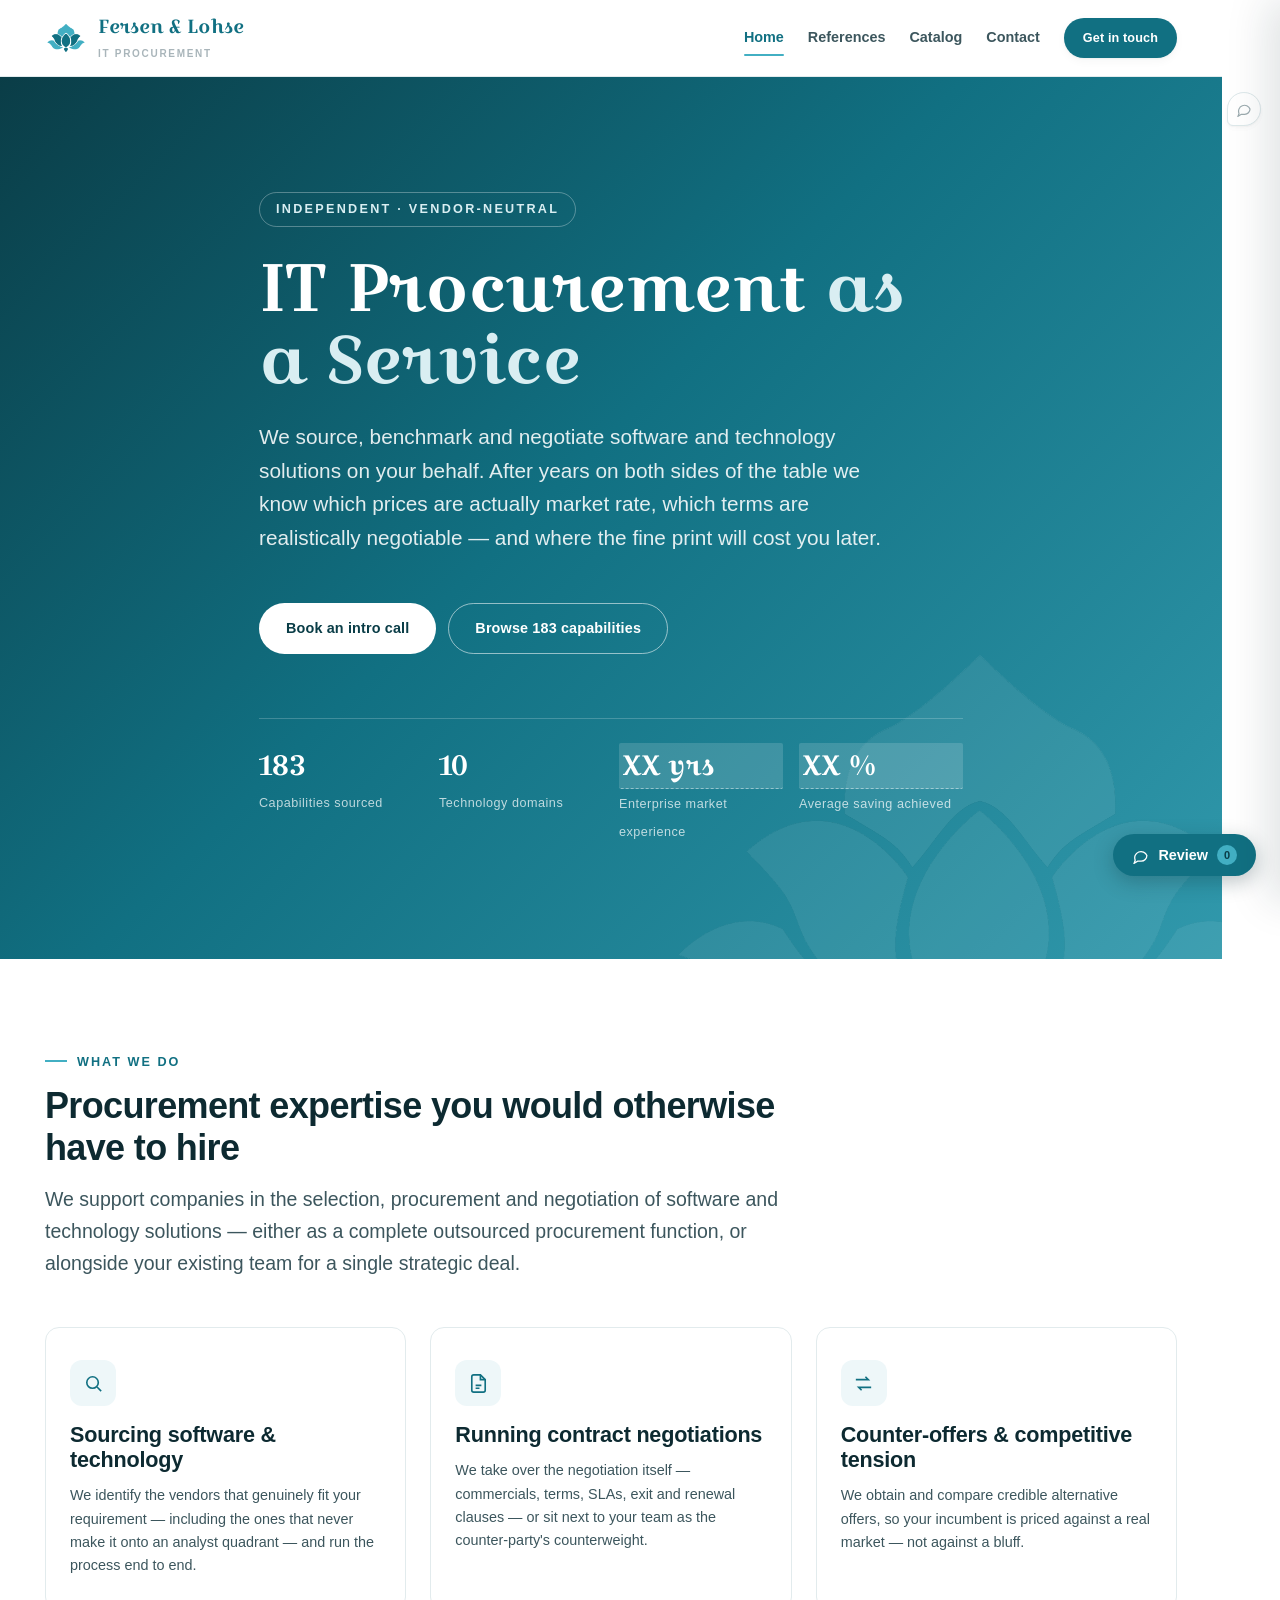
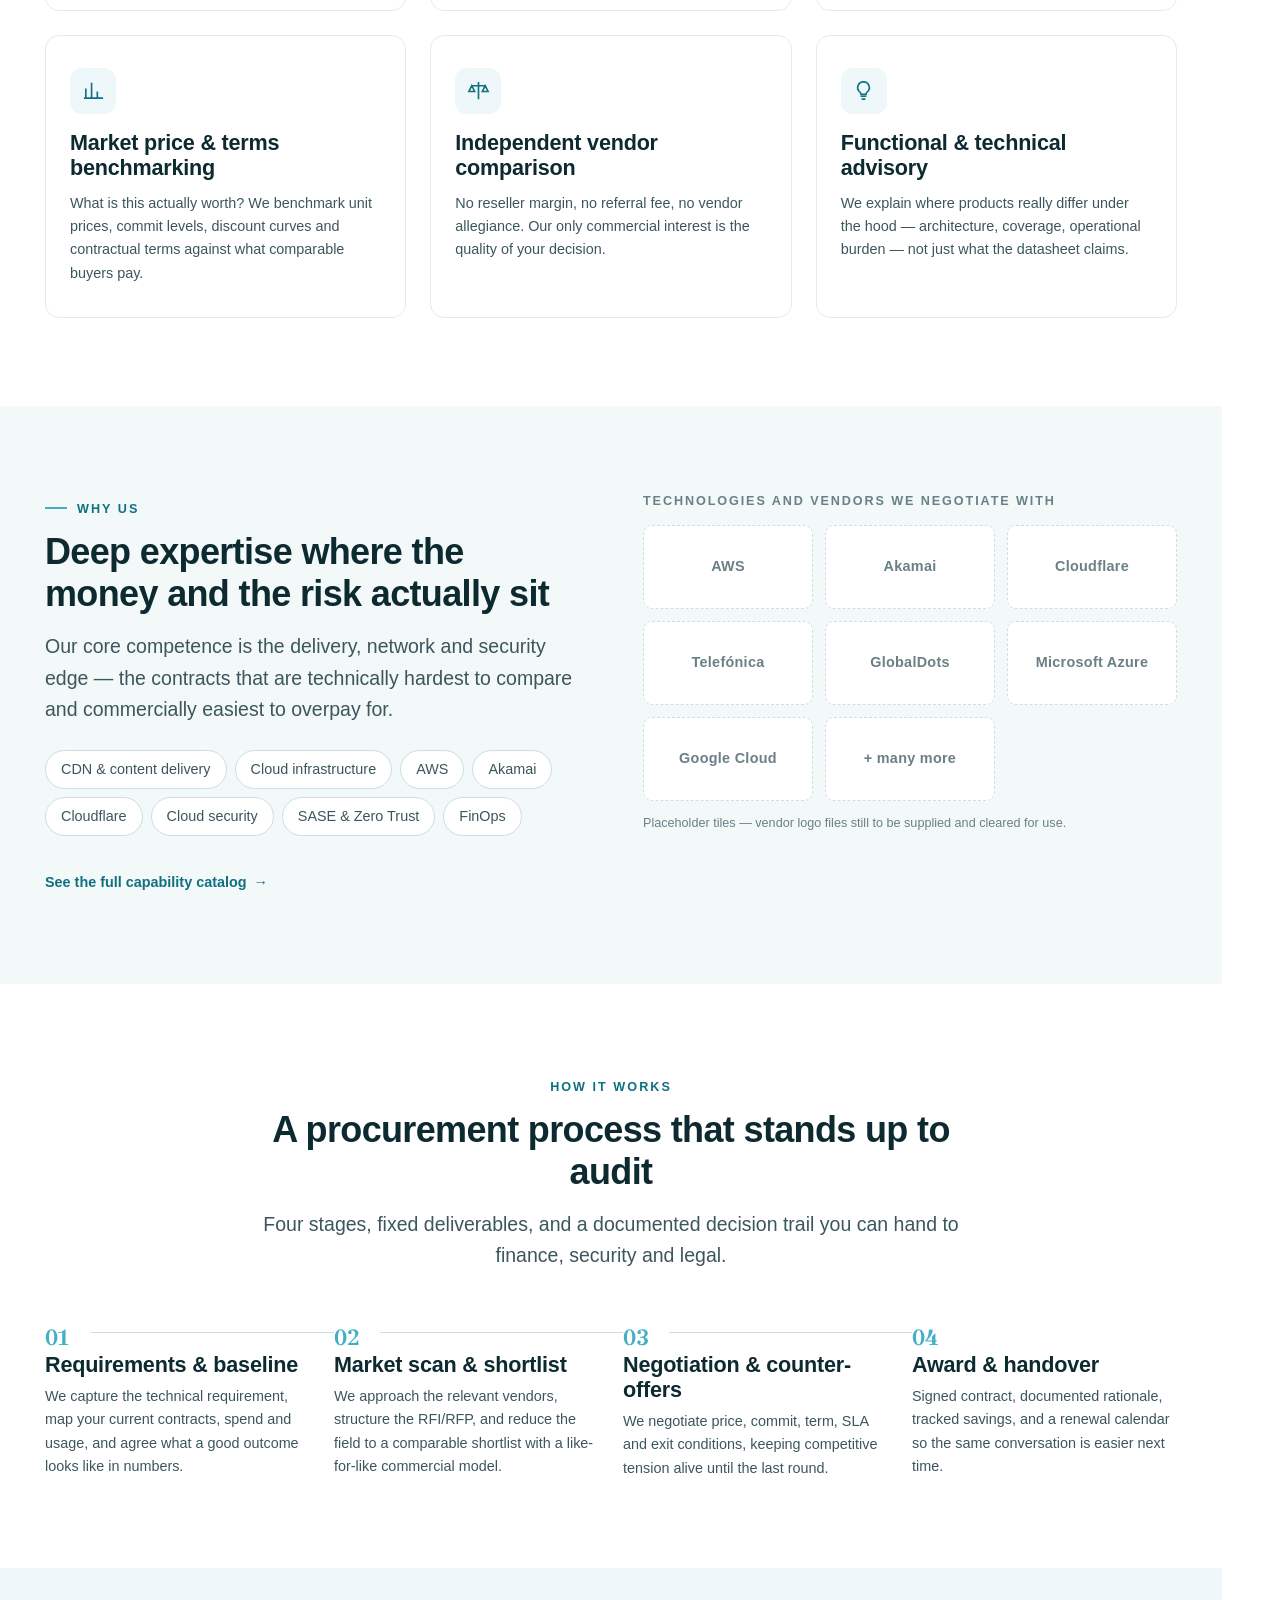
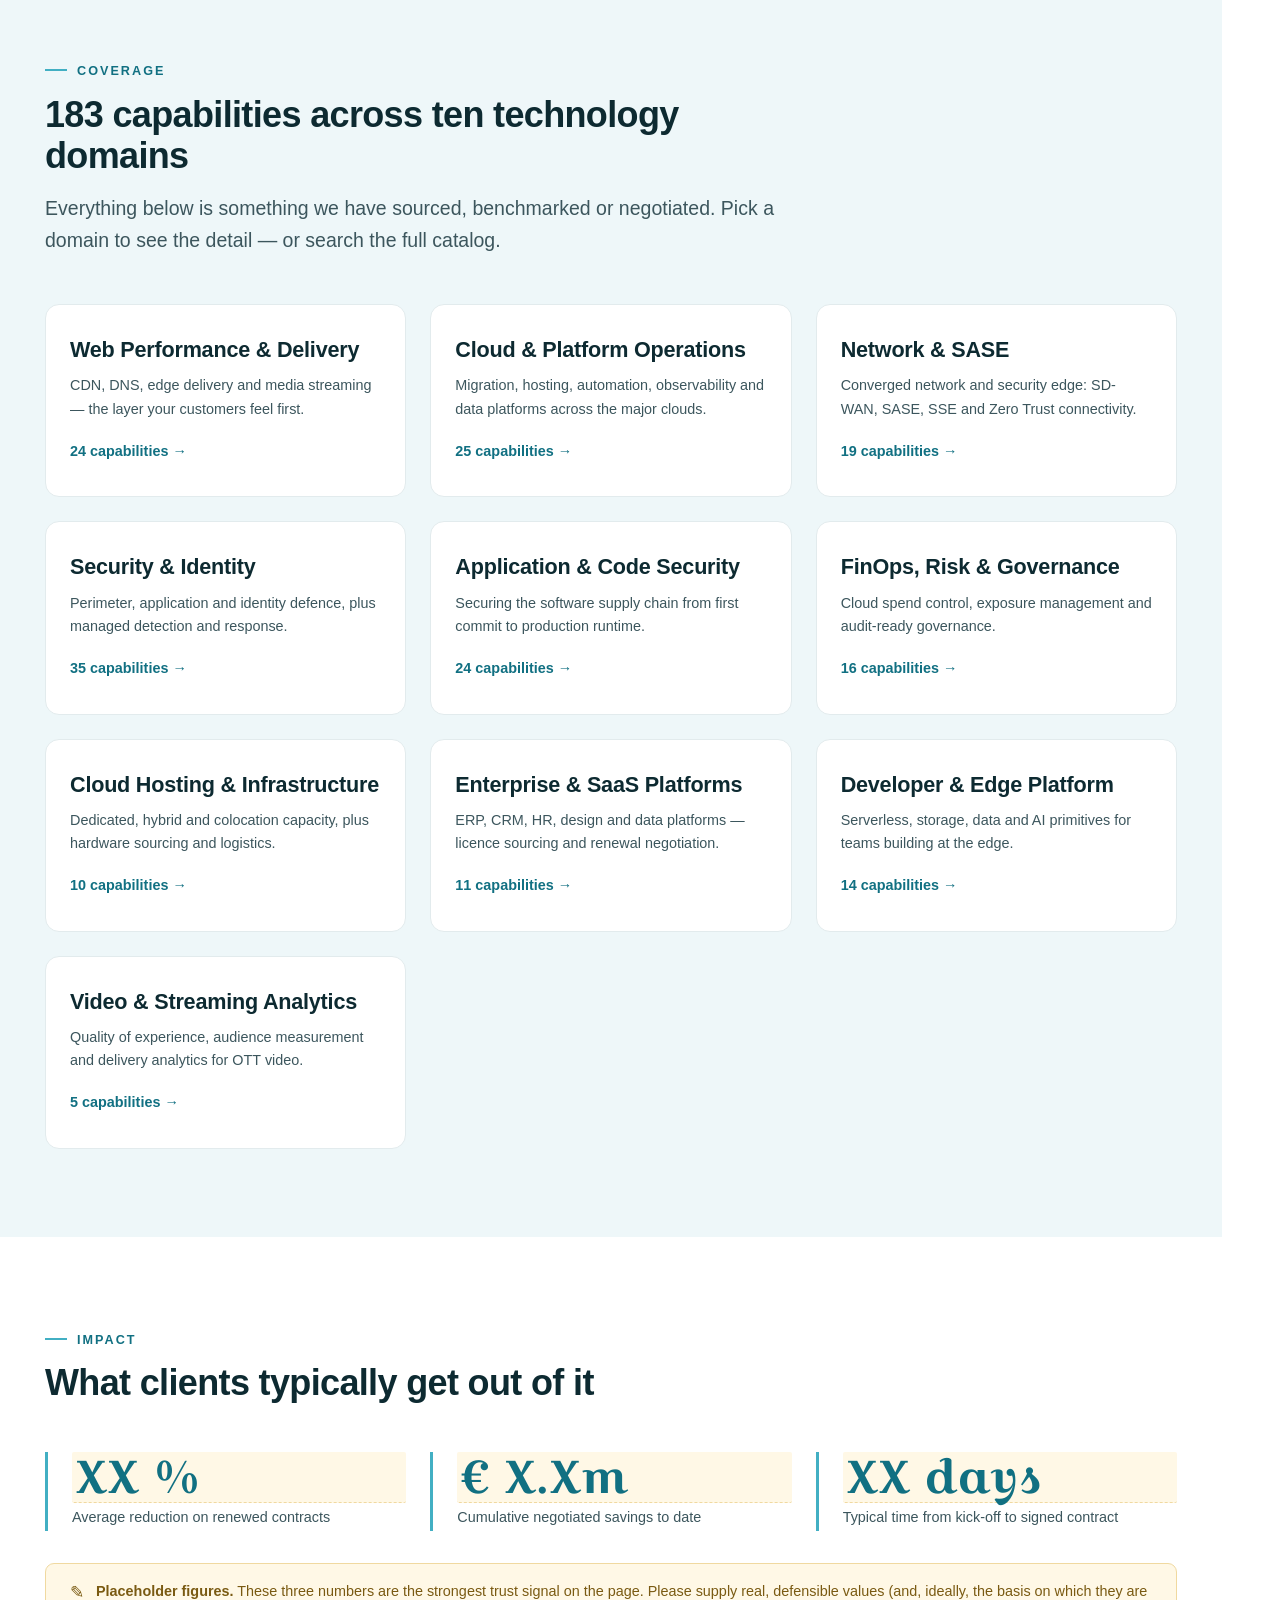
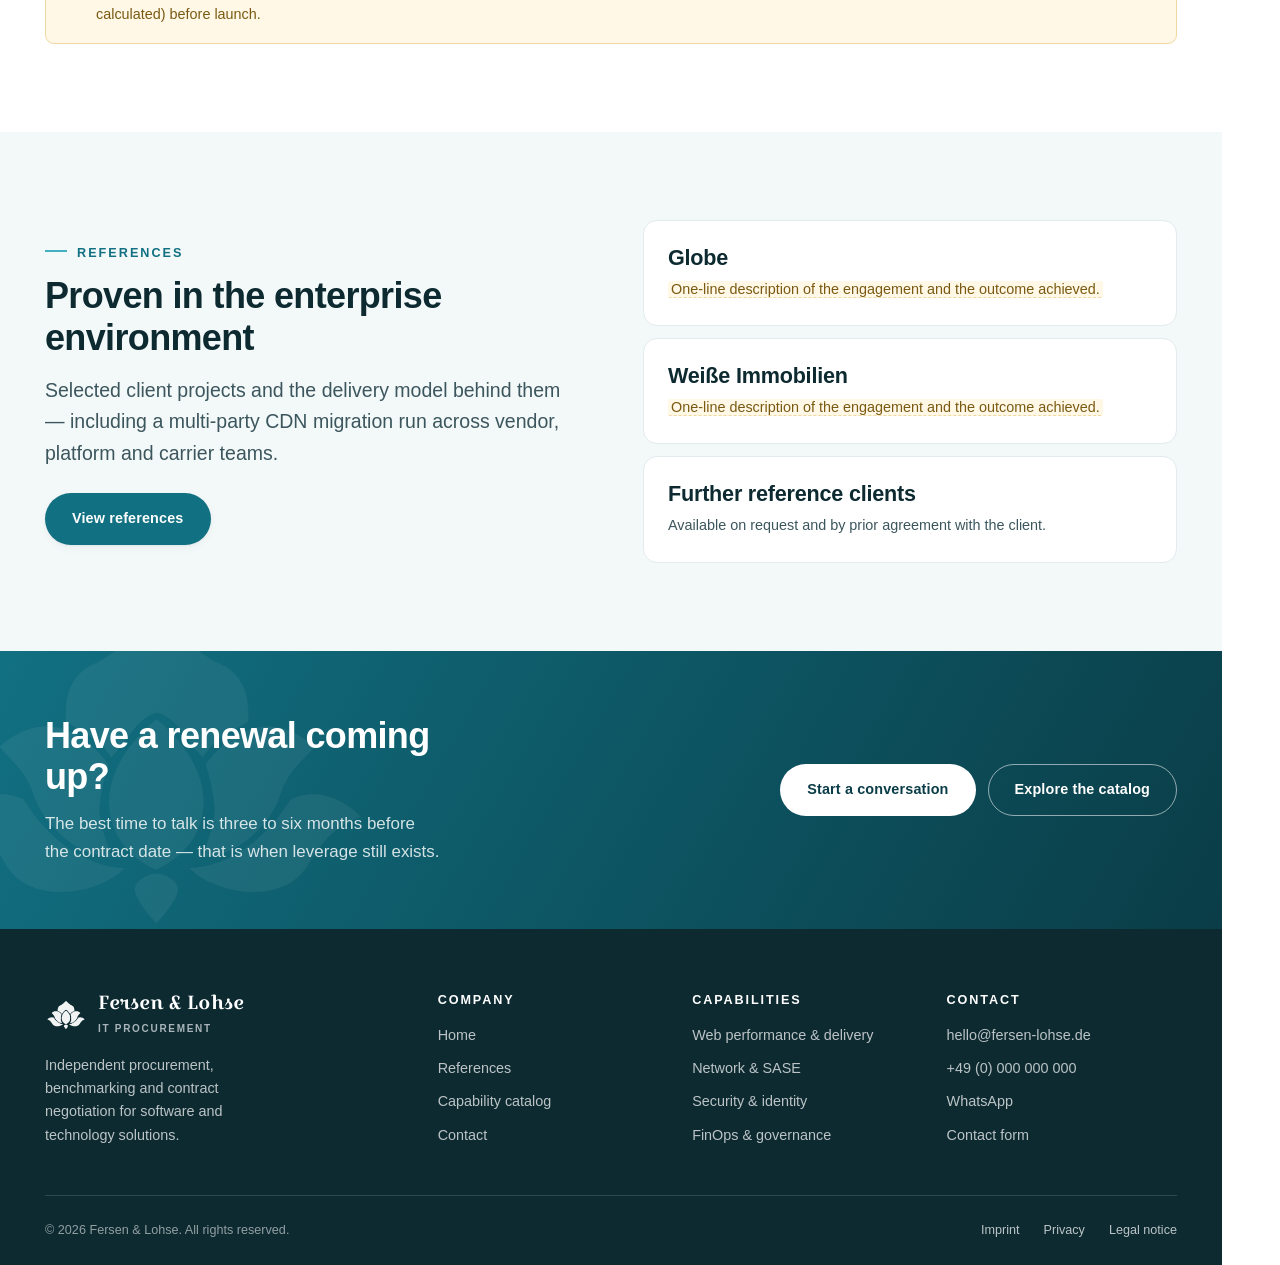
==== index.html @ 1a4bd4fd "Website draft v1 for Fersen & Lohse Five static pages built from the brand assets and the concept/ke" ====
<!DOCTYPE html>
<html lang="en">
<head>
<meta charset="utf-8">
<meta name="viewport" content="width=device-width, initial-scale=1">
<title>Fersen &amp; Lohse — IT Procurement as a Service</title>
<meta name="description" content="Independent sourcing, negotiation and benchmarking of software and technology solutions. We know what the market really pays — and what can be negotiated.">
<meta name="robots" content="noindex, nofollow">
<link rel="icon" href="assets/img/logo-mark.png">
<link rel="stylesheet" href="assets/css/site.css">
<link rel="stylesheet" href="assets/css/review.css">
</head>
<body data-page="Home">

<a class="btn btn--primary skip-link sr-only" href="#main">Skip to content</a>

<!-- ============================================================ HEADER -->
<header class="site-header" data-review-id="global.header" data-review-label="Header &amp; navigation">
  <div class="container site-header__inner">
    <a class="brand" href="index.html">
      <img src="assets/img/logo-mark.png" alt="">
      <span>
        <span class="brand__name">Fersen &amp; Lohse</span>
        <span class="brand__tag">IT Procurement</span>
      </span>
    </a>
    <button class="nav-toggle" type="button" aria-expanded="false" aria-controls="primary-nav">
      <span></span><span class="sr-only">Menu</span>
    </button>
    <nav class="nav" id="primary-nav" aria-label="Primary">
      <a href="index.html" aria-current="page">Home</a>
      <a href="references.html">References</a>
      <a href="catalog.html">Catalog</a>
      <a href="contact.html">Contact</a>
      <a class="btn btn--primary btn--sm" href="contact.html">Get in touch</a>
    </nav>
  </div>
</header>

<main id="main">

  <!-- ========================================================== HERO -->
  <section class="hero" data-review-id="home.hero" data-review-label="Home — Hero">
    <div class="container hero__inner">
      <span class="hero__eyebrow">Independent · Vendor-neutral</span>
      <h1>IT&nbsp;Procurement <em>as a Service</em></h1>
      <p class="hero__sub">
        We source, benchmark and negotiate software and technology solutions on your behalf.
        After years on both sides of the table we know which prices are actually market rate,
        which terms are realistically negotiable — and where the fine print will cost you later.
      </p>
      <div class="hero__actions">
        <a class="btn btn--onDark" href="contact.html">Book an intro call</a>
        <a class="btn btn--outlineDark" href="catalog.html">Browse 183 capabilities</a>
      </div>
      <div class="hero__facts">
        <div class="hero__fact">
          <strong>183</strong>
          <span>Capabilities sourced</span>
        </div>
        <div class="hero__fact">
          <strong>10</strong>
          <span>Technology domains</span>
        </div>
        <div class="hero__fact">
          <strong class="ph">XX&nbsp;yrs</strong>
          <span>Enterprise market experience</span>
        </div>
        <div class="hero__fact">
          <strong class="ph">XX&nbsp;%</strong>
          <span>Average saving achieved</span>
        </div>
      </div>
    </div>
  </section>

  <!-- ====================================================== SERVICES -->
  <section class="section" data-review-id="home.services" data-review-label="Home — What we do (services)">
    <div class="container">
      <div class="section__head">
        <span class="eyebrow">What we do</span>
        <h2>Procurement expertise you would otherwise have to hire</h2>
        <p class="lead">
          We support companies in the selection, procurement and negotiation of software and
          technology solutions — either as a complete outsourced procurement function, or
          alongside your existing team for a single strategic deal.
        </p>
      </div>

      <div class="grid grid--3">
        <article class="card">
          <div class="card__icon" aria-hidden="true">
            <svg viewBox="0 0 24 24"><circle cx="11" cy="11" r="6"/><path d="m20 20-4.3-4.3"/></svg>
          </div>
          <h3>Sourcing software &amp; technology</h3>
          <p>We identify the vendors that genuinely fit your requirement — including the ones that never make it onto an analyst quadrant — and run the process end to end.</p>
        </article>

        <article class="card">
          <div class="card__icon" aria-hidden="true">
            <svg viewBox="0 0 24 24"><path d="M14 3H7a2 2 0 0 0-2 2v14a2 2 0 0 0 2 2h10a2 2 0 0 0 2-2V8Z"/><path d="M14 3v5h5"/><path d="M9 14h6M9 17h4"/></svg>
          </div>
          <h3>Running contract negotiations</h3>
          <p>We take over the negotiation itself — commercials, terms, SLAs, exit and renewal clauses — or sit next to your team as the counter-party's counterweight.</p>
        </article>

        <article class="card">
          <div class="card__icon" aria-hidden="true">
            <svg viewBox="0 0 24 24"><path d="M4 8h13l-3-3"/><path d="M20 16H7l3 3"/></svg>
          </div>
          <h3>Counter-offers &amp; competitive tension</h3>
          <p>We obtain and compare credible alternative offers, so your incumbent is priced against a real market — not against a bluff.</p>
        </article>

        <article class="card">
          <div class="card__icon" aria-hidden="true">
            <svg viewBox="0 0 24 24"><path d="M4 20V10M10 20V4M16 20v-7M22 20H2"/></svg>
          </div>
          <h3>Market price &amp; terms benchmarking</h3>
          <p>What is this actually worth? We benchmark unit prices, commit levels, discount curves and contractual terms against what comparable buyers pay.</p>
        </article>

        <article class="card">
          <div class="card__icon" aria-hidden="true">
            <svg viewBox="0 0 24 24"><path d="M12 3v18M5 7h14"/><path d="m5 7-3 6h6ZM19 7l-3 6h6Z"/></svg>
          </div>
          <h3>Independent vendor comparison</h3>
          <p>No reseller margin, no referral fee, no vendor allegiance. Our only commercial interest is the quality of your decision.</p>
        </article>

        <article class="card">
          <div class="card__icon" aria-hidden="true">
            <svg viewBox="0 0 24 24"><path d="M9 18h6M10 21h4"/><path d="M12 3a6 6 0 0 0-3.5 10.9c.6.5.9 1.3.9 2.1h5.2c0-.8.3-1.6.9-2.1A6 6 0 0 0 12 3Z"/></svg>
          </div>
          <h3>Functional &amp; technical advisory</h3>
          <p>We explain where products really differ under the hood — architecture, coverage, operational burden — not just what the datasheet claims.</p>
        </article>
      </div>
    </div>
  </section>

  <!-- ======================================================= WHY US -->
  <section class="section section--alt" data-review-id="home.why" data-review-label="Home — Why us / expertise &amp; partners">
    <div class="container">
      <div class="grid grid--2" style="align-items:start;gap:var(--s8)">
        <div>
          <span class="eyebrow">Why us</span>
          <h2>Deep expertise where the money and the risk actually sit</h2>
          <p class="lead">
            Our core competence is the delivery, network and security edge — the contracts that
            are technically hardest to compare and commercially easiest to overpay for.
          </p>
          <ul class="chips" style="margin-top:var(--s5)">
            <li><span class="chip">CDN &amp; content delivery</span></li>
            <li><span class="chip">Cloud infrastructure</span></li>
            <li><span class="chip">AWS</span></li>
            <li><span class="chip">Akamai</span></li>
            <li><span class="chip">Cloudflare</span></li>
            <li><span class="chip">Cloud security</span></li>
            <li><span class="chip">SASE &amp; Zero Trust</span></li>
            <li><span class="chip">FinOps</span></li>
          </ul>
          <p style="margin-top:var(--s6)">
            <a class="link-arrow" href="catalog.html">See the full capability catalog</a>
          </p>
        </div>
        <div>
          <h3 style="font-size:var(--fs-xs);letter-spacing:.15em;text-transform:uppercase;color:var(--ink-3)">
            Technologies and vendors we negotiate with
          </h3>
          <div class="logowall">
            <div class="logowall__item">AWS</div>
            <div class="logowall__item">Akamai</div>
            <div class="logowall__item">Cloudflare</div>
            <div class="logowall__item">Telefónica</div>
            <div class="logowall__item">GlobalDots</div>
            <div class="logowall__item">Microsoft Azure</div>
            <div class="logowall__item">Google Cloud</div>
            <div class="logowall__item">+ many more</div>
          </div>
          <p class="field__hint" style="margin-top:var(--s3)">
            Placeholder tiles — vendor logo files still to be supplied and cleared for use.
          </p>
        </div>
      </div>
    </div>
  </section>

  <!-- ====================================================== PROCESS -->
  <section class="section" data-review-id="home.process" data-review-label="Home — How it works (4 steps)">
    <div class="container">
      <div class="section__head section__head--center">
        <span class="eyebrow">How it works</span>
        <h2>A procurement process that stands up to audit</h2>
        <p class="lead">Four stages, fixed deliverables, and a documented decision trail you can hand to finance, security and legal.</p>
      </div>
      <div class="grid grid--4 steps">
        <article class="step">
          <h3>Requirements &amp; baseline</h3>
          <p>We capture the technical requirement, map your current contracts, spend and usage, and agree what a good outcome looks like in numbers.</p>
        </article>
        <article class="step">
          <h3>Market scan &amp; shortlist</h3>
          <p>We approach the relevant vendors, structure the RFI/RFP, and reduce the field to a comparable shortlist with a like-for-like commercial model.</p>
        </article>
        <article class="step">
          <h3>Negotiation &amp; counter-offers</h3>
          <p>We negotiate price, commit, term, SLA and exit conditions, keeping competitive tension alive until the last round.</p>
        </article>
        <article class="step">
          <h3>Award &amp; handover</h3>
          <p>Signed contract, documented rationale, tracked savings, and a renewal calendar so the same conversation is easier next time.</p>
        </article>
      </div>
    </div>
  </section>

  <!-- ===================================================== COVERAGE -->
  <section class="section section--tint" data-review-id="home.coverage" data-review-label="Home — Coverage (10 catalog categories)">
    <div class="container">
      <div class="section__head">
        <span class="eyebrow">Coverage</span>
        <h2>183 capabilities across ten technology domains</h2>
        <p class="lead">
          Everything below is something we have sourced, benchmarked or negotiated.
          Pick a domain to see the detail — or search the full catalog.
        </p>
      </div>
      <div class="grid grid--3">
          <a class="card card--link" href="catalog.html#web-performance-delivery">
            <h3>Web Performance &amp; Delivery</h3>
            <p>CDN, DNS, edge delivery and media streaming — the layer your customers feel first.</p>
            <span class="card__more">24 capabilities</span>
          </a>
          <a class="card card--link" href="catalog.html#cloud-platform-operations">
            <h3>Cloud &amp; Platform Operations</h3>
            <p>Migration, hosting, automation, observability and data platforms across the major clouds.</p>
            <span class="card__more">25 capabilities</span>
          </a>
          <a class="card card--link" href="catalog.html#network-sase">
            <h3>Network &amp; SASE</h3>
            <p>Converged network and security edge: SD-WAN, SASE, SSE and Zero Trust connectivity.</p>
            <span class="card__more">19 capabilities</span>
          </a>
          <a class="card card--link" href="catalog.html#security-identity">
            <h3>Security &amp; Identity</h3>
            <p>Perimeter, application and identity defence, plus managed detection and response.</p>
            <span class="card__more">35 capabilities</span>
          </a>
          <a class="card card--link" href="catalog.html#application-code-security">
            <h3>Application &amp; Code Security</h3>
            <p>Securing the software supply chain from first commit to production runtime.</p>
            <span class="card__more">24 capabilities</span>
          </a>
          <a class="card card--link" href="catalog.html#finops-risk-governance">
            <h3>FinOps, Risk &amp; Governance</h3>
            <p>Cloud spend control, exposure management and audit-ready governance.</p>
            <span class="card__more">16 capabilities</span>
          </a>
          <a class="card card--link" href="catalog.html#cloud-hosting-infrastructure">
            <h3>Cloud Hosting &amp; Infrastructure</h3>
            <p>Dedicated, hybrid and colocation capacity, plus hardware sourcing and logistics.</p>
            <span class="card__more">10 capabilities</span>
          </a>
          <a class="card card--link" href="catalog.html#enterprise-saas-platforms">
            <h3>Enterprise &amp; SaaS Platforms</h3>
            <p>ERP, CRM, HR, design and data platforms — licence sourcing and renewal negotiation.</p>
            <span class="card__more">11 capabilities</span>
          </a>
          <a class="card card--link" href="catalog.html#developer-edge-platform">
            <h3>Developer &amp; Edge Platform</h3>
            <p>Serverless, storage, data and AI primitives for teams building at the edge.</p>
            <span class="card__more">14 capabilities</span>
          </a>
          <a class="card card--link" href="catalog.html#video-streaming-analytics">
            <h3>Video &amp; Streaming Analytics</h3>
            <p>Quality of experience, audience measurement and delivery analytics for OTT video.</p>
            <span class="card__more">5 capabilities</span>
          </a>
      </div>
    </div>
  </section>

  <!-- ======================================================= IMPACT -->
  <section class="section" data-review-id="home.impact" data-review-label="Home — Impact figures (placeholders)">
    <div class="container">
      <div class="section__head">
        <span class="eyebrow">Impact</span>
        <h2>What clients typically get out of it</h2>
      </div>
      <div class="grid grid--3" style="margin-bottom:var(--s6)">
        <div class="stat">
          <strong class="ph">XX&nbsp;%</strong>
          <span>Average reduction on renewed contracts</span>
        </div>
        <div class="stat">
          <strong class="ph">€&nbsp;X.Xm</strong>
          <span>Cumulative negotiated savings to date</span>
        </div>
        <div class="stat">
          <strong class="ph">XX&nbsp;days</strong>
          <span>Typical time from kick-off to signed contract</span>
        </div>
      </div>
      <div class="note">
        <span class="note__icon" aria-hidden="true">✎</span>
        <div>
          <strong>Placeholder figures.</strong>
          These three numbers are the strongest trust signal on the page. Please supply real,
          defensible values (and, ideally, the basis on which they are calculated) before launch.
        </div>
      </div>
    </div>
  </section>

  <!-- =================================================== REFERENCES -->
  <section class="section section--alt" data-review-id="home.references" data-review-label="Home — References teaser">
    <div class="container">
      <div class="grid grid--2" style="align-items:center;gap:var(--s8)">
        <div>
          <span class="eyebrow">References</span>
          <h2>Proven in the enterprise environment</h2>
          <p class="lead">
            Selected client projects and the delivery model behind them — including a
            multi-party CDN migration run across vendor, platform and carrier teams.
          </p>
          <p style="margin-top:var(--s5)">
            <a class="btn btn--primary" href="references.html">View references</a>
          </p>
        </div>
        <div class="grid" style="gap:var(--s3)">
          <article class="card" style="padding:var(--s5)">
            <h3 style="margin-bottom:var(--s2)">Globe</h3>
            <p><span class="ph">One-line description of the engagement and the outcome achieved.</span></p>
          </article>
          <article class="card" style="padding:var(--s5)">
            <h3 style="margin-bottom:var(--s2)">Weiße Immobilien</h3>
            <p><span class="ph">One-line description of the engagement and the outcome achieved.</span></p>
          </article>
          <article class="card" style="padding:var(--s5)">
            <h3 style="margin-bottom:var(--s2)">Further reference clients</h3>
            <p>Available on request and by prior agreement with the client.</p>
          </article>
        </div>
      </div>
    </div>
  </section>

  <!-- ========================================================== CTA -->
  <section class="section section--tight cta" data-review-id="home.cta" data-review-label="Home — Closing call to action">
    <div class="container cta__inner">
      <div>
        <h2>Have a renewal coming up?</h2>
        <p>The best time to talk is three to six months before the contract date — that is when leverage still exists.</p>
      </div>
      <div class="cta__actions">
        <a class="btn btn--onDark" href="contact.html">Start a conversation</a>
        <a class="btn btn--outlineDark" href="catalog.html">Explore the catalog</a>
      </div>
    </div>
  </section>

</main>

<!-- ============================================================ FOOTER -->
<footer class="site-footer" data-review-id="global.footer" data-review-label="Footer &amp; imprint links">
  <div class="container">
    <div class="site-footer__grid">
      <div>
        <a class="brand" href="index.html" style="margin-bottom:var(--s4)">
          <img src="assets/img/logo-mark.png" alt="">
          <span>
            <span class="brand__name">Fersen &amp; Lohse</span>
            <span class="brand__tag">IT Procurement</span>
          </span>
        </a>
        <p style="max-width:30ch">
          Independent procurement, benchmarking and contract negotiation for software and
          technology solutions.
        </p>
      </div>

      <div>
        <h4>Company</h4>
        <ul>
          <li><a href="index.html">Home</a></li>
          <li><a href="references.html">References</a></li>
          <li><a href="catalog.html">Capability catalog</a></li>
          <li><a href="contact.html">Contact</a></li>
        </ul>
      </div>

      <div>
        <h4>Capabilities</h4>
        <ul>
          <li><a href="catalog.html#web-performance-delivery">Web performance &amp; delivery</a></li>
          <li><a href="catalog.html#network-sase">Network &amp; SASE</a></li>
          <li><a href="catalog.html#security-identity">Security &amp; identity</a></li>
          <li><a href="catalog.html#finops-risk-governance">FinOps &amp; governance</a></li>
        </ul>
      </div>

      <div>
        <h4>Contact</h4>
        <ul>
          <li><a href="#" data-contact="email">hello@fersen-lohse.de</a></li>
          <li><a href="#" data-contact="phone">+49 (0) 000 000 000</a></li>
          <li><a href="#" data-contact="whatsapp">WhatsApp</a></li>
          <li><a href="contact.html">Contact form</a></li>
        </ul>
      </div>
    </div>

    <div class="footer-bottom">
      <span>© <span data-year>2026</span> Fersen &amp; Lohse. All rights reserved.</span>
      <ul>
        <li><a href="legal.html#imprint">Imprint</a></li>
        <li><a href="legal.html#privacy">Privacy</a></li>
        <li><a href="legal.html#imprint">Legal notice</a></li>
      </ul>
    </div>
  </div>
</footer>

<script src="assets/js/site.js"></script>
<script src="assets/js/review.js"></script>
</body>
</html>
---- assets/css/site.css ----
/* ==========================================================================
   Fersen & Lohse — design system
   Palette sampled directly from PNGs/Big Lotus Blue.png:
     #117082 deep teal (petals)   #42AFC3 light teal (outer petals)
     #A9B5BA grey-blue (wordmark)
   ========================================================================== */

@font-face {
  font-family: "Croissant One";
  src: url("../fonts/CroissantOne-Regular.ttf") format("truetype");
  font-weight: 400;
  font-style: normal;
  font-display: swap;
}

:root {
  /* Brand */
  --deep: #117082;
  --deep-700: #0d5a69;
  --deep-900: #0a3d47;
  --light: #42afc3;
  --light-soft: #d9eef2;
  --light-tint: #eef7f9;
  --mute: #a9b5ba;

  /* Neutrals */
  --ink: #0d2a31;
  --ink-2: #3c565d;
  --ink-3: #6a8087;
  --paper: #ffffff;
  --paper-alt: #f3f8f9;
  --line: #e2ebed;
  --line-strong: #cddde1;

  /* Signals */
  --warn-bg: #fff8e6;
  --warn-line: #f0d9a0;
  --warn-ink: #7a5a12;
  --danger: #a3372c;

  /* Type scale (fluid) */
  --fs-hero: clamp(2.4rem, 1.4rem + 3.6vw, 4.2rem);
  --fs-h1: clamp(2rem, 1.4rem + 2.2vw, 3.1rem);
  --fs-h2: clamp(1.55rem, 1.2rem + 1.4vw, 2.25rem);
  --fs-h3: clamp(1.12rem, 1rem + 0.45vw, 1.35rem);
  --fs-body: clamp(1rem, 0.97rem + 0.15vw, 1.06rem);
  --fs-sm: 0.9rem;
  --fs-xs: 0.79rem;

  /* Space scale */
  --s1: 4px;  --s2: 8px;   --s3: 12px;  --s4: 16px;  --s5: 24px;
  --s6: 32px; --s7: 48px;  --s8: 64px;  --s9: 88px;  --s10: 120px;

  --radius: 14px;
  --radius-sm: 9px;
  --radius-pill: 999px;
  --container: 1180px;

  --shadow-sm: 0 1px 2px rgba(13, 42, 49, .05), 0 3px 10px rgba(13, 42, 49, .04);
  --shadow-md: 0 4px 12px rgba(13, 42, 49, .07), 0 16px 40px rgba(13, 42, 49, .07);

  --font-display: "Croissant One", Georgia, "Times New Roman", serif;
  --font-sans: -apple-system, BlinkMacSystemFont, "Segoe UI", Roboto,
    "Helvetica Neue", Arial, "Noto Sans", sans-serif;
}

/* --------------------------------------------------------------- reset -- */

*, *::before, *::after { box-sizing: border-box; }

html { -webkit-text-size-adjust: 100%; scroll-behavior: smooth; }

body {
  margin: 0;
  font-family: var(--font-sans);
  font-size: var(--fs-body);
  line-height: 1.62;
  color: var(--ink);
  background: var(--paper);
  -webkit-font-smoothing: antialiased;
  overflow-x: hidden;
}

img { max-width: 100%; height: auto; display: block; }

h1, h2, h3, h4 {
  margin: 0 0 var(--s4);
  line-height: 1.16;
  letter-spacing: -0.018em;
  color: var(--ink);
  font-weight: 650;
}
h1 { font-size: var(--fs-h1); }
h2 { font-size: var(--fs-h2); }
h3 { font-size: var(--fs-h3); letter-spacing: -0.01em; }

p { margin: 0 0 var(--s4); }
p:last-child { margin-bottom: 0; }

a { color: var(--deep); text-decoration-color: var(--light); text-underline-offset: 3px; }
a:hover { color: var(--deep-700); }

ul { margin: 0 0 var(--s4); padding-left: 1.15em; }
li + li { margin-top: var(--s2); }

:focus-visible {
  outline: 3px solid var(--light);
  outline-offset: 2px;
  border-radius: 3px;
}

::selection { background: var(--light-soft); color: var(--deep-900); }

@media (prefers-reduced-motion: reduce) {
  html { scroll-behavior: auto; }
  *, *::before, *::after {
    animation-duration: .01ms !important;
    transition-duration: .01ms !important;
  }
}

/* ------------------------------------------------------------- layout -- */

.container {
  width: 100%;
  max-width: var(--container);
  margin-inline: auto;
  padding-inline: var(--s5);
}

.section { padding-block: var(--s9); position: relative; }
.section--tight { padding-block: var(--s8); }
.section--alt { background: var(--paper-alt); }
.section--tint { background: var(--light-tint); }

.section__head { max-width: 46rem; margin-bottom: var(--s7); }
.section__head--center { margin-inline: auto; text-align: center; }

.eyebrow {
  display: inline-block;
  font-size: var(--fs-xs);
  font-weight: 700;
  letter-spacing: .16em;
  text-transform: uppercase;
  color: var(--deep);
  margin-bottom: var(--s3);
}
.eyebrow::before {
  content: "";
  display: inline-block;
  width: 22px; height: 2px;
  background: var(--light);
  vertical-align: middle;
  margin-right: 10px;
  transform: translateY(-2px);
}
.section__head--center .eyebrow::before { display: none; }

.lead { font-size: clamp(1.05rem, 1rem + 0.35vw, 1.22rem); color: var(--ink-2); }

.grid { display: grid; gap: var(--s5); }
.grid--2 { grid-template-columns: repeat(auto-fit, minmax(300px, 1fr)); }
.grid--3 { grid-template-columns: repeat(auto-fit, minmax(280px, 1fr)); }
.grid--4 { grid-template-columns: repeat(auto-fit, minmax(215px, 1fr)); }

.sr-only {
  position: absolute; width: 1px; height: 1px;
  padding: 0; margin: -1px; overflow: hidden;
  clip: rect(0 0 0 0); white-space: nowrap; border: 0;
}

/* ------------------------------------------------------------ buttons -- */

.btn {
  display: inline-flex;
  align-items: center;
  justify-content: center;
  gap: var(--s2);
  padding: 13px 26px;
  border: 1.5px solid transparent;
  border-radius: var(--radius-pill);
  font: inherit;
  font-size: var(--fs-sm);
  font-weight: 650;
  letter-spacing: .01em;
  text-decoration: none;
  cursor: pointer;
  transition: background-color .18s ease, color .18s ease,
              border-color .18s ease, transform .18s ease, box-shadow .18s ease;
}
.btn:hover { transform: translateY(-1px); }
.btn:active { transform: translateY(0); }

.btn--primary { background: var(--deep); color: #fff; box-shadow: var(--shadow-sm); }
.btn--primary:hover { background: var(--deep-700); color: #fff; }

.btn--ghost { background: transparent; color: var(--deep); border-color: var(--line-strong); }
.btn--ghost:hover { background: var(--light-tint); border-color: var(--light); color: var(--deep); }

.btn--onDark { background: #fff; color: var(--deep-900); }
.btn--onDark:hover { background: var(--light-tint); color: var(--deep-900); }

.btn--outlineDark { background: transparent; color: #fff; border-color: rgba(255,255,255,.55); }
.btn--outlineDark:hover { background: rgba(255,255,255,.12); color: #fff; }

.btn--sm { padding: 9px 18px; font-size: var(--fs-xs); }
.btn--block { width: 100%; }

.link-arrow {
  display: inline-flex; align-items: center; gap: 7px;
  font-weight: 650; font-size: var(--fs-sm);
  text-decoration: none; color: var(--deep);
}
.link-arrow::after { content: "→"; transition: transform .18s ease; }
.link-arrow:hover::after { transform: translateX(4px); }

/* ------------------------------------------------------------- header -- */

.site-header {
  position: sticky; top: 0; z-index: 60;
  background: rgba(255, 255, 255, .92);
  backdrop-filter: saturate(180%) blur(12px);
  border-bottom: 1px solid var(--line);
}
.site-header__inner {
  display: flex; align-items: center; gap: var(--s5);
  min-height: 76px;
}
.brand { display: flex; align-items: center; gap: 11px; text-decoration: none; margin-right: auto; }
.brand img { width: 42px; height: 42px; object-fit: contain; }
.brand__name {
  font-family: var(--font-display);
  font-size: 1.16rem;
  color: var(--deep);
  line-height: 1;
  white-space: nowrap;
}
.brand__tag {
  display: block;
  font-family: var(--font-sans);
  font-size: 10px; font-weight: 600;
  letter-spacing: .17em; text-transform: uppercase;
  color: var(--mute); margin-top: 5px;
}

.nav { display: flex; align-items: center; gap: var(--s5); }
/* :not(.btn) so the "Get in touch" button keeps its own white-on-teal styling */
.nav a:not(.btn) {
  font-size: var(--fs-sm); font-weight: 600;
  color: var(--ink-2); text-decoration: none;
  padding: 6px 0; position: relative;
}
.nav a:not(.btn):hover { color: var(--deep); }
.nav a[aria-current="page"] { color: var(--deep); }
.nav a[aria-current="page"]::after {
  content: ""; position: absolute; left: 0; right: 0; bottom: 0;
  height: 2px; background: var(--light); border-radius: 2px;
}

.nav-toggle {
  display: none;
  width: 42px; height: 42px;
  align-items: center; justify-content: center;
  background: transparent; border: 1px solid var(--line-strong);
  border-radius: var(--radius-sm); cursor: pointer; color: var(--deep);
}
.nav-toggle span, .nav-toggle span::before, .nav-toggle span::after {
  content: ""; display: block; width: 18px; height: 2px;
  background: currentColor; border-radius: 2px; transition: transform .2s ease, opacity .2s ease;
}
.nav-toggle span::before { transform: translateY(-6px); }
.nav-toggle span::after { transform: translateY(4px); }
.nav-toggle[aria-expanded="true"] span { background: transparent; }
.nav-toggle[aria-expanded="true"] span::before { transform: rotate(45deg); }
.nav-toggle[aria-expanded="true"] span::after { transform: rotate(-45deg) translateY(-1px); }

@media (max-width: 900px) {
  .nav-toggle { display: inline-flex; }
  .nav {
    position: absolute; top: 100%; left: 0; right: 0;
    flex-direction: column; align-items: stretch; gap: 0;
    background: #fff; border-bottom: 1px solid var(--line);
    padding: var(--s3) var(--s5) var(--s5);
    box-shadow: var(--shadow-md);
    display: none;
  }
  .nav[data-open="true"] { display: flex; }
  .nav a { padding: 13px 0; border-bottom: 1px solid var(--line); font-size: 1rem; }
  .nav a[aria-current="page"]::after { display: none; }
  .nav .btn { margin-top: var(--s4); }
}

/* --------------------------------------------------------------- hero -- */

.hero {
  position: relative;
  overflow: hidden;
  background: linear-gradient(135deg, var(--deep-900) 0%, var(--deep) 46%, var(--light) 130%);
  color: #fff;
  padding-block: clamp(var(--s8), 9vw, 150px);
}
.hero::after {
  content: "";
  position: absolute; right: -8%; bottom: -30%;
  width: min(680px, 62vw); aspect-ratio: 1;
  background: url("../img/logo-mark-white.png") center / contain no-repeat;
  opacity: .07;
  pointer-events: none;
}
.hero__inner { position: relative; z-index: 1; max-width: 47rem; }
.hero h1 {
  font-family: var(--font-display);
  font-size: var(--fs-hero);
  font-weight: 400;
  letter-spacing: -0.01em;
  line-height: 1.08;
  color: #fff;
  margin-bottom: var(--s5);
}
.hero h1 em { font-style: normal; color: var(--light-soft); }
.hero__sub {
  font-size: clamp(1.05rem, 1rem + 0.5vw, 1.3rem);
  color: rgba(255, 255, 255, .88);
  max-width: 40rem;
  margin-bottom: var(--s7);
}
.hero__eyebrow {
  display: inline-block;
  font-size: var(--fs-xs); font-weight: 700;
  letter-spacing: .18em; text-transform: uppercase;
  color: var(--light-soft);
  border: 1px solid rgba(255, 255, 255, .3);
  border-radius: var(--radius-pill);
  padding: 6px 16px;
  margin-bottom: var(--s5);
}
.hero__actions { display: flex; flex-wrap: wrap; gap: var(--s3); }
.hero__facts {
  display: grid;
  grid-template-columns: repeat(4, minmax(0, 1fr));
  gap: var(--s5) var(--s4);
  margin-top: var(--s8);
  padding-top: var(--s5);
  border-top: 1px solid rgba(255, 255, 255, .2);
}
@media (max-width: 620px) { .hero__facts { grid-template-columns: 1fr 1fr; } }
.hero__fact strong {
  display: block;
  font-family: var(--font-display);
  font-size: 1.75rem; font-weight: 400; color: #fff;
}
.hero__fact span { font-size: var(--fs-xs); color: rgba(255,255,255,.72); letter-spacing: .04em; }

/* page hero (inner pages) */
.pagehead {
  background: linear-gradient(160deg, var(--deep-900), var(--deep) 85%);
  color: #fff;
  padding-block: clamp(var(--s7), 6vw, 90px);
  position: relative; overflow: hidden;
}
.pagehead::after {
  content: "";
  position: absolute; right: -4%; top: -55%;
  width: min(430px, 48vw); aspect-ratio: 1;
  background: url("../img/logo-mark-white.png") center / contain no-repeat;
  opacity: .08;
}
.pagehead__inner { position: relative; z-index: 1; max-width: 44rem; }
.pagehead h1 { color: #fff; margin-bottom: var(--s4); }
.pagehead p { color: rgba(255, 255, 255, .84); font-size: 1.08rem; margin: 0; }
.pagehead .eyebrow { color: var(--light-soft); }
.pagehead .eyebrow::before { background: var(--light); }

.breadcrumb {
  font-size: var(--fs-xs); color: rgba(255,255,255,.6);
  margin-bottom: var(--s4);
}
.breadcrumb a { color: rgba(255,255,255,.82); text-decoration: none; }
.breadcrumb a:hover { color: #fff; text-decoration: underline; }

/* -------------------------------------------------------------- cards -- */

.card {
  background: #fff;
  border: 1px solid var(--line);
  border-radius: var(--radius);
  padding: var(--s6) var(--s5);
  transition: border-color .2s ease, box-shadow .2s ease, transform .2s ease;
}
.card:hover { border-color: var(--light); box-shadow: var(--shadow-md); transform: translateY(-3px); }
.card h3 { margin-bottom: var(--s3); }
.card p { color: var(--ink-2); font-size: var(--fs-sm); }

.card__icon {
  width: 46px; height: 46px;
  display: grid; place-items: center;
  border-radius: 12px;
  background: var(--light-tint);
  color: var(--deep);
  margin-bottom: var(--s4);
}
.card__icon svg { width: 23px; height: 23px; stroke: currentColor; fill: none; stroke-width: 1.7; }

.card--link { display: block; text-decoration: none; color: inherit; }
.card--link .card__more { margin-top: var(--s4); font-size: var(--fs-sm); font-weight: 650; color: var(--deep); }
.card--link .card__more::after { content: " →"; }

/* numbered step cards */
.steps { counter-reset: step; }
.step { position: relative; padding-top: var(--s6); }
.step::before {
  counter-increment: step;
  content: counter(step, decimal-leading-zero);
  position: absolute; top: 0; left: 0;
  font-family: var(--font-display);
  font-size: 1.35rem; color: var(--light);
}
.step::after {
  content: ""; position: absolute; top: 12px; left: 46px; right: -24px;
  height: 1px; background: var(--line-strong);
}
.step:last-child::after { display: none; }
@media (max-width: 900px) { .step::after { display: none; } }
.step h3 { margin-bottom: var(--s2); }
.step p { color: var(--ink-2); font-size: var(--fs-sm); }

/* chips */
.chips { display: flex; flex-wrap: wrap; gap: var(--s2); list-style: none; padding: 0; margin: 0; }
.chips li { margin: 0; }
.chip {
  display: inline-block;
  padding: 7px 15px;
  border: 1px solid var(--line-strong);
  border-radius: var(--radius-pill);
  background: #fff;
  font-size: var(--fs-sm);
  color: var(--ink-2);
  text-decoration: none;
}
a.chip:hover, .chip--active { background: var(--deep); border-color: var(--deep); color: #fff; }

/* stat tiles */
.stat {
  border-left: 3px solid var(--light);
  padding-left: var(--s5);
}
.stat strong {
  display: block;
  font-family: var(--font-display);
  font-size: clamp(2rem, 1.5rem + 1.7vw, 2.9rem);
  font-weight: 400;
  color: var(--deep);
  line-height: 1.1;
}
.stat span { font-size: var(--fs-sm); color: var(--ink-2); }

/* logo wall (placeholder tiles — no third-party logo files available) */
.logowall { display: grid; grid-template-columns: repeat(auto-fit, minmax(150px, 1fr)); gap: var(--s3); }
.logowall__item {
  display: grid; place-items: center;
  min-height: 84px;
  border: 1px dashed var(--line-strong);
  border-radius: var(--radius-sm);
  background: #fff;
  font-weight: 650; font-size: var(--fs-sm);
  color: var(--ink-3);
  letter-spacing: .02em;
  text-align: center;
  padding: var(--s3);
}

/* placeholder marker */
.ph {
  background: var(--warn-bg);
  border-bottom: 1px dashed var(--warn-line);
  color: var(--warn-ink);
  padding: 0 3px;
  border-radius: 2px;
}
/* On the dark bands the cream highlight is unreadable — invert it. */
:is(.hero, .pagehead, .cta, .site-footer) .ph {
  background: rgba(255, 255, 255, .15);
  border-bottom-color: rgba(255, 255, 255, .45);
  color: inherit;
}
.note {
  display: flex; gap: var(--s3);
  background: var(--warn-bg);
  border: 1px solid var(--warn-line);
  border-radius: var(--radius-sm);
  padding: var(--s4) var(--s5);
  font-size: var(--fs-sm);
  color: var(--warn-ink);
}
.note strong { color: var(--warn-ink); }
.note__icon { flex: none; font-size: 1.05rem; line-height: 1.5; }

/* -------------------------------------------------------------- table -- */

.table-scroll {
  overflow-x: auto;
  border: 1px solid var(--line);
  border-radius: var(--radius);
  background: #fff;
  -webkit-overflow-scrolling: touch;
}
table.matrix {
  width: 100%;
  min-width: 720px;
  border-collapse: collapse;
  font-size: var(--fs-sm);
}
table.matrix th, table.matrix td {
  padding: 14px var(--s4);
  text-align: left;
  border-bottom: 1px solid var(--line);
  vertical-align: middle;
}
table.matrix thead th {
  background: var(--paper-alt);
  font-size: var(--fs-xs);
  letter-spacing: .09em;
  text-transform: uppercase;
  color: var(--ink-2);
  white-space: nowrap;
}
table.matrix tbody th { font-weight: 600; color: var(--ink); min-width: 260px; }
table.matrix tbody tr:last-child th,
table.matrix tbody tr:last-child td { border-bottom: 0; }
table.matrix tbody tr:hover { background: var(--light-tint); }

.role {
  display: inline-block;
  padding: 4px 11px;
  border-radius: var(--radius-pill);
  font-size: var(--fs-xs);
  font-weight: 650;
  white-space: nowrap;
  border: 1px solid transparent;
}
.role--lead { background: var(--deep); color: #fff; }
.role--support { background: var(--light-soft); color: var(--deep-900); }
.role--passive { border-color: var(--line-strong); color: var(--ink-3); background: #fff; }
.role--none { color: var(--mute); }

.legend { display: flex; flex-wrap: wrap; gap: var(--s4); margin-top: var(--s4); font-size: var(--fs-xs); color: var(--ink-3); }
.legend span { display: inline-flex; align-items: center; gap: 7px; }

/* ------------------------------------------------------------ CTA band -- */

.cta {
  background: linear-gradient(120deg, var(--deep) 0%, var(--deep-900) 100%);
  color: #fff;
  position: relative; overflow: hidden;
}
.cta::after {
  content: "";
  position: absolute; left: -6%; top: -40%;
  width: min(460px, 50vw); aspect-ratio: 1;
  background: url("../img/logo-mark-white.png") center / contain no-repeat;
  opacity: .06;
}
.cta__inner {
  position: relative; z-index: 1;
  display: flex; flex-wrap: wrap; align-items: center; justify-content: space-between;
  gap: var(--s6);
}
.cta h2 { color: #fff; margin-bottom: var(--s3); max-width: 22ch; }
.cta p { color: rgba(255,255,255,.82); max-width: 42ch; margin: 0; }
.cta__actions { display: flex; flex-wrap: wrap; gap: var(--s3); }

/* -------------------------------------------------------------- footer -- */

.site-footer {
  background: var(--ink);
  color: rgba(255, 255, 255, .72);
  padding-block: var(--s8) var(--s5);
  font-size: var(--fs-sm);
}
.site-footer__grid {
  display: grid;
  grid-template-columns: 1.6fr repeat(3, 1fr);
  gap: var(--s7) var(--s5);
}
@media (max-width: 860px) { .site-footer__grid { grid-template-columns: 1fr 1fr; } }
@media (max-width: 520px) { .site-footer__grid { grid-template-columns: 1fr; } }

.site-footer h4 {
  font-size: var(--fs-xs);
  letter-spacing: .15em; text-transform: uppercase;
  color: #fff; margin-bottom: var(--s4);
}
.site-footer ul { list-style: none; padding: 0; margin: 0; }
.site-footer li + li { margin-top: 10px; }
.site-footer a { color: rgba(255,255,255,.72); text-decoration: none; }
.site-footer a:hover { color: #fff; text-decoration: underline; }
.site-footer .brand__name { color: #fff; }
.site-footer .brand img { filter: brightness(0) invert(1); opacity: .95; }
.footer-bottom {
  margin-top: var(--s7);
  padding-top: var(--s5);
  border-top: 1px solid rgba(255,255,255,.14);
  display: flex; flex-wrap: wrap; gap: var(--s4);
  justify-content: space-between;
  font-size: var(--fs-xs);
  color: rgba(255,255,255,.55);
}
.footer-bottom ul { display: flex; flex-wrap: wrap; gap: var(--s5); }
.footer-bottom li + li { margin-top: 0; }

/* --------------------------------------------------------------- forms -- */

.field { margin-bottom: var(--s5); }
.field label {
  display: block;
  font-size: var(--fs-sm);
  font-weight: 650;
  margin-bottom: var(--s2);
  color: var(--ink);
}
.field .req { color: var(--deep); }
.field input[type="text"],
.field input[type="email"],
.field input[type="tel"],
.field select,
.field textarea {
  width: 100%;
  padding: 12px 15px;
  font: inherit;
  font-size: var(--fs-sm);
  color: var(--ink);
  background: #fff;
  border: 1.5px solid var(--line-strong);
  border-radius: var(--radius-sm);
  transition: border-color .16s ease, box-shadow .16s ease;
}
.field textarea { min-height: 148px; resize: vertical; }
.field select { appearance: none; background-image: linear-gradient(45deg, transparent 50%, var(--deep) 50%), linear-gradient(135deg, var(--deep) 50%, transparent 50%); background-position: calc(100% - 19px) 55%, calc(100% - 14px) 55%; background-size: 5px 5px, 5px 5px; background-repeat: no-repeat; padding-right: 40px; }
.field :is(input, select, textarea):focus {
  outline: none;
  border-color: var(--light);
  box-shadow: 0 0 0 3px var(--light-tint);
}
.field--error :is(input, select, textarea) { border-color: var(--danger); }
.field__hint { font-size: var(--fs-xs); color: var(--ink-3); margin-top: 6px; }
.field__error { font-size: var(--fs-xs); color: var(--danger); margin-top: 6px; display: none; }
.field--error .field__error { display: block; }

.field--check { display: flex; gap: var(--s3); align-items: flex-start; }
.field--check input { margin-top: 4px; width: 17px; height: 17px; accent-color: var(--deep); flex: none; }
.field--check label { font-weight: 400; font-size: var(--fs-sm); color: var(--ink-2); margin: 0; }

.form-grid { display: grid; grid-template-columns: 1fr 1fr; gap: 0 var(--s5); }
@media (max-width: 640px) { .form-grid { grid-template-columns: 1fr; } }

.form-panel {
  background: #fff;
  border: 1px solid var(--line);
  border-radius: var(--radius);
  padding: var(--s7);
  box-shadow: var(--shadow-sm);
}
@media (max-width: 560px) { .form-panel { padding: var(--s5); } }

.form-success {
  display: none;
  background: var(--light-tint);
  border: 1px solid var(--light);
  border-radius: var(--radius-sm);
  padding: var(--s5);
}
.form-success[data-visible="true"] { display: block; }
.form-success h3 { color: var(--deep); }

/* contact channels */
.channel {
  display: flex; align-items: center; gap: var(--s4);
  padding: var(--s5);
  border: 1px solid var(--line);
  border-radius: var(--radius);
  background: #fff;
  text-decoration: none;
  color: inherit;
  transition: border-color .2s ease, box-shadow .2s ease, transform .2s ease;
}
.channel:hover { border-color: var(--light); box-shadow: var(--shadow-md); transform: translateY(-2px); }
.channel__icon {
  flex: none;
  width: 46px; height: 46px;
  border-radius: 50%;
  display: grid; place-items: center;
  background: var(--light-tint);
  color: var(--deep);
}
.channel__icon svg { width: 22px; height: 22px; fill: none; stroke: currentColor; stroke-width: 1.7; }
.channel__label { font-weight: 650; font-size: var(--fs-sm); display: block; }
.channel__value { font-size: var(--fs-sm); color: var(--ink-2); word-break: break-word; }

/* ---------------------------------------------------------- prose/legal -- */

.prose { max-width: 44rem; }
.prose h2 { margin-top: var(--s8); }
.prose h2:first-child { margin-top: 0; }
.prose h3 { margin-top: var(--s6); }
.prose p, .prose li { color: var(--ink-2); }
.prose dl { margin: 0 0 var(--s5); }
.prose dt { font-weight: 650; color: var(--ink); margin-top: var(--s3); }
.prose dd { margin: 0 0 var(--s2); color: var(--ink-2); }

.toc { list-style: none; padding: 0; margin: 0 0 var(--s7); display: flex; flex-wrap: wrap; gap: var(--s2); }
.toc li { margin: 0; }

/* ------------------------------------------------------------- divider -- */

.petal-divider {
  height: 46px;
  background:
    radial-gradient(ellipse 60% 100% at 50% 100%, var(--light-tint) 0 70%, transparent 71%);
  border-bottom: 1px solid var(--line);
}
---- assets/css/review.css ----
/* ==========================================================================
   Fersen & Lohse — draft review layer
   Section comment bubbles, popover, drawer and export controls.
   Everything here is scaffolding for the review phase and can be removed in
   one step later: delete review.css / review.js and the data-review-* attrs.
   ========================================================================== */

:root {
  --rail: 58px;          /* gutter reserved for the comment bubbles */
  --rail-inset: 14px;
  --drawer-w: 390px;
}

/* Reserve the gutter so bubbles never sit on top of content. */
body.fl-review-on { padding-right: var(--rail); }

@media (max-width: 820px) {
  :root { --rail: 0px; --rail-inset: 8px; --drawer-w: 100vw; }
}

/* Sections that carry at least one comment get a quiet marker. */
.fl-has-comments { box-shadow: inset 4px 0 0 var(--light); }

/* These elements set an explicit display, which would otherwise beat the
   user-agent [hidden] rule and leave them on screen when toggled off. */
.fl-bubble[hidden],
.fl-launcher[hidden],
.fl-handle[hidden] { display: none !important; }

/* --------------------------------------------------------------- bubble -- */

.fl-bubble {
  position: fixed;
  z-index: 70;
  width: 34px; height: 34px;
  display: grid; place-items: center;
  padding: 0;
  border: 1px solid var(--line-strong);
  border-radius: 50% 50% 50% 6px;
  background: #fff;
  color: var(--ink-3);
  cursor: pointer;
  opacity: .42;
  box-shadow: var(--shadow-sm);
  transition: opacity .16s ease, transform .16s ease,
              background-color .16s ease, color .16s ease, border-color .16s ease;
}
.fl-bubble:hover,
.fl-bubble:focus-visible { opacity: 1; transform: scale(1.08); border-color: var(--light); color: var(--deep); }
.fl-bubble svg { width: 16px; height: 16px; fill: none; stroke: currentColor; stroke-width: 1.8; }
.fl-bubble[data-count]:not([data-count="0"]) {
  opacity: 1;
  background: var(--deep);
  border-color: var(--deep);
  color: #fff;
}
.fl-bubble[data-count]:not([data-count="0"])::after {
  content: attr(data-count);
  position: absolute;
  top: -6px; right: -6px;
  min-width: 18px; height: 18px;
  padding: 0 4px;
  display: grid; place-items: center;
  border-radius: 9px;
  background: var(--light);
  color: var(--deep-900);
  font: 700 11px/1 var(--font-sans);
  border: 2px solid #fff;
}
.fl-bubble.is-active { opacity: 1; border-color: var(--light); box-shadow: 0 0 0 3px var(--light-tint); }

@media (max-width: 820px) {
  .fl-bubble { width: 30px; height: 30px; opacity: .7; }
}

/* -------------------------------------------------------------- popover -- */

.fl-pop {
  position: fixed;
  z-index: 90;
  width: min(370px, calc(100vw - 24px));
  background: #fff;
  border: 1px solid var(--line-strong);
  border-radius: var(--radius);
  box-shadow: var(--shadow-md);
  padding: var(--s5);
  font-size: var(--fs-sm);
}
.fl-pop[hidden] { display: none; }
.fl-pop__head {
  display: flex; align-items: flex-start; justify-content: space-between; gap: var(--s3);
  margin-bottom: var(--s4);
}
.fl-pop__label {
  font-size: var(--fs-xs);
  font-weight: 700;
  letter-spacing: .09em;
  text-transform: uppercase;
  color: var(--deep);
  line-height: 1.4;
}
.fl-pop__close {
  flex: none;
  width: 26px; height: 26px;
  border: 0; border-radius: 50%;
  background: var(--paper-alt); color: var(--ink-2);
  font-size: 17px; line-height: 1; cursor: pointer;
}
.fl-pop__close:hover { background: var(--light-soft); color: var(--deep); }

.fl-pop textarea,
.fl-pop input[type="text"] {
  width: 100%;
  font: inherit;
  font-size: var(--fs-sm);
  color: var(--ink);
  padding: 10px 12px;
  border: 1.5px solid var(--line-strong);
  border-radius: var(--radius-sm);
  background: #fff;
}
.fl-pop textarea { min-height: 96px; resize: vertical; margin-bottom: var(--s3); }
.fl-pop input[type="text"] { margin-bottom: var(--s4); }
.fl-pop :is(textarea, input):focus {
  outline: none; border-color: var(--light); box-shadow: 0 0 0 3px var(--light-tint);
}
.fl-pop__actions { display: flex; gap: var(--s2); align-items: center; }
.fl-pop__hint { font-size: 11px; color: var(--ink-3); margin: var(--s3) 0 0; }

.fl-pop__existing { margin-bottom: var(--s4); display: grid; gap: var(--s2); max-height: 210px; overflow-y: auto; }
.fl-note {
  background: var(--paper-alt);
  border-left: 3px solid var(--light);
  border-radius: 0 var(--radius-sm) var(--radius-sm) 0;
  padding: 10px 12px;
}
.fl-note p { margin: 0 0 6px; font-size: var(--fs-sm); color: var(--ink); white-space: pre-wrap; }
.fl-note__meta { font-size: 11px; color: var(--ink-3); display: flex; gap: var(--s3); align-items: center; flex-wrap: wrap; }
.fl-note__meta button {
  border: 0; background: none; padding: 0; cursor: pointer;
  font: inherit; font-size: 11px; font-weight: 650; color: var(--deep);
}
.fl-note__meta button:hover { text-decoration: underline; }
.fl-note__meta button[data-act="delete"] { color: var(--danger); }

/* --------------------------------------------------------------- drawer -- */

.fl-drawer {
  position: fixed;
  top: 0; right: 0; bottom: 0;
  z-index: 100;
  width: var(--drawer-w);
  background: #fff;
  border-left: 1px solid var(--line-strong);
  box-shadow: -12px 0 40px rgba(13, 42, 49, .13);
  display: flex; flex-direction: column;
  transform: translateX(100%);
  transition: transform .24s cubic-bezier(.4, 0, .2, 1);
}
.fl-drawer[data-open="true"] { transform: translateX(0); }

.fl-drawer__head {
  padding: var(--s5);
  border-bottom: 1px solid var(--line);
  background: linear-gradient(135deg, var(--deep-900), var(--deep));
  color: #fff;
}
.fl-drawer__head h2 {
  color: #fff; font-size: 1.1rem; margin: 0 0 4px;
  display: flex; align-items: center; justify-content: space-between; gap: var(--s3);
}
.fl-drawer__head p { margin: 0; font-size: var(--fs-xs); color: rgba(255,255,255,.75); }
.fl-drawer__close {
  flex: none;
  width: 30px; height: 30px;
  border: 1px solid rgba(255,255,255,.35); border-radius: 50%;
  background: transparent; color: #fff;
  font-size: 17px; line-height: 1; cursor: pointer;
}
.fl-drawer__close:hover { background: rgba(255,255,255,.16); }

.fl-drawer__body { flex: 1; overflow-y: auto; padding: var(--s5); }
.fl-drawer__foot {
  border-top: 1px solid var(--line);
  padding: var(--s4) var(--s5);
  background: var(--paper-alt);
  display: grid; gap: var(--s2);
}
.fl-drawer__foot .fl-meta {
  display: flex; justify-content: space-between; align-items: center;
  font-size: 11px; color: var(--ink-3);
}
.fl-drawer__foot .fl-meta button {
  border: 0; background: none; padding: 0; cursor: pointer;
  font: inherit; font-size: 11px; font-weight: 650; color: var(--danger);
}

.fl-group { margin-bottom: var(--s5); }
.fl-group h3 {
  font-size: var(--fs-xs); letter-spacing: .1em; text-transform: uppercase;
  color: var(--ink-3); margin-bottom: var(--s3);
  padding-bottom: 6px; border-bottom: 1px solid var(--line);
}
.fl-item {
  border: 1px solid var(--line);
  border-radius: var(--radius-sm);
  padding: 12px 13px;
  margin-bottom: var(--s2);
  background: #fff;
}
.fl-item__section {
  font-size: 11px; font-weight: 700; color: var(--deep);
  letter-spacing: .04em; margin-bottom: 5px;
  background: none; border: 0; padding: 0; cursor: pointer;
  text-align: left; font-family: inherit;
}
.fl-item__section:hover { text-decoration: underline; }
.fl-item p { margin: 0 0 7px; font-size: var(--fs-sm); white-space: pre-wrap; }

.fl-empty { text-align: center; color: var(--ink-3); font-size: var(--fs-sm); padding: var(--s8) var(--s4); }
.fl-empty svg { width: 38px; height: 38px; stroke: var(--line-strong); fill: none; stroke-width: 1.5; margin-bottom: var(--s3); }

/* ------------------------------------------------------------ launcher -- */

.fl-launcher {
  position: fixed;
  right: var(--s5); bottom: var(--s5);
  z-index: 95;
  display: inline-flex; align-items: center; gap: 9px;
  padding: 11px 19px;
  border: 0; border-radius: var(--radius-pill);
  background: var(--deep); color: #fff;
  font: 650 var(--fs-sm)/1 var(--font-sans);
  cursor: pointer;
  box-shadow: 0 6px 20px rgba(13, 42, 49, .28);
  transition: background-color .16s ease, transform .16s ease;
}
.fl-launcher:hover { background: var(--deep-700); transform: translateY(-2px); }
.fl-launcher svg { width: 17px; height: 17px; fill: none; stroke: currentColor; stroke-width: 1.8; }
.fl-launcher__n {
  min-width: 20px; height: 20px; padding: 0 6px;
  display: grid; place-items: center;
  border-radius: 10px;
  background: var(--light); color: var(--deep-900);
  font-size: 11px; font-weight: 700;
}
.fl-launcher[data-open="true"] { display: none; }

/* Small handle shown when the review layer is switched off entirely. */
.fl-handle {
  position: fixed;
  right: 0; bottom: 96px;
  z-index: 95;
  padding: 9px 13px;
  border: 1px solid var(--line-strong); border-right: 0;
  border-radius: var(--radius-sm) 0 0 var(--radius-sm);
  background: #fff; color: var(--ink-2);
  font: 650 11px/1 var(--font-sans);
  letter-spacing: .08em; text-transform: uppercase;
  cursor: pointer;
  box-shadow: var(--shadow-sm);
}
.fl-handle:hover { color: var(--deep); border-color: var(--light); }

/* toggle switch inside the drawer */
.fl-switch { display: flex; align-items: center; gap: 9px; font-size: var(--fs-xs); color: var(--ink-2); cursor: pointer; }
.fl-switch input { width: 16px; height: 16px; accent-color: var(--deep); }

.fl-banner {
  background: var(--light-tint);
  border: 1px solid var(--light-soft);
  border-radius: var(--radius-sm);
  padding: 12px 14px;
  font-size: var(--fs-xs);
  color: var(--ink-2);
  margin-bottom: var(--s5);
  line-height: 1.55;
}

@media print {
  .fl-bubble, .fl-pop, .fl-drawer, .fl-launcher, .fl-handle { display: none !important; }
  body.fl-review-on { padding-right: 0; }
}
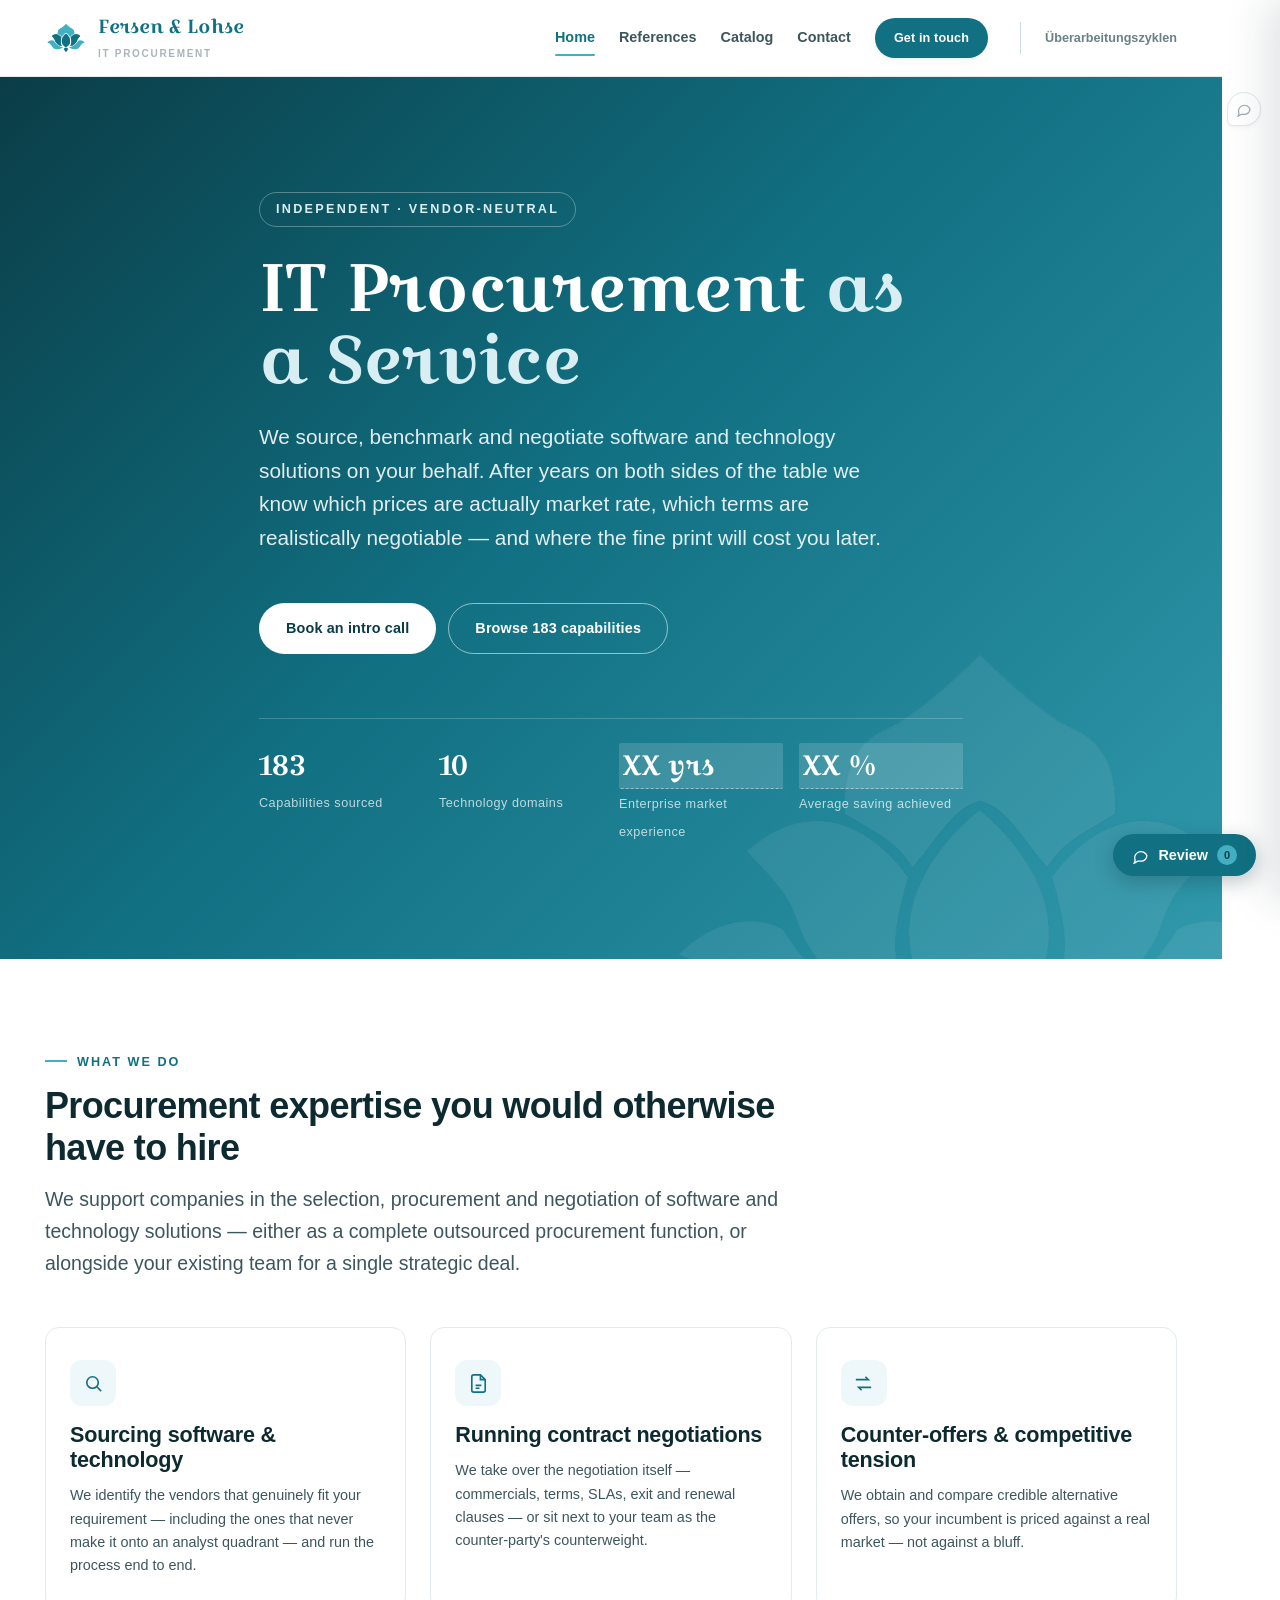
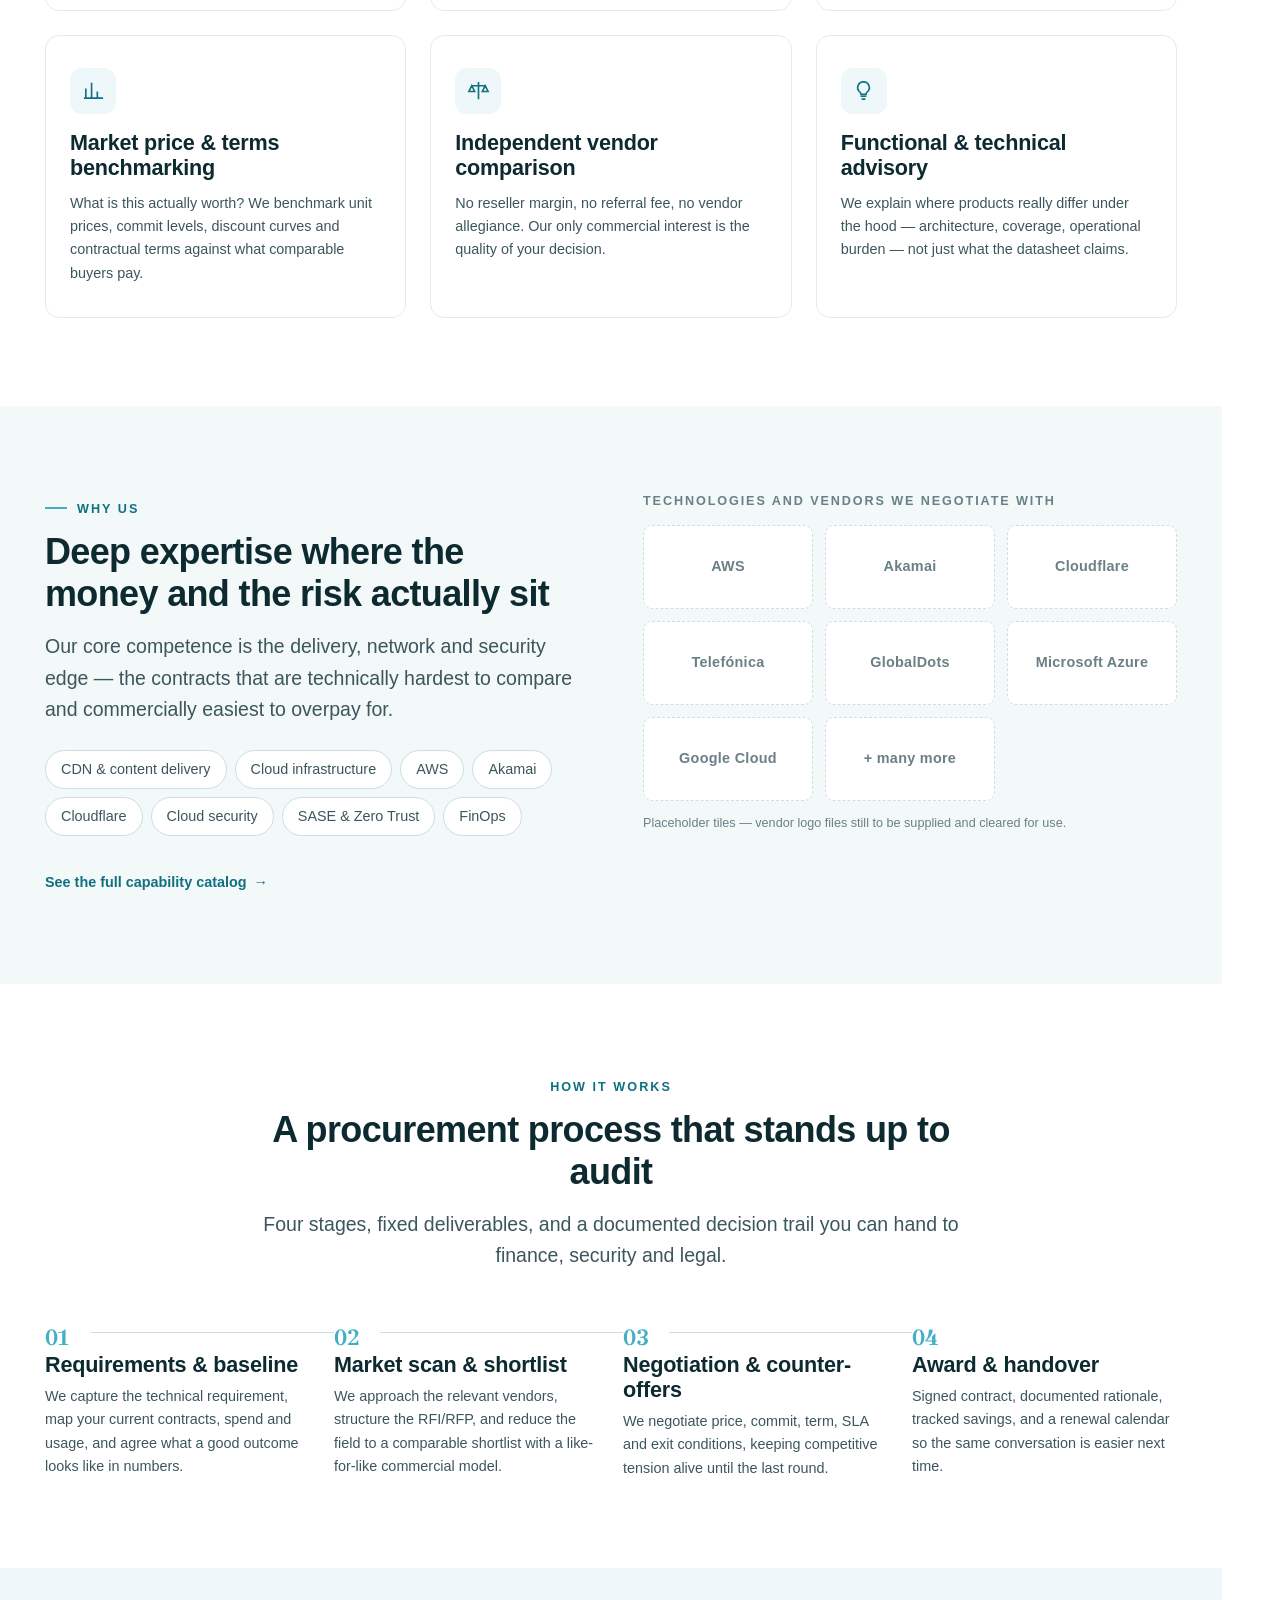
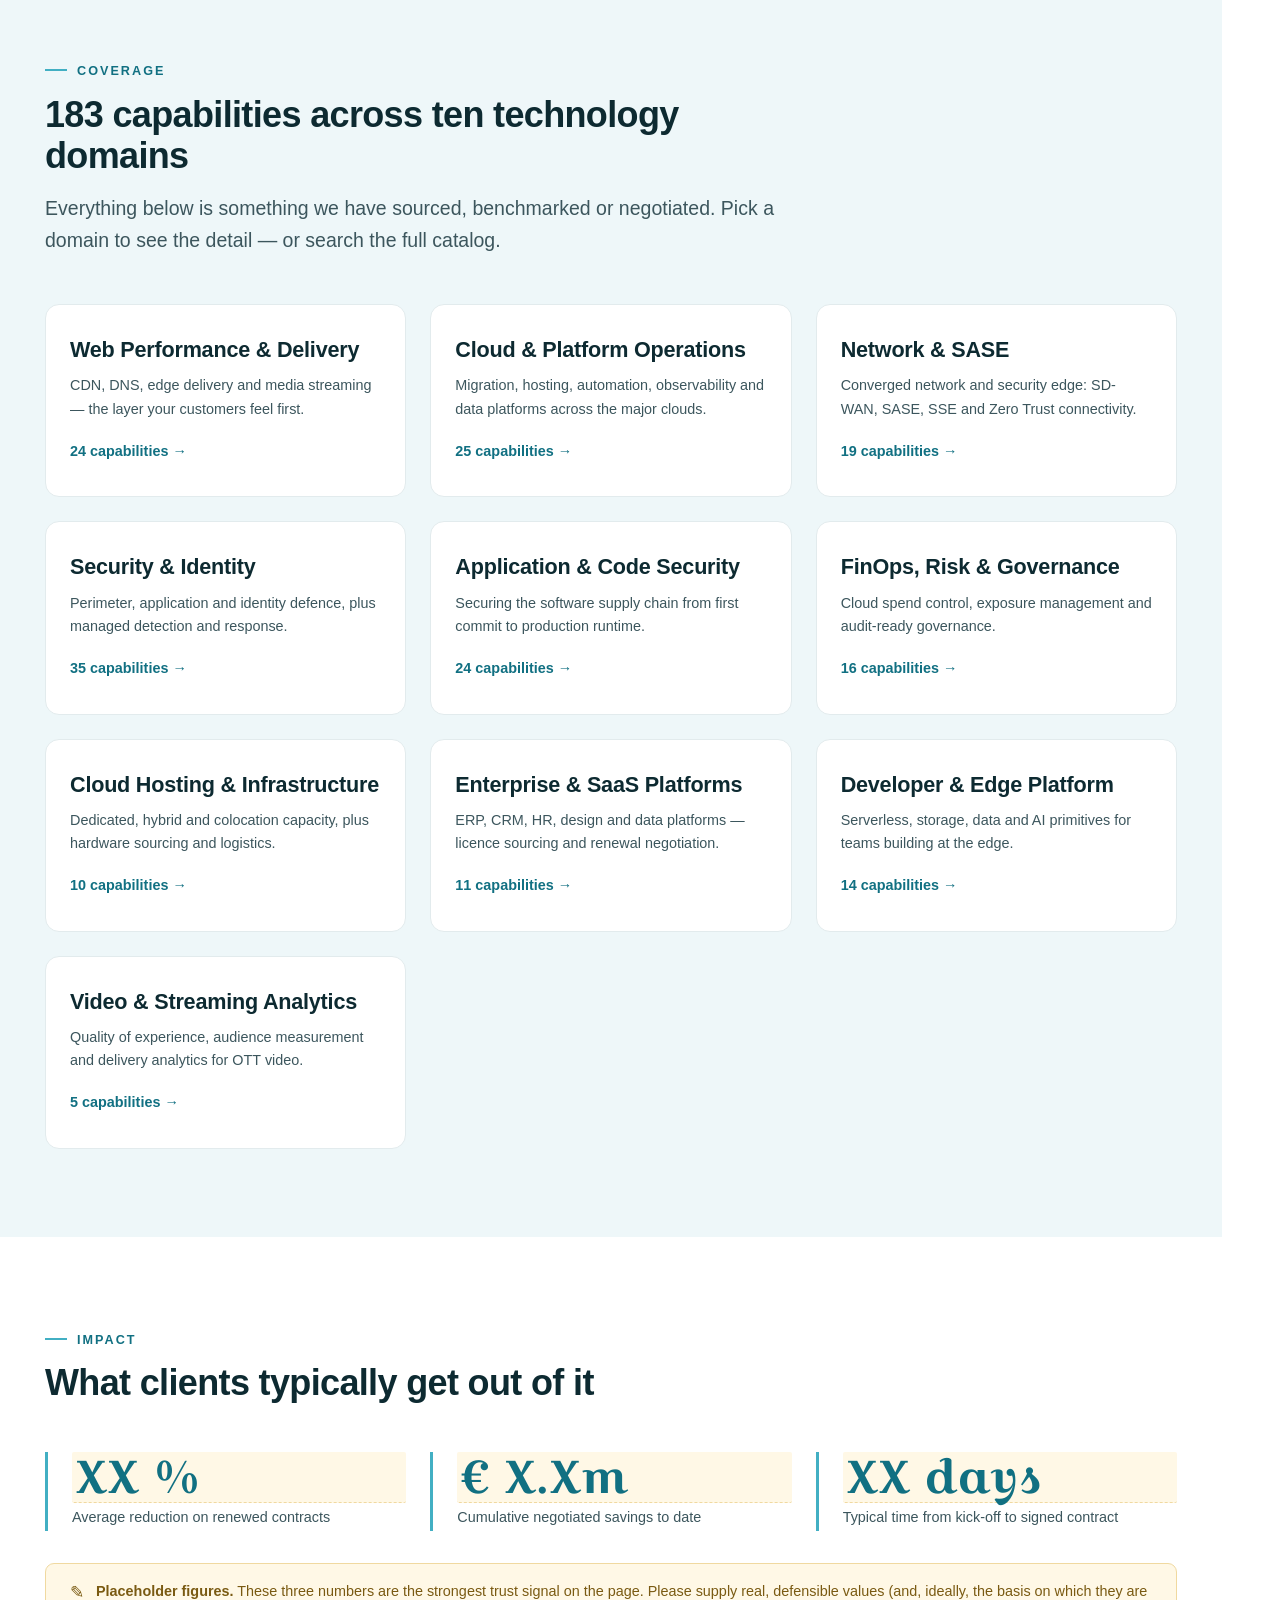
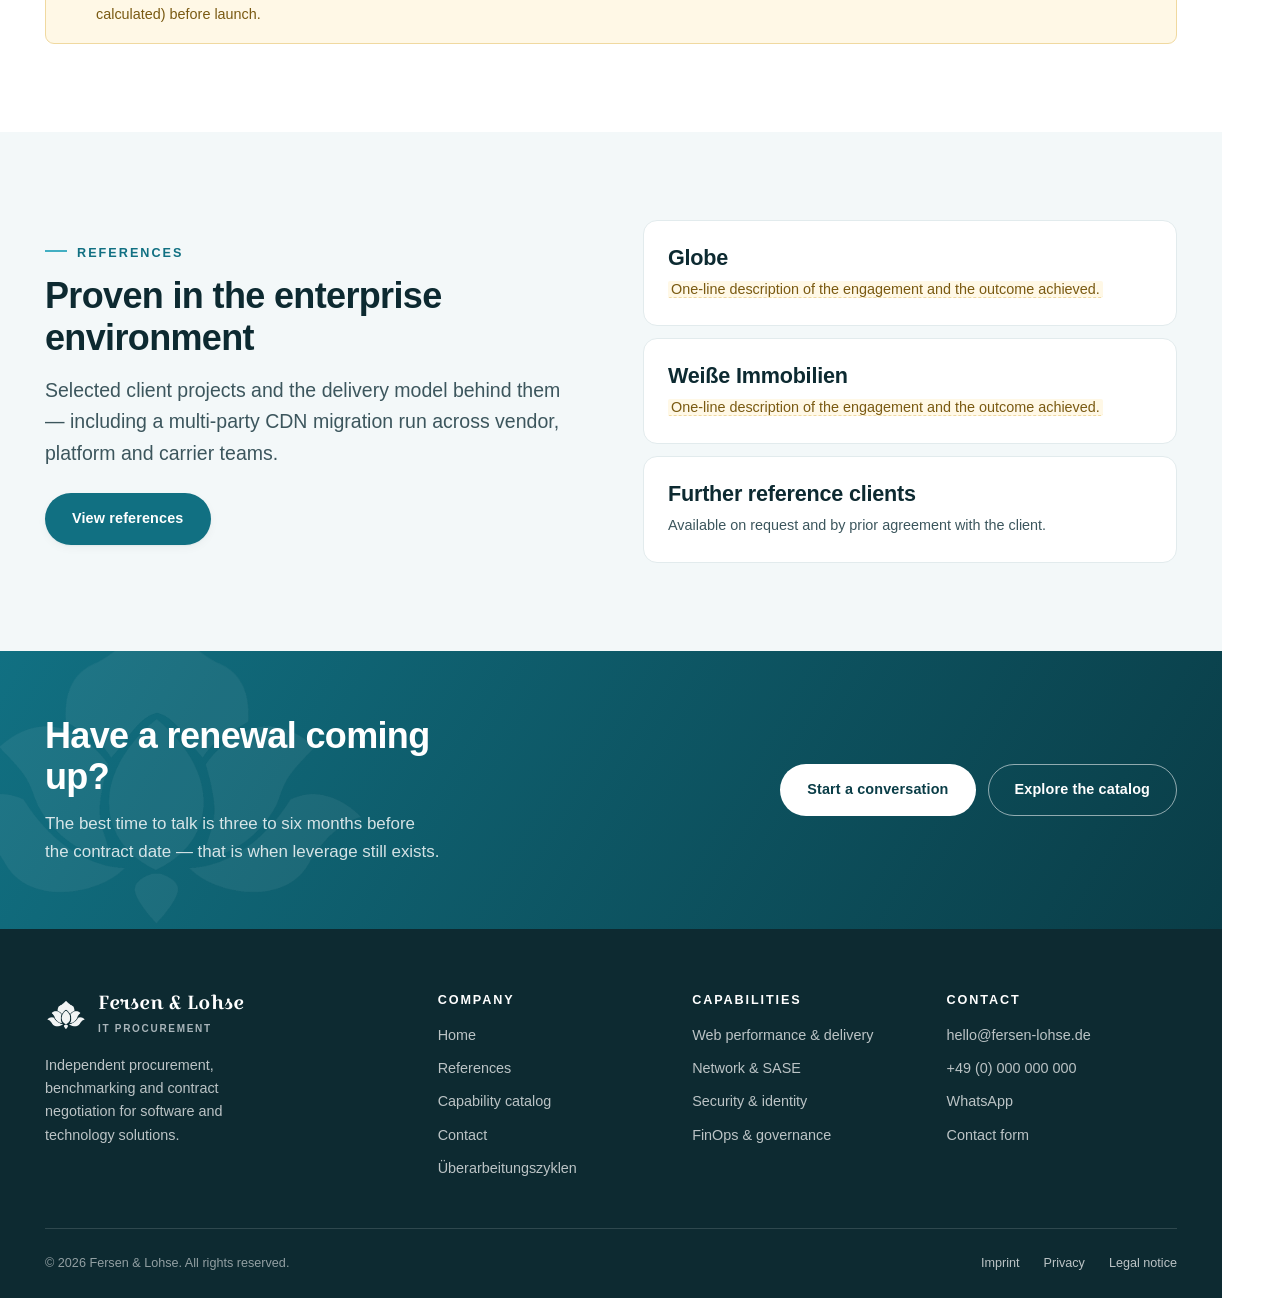
==== commit 4f3a773e: "Add the Überarbeitungszyklen tab with the decision catalogue Fifteen questions on where the draft sh" ====
--- a/index.html
+++ b/index.html
@@ -33,6 +33,7 @@
       <a href="catalog.html">Catalog</a>
       <a href="contact.html">Contact</a>
       <a class="btn btn--primary btn--sm" href="contact.html">Get in touch</a>
+      <a class="nav__draft" href="decisions.html">Überarbeitungszyklen</a>
     </nav>
   </div>
 </header>
@@ -387,6 +388,7 @@
           <li><a href="references.html">References</a></li>
           <li><a href="catalog.html">Capability catalog</a></li>
           <li><a href="contact.html">Contact</a></li>
+          <li><a href="decisions.html">Überarbeitungszyklen</a></li>
         </ul>
       </div>
 
--- a/assets/css/site.css
+++ b/assets/css/site.css
@@ -257,6 +257,19 @@
   height: 2px; background: var(--light); border-radius: 2px;
 }
 
+/* Draft-only tab. Sits behind the call to action and is deliberately quieter
+   than the real navigation, so it reads as scaffolding, not as a site page. */
+.nav a.nav__draft:not(.btn) {
+  margin-left: var(--s2);
+  padding-left: var(--s5);
+  border-left: 1px solid var(--line-strong);
+  font-size: var(--fs-xs);
+  font-weight: 600;
+  color: var(--ink-3);
+}
+.nav a.nav__draft:not(.btn):hover { color: var(--deep); }
+.nav a.nav__draft[aria-current="page"] { color: var(--deep); }
+
 .nav-toggle {
   display: none;
   width: 42px; height: 42px;
@@ -288,6 +301,10 @@
   .nav a { padding: 13px 0; border-bottom: 1px solid var(--line); font-size: 1rem; }
   .nav a[aria-current="page"]::after { display: none; }
   .nav .btn { margin-top: var(--s4); }
+  .nav a.nav__draft:not(.btn) {
+    margin-left: 0; padding-left: 0; border-left: 0;
+    margin-top: var(--s4); font-size: var(--fs-sm);
+  }
 }
 
 /* --------------------------------------------------------------- hero -- */
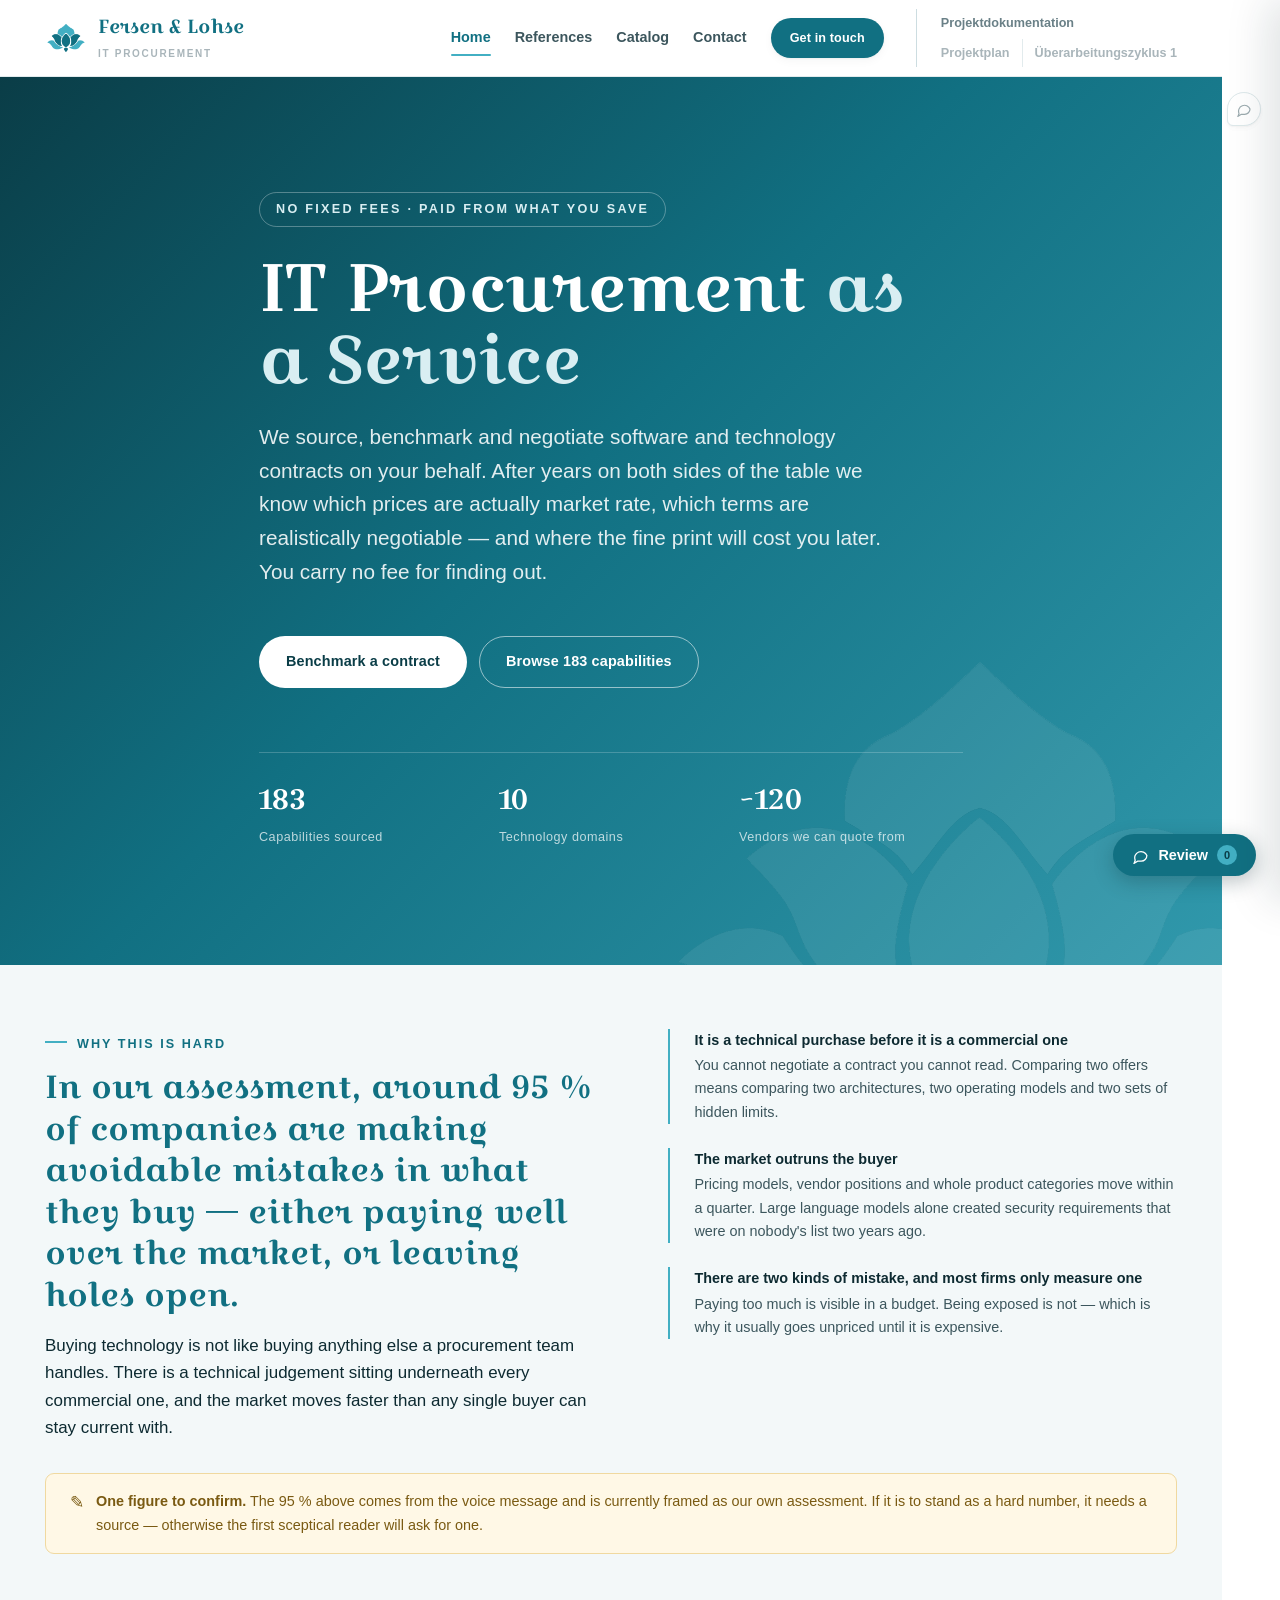
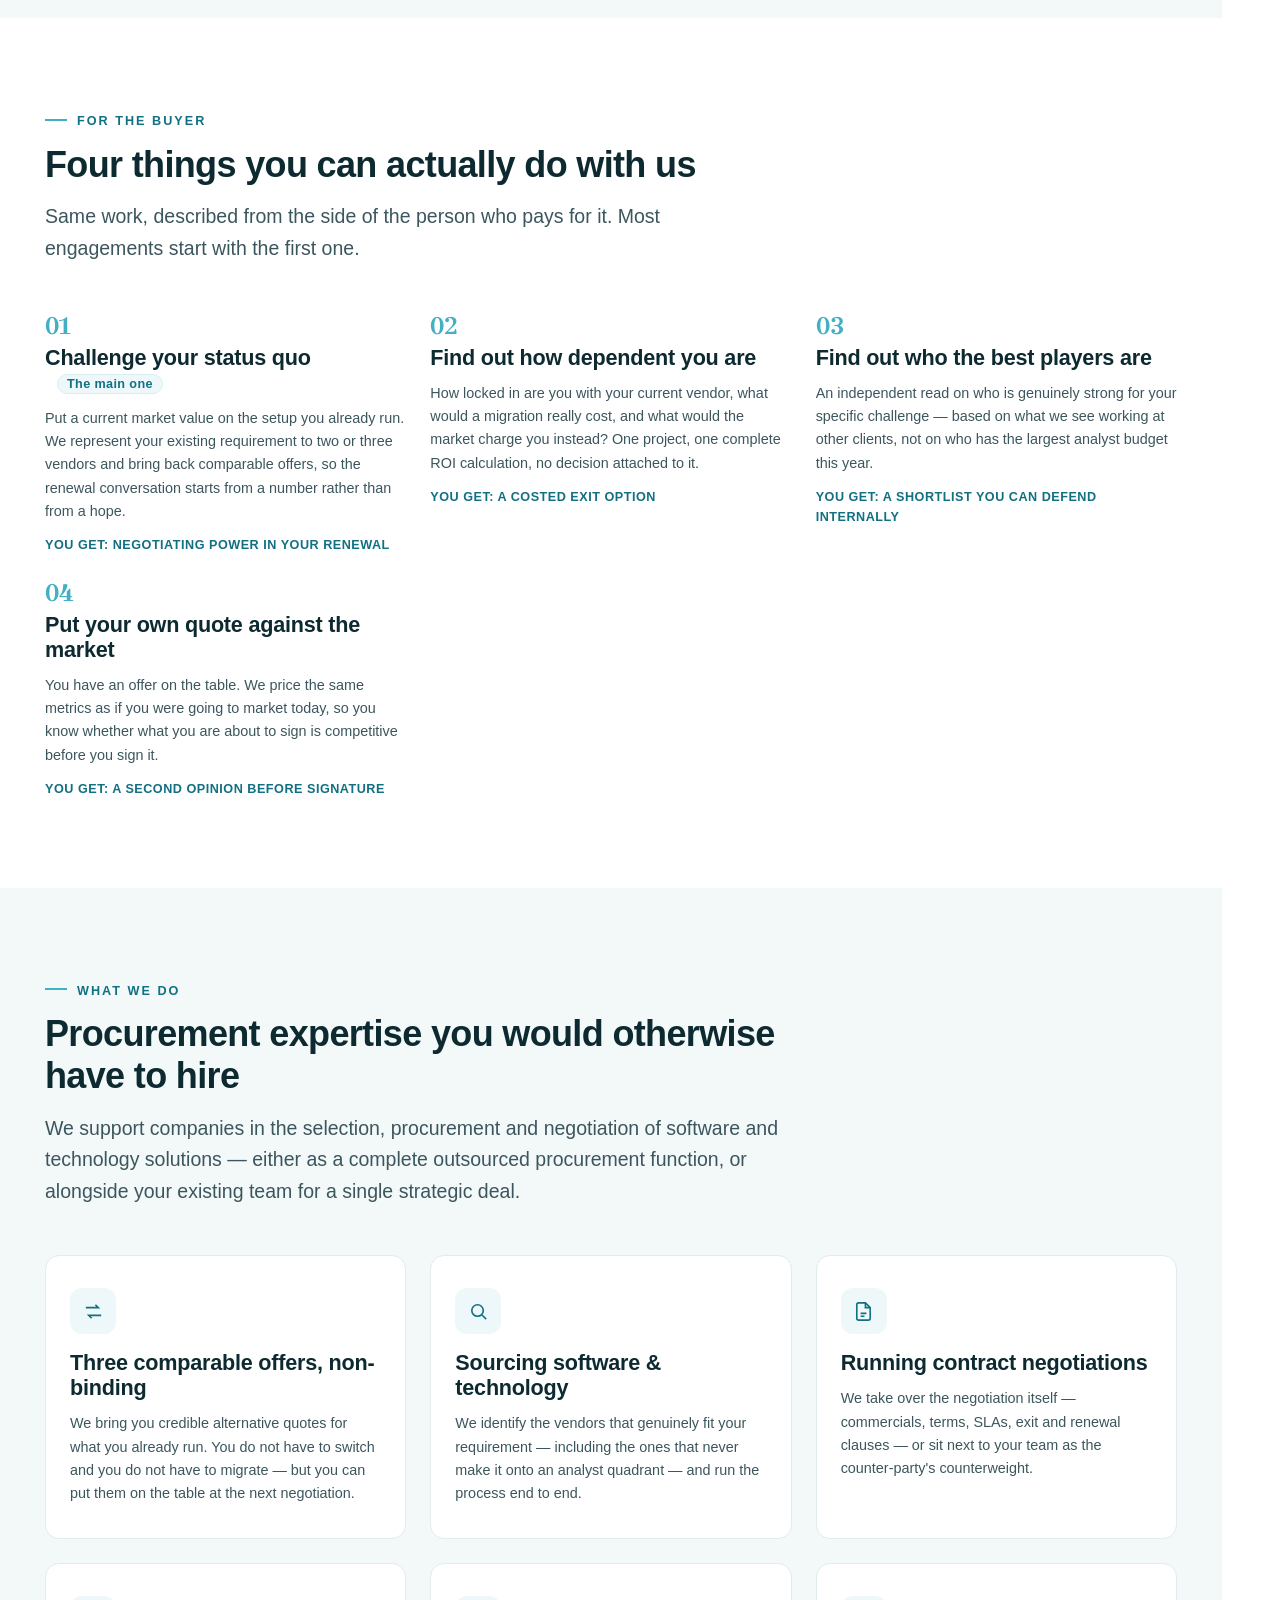
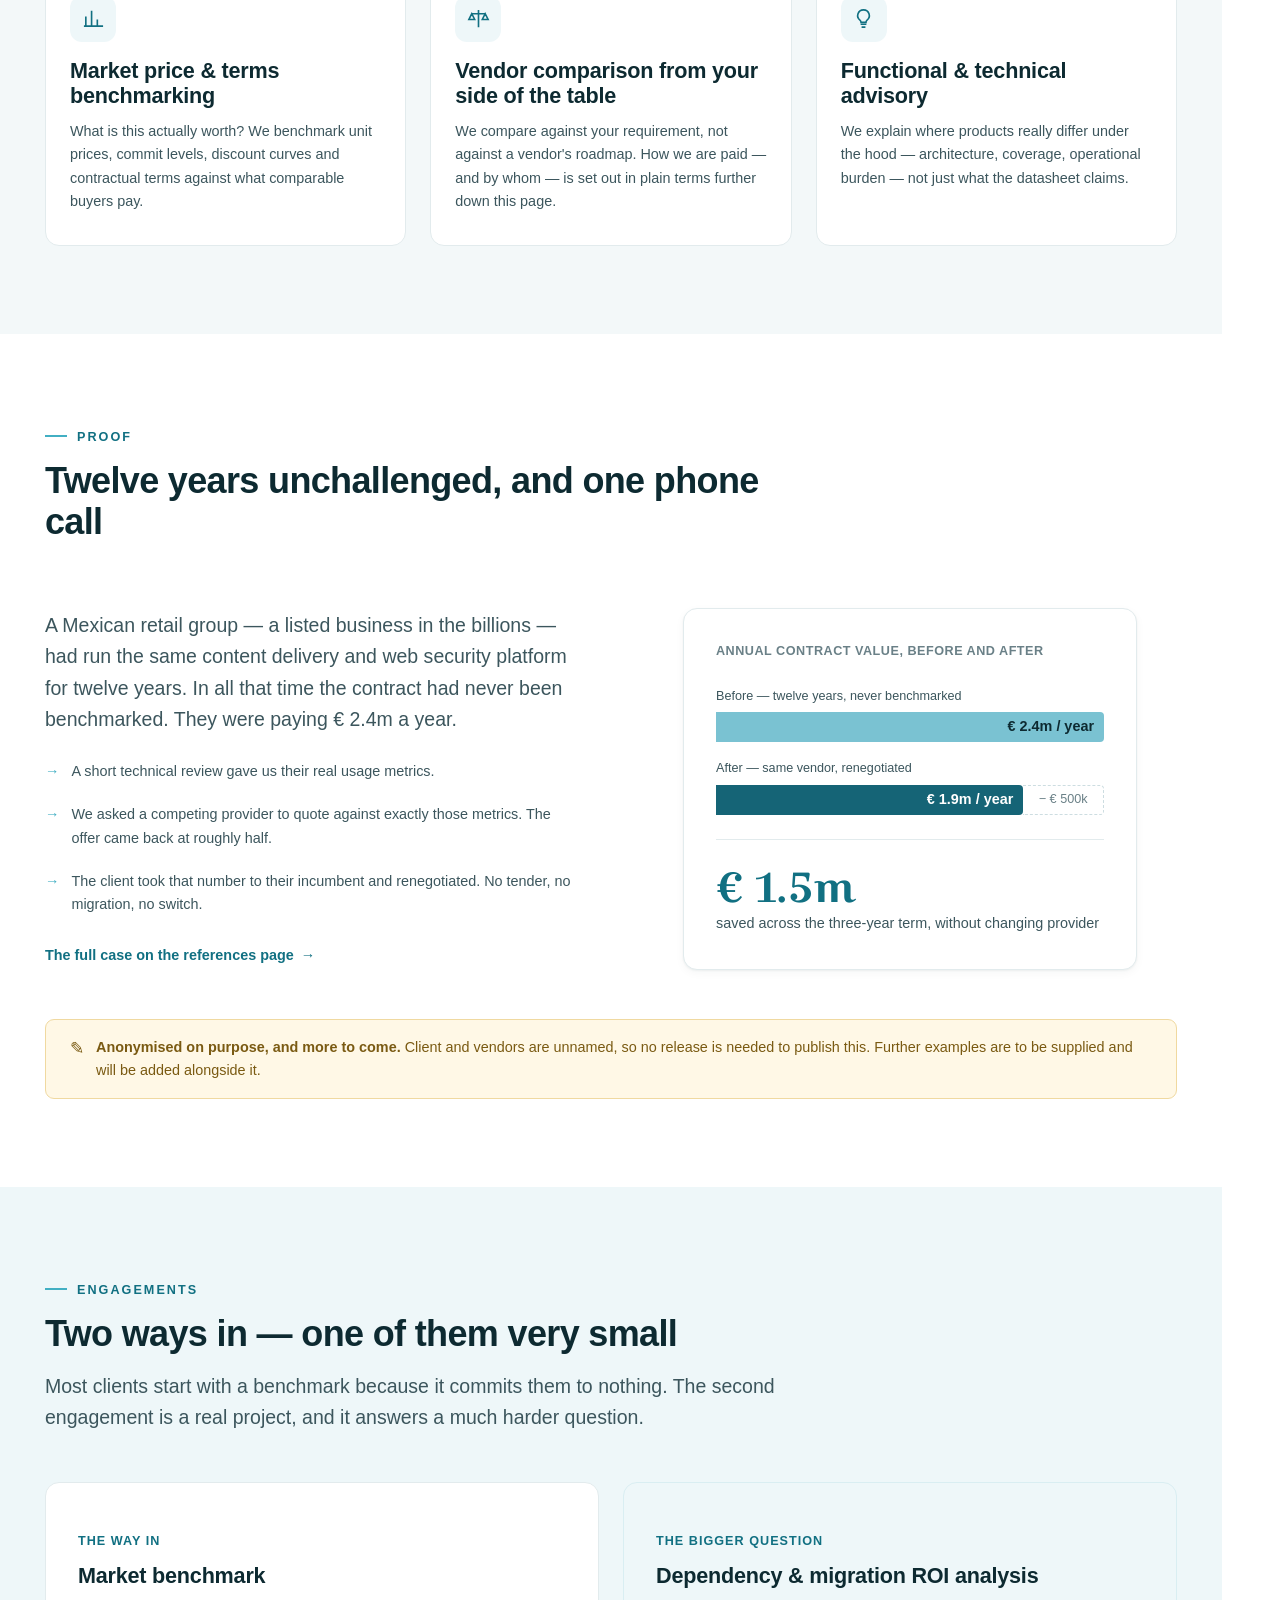
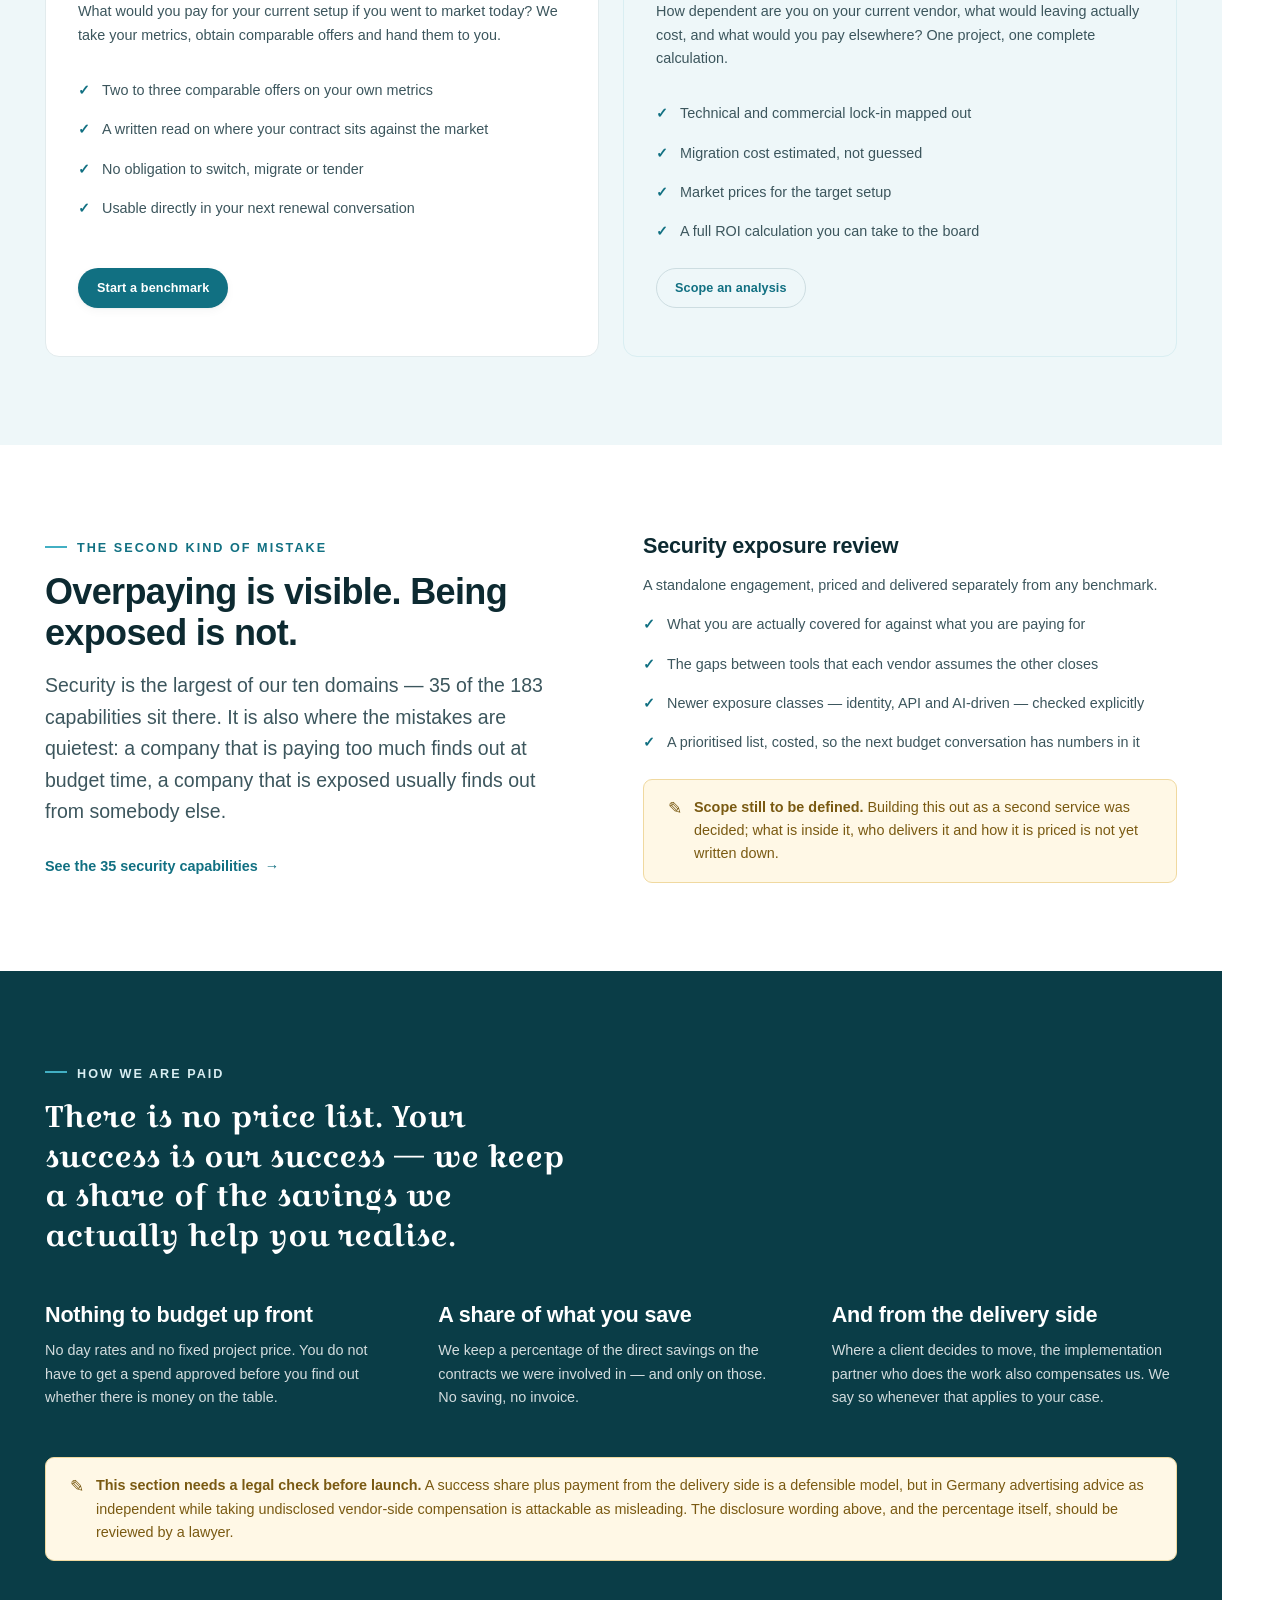
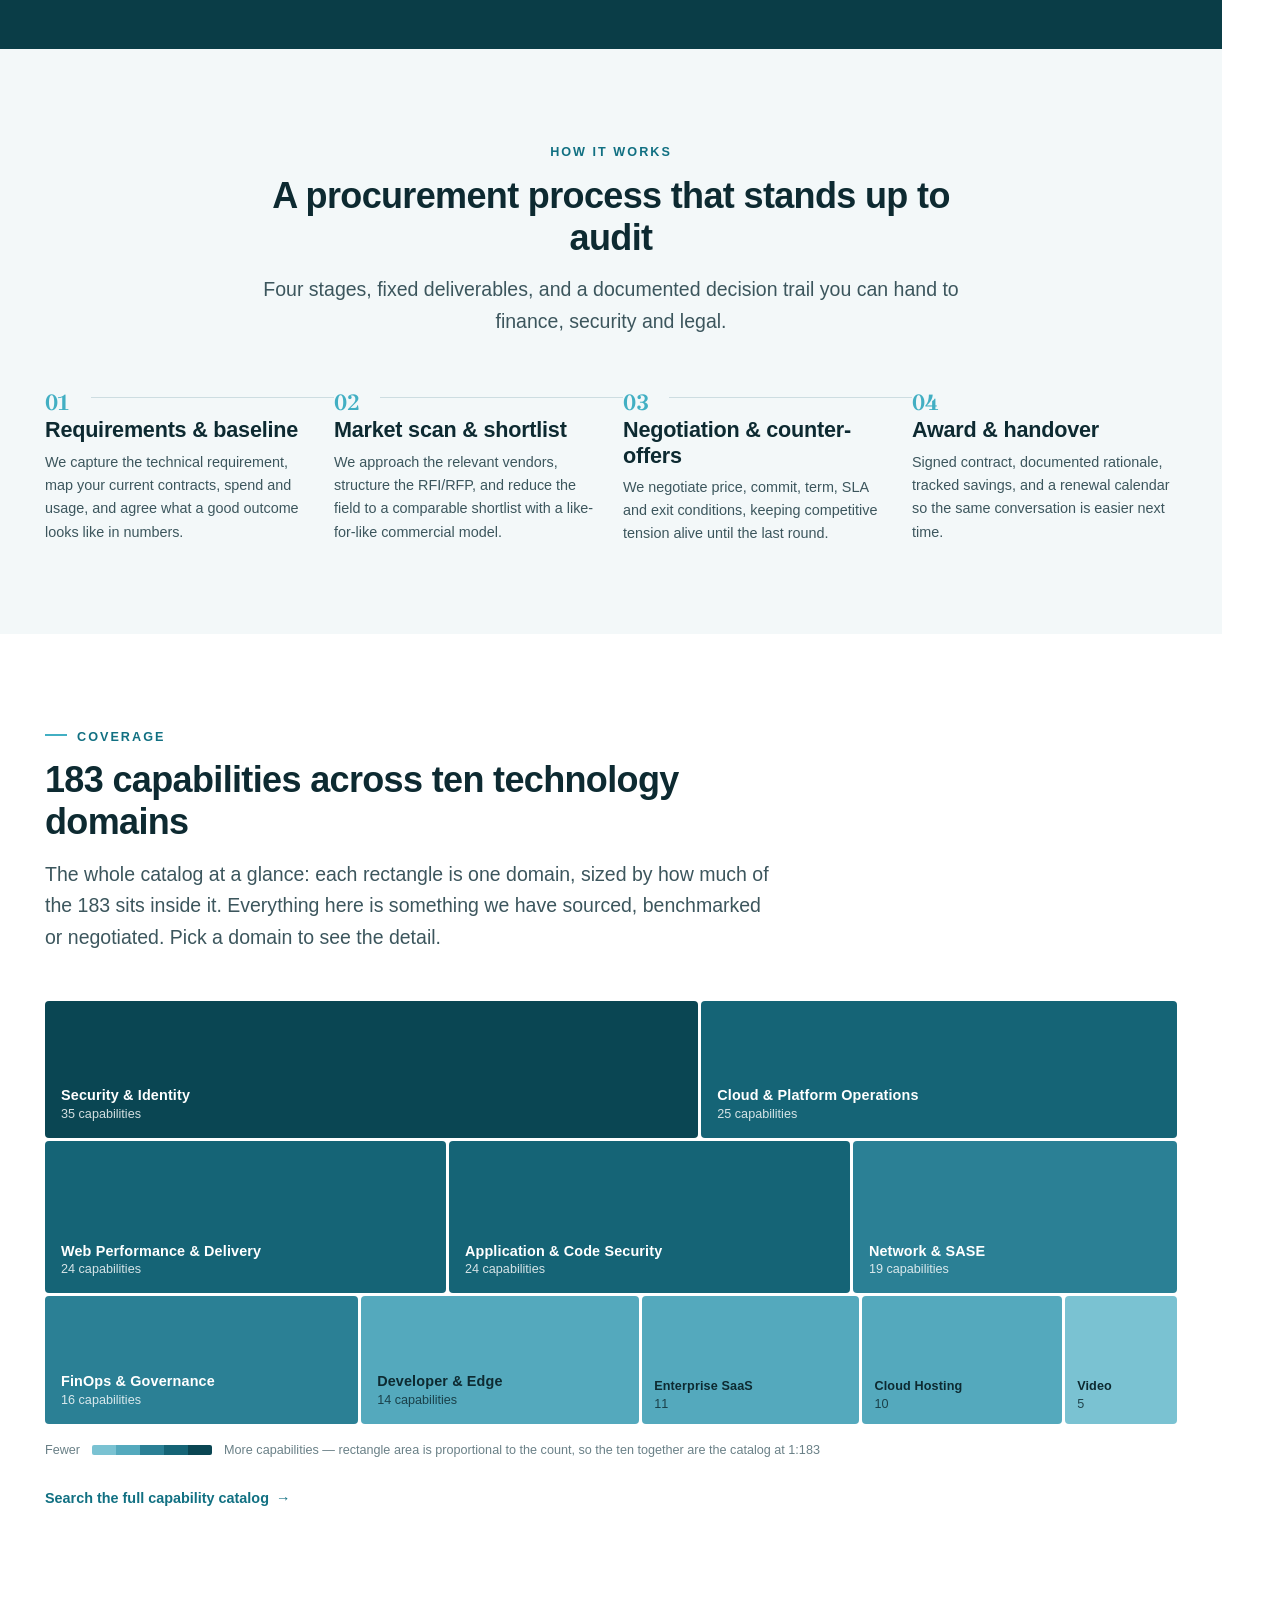
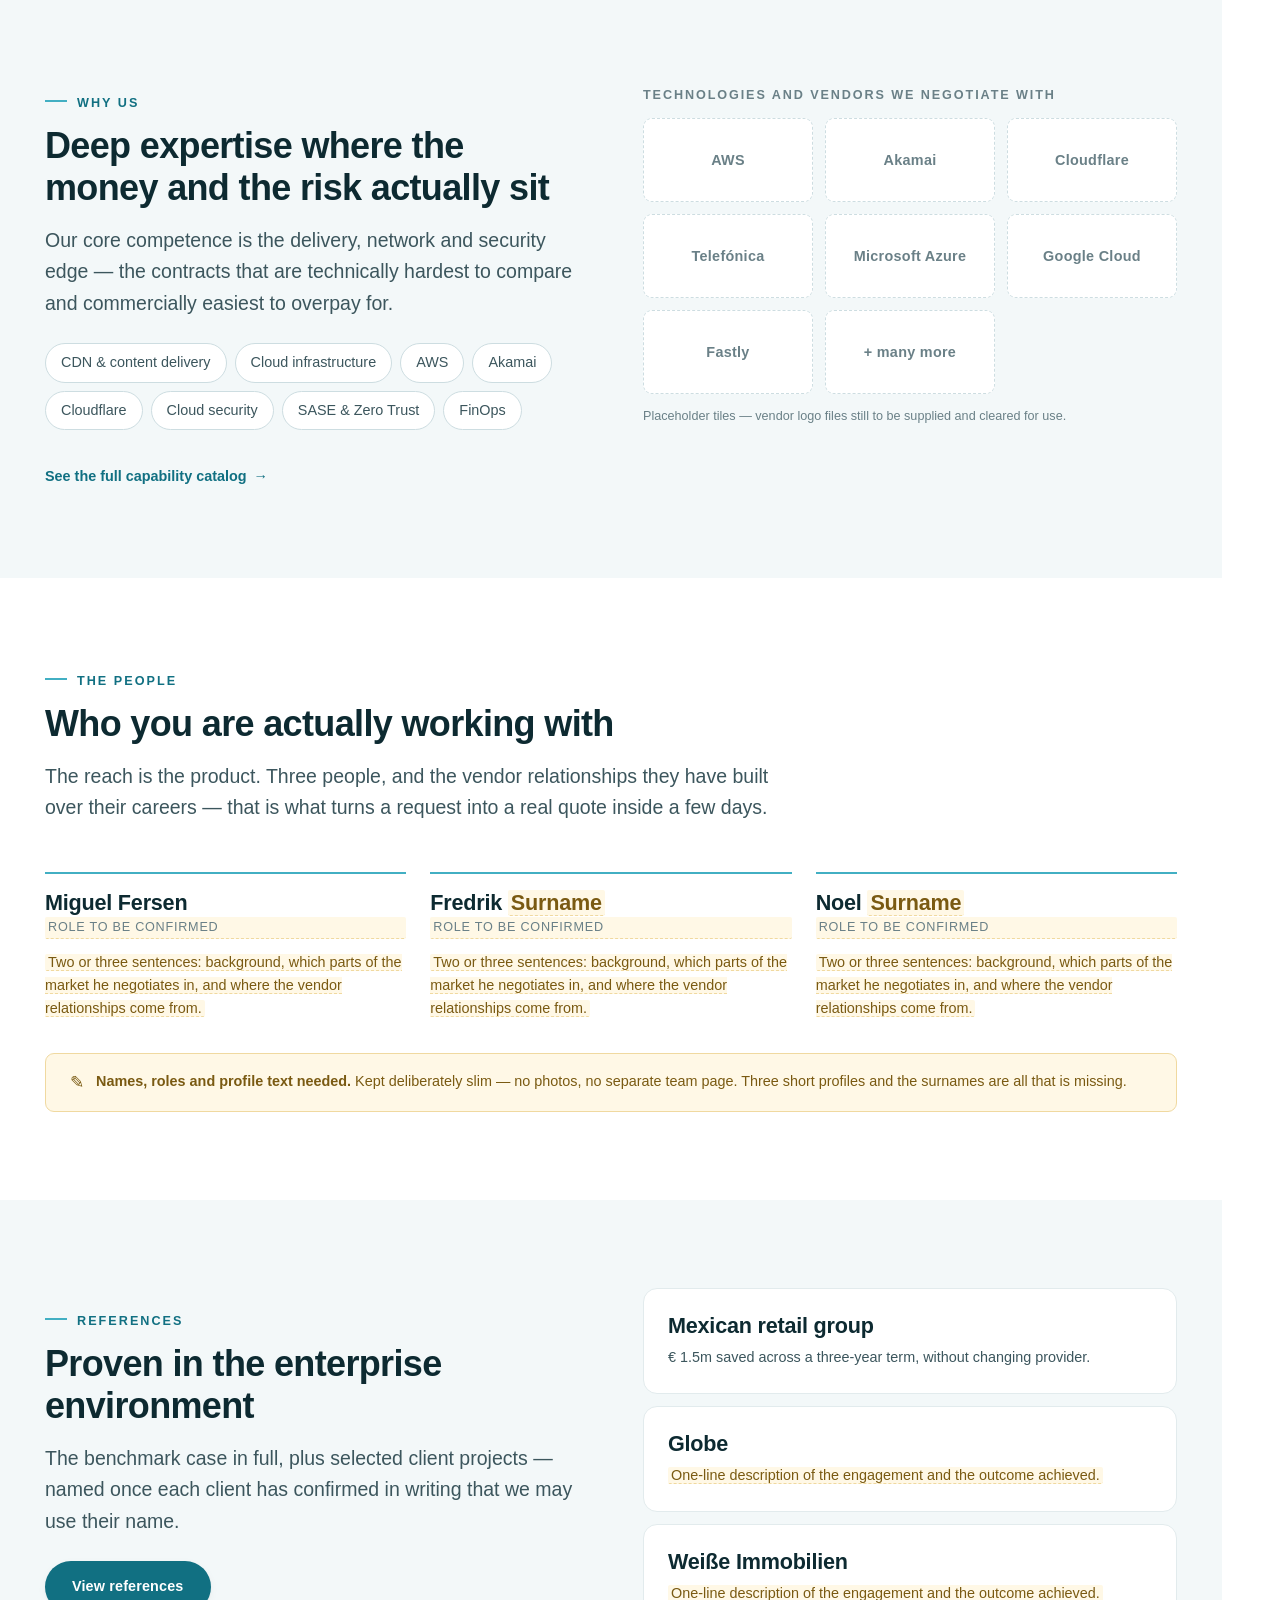
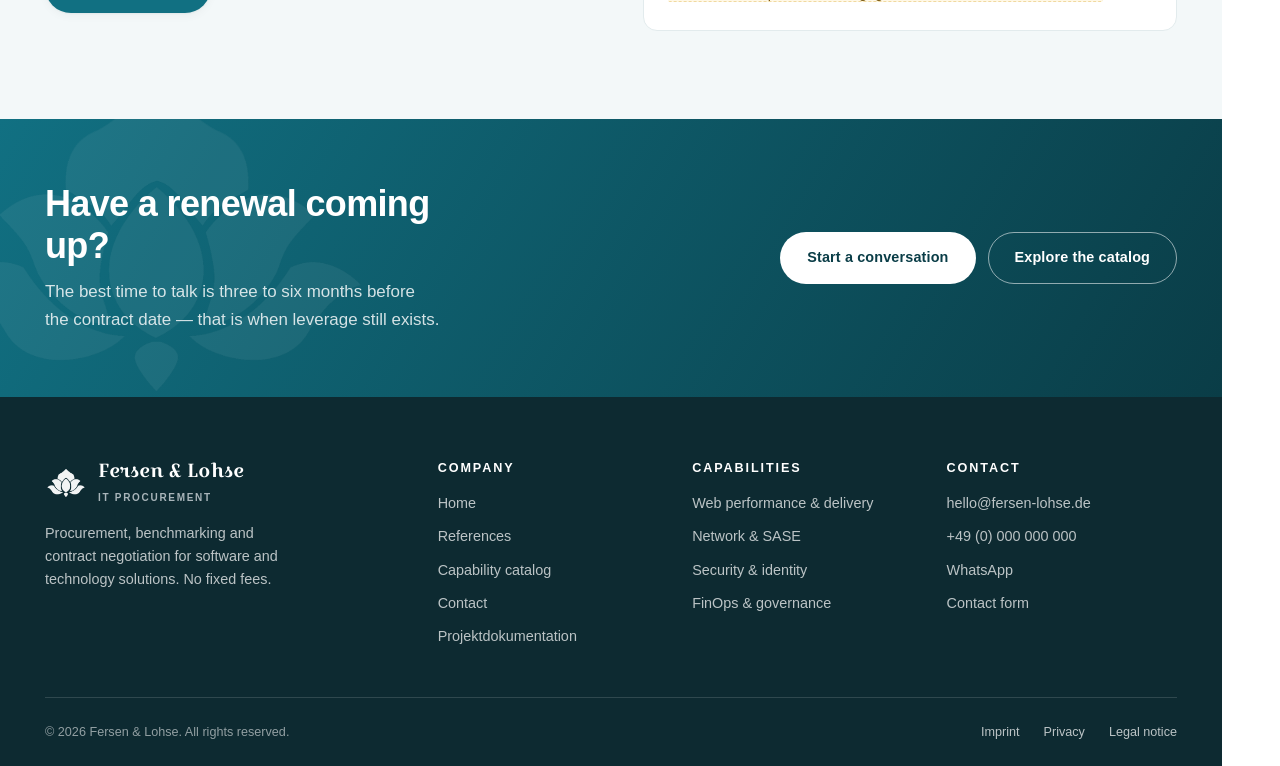
==== commit 9bc2341c: "Zyklus 1" ====
--- a/index.html
+++ b/index.html
@@ -4,7 +4,7 @@
 <meta charset="utf-8">
 <meta name="viewport" content="width=device-width, initial-scale=1">
 <title>Fersen &amp; Lohse — IT Procurement as a Service</title>
-<meta name="description" content="Independent sourcing, negotiation and benchmarking of software and technology solutions. We know what the market really pays — and what can be negotiated.">
+<meta name="description" content="We benchmark and negotiate software and technology contracts on your behalf. No fixed fees — we are paid from the savings we help you realise.">
 <meta name="robots" content="noindex, nofollow">
 <link rel="icon" href="assets/img/logo-mark.png">
 <link rel="stylesheet" href="assets/css/site.css">
@@ -33,7 +33,13 @@
       <a href="catalog.html">Catalog</a>
       <a href="contact.html">Contact</a>
       <a class="btn btn--primary btn--sm" href="contact.html">Get in touch</a>
-      <a class="nav__draft" href="decisions.html">Überarbeitungszyklen</a>
+      <span class="nav__doc">
+        <a class="nav__doc-main" href="project.html">Projektdokumentation</a>
+        <span class="nav__doc-sub">
+          <a href="plan.html">Projektplan</a>
+          <a href="decisions.html">Überarbeitungszyklus 1</a>
+        </span>
+      </span>
     </nav>
   </div>
 </header>
@@ -41,17 +47,19 @@
 <main id="main">
 
   <!-- ========================================================== HERO -->
-  <section class="hero" data-review-id="home.hero" data-review-label="Home — Hero">
+  <!-- Decision 01/15: the money model leads instead of the independence claim. -->
+  <section class="hero" id="rev-home-hero" data-review-id="home.hero" data-review-label="Home — Hero">
     <div class="container hero__inner">
-      <span class="hero__eyebrow">Independent · Vendor-neutral</span>
+      <span class="hero__eyebrow">No fixed fees · Paid from what you save</span>
       <h1>IT&nbsp;Procurement <em>as a Service</em></h1>
       <p class="hero__sub">
-        We source, benchmark and negotiate software and technology solutions on your behalf.
+        We source, benchmark and negotiate software and technology contracts on your behalf.
         After years on both sides of the table we know which prices are actually market rate,
         which terms are realistically negotiable — and where the fine print will cost you later.
+        You carry no fee for finding out.
       </p>
       <div class="hero__actions">
-        <a class="btn btn--onDark" href="contact.html">Book an intro call</a>
+        <a class="btn btn--onDark" href="contact.html">Benchmark a contract</a>
         <a class="btn btn--outlineDark" href="catalog.html">Browse 183 capabilities</a>
       </div>
       <div class="hero__facts">
@@ -64,19 +72,125 @@
           <span>Technology domains</span>
         </div>
         <div class="hero__fact">
-          <strong class="ph">XX&nbsp;yrs</strong>
-          <span>Enterprise market experience</span>
-        </div>
-        <div class="hero__fact">
-          <strong class="ph">XX&nbsp;%</strong>
-          <span>Average saving achieved</span>
-        </div>
+          <strong>~120</strong>
+          <span>Vendors we can quote from</span>
+        </div>
+      </div>
+    </div>
+  </section>
+
+  <!-- ======================================================= PROBLEM -->
+  <!-- Decision 08: the problem comes before the solution, but compact. -->
+  <section class="section section--tight section--alt" id="rev-home-problem" data-review-id="home.problem" data-review-label="Home — The problem (why buying IT is hard)">
+    <div class="container">
+      <div class="problem">
+        <div>
+          <span class="eyebrow">Why this is hard</span>
+          <p class="problem__claim">
+            In our assessment, around 95&nbsp;% of companies are making avoidable mistakes in
+            what they buy — either paying well over the market, or leaving holes open.
+          </p>
+          <p>
+            Buying technology is not like buying anything else a procurement team handles.
+            There is a technical judgement sitting underneath every commercial one, and the
+            market moves faster than any single buyer can stay current with.
+          </p>
+        </div>
+        <ul class="problem__points">
+          <li>
+            <strong>It is a technical purchase before it is a commercial one</strong>
+            You cannot negotiate a contract you cannot read. Comparing two offers means
+            comparing two architectures, two operating models and two sets of hidden limits.
+          </li>
+          <li>
+            <strong>The market outruns the buyer</strong>
+            Pricing models, vendor positions and whole product categories move within a
+            quarter. Large language models alone created security requirements that were on
+            nobody's list two years ago.
+          </li>
+          <li>
+            <strong>There are two kinds of mistake, and most firms only measure one</strong>
+            Paying too much is visible in a budget. Being exposed is not — which is why it
+            usually goes unpriced until it is expensive.
+          </li>
+        </ul>
+      </div>
+      <div class="note" style="margin-top:var(--s6)">
+        <span class="note__icon" aria-hidden="true">✎</span>
+        <div>
+          <strong>One figure to confirm.</strong>
+          The 95&nbsp;% above comes from the voice message and is currently framed as our own
+          assessment. If it is to stand as a hard number, it needs a source — otherwise the
+          first sceptical reader will ask for one.
+        </div>
+      </div>
+    </div>
+  </section>
+
+  <!-- ====================================================== USE CASES -->
+  <!-- Decision 16: a use-case layer for the buyer, as its own section. -->
+  <section class="section" id="rev-home-usecases" data-review-id="home.usecases" data-review-label="Home — Use cases for the buyer">
+    <div class="container">
+      <div class="section__head">
+        <span class="eyebrow">For the buyer</span>
+        <h2>Four things you can actually do with us</h2>
+        <p class="lead">
+          Same work, described from the side of the person who pays for it. Most engagements
+          start with the first one.
+        </p>
+      </div>
+
+      <div class="grid grid--2">
+        <article class="usecase usecase--lead">
+          <span class="usecase__n" aria-hidden="true">01</span>
+          <h3>Challenge your status quo</h3>
+          <p>
+            Put a current market value on the setup you already run. We represent your
+            existing requirement to two or three vendors and bring back comparable offers,
+            so the renewal conversation starts from a number rather than from a hope.
+          </p>
+          <span class="usecase__gain">You get: negotiating power in your renewal</span>
+        </article>
+
+        <article class="usecase">
+          <span class="usecase__n" aria-hidden="true">02</span>
+          <h3>Find out how dependent you are</h3>
+          <p>
+            How locked in are you with your current vendor, what would a migration really
+            cost, and what would the market charge you instead? One project, one complete
+            ROI calculation, no decision attached to it.
+          </p>
+          <span class="usecase__gain">You get: a costed exit option</span>
+        </article>
+
+        <article class="usecase">
+          <span class="usecase__n" aria-hidden="true">03</span>
+          <h3>Find out who the best players are</h3>
+          <p>
+            An independent read on who is genuinely strong for your specific challenge —
+            based on what we see working at other clients, not on who has the largest
+            analyst budget this year.
+          </p>
+          <span class="usecase__gain">You get: a shortlist you can defend internally</span>
+        </article>
+
+        <article class="usecase">
+          <span class="usecase__n" aria-hidden="true">04</span>
+          <h3>Put your own quote against the market</h3>
+          <p>
+            You have an offer on the table. We price the same metrics as if you were going
+            to market today, so you know whether what you are about to sign is competitive
+            before you sign it.
+          </p>
+          <span class="usecase__gain">You get: a second opinion before signature</span>
+        </article>
       </div>
     </div>
   </section>
 
   <!-- ====================================================== SERVICES -->
-  <section class="section" data-review-id="home.services" data-review-label="Home — What we do (services)">
+  <!-- Decision 09: the benchmark stays one of six, but is stated far more clearly. -->
+  <section class="section section--alt" id="rev-home-services" data-review-id="home.services" data-review-label="Home — What we do (services)">
     <div class="container">
       <div class="section__head">
         <span class="eyebrow">What we do</span>
@@ -91,6 +205,14 @@
       <div class="grid grid--3">
         <article class="card">
           <div class="card__icon" aria-hidden="true">
+            <svg viewBox="0 0 24 24"><path d="M4 8h13l-3-3"/><path d="M20 16H7l3 3"/></svg>
+          </div>
+          <h3>Three comparable offers, non-binding</h3>
+          <p>We bring you credible alternative quotes for what you already run. You do not have to switch and you do not have to migrate — but you can put them on the table at the next negotiation.</p>
+        </article>
+
+        <article class="card">
+          <div class="card__icon" aria-hidden="true">
             <svg viewBox="0 0 24 24"><circle cx="11" cy="11" r="6"/><path d="m20 20-4.3-4.3"/></svg>
           </div>
           <h3>Sourcing software &amp; technology</h3>
@@ -107,14 +229,6 @@
 
         <article class="card">
           <div class="card__icon" aria-hidden="true">
-            <svg viewBox="0 0 24 24"><path d="M4 8h13l-3-3"/><path d="M20 16H7l3 3"/></svg>
-          </div>
-          <h3>Counter-offers &amp; competitive tension</h3>
-          <p>We obtain and compare credible alternative offers, so your incumbent is priced against a real market — not against a bluff.</p>
-        </article>
-
-        <article class="card">
-          <div class="card__icon" aria-hidden="true">
             <svg viewBox="0 0 24 24"><path d="M4 20V10M10 20V4M16 20v-7M22 20H2"/></svg>
           </div>
           <h3>Market price &amp; terms benchmarking</h3>
@@ -125,8 +239,8 @@
           <div class="card__icon" aria-hidden="true">
             <svg viewBox="0 0 24 24"><path d="M12 3v18M5 7h14"/><path d="m5 7-3 6h6ZM19 7l-3 6h6Z"/></svg>
           </div>
-          <h3>Independent vendor comparison</h3>
-          <p>No reseller margin, no referral fee, no vendor allegiance. Our only commercial interest is the quality of your decision.</p>
+          <h3>Vendor comparison from your side of the table</h3>
+          <p>We compare against your requirement, not against a vendor's roadmap. How we are paid — and by whom — is set out in plain terms further down this page.</p>
         </article>
 
         <article class="card">
@@ -140,8 +254,331 @@
     </div>
   </section>
 
+  <!-- ========================================================== CASE -->
+  <!-- Decisions 04 + 05: the placeholder figures are gone; the anonymised case
+       carries the proof on its own. -->
+  <section class="section" id="rev-home-case" data-review-id="home.case" data-review-label="Home — The benchmark case (anonymised)">
+    <div class="container">
+      <div class="section__head">
+        <span class="eyebrow">Proof</span>
+        <h2>Twelve years unchallenged, and one phone call</h2>
+      </div>
+
+      <div class="case">
+        <div>
+          <p class="lead">
+            A Mexican retail group — a listed business in the billions — had run the same
+            content delivery and web security platform for twelve years. In all that time the
+            contract had never been benchmarked. They were paying €&nbsp;2.4m a year.
+          </p>
+          <ul class="case__steps">
+            <li>A short technical review gave us their real usage metrics.</li>
+            <li>We asked a competing provider to quote against exactly those metrics. The offer came back at roughly half.</li>
+            <li>The client took that number to their incumbent and renegotiated. No tender, no migration, no switch.</li>
+          </ul>
+          <p style="margin-top:var(--s5)">
+            <a class="link-arrow" href="references.html#rev-references-case">The full case on the references page</a>
+          </p>
+        </div>
+
+        <figure class="case__figure">
+          <figcaption>Annual contract value, before and after</figcaption>
+          <div class="compare">
+            <div class="compare__row">
+              <span class="compare__label">Before — twelve years, never benchmarked</span>
+              <div class="compare__track">
+                <div class="compare__bar compare__bar--before" style="width:100%">€&nbsp;2.4m / year</div>
+              </div>
+            </div>
+            <div class="compare__row">
+              <span class="compare__label">After — same vendor, renegotiated</span>
+              <div class="compare__track">
+                <div class="compare__bar compare__bar--after" style="width:79.2%">€&nbsp;1.9m / year</div>
+                <div class="compare__delta" style="left:79.2%;right:0">− €&nbsp;500k</div>
+              </div>
+            </div>
+          </div>
+          <div class="case__result">
+            <strong>€&nbsp;1.5m</strong>
+            <span>saved across the three-year term, without changing provider</span>
+          </div>
+        </figure>
+      </div>
+
+      <div class="note" style="margin-top:var(--s6)">
+        <span class="note__icon" aria-hidden="true">✎</span>
+        <div>
+          <strong>Anonymised on purpose, and more to come.</strong>
+          Client and vendors are unnamed, so no release is needed to publish this.
+          Further examples are to be supplied and will be added alongside it.
+        </div>
+      </div>
+    </div>
+  </section>
+
+  <!-- ======================================================== OFFERS -->
+  <!-- Decision 18: the dependency analysis becomes a named second product,
+       with the benchmark as the light way in. -->
+  <section class="section section--tint" id="rev-home-offers" data-review-id="home.offers" data-review-label="Home — The two named engagements">
+    <div class="container">
+      <div class="section__head">
+        <span class="eyebrow">Engagements</span>
+        <h2>Two ways in — one of them very small</h2>
+        <p class="lead">
+          Most clients start with a benchmark because it commits them to nothing. The second
+          engagement is a real project, and it answers a much harder question.
+        </p>
+      </div>
+
+      <div class="offers">
+        <article class="offer">
+          <span class="offer__tag">The way in</span>
+          <h3>Market benchmark</h3>
+          <p>
+            What would you pay for your current setup if you went to market today? We take
+            your metrics, obtain comparable offers and hand them to you.
+          </p>
+          <ul class="offer__list">
+            <li>Two to three comparable offers on your own metrics</li>
+            <li>A written read on where your contract sits against the market</li>
+            <li>No obligation to switch, migrate or tender</li>
+            <li>Usable directly in your next renewal conversation</li>
+          </ul>
+          <p class="offer__foot"><a class="btn btn--primary btn--sm" href="contact.html">Start a benchmark</a></p>
+        </article>
+
+        <article class="offer offer--second">
+          <span class="offer__tag">The bigger question</span>
+          <h3>Dependency &amp; migration ROI analysis</h3>
+          <p>
+            How dependent are you on your current vendor, what would leaving actually cost,
+            and what would you pay elsewhere? One project, one complete calculation.
+          </p>
+          <ul class="offer__list">
+            <li>Technical and commercial lock-in mapped out</li>
+            <li>Migration cost estimated, not guessed</li>
+            <li>Market prices for the target setup</li>
+            <li>A full ROI calculation you can take to the board</li>
+          </ul>
+          <p class="offer__foot"><a class="btn btn--ghost btn--sm" href="contact.html?topic=Dependency%20%26%20migration%20ROI%20analysis">Scope an analysis</a></p>
+        </article>
+      </div>
+    </div>
+  </section>
+
+  <!-- ====================================================== SECURITY -->
+  <!-- Decision 11: risk becomes a service of its own, not just an argument. -->
+  <section class="section" id="rev-home-security" data-review-id="home.security" data-review-label="Home — Security exposure as its own service">
+    <div class="container">
+      <div class="grid grid--2" style="align-items:start;gap:var(--s8)">
+        <div>
+          <span class="eyebrow">The second kind of mistake</span>
+          <h2>Overpaying is visible. Being exposed is not.</h2>
+          <p class="lead">
+            Security is the largest of our ten domains — 35 of the 183 capabilities sit
+            there. It is also where the mistakes are quietest: a company that is paying too
+            much finds out at budget time, a company that is exposed usually finds out from
+            somebody else.
+          </p>
+          <p style="margin-top:var(--s5)">
+            <a class="link-arrow" href="catalog.html#security-identity">See the 35 security capabilities</a>
+          </p>
+        </div>
+        <div>
+          <h3>Security exposure review</h3>
+          <p style="color:var(--ink-2);font-size:var(--fs-sm)">
+            A standalone engagement, priced and delivered separately from any benchmark.
+          </p>
+          <ul class="offer__list" style="margin-top:var(--s4)">
+            <li>What you are actually covered for against what you are paying for</li>
+            <li>The gaps between tools that each vendor assumes the other closes</li>
+            <li>Newer exposure classes — identity, API and AI-driven — checked explicitly</li>
+            <li>A prioritised list, costed, so the next budget conversation has numbers in it</li>
+          </ul>
+          <div class="note" style="margin-top:var(--s5)">
+            <span class="note__icon" aria-hidden="true">✎</span>
+            <div>
+              <strong>Scope still to be defined.</strong>
+              Building this out as a second service was decided; what is inside it,
+              who delivers it and how it is priced is not yet written down.
+            </div>
+          </div>
+        </div>
+      </div>
+    </div>
+  </section>
+
+  <!-- ========================================================= MODEL -->
+  <!-- Decisions 01 + 15: vendor-financed, no price list, success share.
+       This replaces "no reseller margin, no referral fee, no vendor allegiance". -->
+  <section class="section section--deep" id="rev-home-model" data-review-id="home.model" data-review-label="Home — How we are paid (commercial model)">
+    <div class="container">
+      <div class="section__head">
+        <span class="eyebrow">How we are paid</span>
+        <p class="model__lead">
+          There is no price list. Your success is our success — we keep a share of the
+          savings we actually help you realise.
+        </p>
+      </div>
+
+      <div class="model">
+        <div class="model__item">
+          <h3>Nothing to budget up front</h3>
+          <p>
+            No day rates and no fixed project price. You do not have to get a spend approved
+            before you find out whether there is money on the table.
+          </p>
+        </div>
+        <div class="model__item">
+          <h3>A share of what you save</h3>
+          <p>
+            We keep a percentage of the direct savings on the contracts we were involved in
+            — and only on those. No saving, no invoice.
+          </p>
+        </div>
+        <div class="model__item">
+          <h3>And from the delivery side</h3>
+          <p>
+            Where a client decides to move, the implementation partner who does the work
+            also compensates us. We say so whenever that applies to your case.
+          </p>
+        </div>
+      </div>
+
+      <div class="note" style="margin-top:var(--s7)">
+        <span class="note__icon" aria-hidden="true">✎</span>
+        <div>
+          <strong>This section needs a legal check before launch.</strong>
+          A success share plus payment from the delivery side is a defensible model, but in
+          Germany advertising advice as independent while taking undisclosed vendor-side
+          compensation is attackable as misleading. The disclosure wording above, and the
+          percentage itself, should be reviewed by a lawyer.
+        </div>
+      </div>
+    </div>
+  </section>
+
+  <!-- ====================================================== PROCESS -->
+  <!-- Decision 12: the four-step process stays exactly as it was. -->
+  <section class="section section--alt" id="rev-home-process" data-review-id="home.process" data-review-label="Home — How it works (4 steps)">
+    <div class="container">
+      <div class="section__head section__head--center">
+        <span class="eyebrow">How it works</span>
+        <h2>A procurement process that stands up to audit</h2>
+        <p class="lead">Four stages, fixed deliverables, and a documented decision trail you can hand to finance, security and legal.</p>
+      </div>
+      <div class="grid grid--4 steps">
+        <article class="step">
+          <h3>Requirements &amp; baseline</h3>
+          <p>We capture the technical requirement, map your current contracts, spend and usage, and agree what a good outcome looks like in numbers.</p>
+        </article>
+        <article class="step">
+          <h3>Market scan &amp; shortlist</h3>
+          <p>We approach the relevant vendors, structure the RFI/RFP, and reduce the field to a comparable shortlist with a like-for-like commercial model.</p>
+        </article>
+        <article class="step">
+          <h3>Negotiation &amp; counter-offers</h3>
+          <p>We negotiate price, commit, term, SLA and exit conditions, keeping competitive tension alive until the last round.</p>
+        </article>
+        <article class="step">
+          <h3>Award &amp; handover</h3>
+          <p>Signed contract, documented rationale, tracked savings, and a renewal calendar so the same conversation is easier next time.</p>
+        </article>
+      </div>
+    </div>
+  </section>
+
+  <!-- ===================================================== COVERAGE -->
+  <!-- Decision 13: the market map replaces the ten-card domain list.
+       Area is proportional to capability count; fill is one hue, five ordinal
+       steps, darker with size. Every tile is also a link into the catalog. -->
+  <section class="section" id="rev-home-coverage" data-review-id="home.coverage" data-review-label="Home — Market map of the ten domains">
+    <div class="container">
+      <div class="section__head">
+        <span class="eyebrow">Coverage</span>
+        <h2>183 capabilities across ten technology domains</h2>
+        <p class="lead">
+          The whole catalog at a glance: each rectangle is one domain, sized by how much of
+          the 183 sits inside it. Everything here is something we have sourced, benchmarked
+          or negotiated. Pick a domain to see the detail.
+        </p>
+      </div>
+
+      <div class="marketmap">
+        <div class="marketmap__row" style="--w:60">
+          <a class="marketmap__tile" data-step="5" style="--w:35" href="catalog.html#security-identity"
+             aria-label="Security &amp; Identity — 35 capabilities">
+            <span class="marketmap__name">Security &amp; Identity</span>
+            <span class="marketmap__n">35<span class="marketmap__unit"> capabilities</span></span>
+          </a>
+          <a class="marketmap__tile" data-step="4" style="--w:25" href="catalog.html#cloud-platform-operations"
+             aria-label="Cloud &amp; Platform Operations — 25 capabilities">
+            <span class="marketmap__name">Cloud &amp; Platform Operations</span>
+            <span class="marketmap__n">25<span class="marketmap__unit"> capabilities</span></span>
+          </a>
+        </div>
+        <div class="marketmap__row" style="--w:67">
+          <a class="marketmap__tile" data-step="4" style="--w:24" href="catalog.html#web-performance-delivery"
+             aria-label="Web Performance &amp; Delivery — 24 capabilities">
+            <span class="marketmap__name">Web Performance &amp; Delivery</span>
+            <span class="marketmap__n">24<span class="marketmap__unit"> capabilities</span></span>
+          </a>
+          <a class="marketmap__tile" data-step="4" style="--w:24" href="catalog.html#application-code-security"
+             aria-label="Application &amp; Code Security — 24 capabilities">
+            <span class="marketmap__name">Application &amp; Code Security</span>
+            <span class="marketmap__n">24<span class="marketmap__unit"> capabilities</span></span>
+          </a>
+          <a class="marketmap__tile" data-step="3" style="--w:19" href="catalog.html#network-sase"
+             aria-label="Network &amp; SASE — 19 capabilities">
+            <span class="marketmap__name">Network &amp; SASE</span>
+            <span class="marketmap__n">19<span class="marketmap__unit"> capabilities</span></span>
+          </a>
+        </div>
+        <div class="marketmap__row" style="--w:56">
+          <a class="marketmap__tile" data-step="3" style="--w:16" href="catalog.html#finops-risk-governance"
+             aria-label="FinOps, Risk &amp; Governance — 16 capabilities">
+            <span class="marketmap__name">FinOps &amp; Governance</span>
+            <span class="marketmap__n">16<span class="marketmap__unit"> capabilities</span></span>
+          </a>
+          <a class="marketmap__tile" data-step="2" style="--w:14" href="catalog.html#developer-edge-platform"
+             aria-label="Developer &amp; Edge Platform — 14 capabilities">
+            <span class="marketmap__name">Developer &amp; Edge</span>
+            <span class="marketmap__n">14<span class="marketmap__unit"> capabilities</span></span>
+          </a>
+          <a class="marketmap__tile marketmap__tile--tight" data-step="2" style="--w:11" href="catalog.html#enterprise-saas-platforms"
+             aria-label="Enterprise &amp; SaaS Platforms — 11 capabilities">
+            <span class="marketmap__name">Enterprise SaaS</span>
+            <span class="marketmap__n">11<span class="marketmap__unit"> capabilities</span></span>
+          </a>
+          <a class="marketmap__tile marketmap__tile--tight" data-step="2" style="--w:10" href="catalog.html#cloud-hosting-infrastructure"
+             aria-label="Cloud Hosting &amp; Infrastructure — 10 capabilities">
+            <span class="marketmap__name">Cloud Hosting</span>
+            <span class="marketmap__n">10<span class="marketmap__unit"> capabilities</span></span>
+          </a>
+          <a class="marketmap__tile marketmap__tile--tight" data-step="1" style="--w:5" href="catalog.html#video-streaming-analytics"
+             aria-label="Video &amp; Streaming Analytics — 5 capabilities">
+            <span class="marketmap__name">Video</span>
+            <span class="marketmap__n">5<span class="marketmap__unit"> capabilities</span></span>
+          </a>
+        </div>
+      </div>
+
+      <p class="marketmap-legend">
+        <span>Fewer</span>
+        <span class="marketmap-legend__ramp" aria-hidden="true">
+          <span style="background:#7ac2d2"></span><span style="background:#54a9bd"></span><span style="background:#2b8095"></span><span style="background:#156476"></span><span style="background:#0a4653"></span>
+        </span>
+        <span>More capabilities — rectangle area is proportional to the count, so the ten together are the catalog at 1:183</span>
+      </p>
+
+      <p style="margin-top:var(--s5)">
+        <a class="link-arrow" href="catalog.html">Search the full capability catalog</a>
+      </p>
+    </div>
+  </section>
+
   <!-- ======================================================= WHY US -->
-  <section class="section section--alt" data-review-id="home.why" data-review-label="Home — Why us / expertise &amp; partners">
+  <section class="section section--alt" id="rev-home-why" data-review-id="home.why" data-review-label="Home — Why us / expertise &amp; partners">
     <div class="container">
       <div class="grid grid--2" style="align-items:start;gap:var(--s8)">
         <div>
@@ -174,9 +611,9 @@
             <div class="logowall__item">Akamai</div>
             <div class="logowall__item">Cloudflare</div>
             <div class="logowall__item">Telefónica</div>
-            <div class="logowall__item">GlobalDots</div>
             <div class="logowall__item">Microsoft Azure</div>
             <div class="logowall__item">Google Cloud</div>
+            <div class="logowall__item">Fastly</div>
             <div class="logowall__item">+ many more</div>
           </div>
           <p class="field__hint" style="margin-top:var(--s3)">
@@ -187,149 +624,81 @@
     </div>
   </section>
 
-  <!-- ====================================================== PROCESS -->
-  <section class="section" data-review-id="home.process" data-review-label="Home — How it works (4 steps)">
-    <div class="container">
-      <div class="section__head section__head--center">
-        <span class="eyebrow">How it works</span>
-        <h2>A procurement process that stands up to audit</h2>
-        <p class="lead">Four stages, fixed deliverables, and a documented decision trail you can hand to finance, security and legal.</p>
-      </div>
-      <div class="grid grid--4 steps">
-        <article class="step">
-          <h3>Requirements &amp; baseline</h3>
-          <p>We capture the technical requirement, map your current contracts, spend and usage, and agree what a good outcome looks like in numbers.</p>
-        </article>
-        <article class="step">
-          <h3>Market scan &amp; shortlist</h3>
-          <p>We approach the relevant vendors, structure the RFI/RFP, and reduce the field to a comparable shortlist with a like-for-like commercial model.</p>
-        </article>
-        <article class="step">
-          <h3>Negotiation &amp; counter-offers</h3>
-          <p>We negotiate price, commit, term, SLA and exit conditions, keeping competitive tension alive until the last round.</p>
-        </article>
-        <article class="step">
-          <h3>Award &amp; handover</h3>
-          <p>Signed contract, documented rationale, tracked savings, and a renewal calendar so the same conversation is easier next time.</p>
-        </article>
-      </div>
-    </div>
-  </section>
-
-  <!-- ===================================================== COVERAGE -->
-  <section class="section section--tint" data-review-id="home.coverage" data-review-label="Home — Coverage (10 catalog categories)">
+  <!-- ========================================================== TEAM -->
+  <!-- Decision 07: a team presence, but slim — a section here rather than a
+       sixth page. -->
+  <section class="section" id="rev-home-team" data-review-id="home.team" data-review-label="Home — The people behind it">
     <div class="container">
       <div class="section__head">
-        <span class="eyebrow">Coverage</span>
-        <h2>183 capabilities across ten technology domains</h2>
+        <span class="eyebrow">The people</span>
+        <h2>Who you are actually working with</h2>
         <p class="lead">
-          Everything below is something we have sourced, benchmarked or negotiated.
-          Pick a domain to see the detail — or search the full catalog.
+          The reach is the product. Three people, and the vendor relationships they have
+          built over their careers — that is what turns a request into a real quote inside
+          a few days.
         </p>
       </div>
-      <div class="grid grid--3">
-          <a class="card card--link" href="catalog.html#web-performance-delivery">
-            <h3>Web Performance &amp; Delivery</h3>
-            <p>CDN, DNS, edge delivery and media streaming — the layer your customers feel first.</p>
-            <span class="card__more">24 capabilities</span>
-          </a>
-          <a class="card card--link" href="catalog.html#cloud-platform-operations">
-            <h3>Cloud &amp; Platform Operations</h3>
-            <p>Migration, hosting, automation, observability and data platforms across the major clouds.</p>
-            <span class="card__more">25 capabilities</span>
-          </a>
-          <a class="card card--link" href="catalog.html#network-sase">
-            <h3>Network &amp; SASE</h3>
-            <p>Converged network and security edge: SD-WAN, SASE, SSE and Zero Trust connectivity.</p>
-            <span class="card__more">19 capabilities</span>
-          </a>
-          <a class="card card--link" href="catalog.html#security-identity">
-            <h3>Security &amp; Identity</h3>
-            <p>Perimeter, application and identity defence, plus managed detection and response.</p>
-            <span class="card__more">35 capabilities</span>
-          </a>
-          <a class="card card--link" href="catalog.html#application-code-security">
-            <h3>Application &amp; Code Security</h3>
-            <p>Securing the software supply chain from first commit to production runtime.</p>
-            <span class="card__more">24 capabilities</span>
-          </a>
-          <a class="card card--link" href="catalog.html#finops-risk-governance">
-            <h3>FinOps, Risk &amp; Governance</h3>
-            <p>Cloud spend control, exposure management and audit-ready governance.</p>
-            <span class="card__more">16 capabilities</span>
-          </a>
-          <a class="card card--link" href="catalog.html#cloud-hosting-infrastructure">
-            <h3>Cloud Hosting &amp; Infrastructure</h3>
-            <p>Dedicated, hybrid and colocation capacity, plus hardware sourcing and logistics.</p>
-            <span class="card__more">10 capabilities</span>
-          </a>
-          <a class="card card--link" href="catalog.html#enterprise-saas-platforms">
-            <h3>Enterprise &amp; SaaS Platforms</h3>
-            <p>ERP, CRM, HR, design and data platforms — licence sourcing and renewal negotiation.</p>
-            <span class="card__more">11 capabilities</span>
-          </a>
-          <a class="card card--link" href="catalog.html#developer-edge-platform">
-            <h3>Developer &amp; Edge Platform</h3>
-            <p>Serverless, storage, data and AI primitives for teams building at the edge.</p>
-            <span class="card__more">14 capabilities</span>
-          </a>
-          <a class="card card--link" href="catalog.html#video-streaming-analytics">
-            <h3>Video &amp; Streaming Analytics</h3>
-            <p>Quality of experience, audience measurement and delivery analytics for OTT video.</p>
-            <span class="card__more">5 capabilities</span>
-          </a>
-      </div>
-    </div>
-  </section>
-
-  <!-- ======================================================= IMPACT -->
-  <section class="section" data-review-id="home.impact" data-review-label="Home — Impact figures (placeholders)">
-    <div class="container">
-      <div class="section__head">
-        <span class="eyebrow">Impact</span>
-        <h2>What clients typically get out of it</h2>
-      </div>
-      <div class="grid grid--3" style="margin-bottom:var(--s6)">
-        <div class="stat">
-          <strong class="ph">XX&nbsp;%</strong>
-          <span>Average reduction on renewed contracts</span>
-        </div>
-        <div class="stat">
-          <strong class="ph">€&nbsp;X.Xm</strong>
-          <span>Cumulative negotiated savings to date</span>
-        </div>
-        <div class="stat">
-          <strong class="ph">XX&nbsp;days</strong>
-          <span>Typical time from kick-off to signed contract</span>
-        </div>
-      </div>
-      <div class="note">
+
+      <div class="people">
+        <article class="person">
+          <h3>Miguel Fersen</h3>
+          <span class="person__role ph">Role to be confirmed</span>
+          <p>
+            <span class="ph">Two or three sentences: background, which parts of the market
+            he negotiates in, and where the vendor relationships come from.</span>
+          </p>
+        </article>
+        <article class="person">
+          <h3>Fredrik <span class="ph">Surname</span></h3>
+          <span class="person__role ph">Role to be confirmed</span>
+          <p>
+            <span class="ph">Two or three sentences: background, which parts of the market
+            he negotiates in, and where the vendor relationships come from.</span>
+          </p>
+        </article>
+        <article class="person">
+          <h3>Noel <span class="ph">Surname</span></h3>
+          <span class="person__role ph">Role to be confirmed</span>
+          <p>
+            <span class="ph">Two or three sentences: background, which parts of the market
+            he negotiates in, and where the vendor relationships come from.</span>
+          </p>
+        </article>
+      </div>
+
+      <div class="note" style="margin-top:var(--s6)">
         <span class="note__icon" aria-hidden="true">✎</span>
         <div>
-          <strong>Placeholder figures.</strong>
-          These three numbers are the strongest trust signal on the page. Please supply real,
-          defensible values (and, ideally, the basis on which they are calculated) before launch.
+          <strong>Names, roles and profile text needed.</strong>
+          Kept deliberately slim — no photos, no separate team page. Three short profiles
+          and the surnames are all that is missing.
         </div>
       </div>
     </div>
   </section>
 
   <!-- =================================================== REFERENCES -->
-  <section class="section section--alt" data-review-id="home.references" data-review-label="Home — References teaser">
+  <!-- Decision 06: Globe and Weiße Immobilien stay; copy and written releases
+       are being supplied. -->
+  <section class="section section--alt" id="rev-home-references" data-review-id="home.references" data-review-label="Home — References teaser">
     <div class="container">
       <div class="grid grid--2" style="align-items:center;gap:var(--s8)">
         <div>
           <span class="eyebrow">References</span>
           <h2>Proven in the enterprise environment</h2>
           <p class="lead">
-            Selected client projects and the delivery model behind them — including a
-            multi-party CDN migration run across vendor, platform and carrier teams.
+            The benchmark case in full, plus selected client projects — named once each
+            client has confirmed in writing that we may use their name.
           </p>
           <p style="margin-top:var(--s5)">
             <a class="btn btn--primary" href="references.html">View references</a>
           </p>
         </div>
         <div class="grid" style="gap:var(--s3)">
+          <article class="card" style="padding:var(--s5)">
+            <h3 style="margin-bottom:var(--s2)">Mexican retail group</h3>
+            <p>€&nbsp;1.5m saved across a three-year term, without changing provider.</p>
+          </article>
           <article class="card" style="padding:var(--s5)">
             <h3 style="margin-bottom:var(--s2)">Globe</h3>
             <p><span class="ph">One-line description of the engagement and the outcome achieved.</span></p>
@@ -338,17 +707,13 @@
             <h3 style="margin-bottom:var(--s2)">Weiße Immobilien</h3>
             <p><span class="ph">One-line description of the engagement and the outcome achieved.</span></p>
           </article>
-          <article class="card" style="padding:var(--s5)">
-            <h3 style="margin-bottom:var(--s2)">Further reference clients</h3>
-            <p>Available on request and by prior agreement with the client.</p>
-          </article>
         </div>
       </div>
     </div>
   </section>
 
   <!-- ========================================================== CTA -->
-  <section class="section section--tight cta" data-review-id="home.cta" data-review-label="Home — Closing call to action">
+  <section class="section section--tight cta" id="rev-home-cta" data-review-id="home.cta" data-review-label="Home — Closing call to action">
     <div class="container cta__inner">
       <div>
         <h2>Have a renewal coming up?</h2>
@@ -376,8 +741,8 @@
           </span>
         </a>
         <p style="max-width:30ch">
-          Independent procurement, benchmarking and contract negotiation for software and
-          technology solutions.
+          Procurement, benchmarking and contract negotiation for software and
+          technology solutions. No fixed fees.
         </p>
       </div>
 
@@ -388,7 +753,7 @@
           <li><a href="references.html">References</a></li>
           <li><a href="catalog.html">Capability catalog</a></li>
           <li><a href="contact.html">Contact</a></li>
-          <li><a href="decisions.html">Überarbeitungszyklen</a></li>
+          <li><a href="project.html">Projektdokumentation</a></li>
         </ul>
       </div>
 
@@ -425,6 +790,7 @@
 </footer>
 
 <script src="assets/js/site.js"></script>
+<script src="assets/js/handoff.js"></script>
 <script src="assets/js/review.js"></script>
 </body>
 </html>
--- a/assets/css/site.css
+++ b/assets/css/site.css
@@ -259,16 +259,40 @@
 
 /* Draft-only tab. Sits behind the call to action and is deliberately quieter
    than the real navigation, so it reads as scaffolding, not as a site page. */
-.nav a.nav__draft:not(.btn) {
+/* The working layer hangs off the end of the nav, behind the Get in touch
+   button and behind a divider — it is not a page of the website. Its two
+   documents sit under it as a second line rather than in a hover menu: there
+   are only ever two of them, and a menu that has to be opened hides what the
+   whole point was to make obvious. */
+.nav .nav__doc {
+  display: flex;
+  flex-direction: column;
+  gap: 1px;
   margin-left: var(--s2);
   padding-left: var(--s5);
   border-left: 1px solid var(--line-strong);
-  font-size: var(--fs-xs);
-  font-weight: 600;
+  line-height: 1.3;
+}
+
+.nav .nav__doc a {
+  font-size: var(--fs-xs);
   color: var(--ink-3);
-}
-.nav a.nav__draft:not(.btn):hover { color: var(--deep); }
-.nav a.nav__draft[aria-current="page"] { color: var(--deep); }
+  text-decoration: none;
+}
+.nav .nav__doc a:hover { color: var(--deep); }
+.nav .nav__doc a[aria-current="page"] { color: var(--deep); font-weight: 700; }
+/* site.css marks the current page with an underline bar; inside this stack it
+   would sit on top of the second line, so the weight carries it instead. */
+.nav .nav__doc a[aria-current="page"]::after { display: none; }
+
+.nav .nav__doc-main { font-weight: 600; }
+
+.nav .nav__doc-sub { display: flex; gap: var(--s3); }
+.nav .nav__doc-sub a { color: var(--mute); }
+.nav .nav__doc-sub a + a {
+  padding-left: var(--s3);
+  border-left: 1px solid var(--line);
+}
 
 .nav-toggle {
   display: none;
@@ -301,10 +325,13 @@
   .nav a { padding: 13px 0; border-bottom: 1px solid var(--line); font-size: 1rem; }
   .nav a[aria-current="page"]::after { display: none; }
   .nav .btn { margin-top: var(--s4); }
-  .nav a.nav__draft:not(.btn) {
+  .nav .nav__doc {
     margin-left: 0; padding-left: 0; border-left: 0;
-    margin-top: var(--s4); font-size: var(--fs-sm);
+    margin-top: var(--s4); gap: var(--s2);
   }
+  .nav .nav__doc a { font-size: var(--fs-sm); }
+  .nav .nav__doc-sub { flex-direction: column; gap: var(--s2); padding-left: var(--s4); }
+  .nav .nav__doc-sub a + a { padding-left: 0; border-left: 0; }
 }
 
 /* --------------------------------------------------------------- hero -- */
@@ -354,7 +381,10 @@
 .hero__actions { display: flex; flex-wrap: wrap; gap: var(--s3); }
 .hero__facts {
   display: grid;
-  grid-template-columns: repeat(4, minmax(0, 1fr));
+  /* auto-fit rather than a fixed four: the hero carries three figures since
+     the two XX placeholders came out (answer 05), and empty tracks would
+     leave the row hanging to the right. */
+  grid-template-columns: repeat(auto-fit, minmax(130px, 1fr));
   gap: var(--s5) var(--s4);
   margin-top: var(--s8);
   padding-top: var(--s5);
@@ -735,3 +765,485 @@
     radial-gradient(ellipse 60% 100% at 50% 100%, var(--light-tint) 0 70%, transparent 71%);
   border-bottom: 1px solid var(--line);
 }
+
+/* ==========================================================================
+   Components added for the v2 rework (decisions of 31.08.2026)
+
+   Every block below exists because of one answered question in the decision
+   catalogue — the comment says which. See decisions.html for the answers and
+   assets/js/decisions-data.js for the wording.
+   ========================================================================== */
+
+/* --------------------------------------- problem statement — question 08 -- */
+
+.problem { display: grid; gap: var(--s6); align-items: start; }
+
+@media (min-width: 860px) { .problem { grid-template-columns: minmax(0, 1.1fr) minmax(0, 1fr); gap: var(--s8); } }
+
+.problem__claim {
+  font-family: var(--font-display);
+  font-size: clamp(1.35rem, 1.05rem + 1.25vw, 2rem);
+  line-height: 1.3;
+  color: var(--deep);
+  margin: 0 0 var(--s4);
+}
+
+.problem__points { list-style: none; padding: 0; margin: 0; display: grid; gap: var(--s4); }
+
+.problem__points li {
+  padding-left: var(--s5);
+  border-left: 2px solid var(--light);
+  font-size: var(--fs-sm);
+  color: var(--ink-2);
+}
+
+.problem__points strong { display: block; color: var(--ink); margin-bottom: 2px; }
+
+/* ------------------------------------------- buyer use cases — question 16 -- */
+
+.usecase { position: relative; padding-top: var(--s6); }
+
+.usecase__n {
+  position: absolute;
+  top: 0; left: 0;
+  font-family: var(--font-display);
+  font-size: 1.5rem;
+  line-height: 1;
+  color: var(--light);
+}
+
+.usecase h3 { margin-bottom: var(--s3); }
+.usecase p { color: var(--ink-2); font-size: var(--fs-sm); margin-bottom: var(--s3); }
+
+.usecase__gain {
+  display: block;
+  font-size: var(--fs-xs);
+  letter-spacing: .04em;
+  text-transform: uppercase;
+  color: var(--deep);
+  font-weight: 650;
+}
+
+.usecase--lead h3::after {
+  content: "The main one";
+  display: inline-block;
+  margin-left: var(--s3);
+  padding: 2px 9px;
+  border-radius: var(--radius-pill);
+  background: var(--light-tint);
+  border: 1px solid var(--light-soft);
+  color: var(--deep);
+  font-family: var(--font-sans);
+  font-size: var(--fs-xs);
+  font-weight: 650;
+  letter-spacing: .03em;
+  text-transform: none;
+  vertical-align: middle;
+}
+
+/* -------------------------------------- the anonymised case — question 04 -- */
+
+.case { display: grid; gap: var(--s7); align-items: center; }
+
+@media (min-width: 920px) { .case { grid-template-columns: minmax(0, 1fr) minmax(0, 1fr); gap: var(--s8); } }
+
+.case__figure {
+  border: 1px solid var(--line);
+  border-radius: var(--radius);
+  background: #fff;
+  box-shadow: var(--shadow-sm);
+  padding: var(--s6);
+}
+
+.case__figure figcaption {
+  font-size: var(--fs-xs);
+  color: var(--ink-3);
+  margin-bottom: var(--s5);
+  letter-spacing: .04em;
+  text-transform: uppercase;
+  font-weight: 650;
+}
+
+/* Two magnitudes, one hue, two shades — before and after on the same scale. */
+.compare { display: grid; gap: var(--s4); margin: 0; }
+
+.compare__row { display: grid; gap: 6px; }
+
+.compare__label { font-size: var(--fs-xs); color: var(--ink-2); }
+
+.compare__track { position: relative; height: 30px; }
+
+.compare__bar {
+  height: 100%;
+  border-radius: 0 4px 4px 0;
+  display: flex;
+  align-items: center;
+  justify-content: flex-end;
+  padding-right: 10px;
+  font-size: var(--fs-sm);
+  font-weight: 650;
+  white-space: nowrap;
+}
+
+.compare__bar--before { background: #7ac2d2; color: #0d2a31; }
+.compare__bar--after  { background: #156476; color: #fff; }
+
+/* The gap between the two bars is the saving — outlined, not filled, so it
+   reads as the space that was given up rather than as a third quantity. */
+.compare__delta {
+  position: absolute;
+  top: 0; bottom: 0;
+  border: 1px dashed var(--line-strong);
+  border-left: none;
+  border-radius: 0 4px 4px 0;
+  display: flex;
+  align-items: center;
+  justify-content: center;
+  font-size: var(--fs-xs);
+  color: var(--ink-3);
+  white-space: nowrap;
+}
+
+.case__result {
+  margin-top: var(--s5);
+  padding-top: var(--s5);
+  border-top: 1px solid var(--line);
+}
+
+.case__result strong {
+  display: block;
+  font-family: var(--font-display);
+  font-size: clamp(1.8rem, 1.4rem + 1.5vw, 2.6rem);
+  font-weight: 400;
+  color: var(--deep);
+  line-height: 1.1;
+}
+
+.case__result span { font-size: var(--fs-sm); color: var(--ink-2); }
+
+.case__steps { list-style: none; padding: 0; margin: var(--s5) 0 0; display: grid; gap: var(--s3); }
+
+.case__steps li {
+  display: flex;
+  gap: var(--s3);
+  font-size: var(--fs-sm);
+  color: var(--ink-2);
+}
+
+.case__steps li::before {
+  content: "→";
+  color: var(--light);
+  flex: none;
+}
+
+/* --------------------------- the two named engagements — questions 09 + 18 -- */
+
+.offers { display: grid; gap: var(--s5); }
+
+@media (min-width: 820px) { .offers { grid-template-columns: 1fr 1fr; } }
+
+.offer {
+  border: 1px solid var(--line);
+  border-radius: var(--radius);
+  background: #fff;
+  padding: var(--s7) var(--s6);
+  display: flex;
+  flex-direction: column;
+}
+
+.offer--second { background: var(--light-tint); border-color: var(--light-soft); }
+
+.offer__tag {
+  align-self: flex-start;
+  font-size: var(--fs-xs);
+  font-weight: 650;
+  letter-spacing: .08em;
+  text-transform: uppercase;
+  color: var(--deep);
+  margin-bottom: var(--s3);
+}
+
+.offer h3 { margin-bottom: var(--s3); }
+.offer > p { color: var(--ink-2); font-size: var(--fs-sm); }
+
+.offer__list { list-style: none; padding: 0; margin: var(--s4) 0 var(--s5); display: grid; gap: var(--s2); }
+
+.offer__list li {
+  position: relative;
+  padding-left: var(--s5);
+  font-size: var(--fs-sm);
+  color: var(--ink-2);
+}
+
+.offer__list li::before {
+  content: "✓";
+  position: absolute;
+  left: 0;
+  color: var(--deep);
+  font-weight: 700;
+}
+
+.offer__foot { margin-top: auto; }
+
+/* ------------------------------------- market map of the ten domains — 13 -- */
+
+/* Area is proportional to the number of capabilities in the domain, so the
+   ten rectangles together are the catalog at 1:183. Fill is one hue on a
+   five-step ordinal ramp, light to dark with the count — never colour alone:
+   every tile carries its own name and figure. */
+.marketmap {
+  display: flex;
+  flex-direction: column;
+  gap: 3px;
+}
+
+.marketmap__row { display: flex; gap: 3px; flex: var(--w) 1 0; }
+
+.marketmap__tile {
+  flex: var(--w) 1 0;
+  min-width: 0;
+  display: flex;
+  flex-direction: column;
+  justify-content: flex-end;
+  gap: 2px;
+  padding: var(--s3);
+  border-radius: 4px;
+  text-decoration: none;
+  overflow: hidden;
+  transition: filter .15s ease, transform .15s ease;
+}
+
+.marketmap__tile:hover, .marketmap__tile:focus-visible {
+  filter: brightness(1.08);
+  transform: translateY(-2px);
+}
+
+.marketmap__name {
+  font-size: var(--fs-xs);
+  font-weight: 650;
+  line-height: 1.2;
+  letter-spacing: .01em;
+}
+
+.marketmap__n { font-size: var(--fs-xs); opacity: .82; line-height: 1.2; }
+
+/* The five steps of the ramp. Ink on the two light steps, white on the three
+   dark ones — every combination clears 4.5:1. */
+.marketmap__tile[data-step="1"] { background: #7ac2d2; color: #0d2a31; }
+.marketmap__tile[data-step="2"] { background: #54a9bd; color: #0d2a31; }
+.marketmap__tile[data-step="3"] { background: #2b8095; color: #fff; }
+.marketmap__tile[data-step="4"] { background: #156476; color: #fff; }
+.marketmap__tile[data-step="5"] { background: #0a4653; color: #fff; }
+
+/* The proportional layout needs room: the smallest domain is 5 of 183, so its
+   rectangle is under a tenth of a row. Below 1000px that tile gets too narrow
+   to label, and the map switches to the list form instead. */
+@media (min-width: 1000px) {
+  .marketmap { height: clamp(340px, 33vw, 430px); }
+  /* Without this, a tile's own text sets a floor on its row height and the
+     areas stop being proportional. */
+  .marketmap__row, .marketmap__tile { min-height: 0; }
+  .marketmap__tile { padding: var(--s4); }
+  .marketmap__name { font-size: var(--fs-sm); }
+  .marketmap__tile--tight { padding: var(--s3); }
+  .marketmap__tile--tight .marketmap__name { font-size: var(--fs-xs); }
+  .marketmap__tile--tight .marketmap__unit { display: none; }
+}
+
+/* Below it the row grouping dissolves and the same tiles become a plain
+   two-column list — still in order, still coloured by size. */
+@media (max-width: 999px) {
+  .marketmap { display: grid; grid-template-columns: 1fr 1fr; }
+  .marketmap__row { display: contents; }
+  .marketmap__tile { min-height: 76px; }
+}
+
+.marketmap-legend {
+  display: flex;
+  align-items: center;
+  gap: var(--s3);
+  margin-top: var(--s4);
+  font-size: var(--fs-xs);
+  color: var(--ink-3);
+}
+
+.marketmap-legend__ramp {
+  display: flex;
+  flex: none;
+  width: 120px;
+  height: 10px;
+  border-radius: 2px;
+  overflow: hidden;
+}
+
+.marketmap-legend__ramp span { flex: 1; }
+
+/* --------------------------------------------- the people behind it — 07 -- */
+
+.people { display: grid; gap: var(--s5); }
+
+@media (min-width: 760px) { .people { grid-template-columns: repeat(3, 1fr); } }
+
+.person {
+  border-top: 2px solid var(--light);
+  padding-top: var(--s4);
+}
+
+.person h3 { margin-bottom: 2px; }
+
+.person__role {
+  display: block;
+  font-size: var(--fs-xs);
+  letter-spacing: .06em;
+  text-transform: uppercase;
+  color: var(--ink-3);
+  margin-bottom: var(--s3);
+}
+
+.person p { font-size: var(--fs-sm); color: var(--ink-2); }
+
+/* ------------------------------- the metrics step of the intake — Q 17 -- */
+
+.metrics {
+  border: 1px solid var(--light-soft);
+  border-radius: var(--radius-sm);
+  background: var(--light-tint);
+  padding: var(--s5);
+  margin-bottom: var(--s5);
+}
+
+.metrics[hidden] { display: none; }
+
+.metrics__head {
+  display: flex;
+  flex-wrap: wrap;
+  gap: var(--s2) var(--s3);
+  align-items: baseline;
+  margin-bottom: var(--s3);
+}
+
+.metrics__head h3 { font-size: var(--fs-sm); margin: 0; }
+
+.metrics__for {
+  font-size: var(--fs-xs);
+  color: var(--deep);
+  font-weight: 650;
+}
+
+.metrics__list { list-style: none; padding: 0; margin: 0; display: grid; gap: var(--s2); }
+
+.metrics__list li {
+  position: relative;
+  padding-left: var(--s5);
+  font-size: var(--fs-sm);
+  color: var(--ink-2);
+}
+
+.metrics__list li::before {
+  content: "";
+  position: absolute;
+  left: 0; top: .45em;
+  width: 12px; height: 12px;
+  border: 1.5px solid var(--light);
+  border-radius: 3px;
+  background: #fff;
+}
+
+.metrics__foot { margin: var(--s4) 0 0; font-size: var(--fs-xs); color: var(--ink-2); }
+
+/* --------------------------------------------- the commercial model — 01/15 -- */
+
+.model { display: grid; gap: var(--s6); }
+
+@media (min-width: 860px) { .model { grid-template-columns: repeat(3, 1fr); gap: var(--s7); } }
+
+.model__item h3 { margin-bottom: var(--s3); }
+.model__item p { color: rgba(255, 255, 255, .82); font-size: var(--fs-sm); }
+
+.model__item h3 { color: #fff; }
+
+.model__lead {
+  font-family: var(--font-display);
+  font-size: clamp(1.3rem, 1.05rem + 1.1vw, 1.9rem);
+  line-height: 1.3;
+  color: #fff;
+  margin: 0 0 var(--s6);
+  max-width: 30ch;
+}
+
+/* A dark band that is not the hero and not the closing CTA — used once, for
+   the commercial model, because that section has to carry more weight than a
+   tinted band gives it. */
+.section--deep { background: var(--deep-900); color: rgba(255, 255, 255, .86); }
+.section--deep h2, .section--deep h3 { color: #fff; }
+.section--deep .eyebrow { color: var(--light-soft); }
+.section--deep .eyebrow::before { background: var(--light); }
+.section--deep .lead { color: rgba(255, 255, 255, .82); }
+.section--deep .ph {
+  background: rgba(255, 255, 255, .15);
+  border-bottom-color: rgba(255, 255, 255, .45);
+  color: inherit;
+}
+
+/* The three named steps of the guided intake — question 17. */
+.step-head {
+  display: flex;
+  align-items: baseline;
+  gap: var(--s3);
+  margin: var(--s6) 0 var(--s4);
+  padding-bottom: var(--s2);
+  border-bottom: 1px solid var(--line);
+}
+
+.step-head:first-child { margin-top: 0; }
+
+.step-head__n {
+  flex: none;
+  font-family: var(--font-display);
+  font-size: 1.05rem;
+  color: var(--light);
+  line-height: 1;
+}
+
+.step-head h3 { font-size: var(--fs-sm); margin: 0; }
+.step-head p { margin: 0; font-size: var(--fs-xs); color: var(--ink-3); }
+
+.intake-flow {
+  display: grid;
+  gap: var(--s3);
+  margin-bottom: var(--s6);
+  counter-reset: flow;
+}
+
+@media (min-width: 700px) { .intake-flow { grid-template-columns: repeat(3, 1fr); } }
+
+.intake-flow li {
+  list-style: none;
+  padding: var(--s4);
+  border: 1px solid var(--line);
+  border-radius: var(--radius-sm);
+  background: #fff;
+  font-size: var(--fs-sm);
+  color: var(--ink-2);
+}
+
+.intake-flow li strong { display: block; color: var(--ink); margin-bottom: 2px; }
+
+/* The contact page: form beside the direct channels. This was an inline
+   two-column grid that never collapsed, so the page scrolled sideways on a
+   phone — the columns now stack below 880px. */
+.contact-layout { gap: var(--s7); align-items: start; }
+
+@media (min-width: 880px) {
+  .contact-layout {
+    grid-template-columns: minmax(0, 1.35fr) minmax(0, 1fr);
+    gap: var(--s8);
+  }
+}
+
+/* The Überarbeitungszyklen page links straight into a section of the site
+   (index.html#rev-home-model and so on). The site header is sticky, so
+   without this the landing starts underneath it and the eyebrow is hidden.
+   The ids match what review.js derives from data-review-id, so the jump also
+   works with the review layer stripped out. */
+[id^="rev-"] { scroll-margin-top: calc(76px + var(--s4)); }
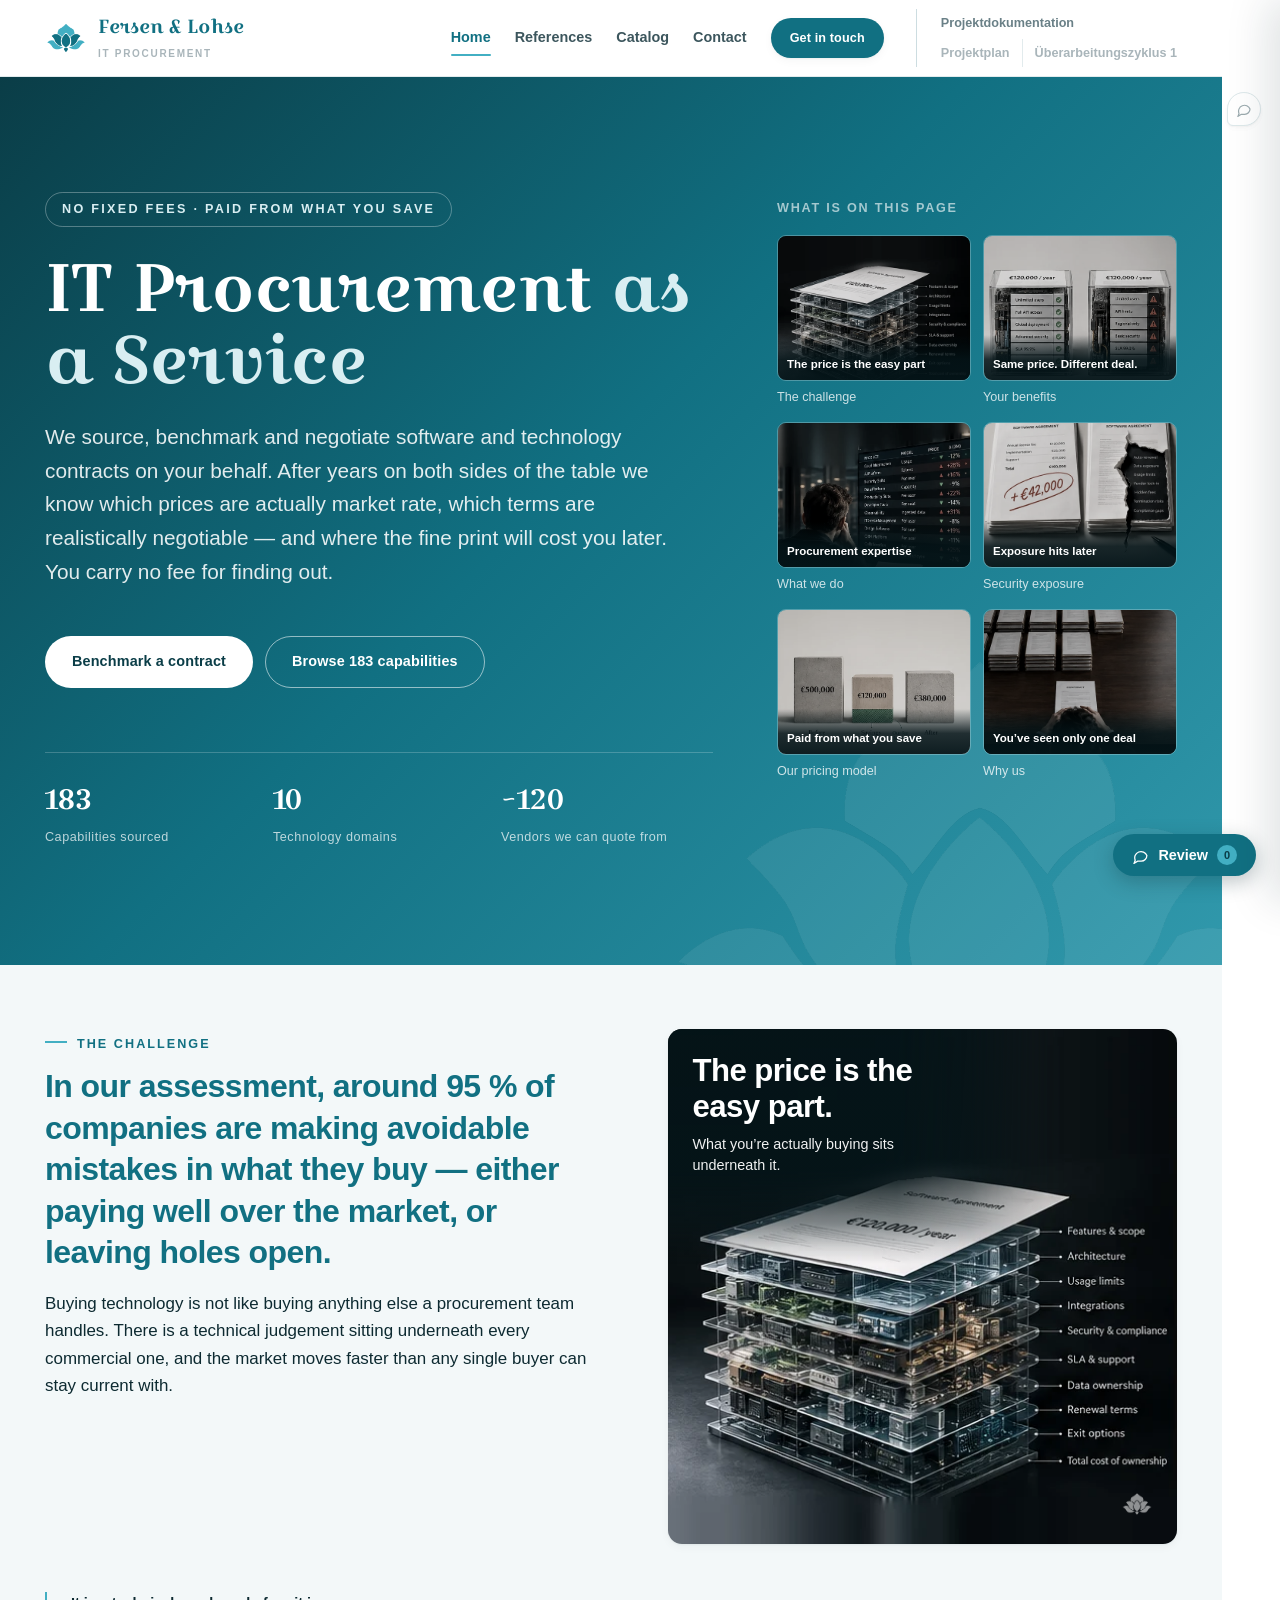
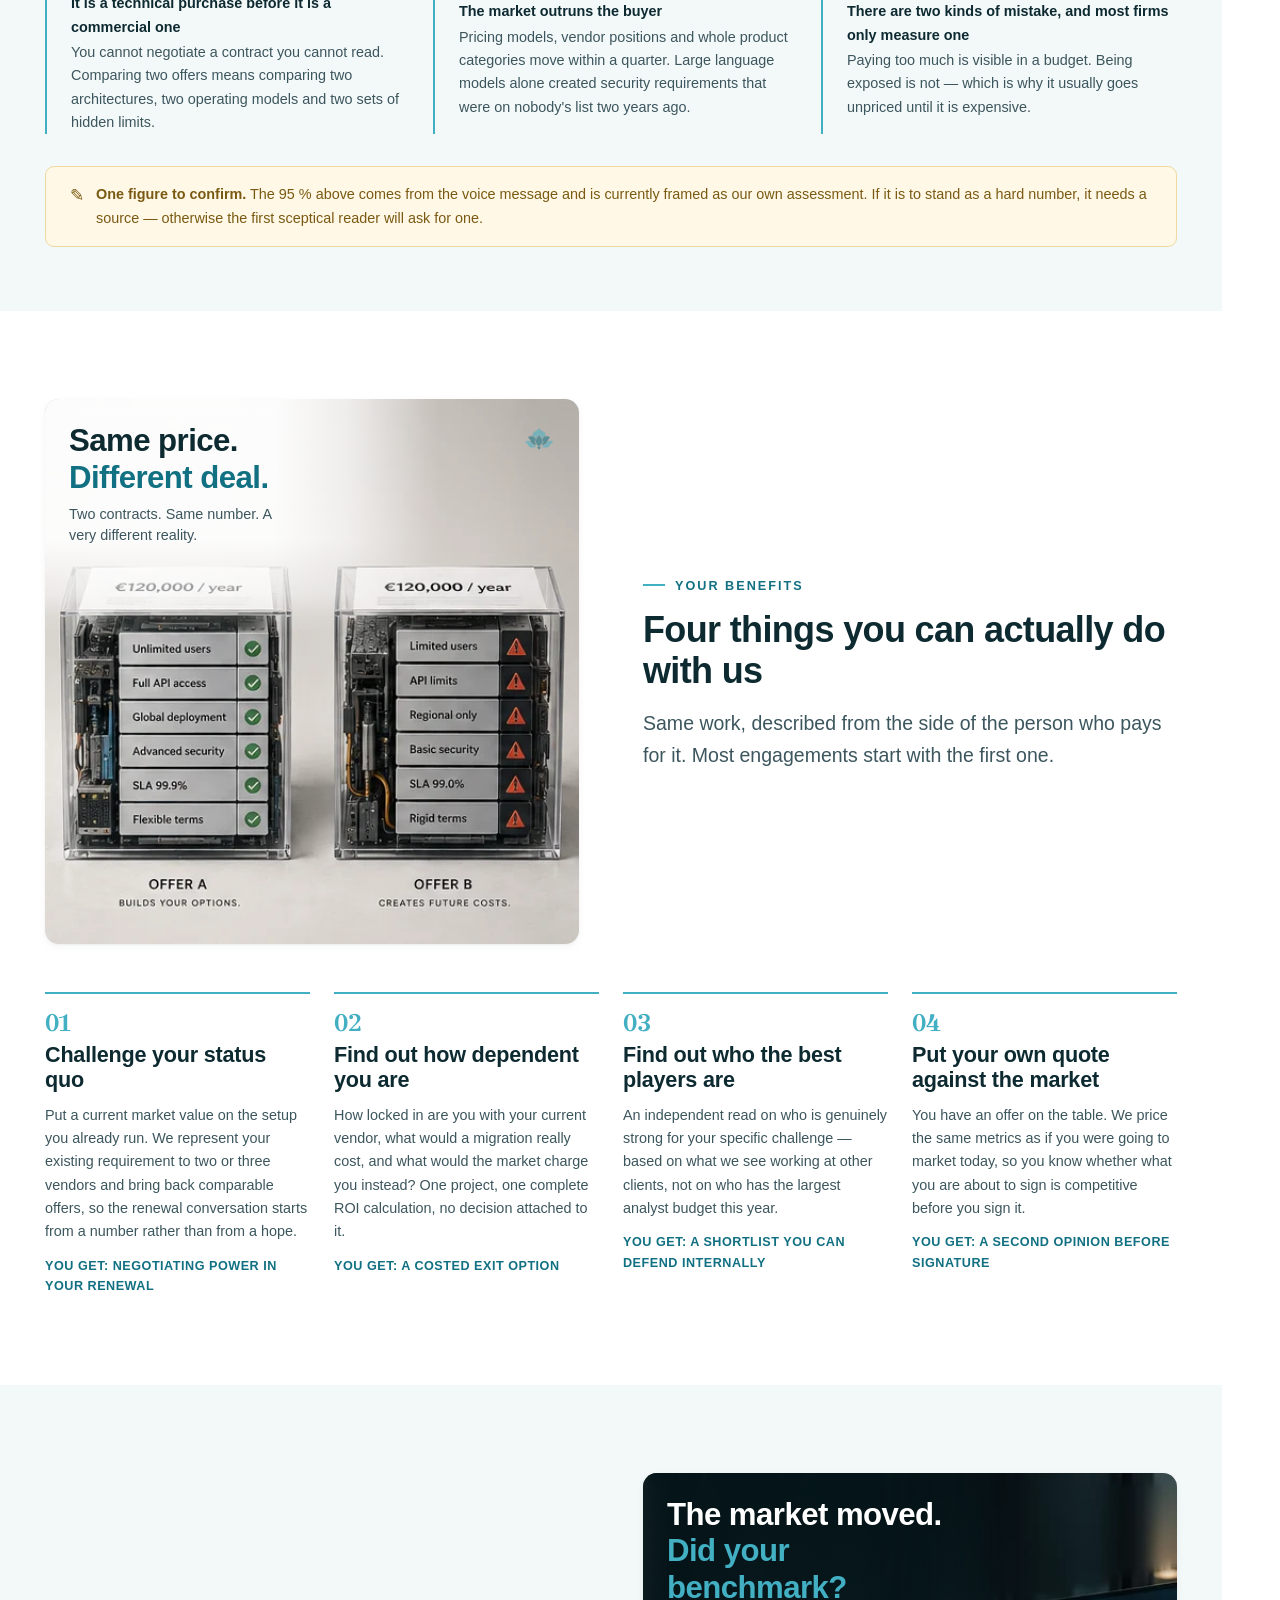
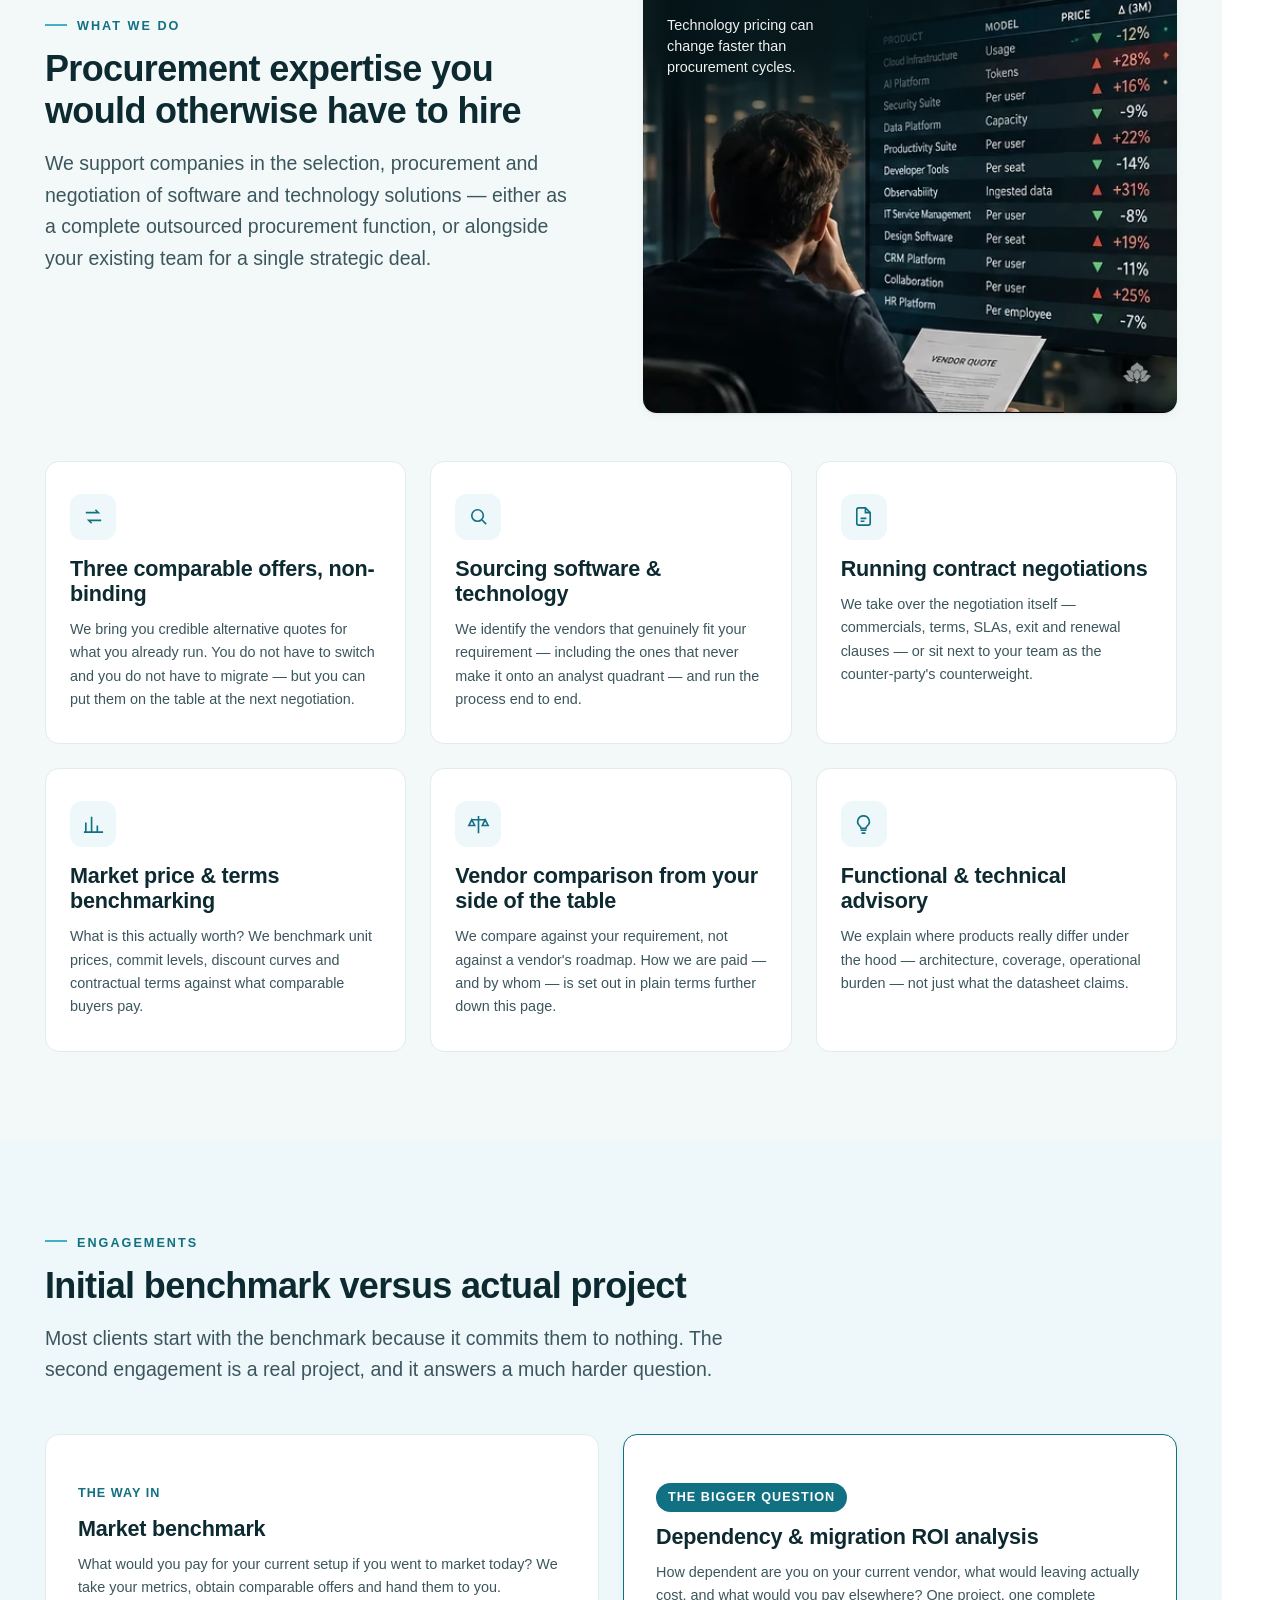
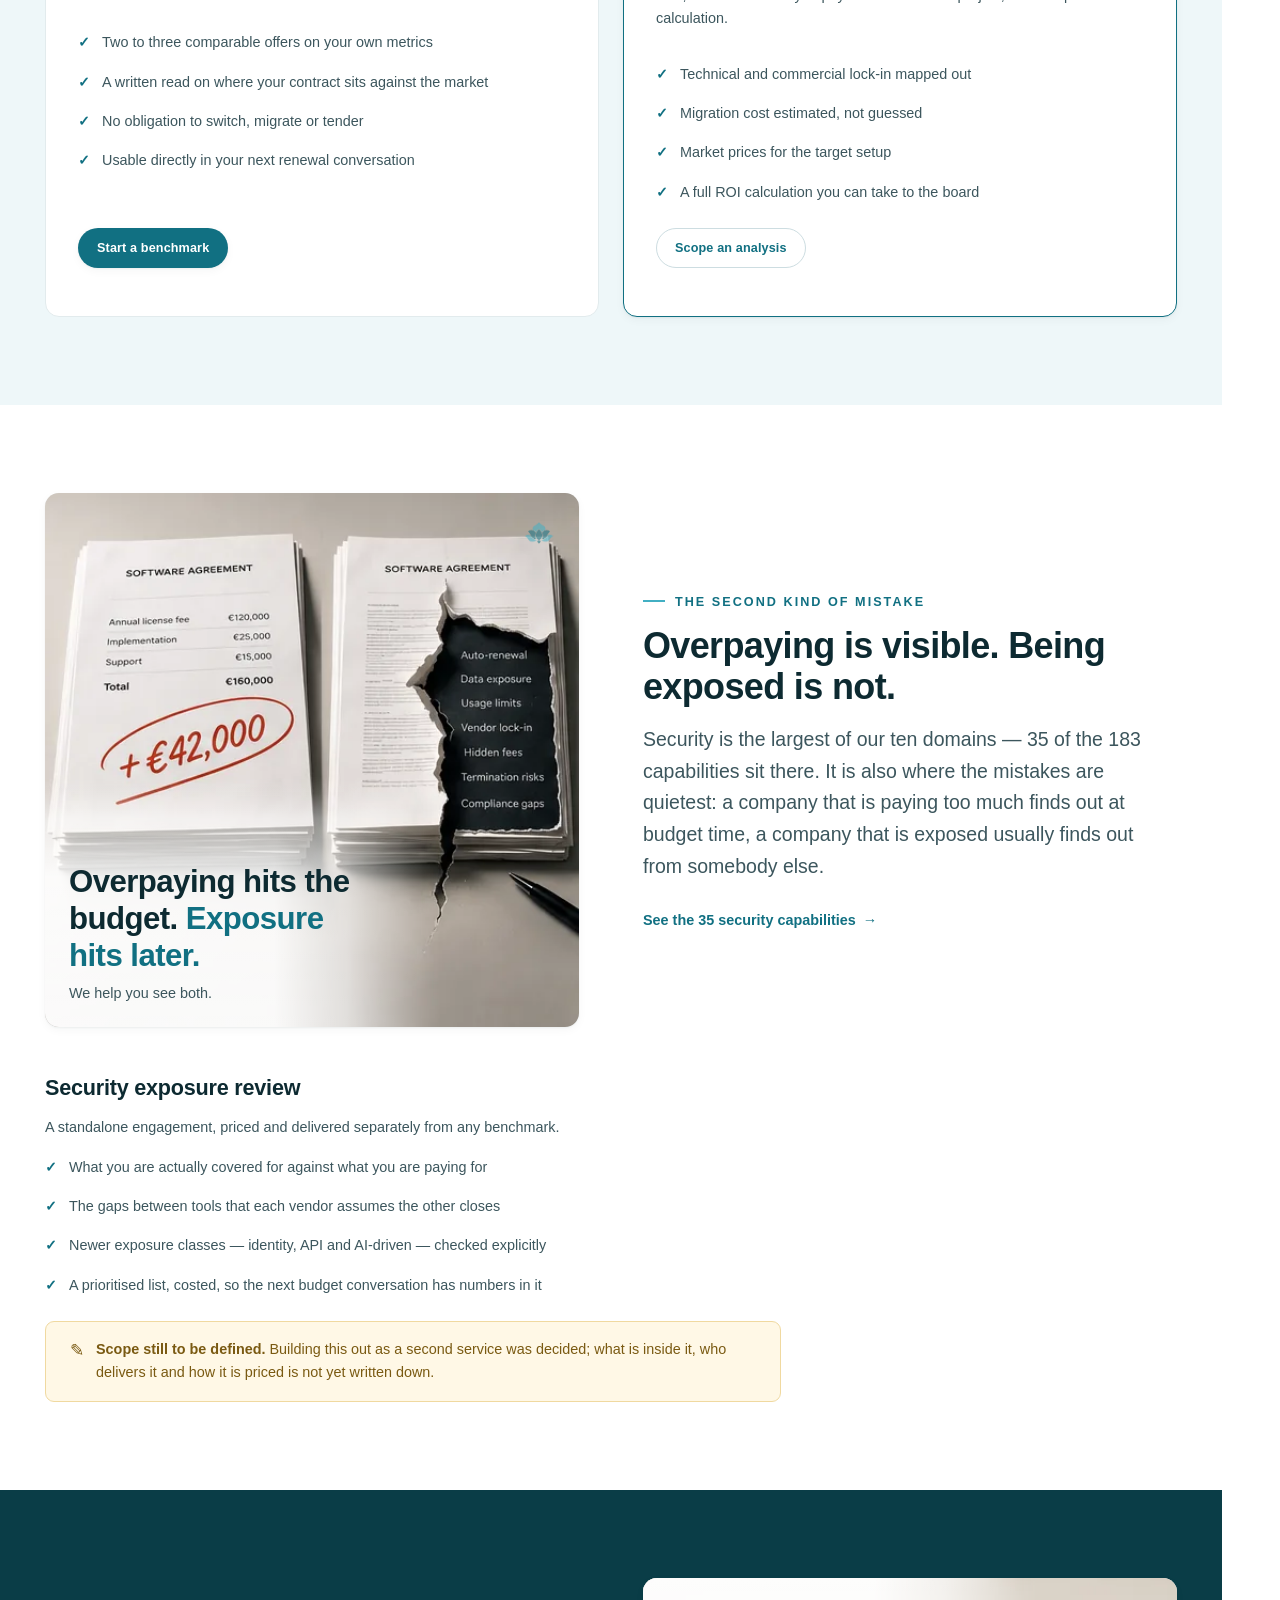
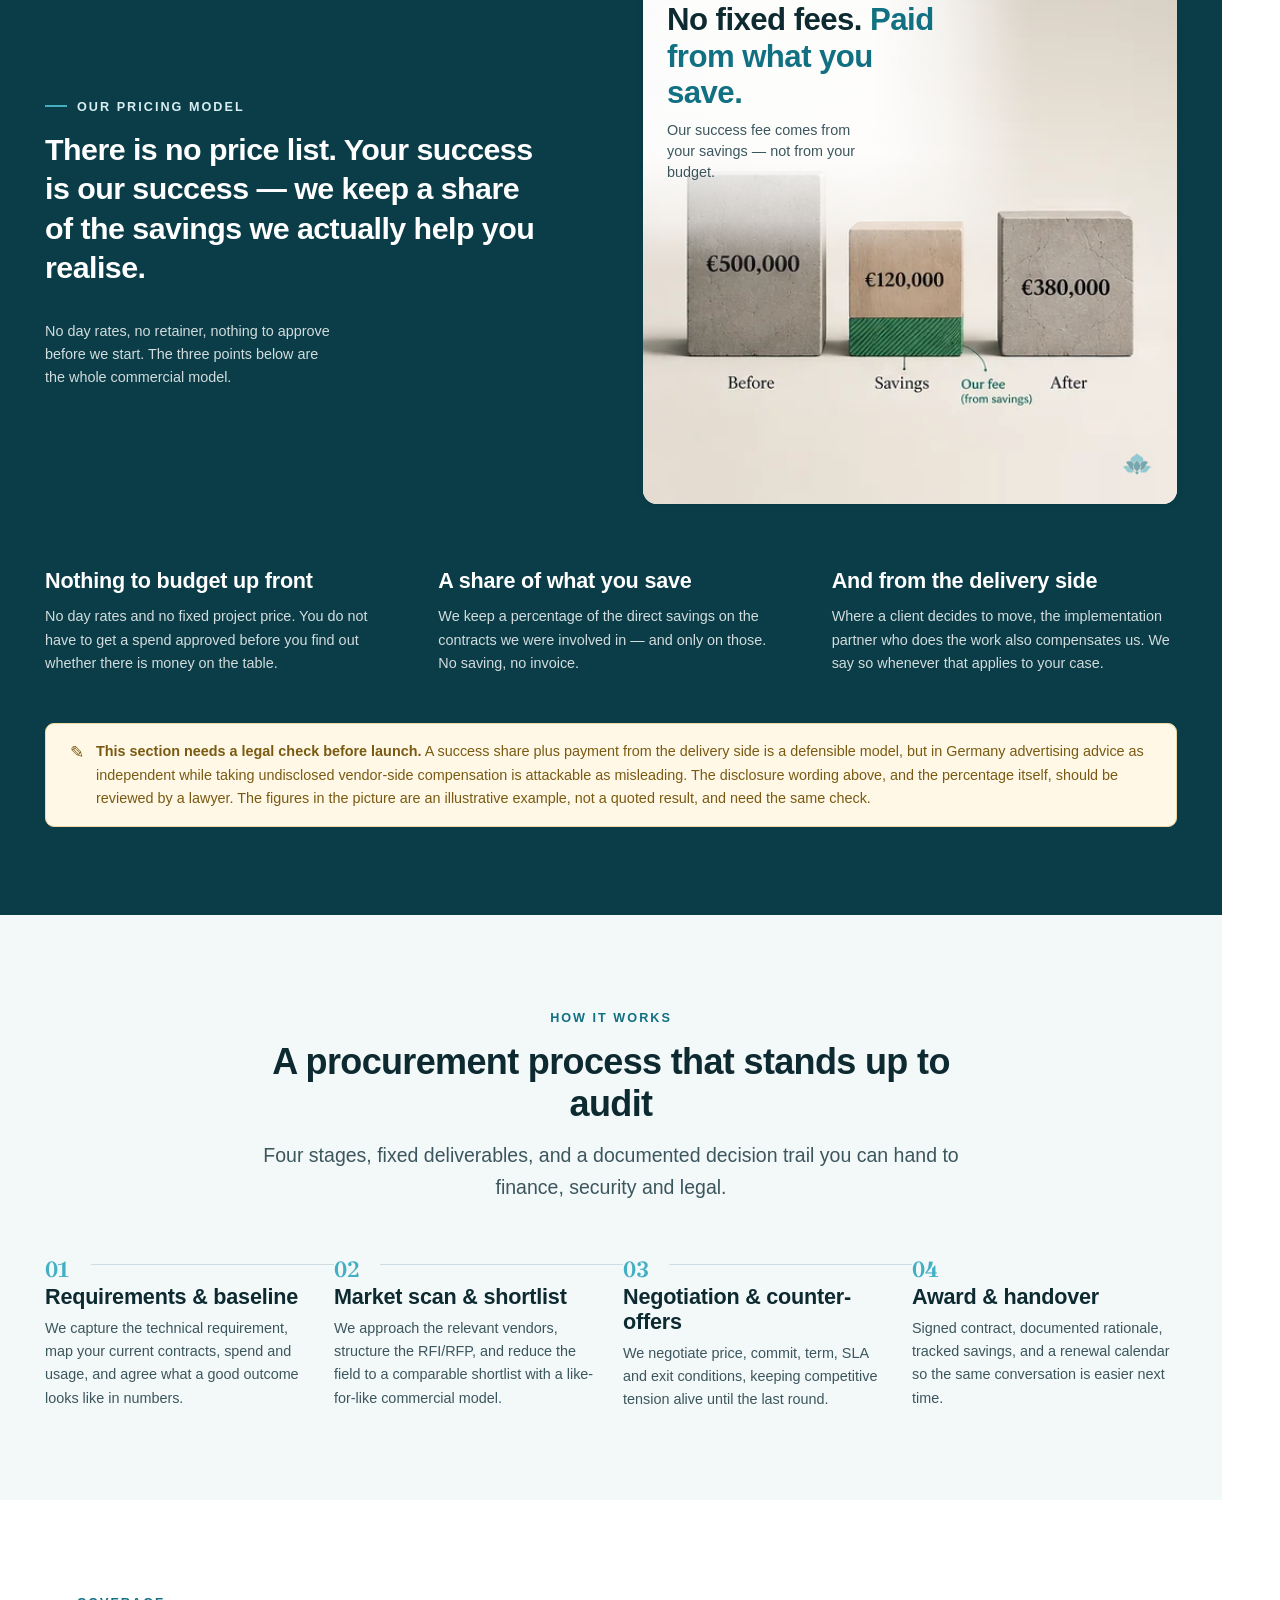
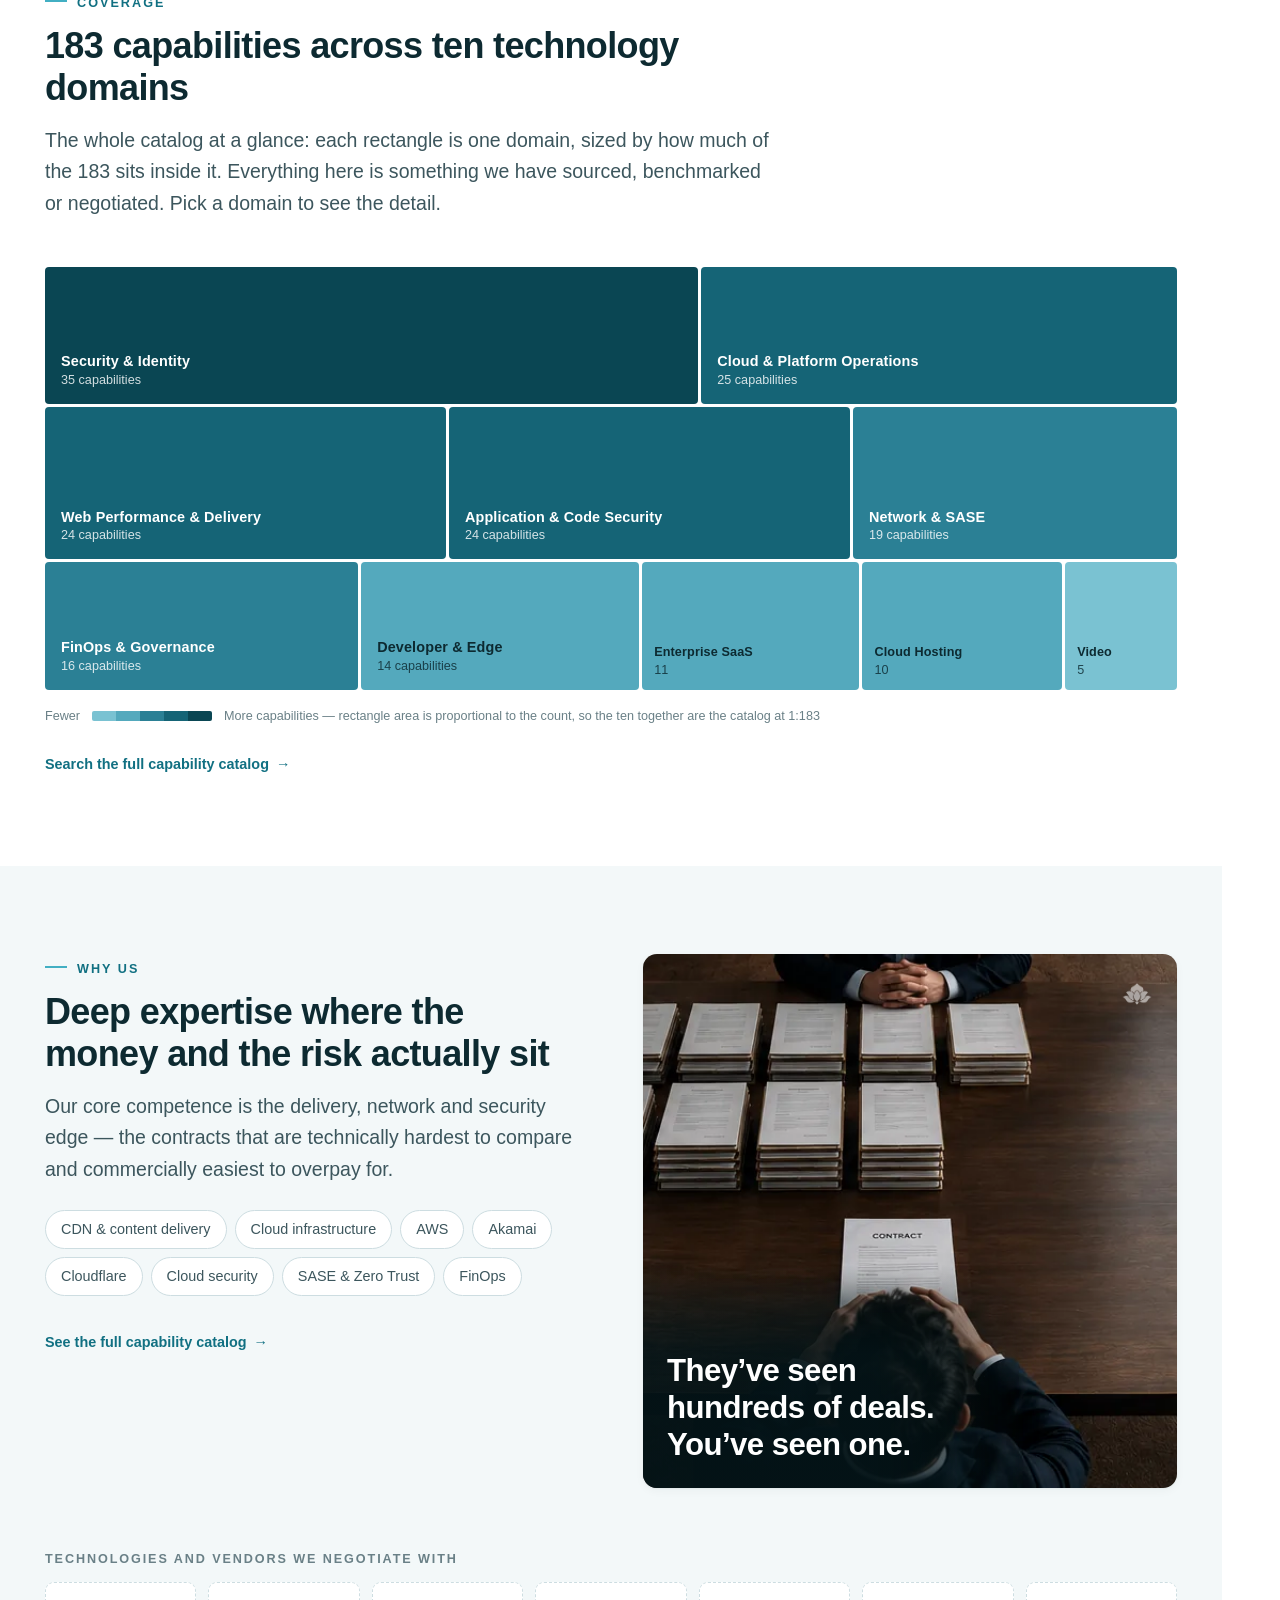
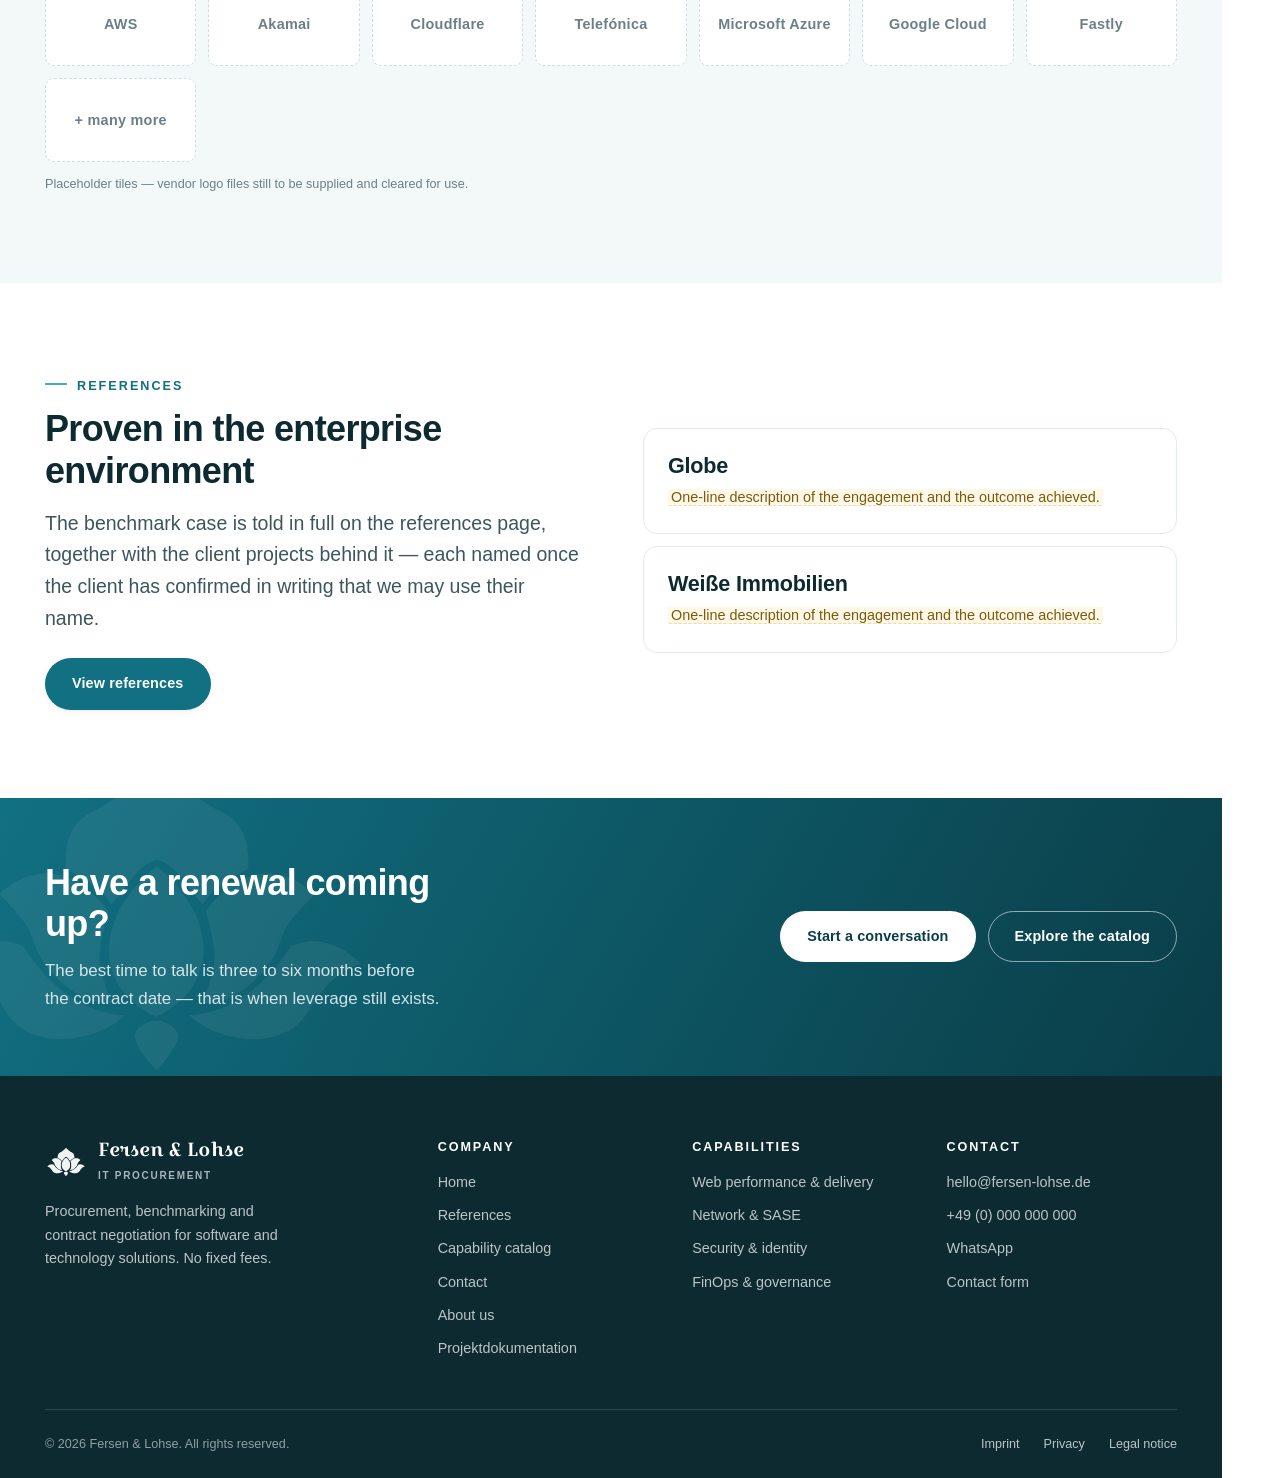
==== commit 188efdae: "graphics" ====
--- a/index.html
+++ b/index.html
@@ -8,7 +8,7 @@
 <meta name="robots" content="noindex, nofollow">
 <link rel="icon" href="assets/img/logo-mark.png">
 <link rel="stylesheet" href="assets/css/site.css">
-<link rel="stylesheet" href="assets/css/review.css">
+<link rel="stylesheet" href="assets/css/review.css?v=20260907">
 </head>
 <body data-page="Home">
 
@@ -50,32 +50,104 @@
   <!-- Decision 01/15: the money model leads instead of the independence claim. -->
   <section class="hero" id="rev-home-hero" data-review-id="home.hero" data-review-label="Home — Hero">
     <div class="container hero__inner">
-      <span class="hero__eyebrow">No fixed fees · Paid from what you save</span>
-      <h1>IT&nbsp;Procurement <em>as a Service</em></h1>
-      <p class="hero__sub">
-        We source, benchmark and negotiate software and technology contracts on your behalf.
-        After years on both sides of the table we know which prices are actually market rate,
-        which terms are realistically negotiable — and where the fine print will cost you later.
-        You carry no fee for finding out.
-      </p>
-      <div class="hero__actions">
-        <a class="btn btn--onDark" href="contact.html">Benchmark a contract</a>
-        <a class="btn btn--outlineDark" href="catalog.html">Browse 183 capabilities</a>
-      </div>
-      <div class="hero__facts">
-        <div class="hero__fact">
-          <strong>183</strong>
-          <span>Capabilities sourced</span>
-        </div>
-        <div class="hero__fact">
-          <strong>10</strong>
-          <span>Technology domains</span>
-        </div>
-        <div class="hero__fact">
-          <strong>~120</strong>
-          <span>Vendors we can quote from</span>
-        </div>
-      </div>
+      <div class="hero__pitch">
+        <span class="hero__eyebrow">No fixed fees &middot; Paid from what you save</span>
+        <h1>IT&nbsp;Procurement <em>as a Service</em></h1>
+        <p class="hero__sub">
+          We source, benchmark and negotiate software and technology contracts on your behalf.
+          After years on both sides of the table we know which prices are actually market rate,
+          which terms are realistically negotiable — and where the fine print will cost you later.
+          You carry no fee for finding out.
+        </p>
+        <div class="hero__actions">
+          <a class="btn btn--onDark" href="contact.html">Benchmark a contract</a>
+          <a class="btn btn--outlineDark" href="catalog.html">Browse 183 capabilities</a>
+        </div>
+        <div class="hero__facts">
+          <div class="hero__fact">
+            <strong>183</strong>
+            <span>Capabilities sourced</span>
+          </div>
+          <div class="hero__fact">
+            <strong>10</strong>
+            <span>Technology domains</span>
+          </div>
+          <div class="hero__fact">
+            <strong>~120</strong>
+            <span>Vendors we can quote from</span>
+          </div>
+        </div>
+      </div>
+
+      <!-- The six sections that carry a picture, beside the pitch rather than
+           under it: you read the claim on the left and see what the page holds
+           on the right. Each card says its own half-sentence over the picture
+           and names its section underneath. -->
+      <nav class="hero__tour" aria-label="What is on this page">
+        <p class="hero__tour-head">What is on this page</p>
+        <ul class="tour">
+          <li>
+            <a class="tour__link" href="#rev-home-problem">
+              <span class="tour__shot">
+                <img class="tour__img" src="assets/img/visual-price-layers.webp" alt=""
+                     width="504" height="511" loading="lazy" decoding="async">
+                <span class="tour__over">The price is the easy part</span>
+              </span>
+              <span class="tour__label">The challenge</span>
+            </a>
+          </li>
+          <li>
+            <a class="tour__link" href="#rev-home-usecases">
+              <span class="tour__shot">
+                <img class="tour__img" src="assets/img/visual-same-price.webp" alt=""
+                     width="501" height="511" loading="lazy" decoding="async">
+                <span class="tour__over">Same price. Different deal.</span>
+              </span>
+              <span class="tour__label">Your benefits</span>
+            </a>
+          </li>
+          <li>
+            <a class="tour__link" href="#rev-home-services">
+              <span class="tour__shot">
+                <img class="tour__img" src="assets/img/visual-market-moved.webp" alt=""
+                     width="505" height="511" loading="lazy" decoding="async">
+                <span class="tour__over">Procurement expertise</span>
+              </span>
+              <span class="tour__label">What we do</span>
+            </a>
+          </li>
+          <li>
+            <a class="tour__link" href="#rev-home-security">
+              <span class="tour__shot">
+                <img class="tour__img" src="assets/img/visual-hidden-exposure.webp" alt=""
+                     width="500" height="500" loading="lazy" decoding="async">
+                <span class="tour__over">Exposure hits later</span>
+              </span>
+              <span class="tour__label">Security exposure</span>
+            </a>
+          </li>
+          <li>
+            <a class="tour__link" href="#rev-home-model">
+              <span class="tour__shot">
+                <img class="tour__img" src="assets/img/visual-savings-share.webp" alt=""
+                     width="505" height="498" loading="lazy" decoding="async">
+                <span class="tour__over">Paid from what you save</span>
+              </span>
+              <span class="tour__label">Our pricing model</span>
+            </a>
+          </li>
+          <li>
+            <a class="tour__link" href="#rev-home-why">
+              <span class="tour__shot">
+                <img class="tour__img" src="assets/img/visual-experience-gap.webp" alt=""
+                     width="500" height="500" loading="lazy" decoding="async">
+                <span class="tour__over">You&rsquo;ve seen only one deal</span>
+              </span>
+              <span class="tour__label">Why us</span>
+            </a>
+          </li>
+        </ul>
+      </nav>
     </div>
   </section>
 
@@ -85,7 +157,7 @@
     <div class="container">
       <div class="problem">
         <div>
-          <span class="eyebrow">Why this is hard</span>
+          <span class="eyebrow">The challenge</span>
           <p class="problem__claim">
             In our assessment, around 95&nbsp;% of companies are making avoidable mistakes in
             what they buy — either paying well over the market, or leaving holes open.
@@ -96,7 +168,22 @@
             market moves faster than any single buyer can stay current with.
           </p>
         </div>
-        <ul class="problem__points">
+
+        <figure class="visual visual--onDark" data-anchor="top-left">
+          <div class="visual__media">
+            <img class="visual__img" src="assets/img/visual-price-layers.webp"
+                 width="504" height="511" loading="lazy" decoding="async"
+                 alt="A software agreement showing € 120,000 a year, lifted clear of a stack of transparent layers. Each layer is labelled with something the price is really covering: features and scope, architecture, usage limits, integrations, security and compliance, SLA and support, data ownership, renewal terms, exit options, total cost of ownership.">
+            <div class="visual__overlay">
+              <p class="visual__title">The price is the easy part.</p>
+              <p class="visual__sub">What you&rsquo;re actually buying sits underneath it.</p>
+            </div>
+            <img class="visual__brand" src="assets/img/logo-mark-white.png" alt="" aria-hidden="true">
+          </div>
+        </figure>
+      </div>
+
+      <ul class="problem__points problem__points--row">
           <li>
             <strong>It is a technical purchase before it is a commercial one</strong>
             You cannot negotiate a contract you cannot read. Comparing two offers means
@@ -113,8 +200,8 @@
             Paying too much is visible in a budget. Being exposed is not — which is why it
             usually goes unpriced until it is expensive.
           </li>
-        </ul>
-      </div>
+      </ul>
+
       <div class="note" style="margin-top:var(--s6)">
         <span class="note__icon" aria-hidden="true">✎</span>
         <div>
@@ -131,17 +218,32 @@
   <!-- Decision 16: a use-case layer for the buyer, as its own section. -->
   <section class="section" id="rev-home-usecases" data-review-id="home.usecases" data-review-label="Home — Use cases for the buyer">
     <div class="container">
-      <div class="section__head">
-        <span class="eyebrow">For the buyer</span>
-        <h2>Four things you can actually do with us</h2>
-        <p class="lead">
-          Same work, described from the side of the person who pays for it. Most engagements
-          start with the first one.
-        </p>
-      </div>
-
-      <div class="grid grid--2">
-        <article class="usecase usecase--lead">
+      <div class="visual visual--split visual--first visual--onLight"
+           data-anchor="top-left" data-brand="top-right">
+        <div class="visual__body">
+          <div class="section__head" style="margin-bottom:0">
+            <span class="eyebrow">Your benefits</span>
+            <h2>Four things you can actually do with us</h2>
+            <p class="lead">
+              Same work, described from the side of the person who pays for it. Most engagements
+              start with the first one.
+            </p>
+          </div>
+        </div>
+        <div class="visual__media">
+          <img class="visual__img" src="assets/img/visual-same-price.webp"
+               width="501" height="511" loading="lazy" decoding="async"
+               alt="Two glass cases of hardware, each sealed under a contract reading € 120,000 a year. Offer A is orderly and ticked off — unlimited users, full API access, global deployment, advanced security, SLA 99.9 %, flexible terms — and builds your options. Offer B is tangled and flagged with warnings — limited users, API limits, regional only, basic security, SLA 99.0 %, rigid terms — and creates future costs.">
+          <div class="visual__overlay">
+            <p class="visual__title">Same price. <em>Different deal.</em></p>
+            <p class="visual__sub">Two contracts. Same number. A very different reality.</p>
+          </div>
+          <img class="visual__brand" src="assets/img/logo-mark.png" alt="" aria-hidden="true">
+        </div>
+      </div>
+
+      <div class="grid grid--4 usecases">
+        <article class="usecase">
           <span class="usecase__n" aria-hidden="true">01</span>
           <h3>Challenge your status quo</h3>
           <p>
@@ -192,14 +294,29 @@
   <!-- Decision 09: the benchmark stays one of six, but is stated far more clearly. -->
   <section class="section section--alt" id="rev-home-services" data-review-id="home.services" data-review-label="Home — What we do (services)">
     <div class="container">
-      <div class="section__head">
-        <span class="eyebrow">What we do</span>
-        <h2>Procurement expertise you would otherwise have to hire</h2>
-        <p class="lead">
-          We support companies in the selection, procurement and negotiation of software and
-          technology solutions — either as a complete outsourced procurement function, or
-          alongside your existing team for a single strategic deal.
-        </p>
+      <div class="visual visual--split visual--onDark" data-anchor="top-left"
+           style="--tw:20ch;--sw:20ch">
+        <div class="visual__body">
+          <div class="section__head" style="margin-bottom:0">
+            <span class="eyebrow">What we do</span>
+            <h2>Procurement expertise you would otherwise have to hire</h2>
+            <p class="lead">
+              We support companies in the selection, procurement and negotiation of software and
+              technology solutions — either as a complete outsourced procurement function, or
+              alongside your existing team for a single strategic deal.
+            </p>
+          </div>
+        </div>
+        <div class="visual__media">
+          <img class="visual__img" src="assets/img/visual-market-moved.webp"
+               width="505" height="511" loading="lazy" decoding="async"
+               alt="A buyer holding a printed vendor quote looks up at a board of three-month price movements by product and pricing model: cloud infrastructure by usage, AI platforms by tokens, security and CRM per user, developer tools per seat, observability by ingested data. Some categories are down by a tenth, others up by a quarter or more.">
+          <div class="visual__overlay">
+            <p class="visual__title">The market moved. <em>Did your benchmark?</em></p>
+            <p class="visual__sub">Technology pricing can change faster than procurement cycles.</p>
+          </div>
+          <img class="visual__brand" src="assets/img/logo-mark-white.png" alt="" aria-hidden="true">
+        </div>
       </div>
 
       <div class="grid grid--3">
@@ -254,68 +371,6 @@
     </div>
   </section>
 
-  <!-- ========================================================== CASE -->
-  <!-- Decisions 04 + 05: the placeholder figures are gone; the anonymised case
-       carries the proof on its own. -->
-  <section class="section" id="rev-home-case" data-review-id="home.case" data-review-label="Home — The benchmark case (anonymised)">
-    <div class="container">
-      <div class="section__head">
-        <span class="eyebrow">Proof</span>
-        <h2>Twelve years unchallenged, and one phone call</h2>
-      </div>
-
-      <div class="case">
-        <div>
-          <p class="lead">
-            A Mexican retail group — a listed business in the billions — had run the same
-            content delivery and web security platform for twelve years. In all that time the
-            contract had never been benchmarked. They were paying €&nbsp;2.4m a year.
-          </p>
-          <ul class="case__steps">
-            <li>A short technical review gave us their real usage metrics.</li>
-            <li>We asked a competing provider to quote against exactly those metrics. The offer came back at roughly half.</li>
-            <li>The client took that number to their incumbent and renegotiated. No tender, no migration, no switch.</li>
-          </ul>
-          <p style="margin-top:var(--s5)">
-            <a class="link-arrow" href="references.html#rev-references-case">The full case on the references page</a>
-          </p>
-        </div>
-
-        <figure class="case__figure">
-          <figcaption>Annual contract value, before and after</figcaption>
-          <div class="compare">
-            <div class="compare__row">
-              <span class="compare__label">Before — twelve years, never benchmarked</span>
-              <div class="compare__track">
-                <div class="compare__bar compare__bar--before" style="width:100%">€&nbsp;2.4m / year</div>
-              </div>
-            </div>
-            <div class="compare__row">
-              <span class="compare__label">After — same vendor, renegotiated</span>
-              <div class="compare__track">
-                <div class="compare__bar compare__bar--after" style="width:79.2%">€&nbsp;1.9m / year</div>
-                <div class="compare__delta" style="left:79.2%;right:0">− €&nbsp;500k</div>
-              </div>
-            </div>
-          </div>
-          <div class="case__result">
-            <strong>€&nbsp;1.5m</strong>
-            <span>saved across the three-year term, without changing provider</span>
-          </div>
-        </figure>
-      </div>
-
-      <div class="note" style="margin-top:var(--s6)">
-        <span class="note__icon" aria-hidden="true">✎</span>
-        <div>
-          <strong>Anonymised on purpose, and more to come.</strong>
-          Client and vendors are unnamed, so no release is needed to publish this.
-          Further examples are to be supplied and will be added alongside it.
-        </div>
-      </div>
-    </div>
-  </section>
-
   <!-- ======================================================== OFFERS -->
   <!-- Decision 18: the dependency analysis becomes a named second product,
        with the benchmark as the light way in. -->
@@ -323,9 +378,9 @@
     <div class="container">
       <div class="section__head">
         <span class="eyebrow">Engagements</span>
-        <h2>Two ways in — one of them very small</h2>
+        <h2>Initial benchmark versus actual project</h2>
         <p class="lead">
-          Most clients start with a benchmark because it commits them to nothing. The second
+          Most clients start with the benchmark because it commits them to nothing. The second
           engagement is a real project, and it answers a much harder question.
         </p>
       </div>
@@ -370,8 +425,8 @@
   <!-- Decision 11: risk becomes a service of its own, not just an argument. -->
   <section class="section" id="rev-home-security" data-review-id="home.security" data-review-label="Home — Security exposure as its own service">
     <div class="container">
-      <div class="grid grid--2" style="align-items:start;gap:var(--s8)">
-        <div>
+      <div class="visual visual--split visual--first visual--onLight" data-anchor="bottom-left">
+        <div class="visual__body">
           <span class="eyebrow">The second kind of mistake</span>
           <h2>Overpaying is visible. Being exposed is not.</h2>
           <p class="lead">
@@ -384,8 +439,20 @@
             <a class="link-arrow" href="catalog.html#security-identity">See the 35 security capabilities</a>
           </p>
         </div>
-        <div>
-          <h3>Security exposure review</h3>
+        <div class="visual__media">
+          <img class="visual__img" src="assets/img/visual-hidden-exposure.webp"
+               width="500" height="500" loading="lazy" decoding="async"
+               alt="Two copies of the same software agreement side by side. One is priced and totalled; the other is torn open to show the auto-renewal, data exposure and termination risks underneath.">
+          <div class="visual__overlay">
+            <p class="visual__title">Overpaying hits the budget. <em>Exposure hits later.</em></p>
+            <p class="visual__sub">We help you see both.</p>
+          </div>
+          <img class="visual__brand" src="assets/img/logo-mark.png" alt="" aria-hidden="true">
+        </div>
+      </div>
+
+      <div style="max-width:46rem">
+        <h3>Security exposure review</h3>
           <p style="color:var(--ink-2);font-size:var(--fs-sm)">
             A standalone engagement, priced and delivered separately from any benchmark.
           </p>
@@ -403,7 +470,6 @@
               who delivers it and how it is priced is not yet written down.
             </div>
           </div>
-        </div>
       </div>
     </div>
   </section>
@@ -413,12 +479,28 @@
        This replaces "no reseller margin, no referral fee, no vendor allegiance". -->
   <section class="section section--deep" id="rev-home-model" data-review-id="home.model" data-review-label="Home — How we are paid (commercial model)">
     <div class="container">
-      <div class="section__head">
-        <span class="eyebrow">How we are paid</span>
-        <p class="model__lead">
-          There is no price list. Your success is our success — we keep a share of the
-          savings we actually help you realise.
-        </p>
+      <div class="visual visual--split visual--onLight" data-anchor="top-left">
+        <div class="visual__body">
+          <span class="eyebrow">Our pricing model</span>
+          <p class="model__lead">
+            There is no price list. Your success is our success — we keep a share of the
+            savings we actually help you realise.
+          </p>
+          <p class="model__sub">
+            No day rates, no retainer, nothing to approve before we start. The three points
+            below are the whole commercial model.
+          </p>
+        </div>
+        <div class="visual__media">
+          <img class="visual__img" src="assets/img/visual-savings-share.webp"
+               width="505" height="498" loading="lazy" decoding="async"
+               alt="Three blocks on a plain surface: € 500,000 before, a € 120,000 saving, and € 380,000 after. Our fee is marked against a share of the saving block, not against the budget.">
+          <div class="visual__overlay">
+            <p class="visual__title">No fixed fees. <em>Paid from what you save.</em></p>
+            <p class="visual__sub">Our success fee comes from your savings — not from your budget.</p>
+          </div>
+          <img class="visual__brand" src="assets/img/logo-mark.png" alt="" aria-hidden="true">
+        </div>
       </div>
 
       <div class="model">
@@ -452,7 +534,8 @@
           A success share plus payment from the delivery side is a defensible model, but in
           Germany advertising advice as independent while taking undisclosed vendor-side
           compensation is attackable as misleading. The disclosure wording above, and the
-          percentage itself, should be reviewed by a lawyer.
+          percentage itself, should be reviewed by a lawyer. The figures in the picture are
+          an illustrative example, not a quoted result, and need the same check.
         </div>
       </div>
     </div>
@@ -602,7 +685,20 @@
             <a class="link-arrow" href="catalog.html">See the full capability catalog</a>
           </p>
         </div>
-        <div>
+        <figure class="visual visual--onDark" data-anchor="bottom-left">
+          <div class="visual__media">
+            <img class="visual__img" src="assets/img/visual-experience-gap.webp"
+                 width="500" height="500" loading="lazy" decoding="async"
+                 alt="One buyer alone with a single contract at the near end of a table, facing row upon row of stacked agreements at the far end.">
+            <div class="visual__overlay">
+              <p class="visual__title">They&rsquo;ve seen hundreds of deals. You&rsquo;ve seen one.</p>
+            </div>
+            <img class="visual__brand" src="assets/img/logo-mark-white.png" alt="" aria-hidden="true">
+          </div>
+        </figure>
+      </div>
+
+      <div style="margin-top:var(--s8)">
           <h3 style="font-size:var(--fs-xs);letter-spacing:.15em;text-transform:uppercase;color:var(--ink-3)">
             Technologies and vendors we negotiate with
           </h3>
@@ -619,60 +715,6 @@
           <p class="field__hint" style="margin-top:var(--s3)">
             Placeholder tiles — vendor logo files still to be supplied and cleared for use.
           </p>
-        </div>
-      </div>
-    </div>
-  </section>
-
-  <!-- ========================================================== TEAM -->
-  <!-- Decision 07: a team presence, but slim — a section here rather than a
-       sixth page. -->
-  <section class="section" id="rev-home-team" data-review-id="home.team" data-review-label="Home — The people behind it">
-    <div class="container">
-      <div class="section__head">
-        <span class="eyebrow">The people</span>
-        <h2>Who you are actually working with</h2>
-        <p class="lead">
-          The reach is the product. Three people, and the vendor relationships they have
-          built over their careers — that is what turns a request into a real quote inside
-          a few days.
-        </p>
-      </div>
-
-      <div class="people">
-        <article class="person">
-          <h3>Miguel Fersen</h3>
-          <span class="person__role ph">Role to be confirmed</span>
-          <p>
-            <span class="ph">Two or three sentences: background, which parts of the market
-            he negotiates in, and where the vendor relationships come from.</span>
-          </p>
-        </article>
-        <article class="person">
-          <h3>Fredrik <span class="ph">Surname</span></h3>
-          <span class="person__role ph">Role to be confirmed</span>
-          <p>
-            <span class="ph">Two or three sentences: background, which parts of the market
-            he negotiates in, and where the vendor relationships come from.</span>
-          </p>
-        </article>
-        <article class="person">
-          <h3>Noel <span class="ph">Surname</span></h3>
-          <span class="person__role ph">Role to be confirmed</span>
-          <p>
-            <span class="ph">Two or three sentences: background, which parts of the market
-            he negotiates in, and where the vendor relationships come from.</span>
-          </p>
-        </article>
-      </div>
-
-      <div class="note" style="margin-top:var(--s6)">
-        <span class="note__icon" aria-hidden="true">✎</span>
-        <div>
-          <strong>Names, roles and profile text needed.</strong>
-          Kept deliberately slim — no photos, no separate team page. Three short profiles
-          and the surnames are all that is missing.
-        </div>
       </div>
     </div>
   </section>
@@ -680,25 +722,22 @@
   <!-- =================================================== REFERENCES -->
   <!-- Decision 06: Globe and Weiße Immobilien stay; copy and written releases
        are being supplied. -->
-  <section class="section section--alt" id="rev-home-references" data-review-id="home.references" data-review-label="Home — References teaser">
+  <section class="section" id="rev-home-references" data-review-id="home.references" data-review-label="Home — References teaser">
     <div class="container">
       <div class="grid grid--2" style="align-items:center;gap:var(--s8)">
         <div>
           <span class="eyebrow">References</span>
           <h2>Proven in the enterprise environment</h2>
           <p class="lead">
-            The benchmark case in full, plus selected client projects — named once each
-            client has confirmed in writing that we may use their name.
+            The benchmark case is told in full on the references page, together with the
+            client projects behind it — each named once the client has confirmed in writing
+            that we may use their name.
           </p>
           <p style="margin-top:var(--s5)">
             <a class="btn btn--primary" href="references.html">View references</a>
           </p>
         </div>
         <div class="grid" style="gap:var(--s3)">
-          <article class="card" style="padding:var(--s5)">
-            <h3 style="margin-bottom:var(--s2)">Mexican retail group</h3>
-            <p>€&nbsp;1.5m saved across a three-year term, without changing provider.</p>
-          </article>
           <article class="card" style="padding:var(--s5)">
             <h3 style="margin-bottom:var(--s2)">Globe</h3>
             <p><span class="ph">One-line description of the engagement and the outcome achieved.</span></p>
@@ -753,6 +792,7 @@
           <li><a href="references.html">References</a></li>
           <li><a href="catalog.html">Capability catalog</a></li>
           <li><a href="contact.html">Contact</a></li>
+          <li><a href="contact.html#about">About us</a></li>
           <li><a href="project.html">Projektdokumentation</a></li>
         </ul>
       </div>
@@ -791,6 +831,7 @@
 
 <script src="assets/js/site.js"></script>
 <script src="assets/js/handoff.js"></script>
-<script src="assets/js/review.js"></script>
+<script src="assets/js/dictation.js?v=20260907"></script>
+<script src="assets/js/review.js?v=20260907"></script>
 </body>
 </html>
--- a/assets/css/site.css
+++ b/assets/css/site.css
@@ -351,7 +351,20 @@
   opacity: .07;
   pointer-events: none;
 }
-.hero__inner { position: relative; z-index: 1; max-width: 47rem; }
+.hero__inner { position: relative; z-index: 1; }
+.hero__pitch { max-width: 47rem; }
+
+/* Wide enough for two columns: the pitch on the left, the page's pictures on
+   the right, so the claim and what backs it are read together. Below that the
+   cards fall under the pitch and widen out. */
+@media (min-width: 1080px) {
+  .hero__inner {
+    display: grid;
+    grid-template-columns: minmax(0, 1fr) minmax(330px, 400px);
+    gap: var(--s8);
+    align-items: start;
+  }
+}
 .hero h1 {
   font-family: var(--font-display);
   font-size: var(--fs-hero);
@@ -391,6 +404,110 @@
   border-top: 1px solid rgba(255, 255, 255, .2);
 }
 @media (max-width: 620px) { .hero__facts { grid-template-columns: 1fr 1fr; } }
+/* ------------------------------------------ the hero's picture index -- */
+
+/* Six sections of this page carry a picture, and all six sit in the hero as
+   cards: a thumbnail with its own half-sentence laid over it, the section's
+   name underneath. The line over the picture is a hint, not the section's
+   headline — at this size the full sentence would be unreadable and the point
+   is to suggest what is down there.
+
+   They are photographs on a saturated teal ground, which is the difficulty: at
+   full strength six small pictures fight both the gradient and each other. So
+   they are held back — desaturated and dimmed — until they are pointed at.
+   Neither line depends on that: both are real text, the one over the picture
+   on its own scrim. */
+.hero__tour { margin-top: var(--s7); padding-top: var(--s5); border-top: 1px solid rgba(255, 255, 255, .2); }
+
+@media (min-width: 1080px) {
+  .hero__tour { margin-top: 6px; padding-top: 0; border-top: 0; }
+}
+
+.hero__tour-head {
+  font-size: var(--fs-xs);
+  font-weight: 650;
+  letter-spacing: .14em;
+  text-transform: uppercase;
+  color: rgba(255, 255, 255, .62);
+  margin: 0 0 var(--s4);
+}
+
+.tour {
+  list-style: none;
+  margin: 0;
+  padding: 0;
+  display: grid;
+  grid-template-columns: repeat(3, minmax(0, 1fr));
+  gap: var(--s4) var(--s3);
+}
+
+@media (min-width: 1080px) { .tour { grid-template-columns: repeat(2, minmax(0, 1fr)); } }
+@media (max-width: 560px)  { .tour { grid-template-columns: repeat(2, minmax(0, 1fr)); } }
+
+.tour li { margin: 0; }
+
+.tour__link {
+  display: grid;
+  gap: 8px;
+  text-decoration: none;
+  color: #fff;
+}
+
+.tour__shot {
+  position: relative;
+  display: block;
+  border-radius: 9px;
+  overflow: hidden;
+  border: 1px solid rgba(255, 255, 255, .25);
+  transition: border-color .2s ease, transform .2s ease;
+}
+
+.tour__img {
+  width: 100%;
+  aspect-ratio: 4 / 3;
+  object-fit: cover;
+  display: block;
+  filter: saturate(.45) brightness(.86) contrast(1.04);
+  transition: filter .2s ease;
+}
+
+/* The hint sits on its own band at the foot of the card. A full-width scrim is
+   right here and wrong on the big pictures: at 180px there is no quiet corner
+   to tuck it into, and the band reads as a caption rather than as a wash. */
+.tour__over {
+  position: absolute;
+  inset: auto 0 0 0;
+  padding: 22px 9px 8px;
+  font-size: 11.5px;
+  line-height: 1.3;
+  font-weight: 620;
+  color: #fff;
+  background: linear-gradient(to top,
+    rgba(4, 20, 24, .95) 0%, rgba(4, 20, 24, .86) 46%, rgba(4, 20, 24, 0) 100%);
+}
+
+.tour__label {
+  font-size: var(--fs-xs);
+  line-height: 1.35;
+  color: rgba(255, 255, 255, .78);
+  transition: color .2s ease;
+}
+
+.tour__link:hover .tour__img,
+.tour__link:focus-visible .tour__img { filter: none; }
+.tour__link:hover .tour__shot,
+.tour__link:focus-visible .tour__shot {
+  border-color: rgba(255, 255, 255, .8);
+  transform: translateY(-3px);
+}
+.tour__link:hover .tour__label,
+.tour__link:focus-visible .tour__label { color: #fff; }
+
+@media (prefers-reduced-motion: reduce) {
+  .tour__shot, .tour__img { transition: none; }
+  .tour__link:hover .tour__shot, .tour__link:focus-visible .tour__shot { transform: none; }
+}
+
 .hero__fact strong {
   display: block;
   font-family: var(--font-display);
@@ -417,6 +534,18 @@
 .pagehead p { color: rgba(255, 255, 255, .84); font-size: 1.08rem; margin: 0; }
 .pagehead .eyebrow { color: var(--light-soft); }
 .pagehead .eyebrow::before { background: var(--light); }
+
+.pagehead__jump { margin: var(--s5) 0 0; }
+.pagehead__jump a {
+  display: inline-flex; align-items: center; gap: 7px;
+  font-size: var(--fs-sm); font-weight: 650;
+  color: #fff;
+  text-decoration: none;
+  border-bottom: 1px solid rgba(255, 255, 255, .45);
+  padding-bottom: 2px;
+}
+.pagehead__jump a::after { content: "↓"; }
+.pagehead__jump a:hover { border-bottom-color: #fff; }
 
 .breadcrumb {
   font-size: var(--fs-xs); color: rgba(255,255,255,.6);
@@ -781,7 +910,9 @@
 @media (min-width: 860px) { .problem { grid-template-columns: minmax(0, 1.1fr) minmax(0, 1fr); gap: var(--s8); } }
 
 .problem__claim {
-  font-family: var(--font-display);
+  font-family: var(--font-sans);
+  font-weight: 650;
+  letter-spacing: -.018em;
   font-size: clamp(1.35rem, 1.05rem + 1.25vw, 2rem);
   line-height: 1.3;
   color: var(--deep);
@@ -802,6 +933,23 @@
 /* ------------------------------------------- buyer use cases — question 16 -- */
 
 .usecase { position: relative; padding-top: var(--s6); }
+
+/* All four in one row, reading as one band: a rule over each and the figure
+   hanging off it. Deliberately no connector between them — the four are
+   alternatives, not stages, and a line across would promise a sequence that
+   does not exist. The "the main one" chip that used to sit beside the first
+   heading is gone with the same argument the review made: it broke the row,
+   and the intro above already says most engagements start there. */
+.usecases .usecase {
+  border-top: 2px solid var(--light);
+  padding-top: var(--s4);
+}
+
+.usecases .usecase__n {
+  position: static;
+  display: block;
+  margin-bottom: var(--s2);
+}
 
 .usecase__n {
   position: absolute;
@@ -822,23 +970,6 @@
   text-transform: uppercase;
   color: var(--deep);
   font-weight: 650;
-}
-
-.usecase--lead h3::after {
-  content: "The main one";
-  display: inline-block;
-  margin-left: var(--s3);
-  padding: 2px 9px;
-  border-radius: var(--radius-pill);
-  background: var(--light-tint);
-  border: 1px solid var(--light-soft);
-  color: var(--deep);
-  font-family: var(--font-sans);
-  font-size: var(--fs-xs);
-  font-weight: 650;
-  letter-spacing: .03em;
-  text-transform: none;
-  vertical-align: middle;
 }
 
 /* -------------------------------------- the anonymised case — question 04 -- */
@@ -951,7 +1082,23 @@
   flex-direction: column;
 }
 
-.offer--second { background: var(--light-tint); border-color: var(--light-soft); }
+/* The second engagement used to be filled with --light-tint — which is the
+   exact colour of the band it sits on, so on the tinted section it read as a
+   hole rather than as a card. It is now the one that carries the weight: the
+   same white surface as the first, with the brand edge and a filled tag,
+   which is also the honest hierarchy — it is the larger engagement. */
+.offer--second {
+  background: #fff;
+  border: 1.5px solid var(--deep);
+  box-shadow: var(--shadow-sm);
+}
+
+.offer--second .offer__tag {
+  background: var(--deep);
+  color: #fff;
+  padding: 4px 12px;
+  border-radius: var(--radius-pill);
+}
 
 .offer__tag {
   align-self: flex-start;
@@ -1162,8 +1309,22 @@
 
 .model__item h3 { color: #fff; }
 
+/* The picture used to run the full width of the section with the three points
+   pressed up underneath it. It now sits beside the lead — the arrangement the
+   two sections above use — and the row of points gets a full band of air. */
+.section--deep .visual--split { margin-block-end: var(--s8); }
+
+.model__sub {
+  color: rgba(255, 255, 255, .82);
+  font-size: var(--fs-sm);
+  max-width: 36ch;
+  margin: var(--s4) 0 0;
+}
+
 .model__lead {
-  font-family: var(--font-display);
+  font-family: var(--font-sans);
+  font-weight: 650;
+  letter-spacing: -.018em;
   font-size: clamp(1.3rem, 1.05rem + 1.1vw, 1.9rem);
   line-height: 1.3;
   color: #fff;
@@ -1247,3 +1408,249 @@
    The ids match what review.js derives from data-review-id, so the jump also
    works with the review layer stripped out. */
 [id^="rev-"] { scroll-margin-top: calc(76px + var(--s4)); }
+
+/* ------------------------------------------------ visual — image template --
+
+   The first photographic imagery on the site. One template, used six times on
+   the home page: a picture, a short line of text laid over it, and the lotus
+   mark in the corner. The text is real HTML, never burnt into the file — so it
+   stays editable, selectable, searchable and legible at 390px, and a picture
+   can be swapped without re-rendering its headline.
+
+   Note this pulls task B7 (Bild- und Iconsprache) forward out of the backlog,
+   ahead of B2. The images themselves are placeholders at 500px until the
+   high-resolution regenerations land under the same filenames.
+
+   Three of the six pictures are dark and three are light, so the tone is a
+   modifier rather than one fixed scrim: --onDark paints white text over a dark
+   wash, --onLight ink text over a light one. data-anchor puts the text in
+   whichever corner of that particular picture is quietest.                  */
+
+.visual { margin: 0; display: block; }
+
+/* The picture itself. Identical in every variant — this is the template. */
+.visual__media {
+  position: relative;
+  overflow: hidden;
+  border-radius: var(--radius);
+  box-shadow: var(--shadow-sm);
+  background: var(--paper-alt);
+}
+
+/* Never cropped. Four of the six carry their own explanatory labels — leader
+   lines, column headers, the Before/Savings/After row — and several of those
+   sit hard against the edge of the frame, so object-fit: cover would quietly
+   cut the part that makes the picture mean anything. The file's own proportions
+   decide the height; width/height on the tag hold the space while it loads. */
+.visual__img { width: 100%; }
+
+/* The wash rides on the overlay itself rather than on a pseudo-element of the
+   picture, so a picture used without a line of text over it — the security one,
+   whose headline sits beside it and whose own printed detail is the point —
+   keeps its full contrast instead of being flattened for no reason.
+
+   It clears entirely by three quarters of the way down: heavy enough at the
+   anchored edge to hold the text, gone before it starts greying out the part of
+   the photograph that carries the meaning. */
+/* The overlay used to be the size of the picture, with a full-width band
+   washing the top (or bottom) half of it. Miguel's review of 7 September:
+   that band reaches into the middle of the picture and is too conspicuous —
+   make it smaller and keep it around the text.
+
+   So the overlay is now the size of its own text, sitting in the anchored
+   corner, and the wash fades on both axes independently: a vertical gradient
+   for the paint, a horizontal mask for how far across it carries. Two axes
+   rather than one ellipse, because a radial fade measures from the corner and
+   goes thin exactly where the last line of text ends. It fades out inside the
+   box's own padding, which is why that padding is lopsided — the deep side is
+   the side the gradient dies on, so it never ends on a hard edge beside a
+   letter.
+
+   The scrim is a pseudo-element, not the box's own background: the mask would
+   otherwise take the text with it. The children are pulled back on top with
+   position: relative, and isolation keeps that ordering local. */
+.visual__overlay {
+  position: absolute;
+  top: 0;
+  left: 0;
+  max-width: min(88%, 42ch);
+  padding: var(--s5) var(--s9) var(--s9) var(--s5);
+  display: grid;
+  gap: var(--s2);
+  pointer-events: none;
+  isolation: isolate;
+  --scrim-mask: linear-gradient(to right, #000 0%, #000 58%, rgba(0, 0, 0, .72) 76%, rgba(0, 0, 0, .3) 89%, rgba(0, 0, 0, .08) 96%, transparent 100%);
+  --scrim-hold: 60%;   /* full strength this far down the box … */
+  --scrim-tail: 83%;   /* … then half, then nothing at its edge  */
+}
+
+.visual__overlay > * { position: relative; }
+
+.visual__overlay::before {
+  content: "";
+  position: absolute;
+  inset: 0;
+  background: var(--scrim);
+  -webkit-mask-image: var(--scrim-mask);
+          mask-image: var(--scrim-mask);
+}
+
+.visual[data-anchor^="bottom"] .visual__overlay {
+  top: auto;
+  bottom: 0;
+  padding: var(--s9) var(--s9) var(--s5) var(--s5);
+}
+.visual[data-anchor$="right"] .visual__overlay {
+  left: auto;
+  right: 0;
+  text-align: right;
+  justify-items: end;
+  padding-left: var(--s9);
+  padding-right: var(--s5);
+  --scrim-mask: linear-gradient(to left, #000 0%, #000 58%, rgba(0, 0, 0, .72) 76%, rgba(0, 0, 0, .3) 89%, rgba(0, 0, 0, .08) 96%, transparent 100%);
+}
+
+/* On a phone the picture is barely 330px wide, and 88px of fade on two sides
+   of the box leaves the text almost no line to wrap in: it grows taller than
+   the picture and gets clipped by the frame. The fade zones shrink with the
+   screen, and the per-picture text widths come off entirely — the box's own
+   max-width is the narrower constraint at this size. */
+@media (max-width: 640px) {
+  .visual__overlay {
+    max-width: 94%;
+    padding: var(--s4) var(--s6) var(--s6) var(--s4);
+    --scrim-mask: linear-gradient(to right, #000 0%, #000 74%, rgba(0, 0, 0, .74) 86%, rgba(0, 0, 0, .3) 95%, transparent 100%);
+    --scrim-hold: 80%;
+    --scrim-tail: 94%;
+  }
+  .visual[data-anchor^="bottom"] .visual__overlay {
+    padding: var(--s6) var(--s6) var(--s4) var(--s4);
+  }
+  .visual[data-anchor$="right"] .visual__overlay {
+    padding-left: var(--s6);
+    padding-right: var(--s4);
+    --scrim-mask: linear-gradient(to left, #000 0%, #000 74%, rgba(0, 0, 0, .74) 86%, rgba(0, 0, 0, .3) 95%, transparent 100%);
+  }
+  .visual__title, .visual__sub { max-width: none; }
+}
+
+.visual--onDark .visual__overlay {
+  --scrim: linear-gradient(to bottom,
+    rgba(4, 20, 24, .92) 0%, rgba(4, 20, 24, .88) var(--scrim-hold),
+    rgba(4, 20, 24, .48) var(--scrim-tail), rgba(4, 20, 24, .14) 93%, rgba(4, 20, 24, 0) 100%);
+}
+.visual--onDark[data-anchor^="bottom"] .visual__overlay {
+  --scrim: linear-gradient(to top,
+    rgba(4, 20, 24, .92) 0%, rgba(4, 20, 24, .88) var(--scrim-hold),
+    rgba(4, 20, 24, .48) var(--scrim-tail), rgba(4, 20, 24, .14) 93%, rgba(4, 20, 24, 0) 100%);
+}
+.visual--onLight .visual__overlay {
+  --scrim: linear-gradient(to bottom,
+    rgba(255, 255, 255, .95) 0%, rgba(255, 255, 255, .92) var(--scrim-hold),
+    rgba(255, 255, 255, .54) var(--scrim-tail), rgba(255, 255, 255, .14) 93%, rgba(255, 255, 255, 0) 100%);
+}
+.visual--onLight[data-anchor^="bottom"] .visual__overlay {
+  --scrim: linear-gradient(to top,
+    rgba(255, 255, 255, .95) 0%, rgba(255, 255, 255, .92) var(--scrim-hold),
+    rgba(255, 255, 255, .54) var(--scrim-tail), rgba(255, 255, 255, .14) 93%, rgba(255, 255, 255, 0) 100%);
+}
+
+.visual__eyebrow {
+  font-size: var(--fs-xs);
+  font-weight: 650;
+  letter-spacing: .14em;
+  text-transform: uppercase;
+}
+
+.visual__title {
+  font-family: var(--font-sans);
+  font-weight: 650;
+  font-size: clamp(1.25rem, .95rem + 1.4vw, 1.95rem);
+  line-height: 1.18;
+  letter-spacing: -.018em;
+  margin: 0;
+  max-width: var(--tw, 17ch);   /* narrow it per picture where the quiet strip is */
+}
+.visual[data-anchor$="right"] .visual__title { margin-left: auto; }
+
+.visual__sub {
+  font-size: var(--fs-sm);
+  line-height: 1.45;
+  margin: 0;
+  max-width: var(--sw, 26ch);
+}
+.visual[data-anchor$="right"] .visual__sub { margin-left: auto; }
+
+/* the two-tone headline of the original artwork: second sentence in the accent */
+.visual__title em { font-style: normal; }
+.visual--onDark .visual__title em { color: var(--light); }
+.visual--onLight .visual__title em { color: var(--deep); }
+
+.visual--onDark .visual__title { color: #fff; }
+.visual--onDark .visual__eyebrow { color: rgba(255, 255, 255, .92); }  /* .82 is the
+    on-dark meta colour used against flat bands; over a photograph it only just
+    clears 4.5:1 at this size, so the eyebrow is taken up a step. */
+.visual--onLight .visual__title { color: var(--ink); }
+.visual--onDark .visual__sub { color: rgba(255, 255, 255, .94); }
+.visual--onLight .visual__sub { color: var(--ink-2); }
+.visual--onLight .visual__eyebrow { color: var(--deep); }
+
+/* The mark sits opposite the text, quiet enough to read as a watermark rather
+   than a badge — the same role it plays on the dark bands. */
+.visual__brand {
+  position: absolute;
+  width: 32px; height: 32px;
+  opacity: .55;
+  pointer-events: none;
+}
+.visual[data-anchor^="top"] .visual__brand { bottom: var(--s5); }
+.visual[data-anchor^="bottom"] .visual__brand { top: var(--s5); }
+.visual[data-anchor$="left"] .visual__brand { right: var(--s5); }
+.visual[data-anchor$="right"] .visual__brand { left: var(--s5); }
+
+/* …unless that corner is already taken — the two glass cases carry OFFER A and
+   OFFER B along the bottom, so the mark goes up beside the headline instead. */
+.visual[data-brand^="top"] .visual__brand { top: var(--s5); bottom: auto; }
+.visual[data-brand^="bottom"] .visual__brand { bottom: var(--s5); top: auto; }
+.visual[data-brand$="left"] .visual__brand { left: var(--s5); right: auto; }
+.visual[data-brand$="right"] .visual__brand { right: var(--s5); left: auto; }
+
+/* Variant: split — picture beside its own prose. Collapses at the same 860px
+   the problem statement uses, so the two stack in step. It is always followed
+   by more of the section, so it carries its own bottom margin. */
+.visual--split { display: grid; gap: var(--s6); align-items: center; margin-block-end: var(--s7); }
+
+@media (min-width: 860px) {
+  .visual--split { grid-template-columns: minmax(0, 1fr) minmax(0, 1fr); gap: var(--s8); }
+  .visual--split.visual--first .visual__media { order: -1; }
+}
+
+.visual__body { margin: 0; }
+
+/* Variant: first — the picture takes the left-hand column of a grid it does
+   not own (the security and why-us sections already have their own two-column
+   layout). Prose stays first in the DOM so the heading is still read before
+   the picture; only the painting order changes. */
+@media (min-width: 860px) {
+  .visual--first:not(.visual--split) { order: -1; }
+}
+
+/* Variant: banner — one picture carrying a statement across the full column.
+   is-placeholder holds it back to a width the 500px source can actually fill;
+   drop that class once the high-resolution file is in. */
+.visual--banner .visual__title { font-size: clamp(1.4rem, 1rem + 2.2vw, 2.6rem); max-width: var(--tw, 20ch); }
+.visual--banner.is-placeholder .visual__media { max-width: 760px; margin-inline: auto; }
+
+/* Variant: tile — for a row of parallel pictures. Unused on the home page as
+   built, but the third case the template was designed to cover. */
+.visual--tile .visual__title { font-size: var(--fs-h3); max-width: 14ch; }
+
+/* The three points sat in the right-hand column while the left held the intro.
+   The picture now takes that column, so the points move to a full-width row
+   beneath it — same three points, same wording, only the arrangement changes
+   (decision 14: nothing gets cut to make room for a picture). */
+.problem__points--row { margin-top: var(--s7); }
+
+@media (min-width: 860px) {
+  .problem__points--row { grid-template-columns: repeat(3, minmax(0, 1fr)); gap: var(--s6); }
+}
--- a/assets/css/review.css
+++ b/assets/css/review.css
@@ -127,6 +127,79 @@
 .fl-pop__actions { display: flex; gap: var(--s2); align-items: center; }
 .fl-pop__hint { font-size: 11px; color: var(--ink-3); margin: var(--s3) 0 0; }
 
+/* ------------------------------------------------------------ dictation -- */
+
+/* The comment can be spoken instead of typed. dictation.js does the speech
+   part and is shared with the working layer, so the button carries the same
+   .wl-mic class in both places — but the look is repeated here rather than
+   imported: workspace.css holds the dark version of it and never loads on
+   the five customer pages.
+
+   .is-live is not carried by colour alone; the button also swaps its label
+   to "Stop" while it records. */
+
+.fl-pop__field {
+  display: flex;
+  align-items: center;
+  justify-content: space-between;
+  gap: var(--s3);
+  margin-bottom: 6px;
+}
+.fl-pop__field label {
+  font-size: var(--fs-xs);
+  font-weight: 650;
+  letter-spacing: .07em;
+  text-transform: uppercase;
+  color: var(--ink-3);
+}
+
+.wl-mic {
+  display: inline-flex;
+  align-items: center;
+  gap: 7px;
+  padding: 5px 13px 5px 10px;
+  border: 1px solid var(--line-strong);
+  border-radius: var(--radius-pill);
+  background: #fff;
+  color: var(--deep);
+  font: inherit;
+  font-size: var(--fs-xs);
+  font-weight: 650;
+  cursor: pointer;
+  transition: background .15s ease, border-color .15s ease, color .15s ease;
+}
+.wl-mic:hover { background: var(--light-tint); border-color: var(--light); }
+.wl-mic svg {
+  width: 16px; height: 16px;
+  fill: none; stroke: currentColor;
+  stroke-width: 1.7; stroke-linecap: round; stroke-linejoin: round;
+}
+.wl-mic.is-live {
+  background: var(--danger);
+  border-color: var(--danger);
+  color: #fff;
+  animation: fl-mic-pulse 1.5s ease-in-out infinite;
+}
+
+@keyframes fl-mic-pulse {
+  0%, 100% { box-shadow: 0 0 0 0 rgba(163, 55, 44, .45); }
+  50%      { box-shadow: 0 0 0 6px rgba(163, 55, 44, 0); }
+}
+
+@media (prefers-reduced-motion: reduce) {
+  .wl-mic.is-live { animation: none; }
+}
+
+.fl-pop__mic {
+  margin: -4px 0 var(--s3);
+  font-size: 11px;
+  line-height: 1.45;
+  color: var(--ink-3);
+}
+.fl-pop__mic[hidden] { display: none; }
+.fl-pop__mic[data-kind="live"] { color: var(--deep); font-weight: 650; }
+.fl-pop__mic[data-kind="warn"] { color: var(--danger); }
+
 .fl-pop__existing { margin-bottom: var(--s4); display: grid; gap: var(--s2); max-height: 210px; overflow-y: auto; }
 .fl-note {
   background: var(--paper-alt);
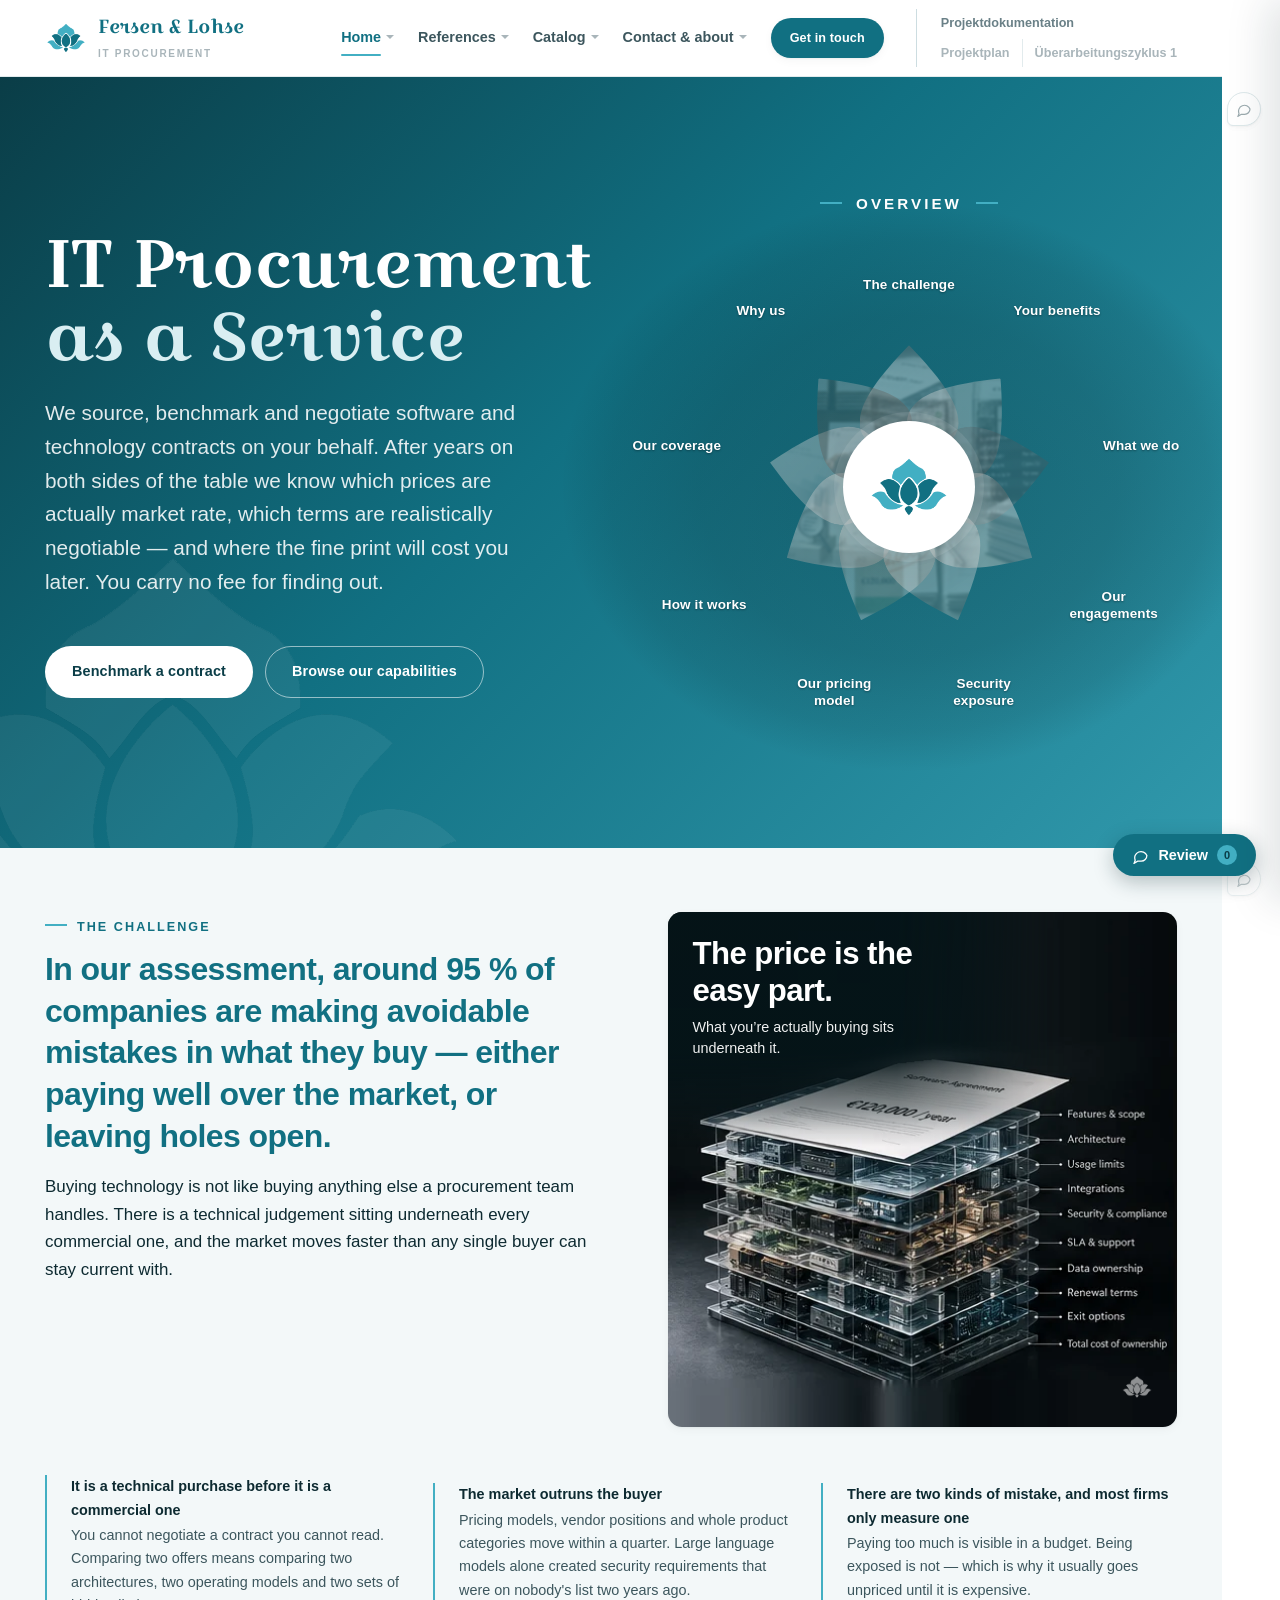
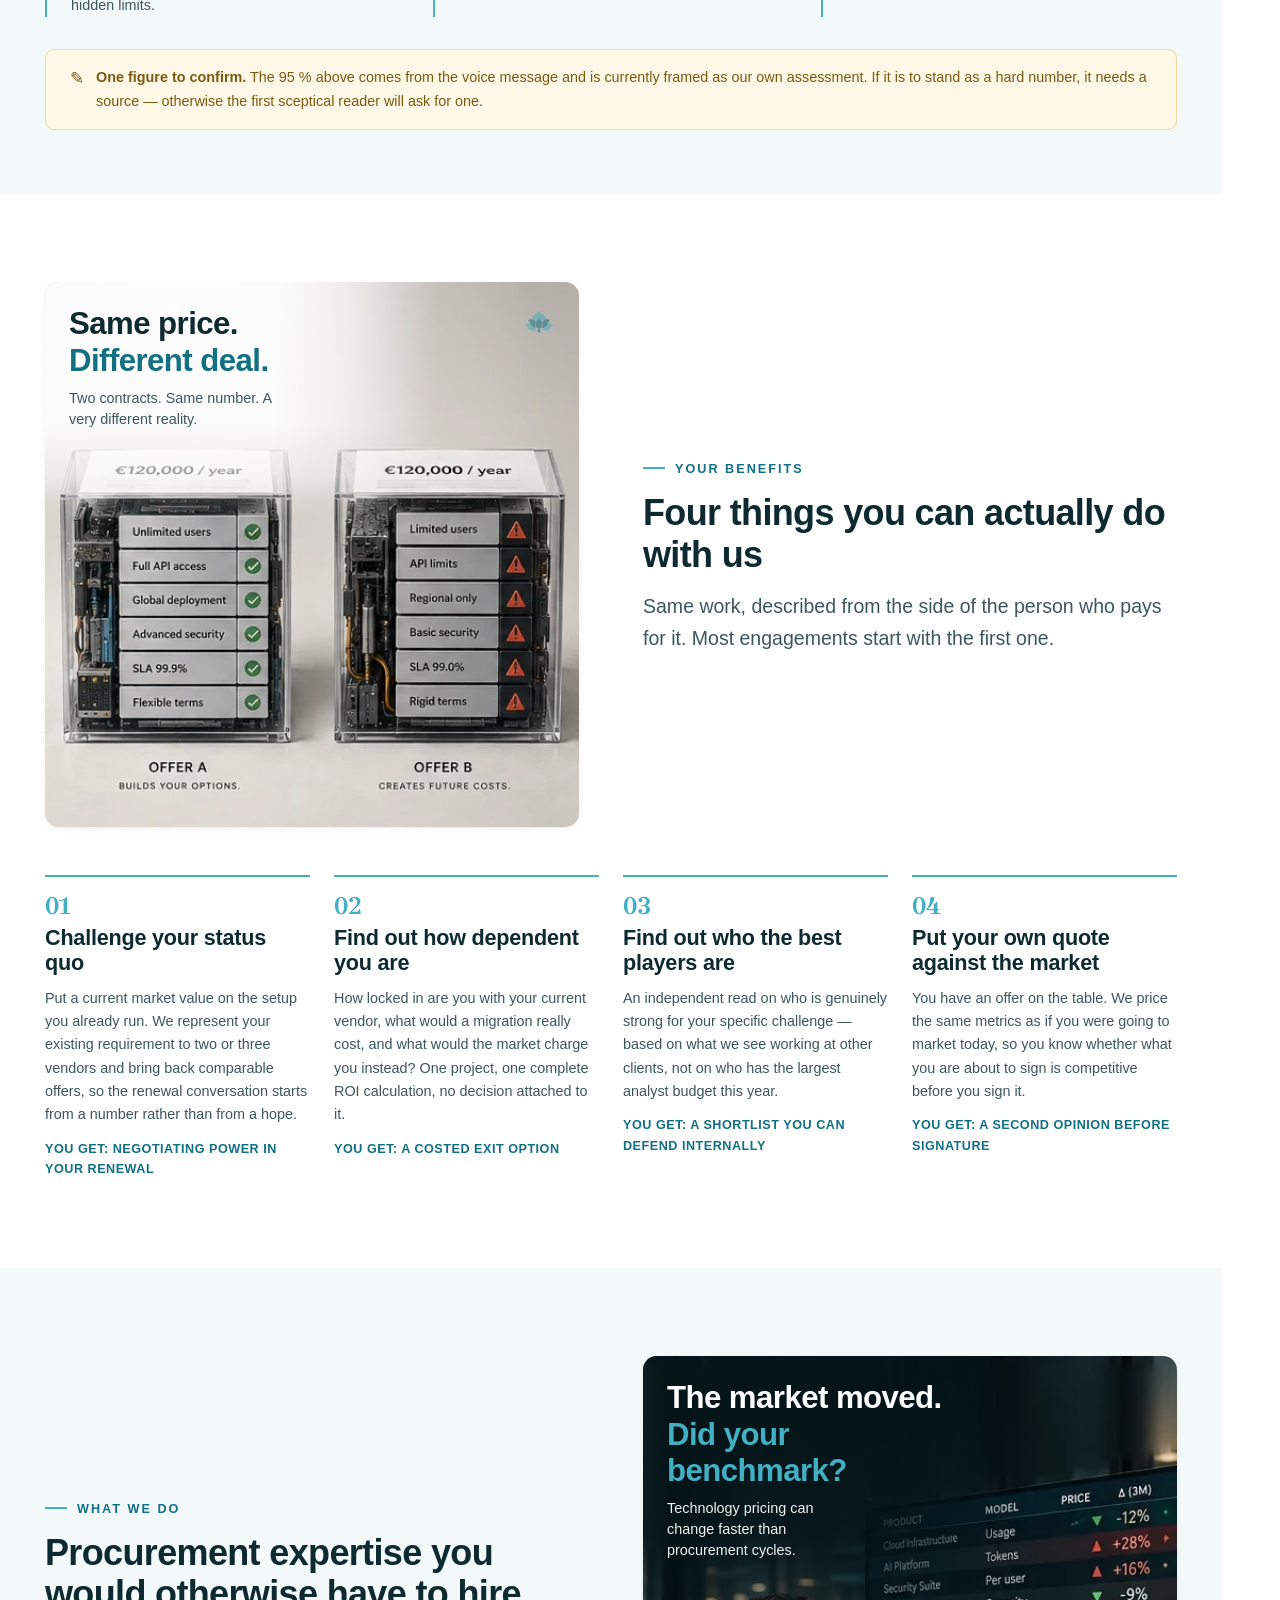
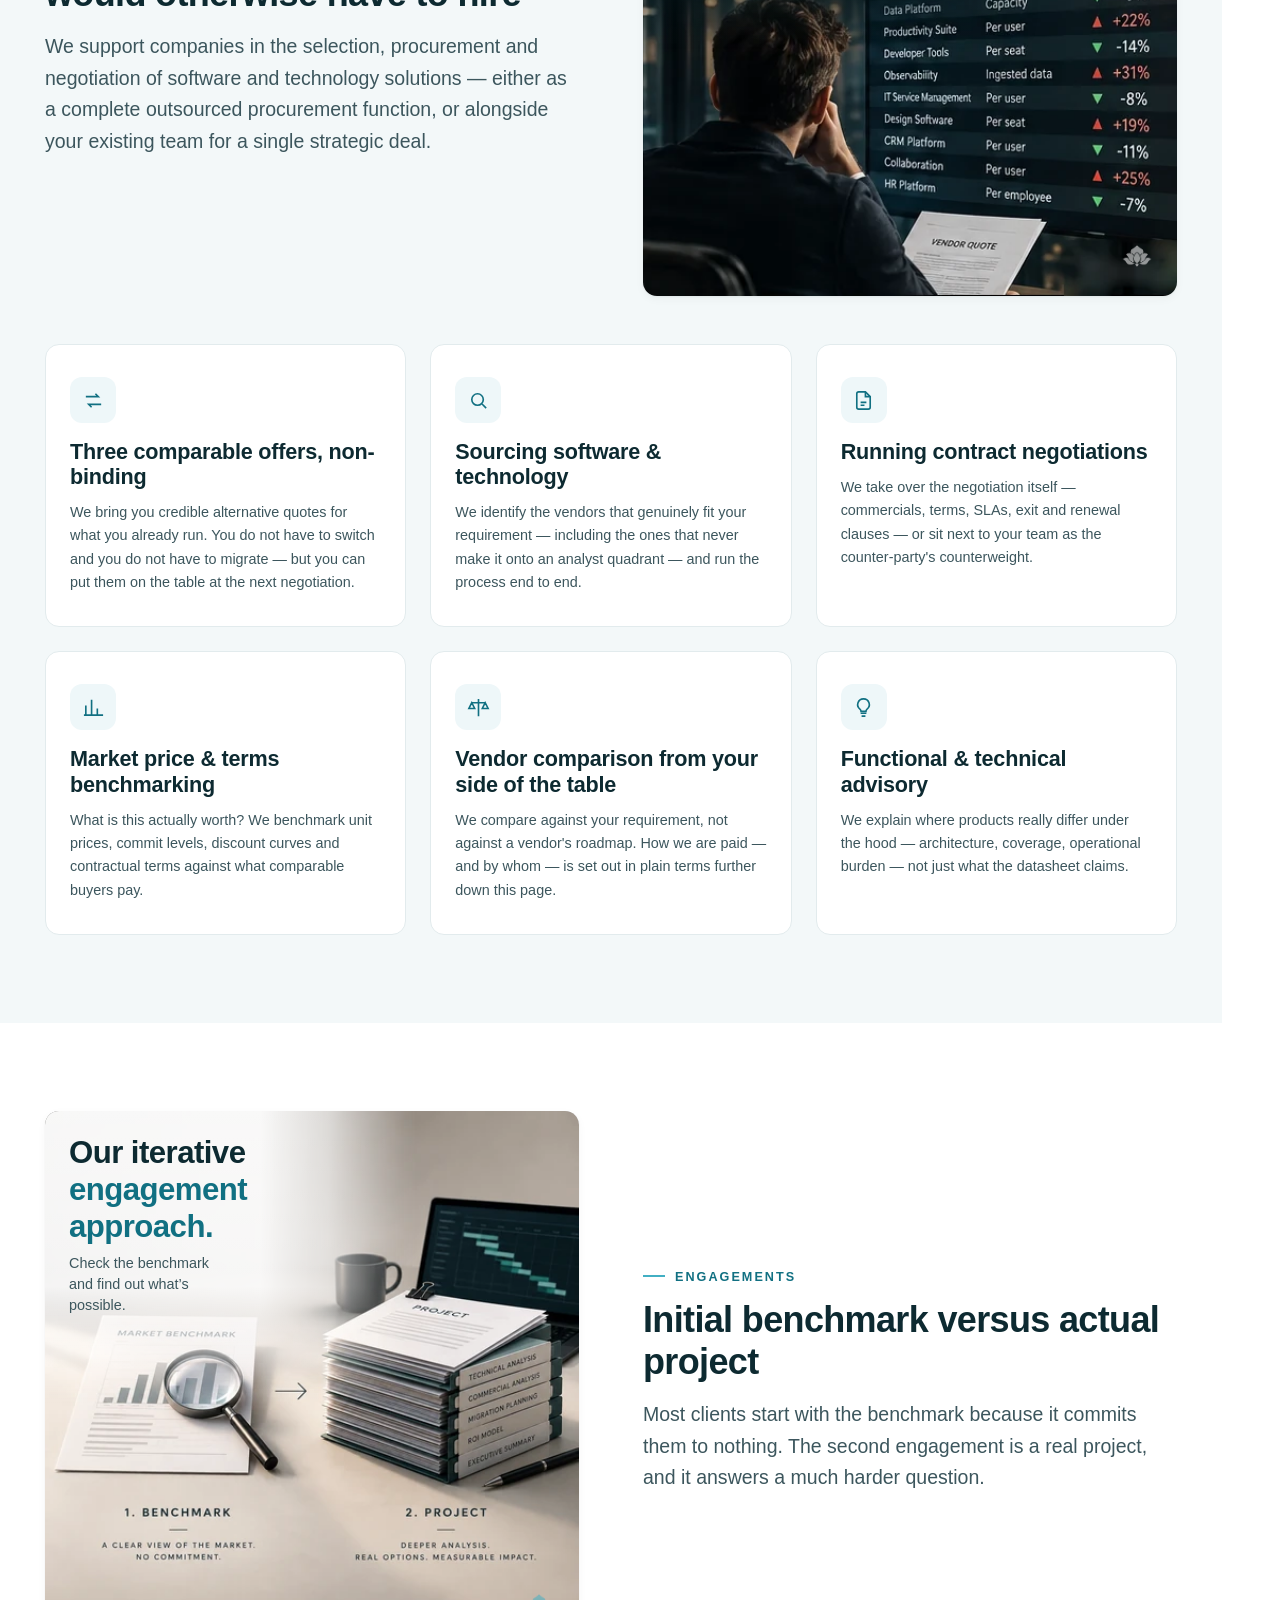
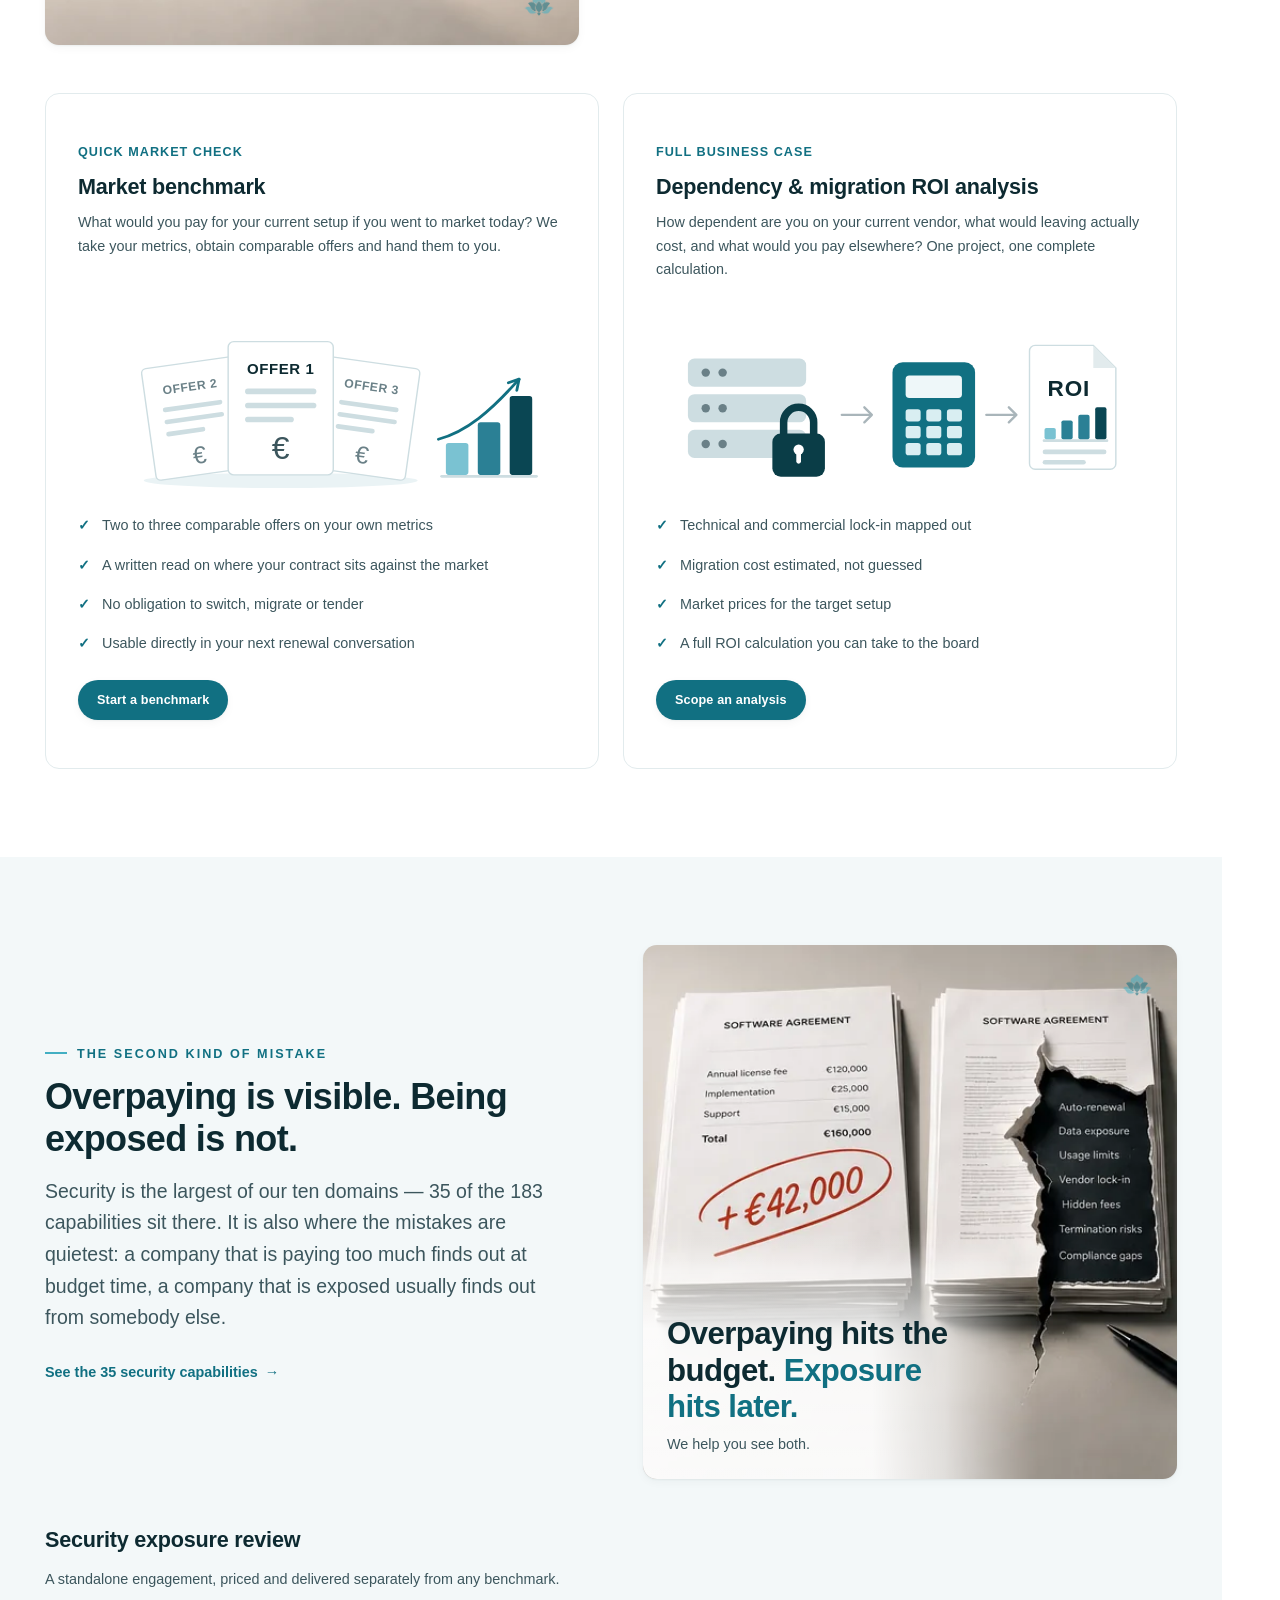
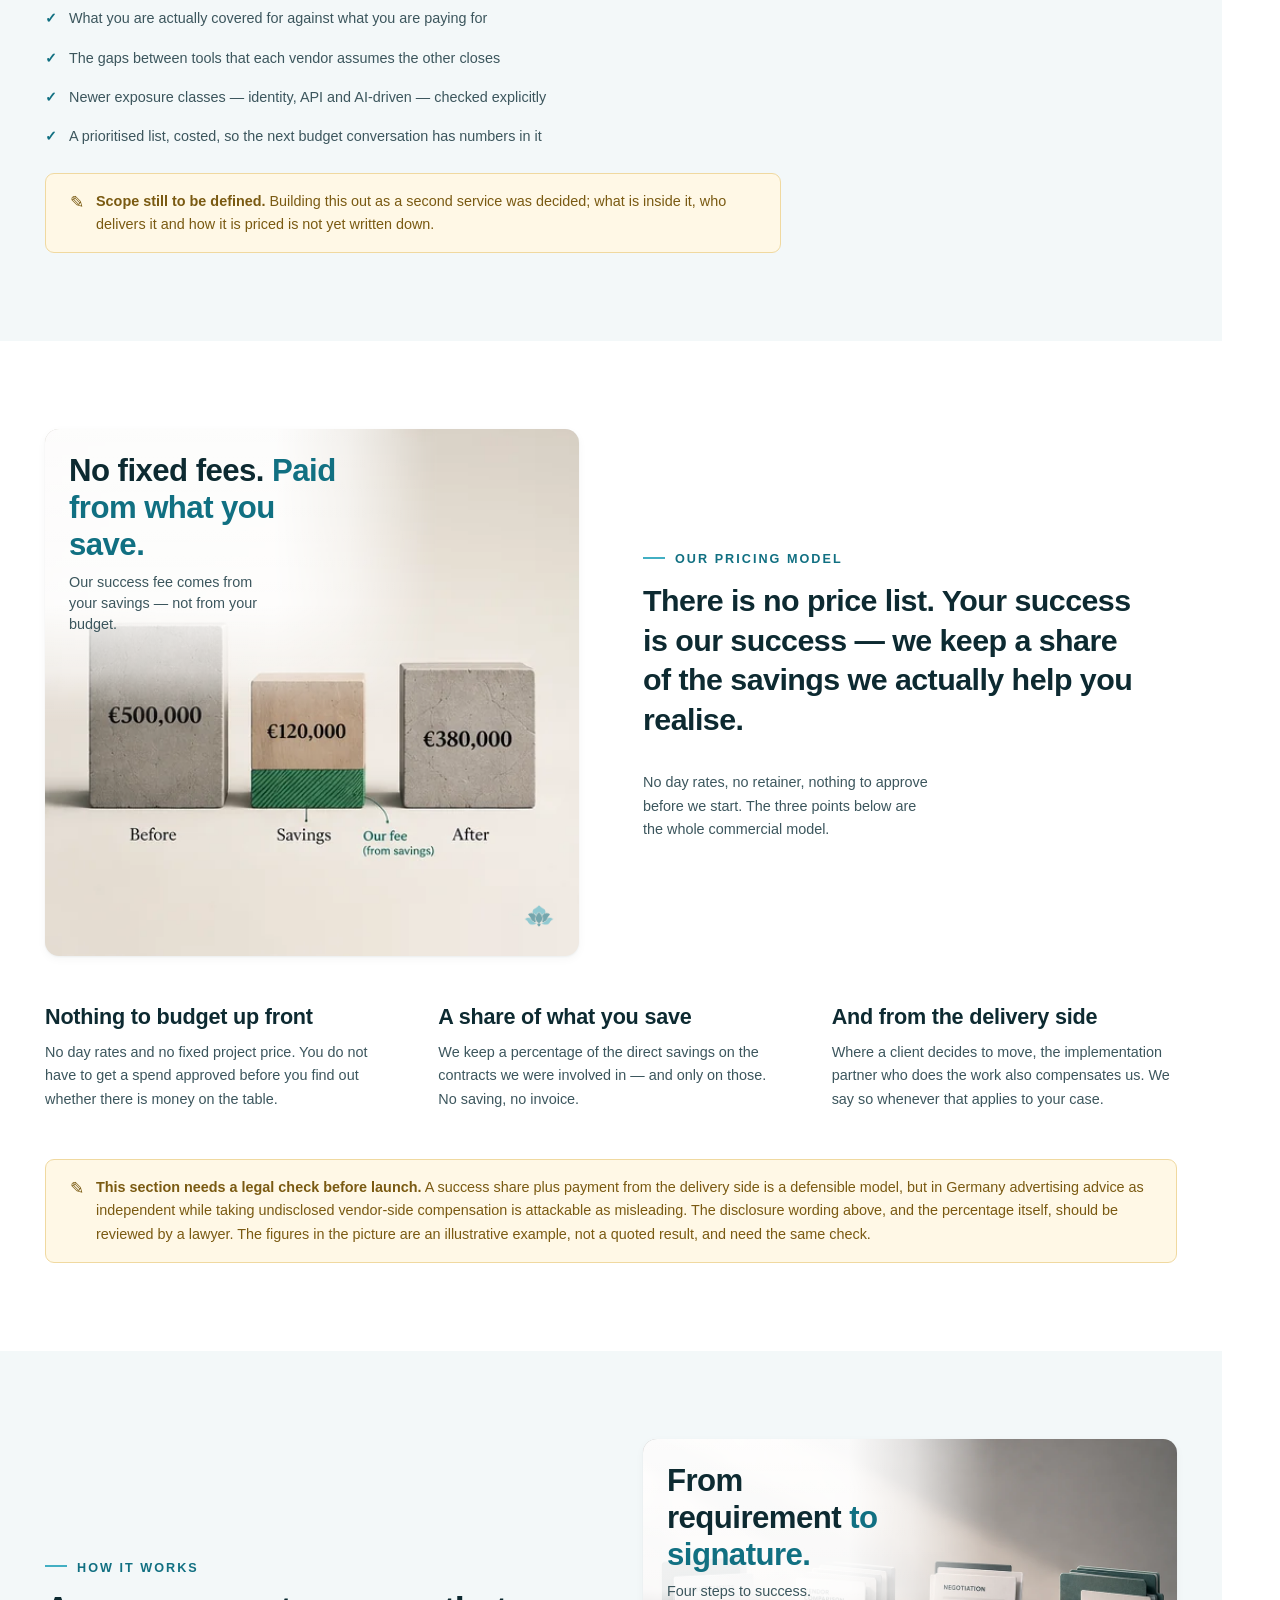
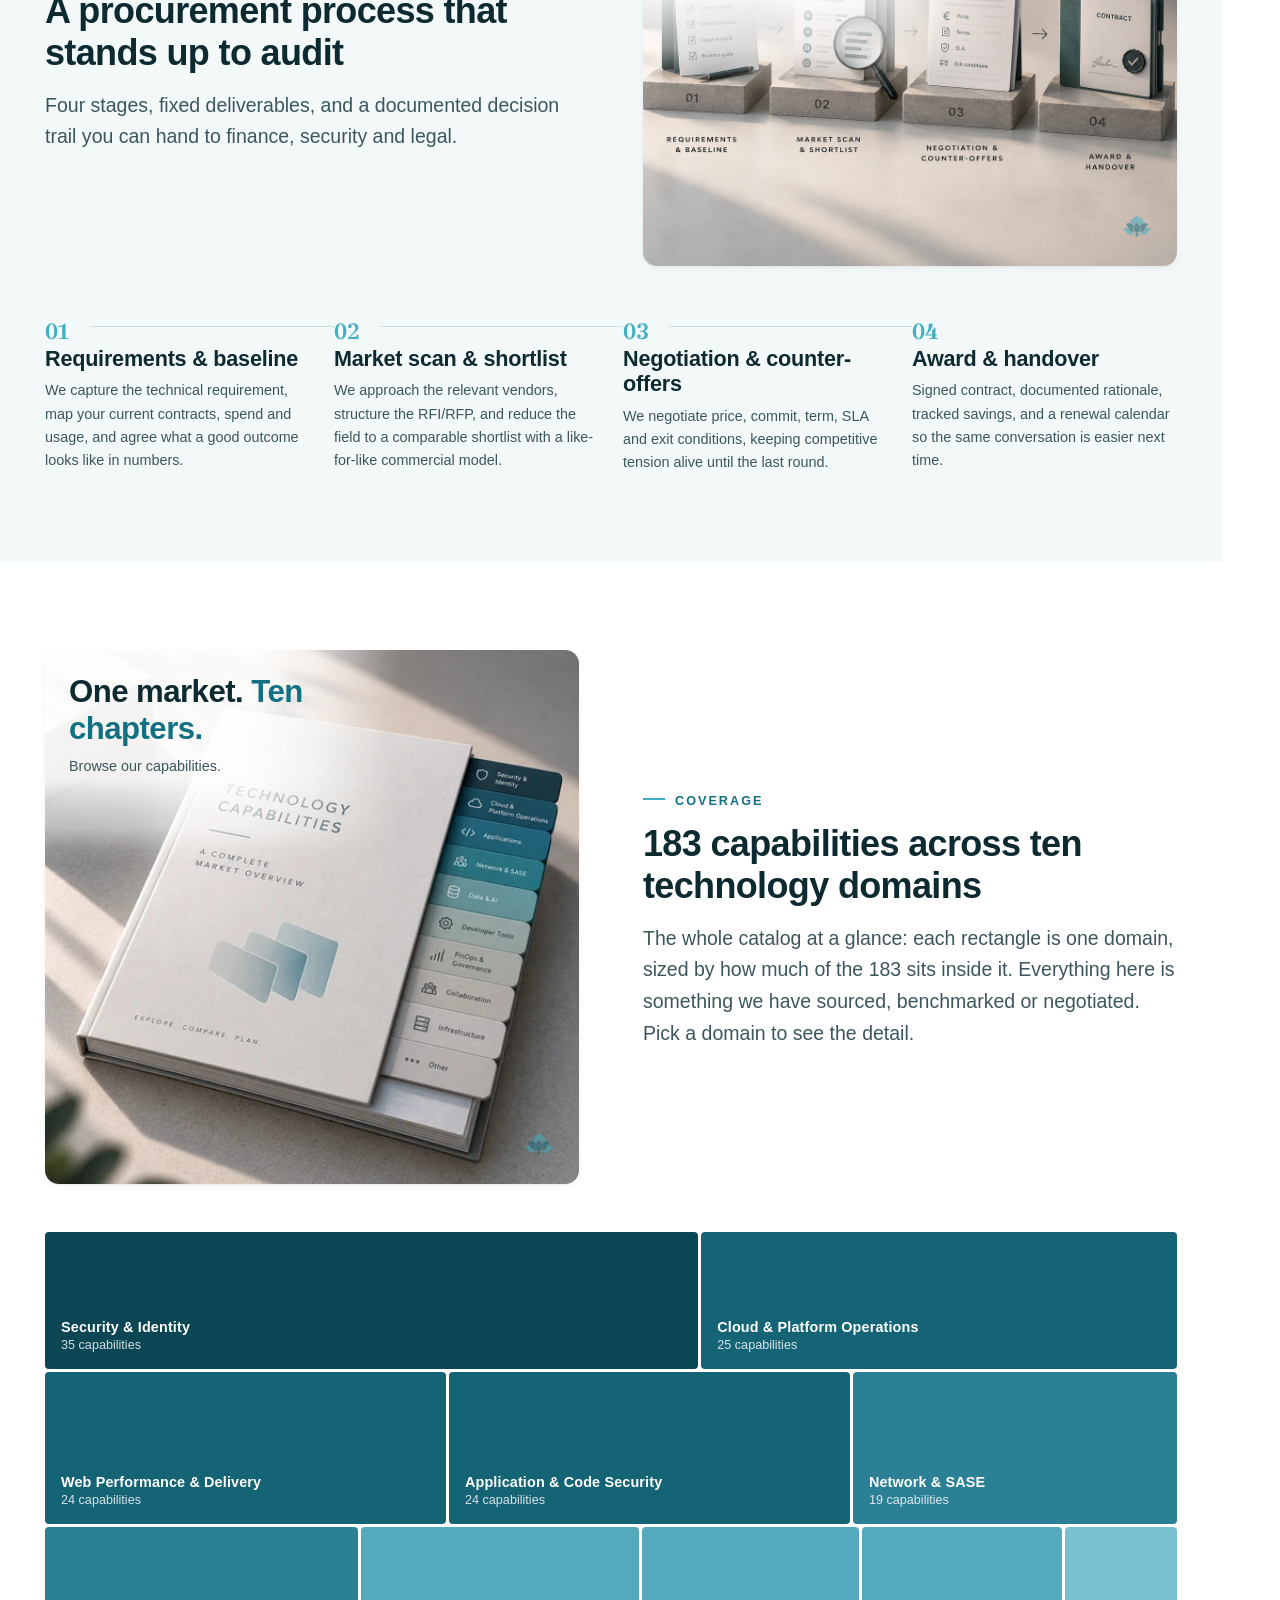
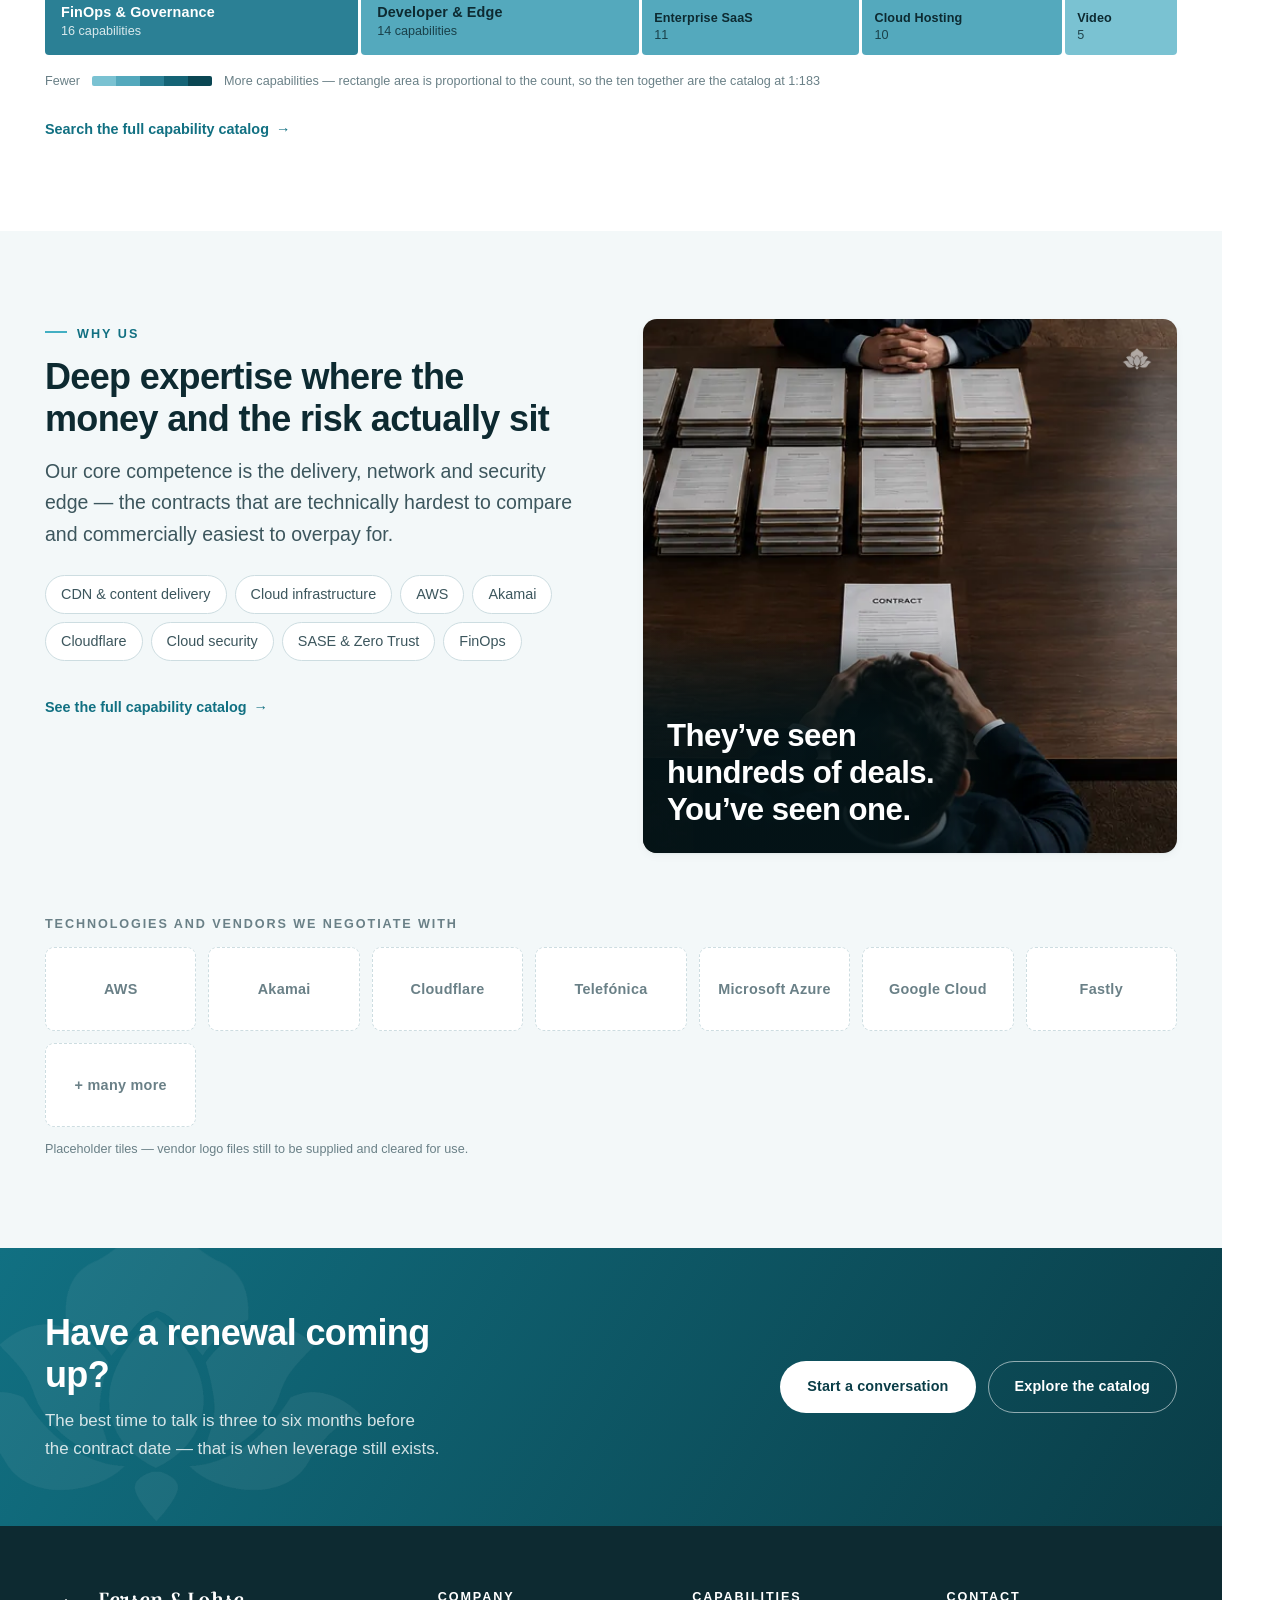
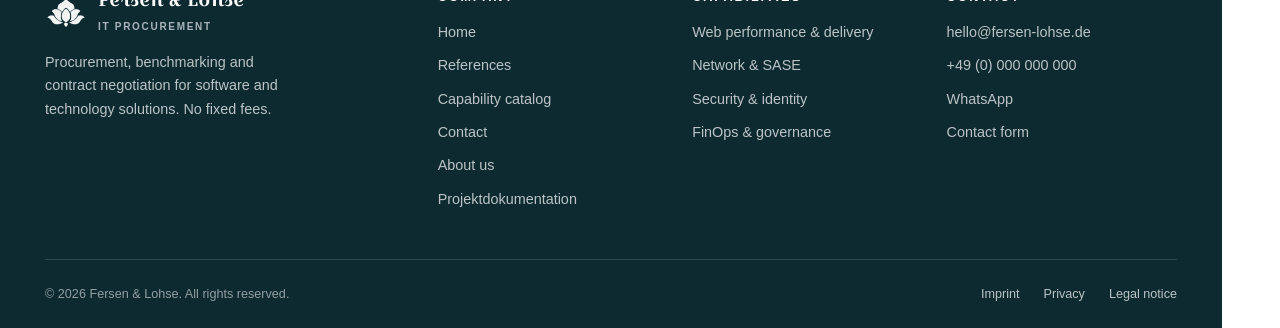
==== commit 65f22e22: "Review of 8 September: the lotus index, the sections in the nav, and the phone menu Four rounds of t" ====
--- a/index.html
+++ b/index.html
@@ -7,7 +7,7 @@
 <meta name="description" content="We benchmark and negotiate software and technology contracts on your behalf. No fixed fees — we are paid from the savings we help you realise.">
 <meta name="robots" content="noindex, nofollow">
 <link rel="icon" href="assets/img/logo-mark.png">
-<link rel="stylesheet" href="assets/css/site.css">
+<link rel="stylesheet" href="assets/css/site.css?v=20260908d">
 <link rel="stylesheet" href="assets/css/review.css?v=20260907">
 </head>
 <body data-page="Home">
@@ -28,10 +28,58 @@
       <span></span><span class="sr-only">Menu</span>
     </button>
     <nav class="nav" id="primary-nav" aria-label="Primary">
-      <a href="index.html" aria-current="page">Home</a>
-      <a href="references.html">References</a>
-      <a href="catalog.html">Catalog</a>
-      <a href="contact.html">Contact</a>
+      <span class="nav__item">
+        <a href="index.html" aria-current="page">Home</a>
+        <span class="nav__sub">
+          <!-- The hero is a section of the page like the nine under it, and the
+               sub-menu that leaves it out is a map with the top of the page
+               missing. Named for what it holds - the picture index - and not
+               for the headline, which would read as a second "Home". -->
+          <a href="index.html#rev-home-hero">Overview</a>
+          <a href="index.html#rev-home-problem">The challenge</a>
+          <a href="index.html#rev-home-usecases">Your benefits</a>
+          <a href="index.html#rev-home-services">What we do</a>
+          <a href="index.html#rev-home-offers">Our engagements</a>
+          <a href="index.html#rev-home-security">Security exposure</a>
+          <a href="index.html#rev-home-model">Our pricing model</a>
+          <a href="index.html#rev-home-process">How it works</a>
+          <a href="index.html#rev-home-coverage">Our coverage</a>
+          <a href="index.html#rev-home-why">Why us</a>
+        </span>
+      </span>
+      <span class="nav__item">
+        <a href="references.html">References</a>
+        <span class="nav__sub">
+          <a href="references.html#rev-references-case">The benchmark case</a>
+          <a href="references.html#rev-references-cases">Client projects</a>
+          <a href="references.html#rev-references-partners">Partners &amp; technologies</a>
+          <a href="references.html#rev-references-testimonial">Client testimonial</a>
+        </span>
+      </span>
+      <span class="nav__item">
+        <a href="catalog.html">Catalog</a>
+        <span class="nav__sub">
+          <a href="catalog.html#web-performance-delivery">Web Performance &amp; Delivery</a>
+          <a href="catalog.html#cloud-platform-operations">Cloud &amp; Platform Operations</a>
+          <a href="catalog.html#network-sase">Network &amp; SASE</a>
+          <a href="catalog.html#security-identity">Security &amp; Identity</a>
+          <a href="catalog.html#application-code-security">Application &amp; Code Security</a>
+          <a href="catalog.html#finops-risk-governance">FinOps, Risk &amp; Governance</a>
+          <a href="catalog.html#cloud-hosting-infrastructure">Cloud Hosting &amp; Infrastructure</a>
+          <a href="catalog.html#enterprise-saas-platforms">Enterprise &amp; SaaS Platforms</a>
+          <a href="catalog.html#developer-edge-platform">Developer &amp; Edge Platform</a>
+          <a href="catalog.html#video-streaming-analytics">Video &amp; Streaming Analytics</a>
+        </span>
+      </span>
+      <span class="nav__item">
+        <a href="contact.html">Contact &amp; about</a>
+        <span class="nav__sub">
+          <a href="contact.html#rev-contact-form">The intake form</a>
+          <a href="contact.html#rev-contact-metrics">Metrics we need</a>
+          <a href="contact.html#rev-contact-channels">Talk to us directly</a>
+          <a href="contact.html#about">About us</a>
+        </span>
+      </span>
       <a class="btn btn--primary btn--sm" href="contact.html">Get in touch</a>
       <span class="nav__doc">
         <a class="nav__doc-main" href="project.html">Projektdokumentation</a>
@@ -47,11 +95,16 @@
 <main id="main">
 
   <!-- ========================================================== HERO -->
-  <!-- Decision 01/15: the money model leads instead of the independence claim. -->
+  <!-- Decision 01/15: the money model leads instead of the independence claim -
+       but it leads from inside the pitch, as the last line of the paragraph.
+       Until 8 September it was also a badge over the headline and a row of three
+       figures under it; both came out on the review of that day. The pricing is
+       explained in full further down this page and the counts are broken down in
+       the catalogue and the references, so saying either of them before the claim
+       was made only stood in front of the claim. -->
   <section class="hero" id="rev-home-hero" data-review-id="home.hero" data-review-label="Home — Hero">
     <div class="container hero__inner">
       <div class="hero__pitch">
-        <span class="hero__eyebrow">No fixed fees &middot; Paid from what you save</span>
         <h1>IT&nbsp;Procurement <em>as a Service</em></h1>
         <p class="hero__sub">
           We source, benchmark and negotiate software and technology contracts on your behalf.
@@ -61,92 +114,124 @@
         </p>
         <div class="hero__actions">
           <a class="btn btn--onDark" href="contact.html">Benchmark a contract</a>
-          <a class="btn btn--outlineDark" href="catalog.html">Browse 183 capabilities</a>
-        </div>
-        <div class="hero__facts">
-          <div class="hero__fact">
-            <strong>183</strong>
-            <span>Capabilities sourced</span>
-          </div>
-          <div class="hero__fact">
-            <strong>10</strong>
-            <span>Technology domains</span>
-          </div>
-          <div class="hero__fact">
-            <strong>~120</strong>
-            <span>Vendors we can quote from</span>
-          </div>
-        </div>
-      </div>
-
-      <!-- The six sections that carry a picture, beside the pitch rather than
-           under it: you read the claim on the left and see what the page holds
-           on the right. Each card says its own half-sentence over the picture
-           and names its section underneath. -->
-      <nav class="hero__tour" aria-label="What is on this page">
-        <p class="hero__tour-head">What is on this page</p>
-        <ul class="tour">
-          <li>
-            <a class="tour__link" href="#rev-home-problem">
-              <span class="tour__shot">
-                <img class="tour__img" src="assets/img/visual-price-layers.webp" alt=""
-                     width="504" height="511" loading="lazy" decoding="async">
-                <span class="tour__over">The price is the easy part</span>
+          <a class="btn btn--outlineDark" href="catalog.html">Browse our capabilities</a>
+        </div>
+      </div>
+
+      <!-- The nine sections that carry a picture, as the petals of the mark.
+
+           Until 8 September this was nine photographs in a two-column grid beside
+           the pitch, and the review of that evening said what was wrong with it:
+           too many separate pictures in those two columns, arrange them as a
+           circle - a lotus form - with the logo in the middle. So they are one
+           object now instead of nine. Nine petals at 40 degrees, the mark on a
+           white disc at the centre, and each section named outside its own petal,
+           because an index that does not say what is in it is decoration.
+
+           The photograph stays in the petal but is held right back - dimmed to a
+           third and desaturated - and comes up to full colour when that petal is
+           pointed at. The picture index survives; it just stops shouting nine
+           times at once. README section 14 has the geometry.
+
+           The petal outline is one clipPath in objectBoundingBox units, so the
+           same path scales from the 480px figure to the phone. Each petal carries
+           its angle as --a: the shape is rotated by it, the photograph inside is
+           counter-rotated by the same amount so it stays upright, and the label
+           is placed by it and then turned back level.
+
+           Below 680px the ring is dropped altogether and the nine become a plain
+           two-column list with round thumbnails - a circle of nine labels does
+           not fit a phone, and a list does. -->
+      <nav class="hero__tour" aria-label="Overview of this page">
+        <p class="hero__tour-head">Overview</p>
+
+        <svg class="lotus__def" width="0" height="0" aria-hidden="true" focusable="false">
+          <defs>
+            <clipPath id="petal" clipPathUnits="objectBoundingBox">
+              <path d="M.5 0C.8.26 1 .48 1 .66 1 .82.72 1 .5 1 .28 1 0 .82 0 .66 0 .48.2.26.5 0Z"/>
+            </clipPath>
+          </defs>
+        </svg>
+
+        <div class="lotus">
+          <ul class="lotus__ring">
+          <li class="lotus__petal" style="--a:0deg;--lr:33.7cqw">
+            <a class="lotus__link" href="#rev-home-problem">
+              <span class="lotus__shot">
+                <img class="lotus__img" src="assets/img/visual-price-layers.webp" alt="" loading="lazy" decoding="async">
               </span>
-              <span class="tour__label">The challenge</span>
+              <span class="lotus__name">The challenge</span>
             </a>
           </li>
-          <li>
-            <a class="tour__link" href="#rev-home-usecases">
-              <span class="tour__shot">
-                <img class="tour__img" src="assets/img/visual-same-price.webp" alt=""
-                     width="501" height="511" loading="lazy" decoding="async">
-                <span class="tour__over">Same price. Different deal.</span>
+          <li class="lotus__petal" style="--a:40deg;--lr:38.4cqw">
+            <a class="lotus__link" href="#rev-home-usecases">
+              <span class="lotus__shot">
+                <img class="lotus__img" src="assets/img/visual-same-price.webp" alt="" loading="lazy" decoding="async">
               </span>
-              <span class="tour__label">Your benefits</span>
+              <span class="lotus__name">Your benefits</span>
             </a>
           </li>
-          <li>
-            <a class="tour__link" href="#rev-home-services">
-              <span class="tour__shot">
-                <img class="tour__img" src="assets/img/visual-market-moved.webp" alt=""
-                     width="505" height="511" loading="lazy" decoding="async">
-                <span class="tour__over">Procurement expertise</span>
+          <li class="lotus__petal" style="--a:80deg;--lr:39.3cqw">
+            <a class="lotus__link" href="#rev-home-services">
+              <span class="lotus__shot">
+                <img class="lotus__img" src="assets/img/visual-market-moved.webp" alt="" loading="lazy" decoding="async">
               </span>
-              <span class="tour__label">What we do</span>
+              <span class="lotus__name">What we do</span>
             </a>
           </li>
-          <li>
-            <a class="tour__link" href="#rev-home-security">
-              <span class="tour__shot">
-                <img class="tour__img" src="assets/img/visual-hidden-exposure.webp" alt=""
-                     width="500" height="500" loading="lazy" decoding="async">
-                <span class="tour__over">Exposure hits later</span>
+          <li class="lotus__petal" style="--a:120deg;--lr:39.4cqw">
+            <a class="lotus__link" href="#rev-home-offers">
+              <span class="lotus__shot">
+                <img class="lotus__img" src="assets/img/visual-benchmark-project.webp" alt="" loading="lazy" decoding="async">
               </span>
-              <span class="tour__label">Security exposure</span>
+              <span class="lotus__name">Our engagements</span>
             </a>
           </li>
-          <li>
-            <a class="tour__link" href="#rev-home-model">
-              <span class="tour__shot">
-                <img class="tour__img" src="assets/img/visual-savings-share.webp" alt=""
-                     width="505" height="498" loading="lazy" decoding="async">
-                <span class="tour__over">Paid from what you save</span>
+          <li class="lotus__petal" style="--a:160deg;--lr:36.4cqw">
+            <a class="lotus__link" href="#rev-home-security">
+              <span class="lotus__shot">
+                <img class="lotus__img" src="assets/img/visual-hidden-exposure.webp" alt="" loading="lazy" decoding="async">
               </span>
-              <span class="tour__label">Our pricing model</span>
+              <span class="lotus__name">Security exposure</span>
             </a>
           </li>
-          <li>
-            <a class="tour__link" href="#rev-home-why">
-              <span class="tour__shot">
-                <img class="tour__img" src="assets/img/visual-experience-gap.webp" alt=""
-                     width="500" height="500" loading="lazy" decoding="async">
-                <span class="tour__over">You&rsquo;ve seen only one deal</span>
+          <li class="lotus__petal" style="--a:200deg;--lr:36.4cqw">
+            <a class="lotus__link" href="#rev-home-model">
+              <span class="lotus__shot">
+                <img class="lotus__img" src="assets/img/visual-savings-share.webp" alt="" loading="lazy" decoding="async">
               </span>
-              <span class="tour__label">Why us</span>
+              <span class="lotus__name">Our pricing model</span>
             </a>
           </li>
-        </ul>
+          <li class="lotus__petal" style="--a:240deg;--lr:39.4cqw">
+            <a class="lotus__link" href="#rev-home-process">
+              <span class="lotus__shot">
+                <img class="lotus__img" src="assets/img/visual-process-steps.webp" alt="" loading="lazy" decoding="async">
+              </span>
+              <span class="lotus__name">How it works</span>
+            </a>
+          </li>
+          <li class="lotus__petal" style="--a:280deg;--lr:39.3cqw">
+            <a class="lotus__link" href="#rev-home-coverage">
+              <span class="lotus__shot">
+                <img class="lotus__img" src="assets/img/visual-capability-book.webp" alt="" loading="lazy" decoding="async">
+              </span>
+              <span class="lotus__name">Our coverage</span>
+            </a>
+          </li>
+          <li class="lotus__petal" style="--a:320deg;--lr:38.4cqw">
+            <a class="lotus__link" href="#rev-home-why">
+              <span class="lotus__shot">
+                <img class="lotus__img" src="assets/img/visual-experience-gap.webp" alt="" loading="lazy" decoding="async">
+              </span>
+              <span class="lotus__name">Why us</span>
+            </a>
+          </li>
+          </ul>
+          <span class="lotus__core" aria-hidden="true">
+            <img src="assets/img/logo-mark.png" alt="">
+          </span>
+        </div>
       </nav>
     </div>
   </section>
@@ -374,25 +459,94 @@
   <!-- ======================================================== OFFERS -->
   <!-- Decision 18: the dependency analysis becomes a named second product,
        with the benchmark as the light way in. -->
-  <section class="section section--tint" id="rev-home-offers" data-review-id="home.offers" data-review-label="Home — The two named engagements">
+  <!-- 8 September: this section gets a picture too, so all seven picture-bearing
+       sections are built the same way. It lands between the services and the
+       security picture, both of which it would have doubled up on, so the two
+       below it are mirrored: security moves to the right column, the commercial
+       model to the left. Sides still alternate all the way down the page. -->
+  <!-- The band used to be section--tint, and --light-tint (#eef7f9) is five
+       points off --paper-alt (#f3f8f9), which is the services band directly
+       above it: the two read as one long section with no boundary. This one
+       goes back to plain paper and the security section below takes --alt, so
+       the page keeps its white / tinted rhythm and every boundary is visible. -->
+  <section class="section" id="rev-home-offers" data-review-id="home.offers" data-review-label="Home — The two named engagements">
     <div class="container">
-      <div class="section__head">
-        <span class="eyebrow">Engagements</span>
-        <h2>Initial benchmark versus actual project</h2>
-        <p class="lead">
-          Most clients start with the benchmark because it commits them to nothing. The second
-          engagement is a real project, and it answers a much harder question.
-        </p>
+      <div class="visual visual--split visual--first visual--onLight" data-anchor="top-left"
+           style="--tw:15ch;--sw:20ch">
+        <div class="visual__body">
+          <div class="section__head" style="margin-bottom:0">
+            <span class="eyebrow">Engagements</span>
+            <h2>Initial benchmark versus actual project</h2>
+            <p class="lead">
+              Most clients start with the benchmark because it commits them to nothing. The second
+              engagement is a real project, and it answers a much harder question.
+            </p>
+          </div>
+        </div>
+        <div class="visual__media">
+          <img class="visual__img" src="assets/img/visual-benchmark-project.webp"
+               width="500" height="500" loading="lazy" decoding="async"
+               alt="A single sheet headed Market Benchmark, its bar chart read through a magnifying glass, and an arrow from it to a thick stack of tabbed folders headed Project — technical analysis, commercial analysis, migration planning, ROI model, executive summary — beside a laptop showing a project schedule. The two are labelled underneath: 1. Benchmark, a clear view of the market, no commitment; 2. Project, deeper analysis, real options, measurable impact.">
+          <div class="visual__overlay">
+            <p class="visual__title">Our iterative <em>engagement approach.</em></p>
+            <p class="visual__sub">Check the benchmark and find out what&rsquo;s possible.</p>
+          </div>
+          <img class="visual__brand" src="assets/img/logo-mark.png" alt="" aria-hidden="true">
+        </div>
       </div>
 
       <div class="offers">
         <article class="offer">
-          <span class="offer__tag">The way in</span>
+          <span class="offer__tag">Quick market check</span>
           <h3>Market benchmark</h3>
           <p>
             What would you pay for your current setup if you went to market today? We take
             your metrics, obtain comparable offers and hand them to you.
           </p>
+
+          <!-- What the engagement puts on the table: three comparable offers, read
+               against a market that has moved. Drawn, not photographed — see README §6. -->
+          <svg class="offer__art" viewBox="0 0 520 180" role="img" aria-labelledby="offerArtBenchmark">
+            <title id="offerArtBenchmark">Three comparable offers on your own metrics, read against where the market has moved</title>
+            <ellipse cx="216" cy="170" rx="146" ry="8" fill="#eaf3f5"/>
+
+            <g transform="rotate(-8 124 104)">
+              <rect class="art-paper" x="75" y="44" width="98" height="120" rx="5"/>
+              <text class="art-label" x="124" y="74" text-anchor="middle" font-size="13">OFFER 2</text>
+              <rect class="art-rule" x="92" y="88" width="64" height="5" rx="2.5"/>
+              <rect class="art-rule" x="92" y="101" width="64" height="5" rx="2.5"/>
+              <rect class="art-rule" x="92" y="114" width="42" height="5" rx="2.5"/>
+              <text class="art-euro" x="124" y="152" text-anchor="middle" font-size="26">€</text>
+            </g>
+
+            <g transform="rotate(8 308 104)">
+              <rect class="art-paper" x="259" y="44" width="98" height="120" rx="5"/>
+              <text class="art-label" x="308" y="74" text-anchor="middle" font-size="13">OFFER 3</text>
+              <rect class="art-rule" x="276" y="88" width="64" height="5" rx="2.5"/>
+              <rect class="art-rule" x="276" y="101" width="64" height="5" rx="2.5"/>
+              <rect class="art-rule" x="276" y="114" width="42" height="5" rx="2.5"/>
+              <text class="art-euro" x="308" y="152" text-anchor="middle" font-size="26">€</text>
+            </g>
+
+            <g>
+              <rect class="art-paper" x="160" y="22" width="112" height="142" rx="6"/>
+              <text class="art-label art-label--lead" x="216" y="56" text-anchor="middle" font-size="16">OFFER 1</text>
+              <rect class="art-rule" x="178" y="72" width="76" height="6" rx="3"/>
+              <rect class="art-rule" x="178" y="87" width="76" height="6" rx="3"/>
+              <rect class="art-rule" x="178" y="102" width="52" height="6" rx="3"/>
+              <text class="art-euro art-euro--lead" x="216" y="147" text-anchor="middle" font-size="34">€</text>
+            </g>
+
+            <g>
+              <rect class="art-rule" x="386" y="164" width="104" height="3" rx="1.5"/>
+              <rect class="art-step1" x="392" y="130" width="24" height="34" rx="3"/>
+              <rect class="art-step3" x="426" y="108" width="24" height="56" rx="3"/>
+              <rect class="art-step5" x="460" y="80" width="24" height="84" rx="3"/>
+              <path class="art-trend" d="M384 126c30-8 56-30 86-64"/>
+              <path class="art-trend" d="M467.6 73.8 470 62l-11.4 3.8"/>
+            </g>
+          </svg>
+
           <ul class="offer__list">
             <li>Two to three comparable offers on your own metrics</li>
             <li>A written read on where your contract sits against the market</li>
@@ -402,20 +556,79 @@
           <p class="offer__foot"><a class="btn btn--primary btn--sm" href="contact.html">Start a benchmark</a></p>
         </article>
 
-        <article class="offer offer--second">
-          <span class="offer__tag">The bigger question</span>
+        <article class="offer">
+          <span class="offer__tag">Full business case</span>
           <h3>Dependency &amp; migration ROI analysis</h3>
           <p>
             How dependent are you on your current vendor, what would leaving actually cost,
             and what would you pay elsewhere? One project, one complete calculation.
           </p>
+
+          <!-- The chain the engagement runs: a locked-in estate, costed, into a paper
+               the board can read. -->
+          <svg class="offer__art" viewBox="0 0 520 180" role="img" aria-labelledby="offerArtRoi">
+            <title id="offerArtRoi">A locked-in estate, costed end to end, into an ROI paper for the board</title>
+
+            <g>
+              <rect class="art-slab" x="34" y="40" width="126" height="30" rx="7"/>
+              <rect class="art-slab" x="34" y="78" width="126" height="30" rx="7"/>
+              <rect class="art-slab" x="34" y="116" width="126" height="30" rx="7"/>
+              <circle class="art-dot" cx="53" cy="55" r="4.5"/>
+              <circle class="art-dot" cx="71" cy="55" r="4.5"/>
+              <circle class="art-dot" cx="53" cy="93" r="4.5"/>
+              <circle class="art-dot" cx="71" cy="93" r="4.5"/>
+              <circle class="art-dot" cx="53" cy="131" r="4.5"/>
+              <circle class="art-dot" cx="71" cy="131" r="4.5"/>
+            </g>
+
+            <g>
+              <path class="art-shackle" d="M136 124v-16a16 16 0 0 1 32 0v16"/>
+              <rect class="art-lock" x="124" y="120" width="56" height="46" rx="9"/>
+              <circle cx="152" cy="137" r="5.5" fill="#fff"/>
+              <rect x="149.5" y="139" width="5" height="13" rx="2.5" fill="#fff"/>
+            </g>
+
+            <path class="art-arrow" d="M198 100h30"/>
+            <path class="art-arrow" d="m222 92 8 8-8 8"/>
+
+            <g>
+              <rect class="art-deep" x="252" y="44" width="88" height="112" rx="11"/>
+              <rect class="art-screen" x="266" y="58" width="60" height="24" rx="4"/>
+              <rect class="art-key" x="266" y="94" width="16" height="13" rx="3"/>
+              <rect class="art-key" x="288" y="94" width="16" height="13" rx="3"/>
+              <rect class="art-key" x="310" y="94" width="16" height="13" rx="3"/>
+              <rect class="art-key" x="266" y="112" width="16" height="13" rx="3"/>
+              <rect class="art-key" x="288" y="112" width="16" height="13" rx="3"/>
+              <rect class="art-key" x="310" y="112" width="16" height="13" rx="3"/>
+              <rect class="art-key" x="266" y="130" width="16" height="13" rx="3"/>
+              <rect class="art-key" x="288" y="130" width="16" height="13" rx="3"/>
+              <rect class="art-key" x="310" y="130" width="16" height="13" rx="3"/>
+            </g>
+
+            <path class="art-arrow" d="M352 100h30"/>
+            <path class="art-arrow" d="m376 92 8 8-8 8"/>
+
+            <g>
+              <path class="art-paper" d="M404 26h62l24 24v102a6 6 0 0 1-6 6h-80a6 6 0 0 1-6-6V32a6 6 0 0 1 6-6z"/>
+              <path class="art-fold" d="M466 26v24h24z"/>
+              <text class="art-label art-label--lead" x="440" y="80" text-anchor="middle" font-size="24">ROI</text>
+              <rect class="art-rule" x="412" y="126" width="70" height="3" rx="1.5"/>
+              <rect class="art-step1" x="414" y="114" width="12" height="12" rx="2"/>
+              <rect class="art-step3" x="432" y="106" width="12" height="20" rx="2"/>
+              <rect class="art-step3" x="450" y="100" width="12" height="26" rx="2"/>
+              <rect class="art-step5" x="468" y="92" width="12" height="34" rx="2"/>
+              <rect class="art-rule" x="412" y="137" width="68" height="5" rx="2.5"/>
+              <rect class="art-rule" x="412" y="148" width="46" height="5" rx="2.5"/>
+            </g>
+          </svg>
+
           <ul class="offer__list">
             <li>Technical and commercial lock-in mapped out</li>
             <li>Migration cost estimated, not guessed</li>
             <li>Market prices for the target setup</li>
             <li>A full ROI calculation you can take to the board</li>
           </ul>
-          <p class="offer__foot"><a class="btn btn--ghost btn--sm" href="contact.html?topic=Dependency%20%26%20migration%20ROI%20analysis">Scope an analysis</a></p>
+          <p class="offer__foot"><a class="btn btn--primary btn--sm" href="contact.html?topic=Dependency%20%26%20migration%20ROI%20analysis">Scope an analysis</a></p>
         </article>
       </div>
     </div>
@@ -423,9 +636,9 @@
 
   <!-- ====================================================== SECURITY -->
   <!-- Decision 11: risk becomes a service of its own, not just an argument. -->
-  <section class="section" id="rev-home-security" data-review-id="home.security" data-review-label="Home — Security exposure as its own service">
+  <section class="section section--alt" id="rev-home-security" data-review-id="home.security" data-review-label="Home — Security exposure as its own service">
     <div class="container">
-      <div class="visual visual--split visual--first visual--onLight" data-anchor="bottom-left">
+      <div class="visual visual--split visual--onLight" data-anchor="bottom-left">
         <div class="visual__body">
           <span class="eyebrow">The second kind of mistake</span>
           <h2>Overpaying is visible. Being exposed is not.</h2>
@@ -477,9 +690,13 @@
   <!-- ========================================================= MODEL -->
   <!-- Decisions 01 + 15: vendor-financed, no price list, success share.
        This replaces "no reseller margin, no referral fee, no vendor allegiance". -->
-  <section class="section section--deep" id="rev-home-model" data-review-id="home.model" data-review-label="Home — How we are paid (commercial model)">
+  <!-- This was the one dark band in the middle of the page. Review of
+       8 September: why does this section stick out when every other one is
+       white or pale teal? It does not any more — white surface, ink text, and
+       the light/tinted alternation of the page runs straight through it. -->
+  <section class="section" id="rev-home-model" data-review-id="home.model" data-review-label="Home — How we are paid (commercial model)">
     <div class="container">
-      <div class="visual visual--split visual--onLight" data-anchor="top-left">
+      <div class="visual visual--split visual--first visual--onLight" data-anchor="top-left">
         <div class="visual__body">
           <span class="eyebrow">Our pricing model</span>
           <p class="model__lead">
@@ -542,14 +759,48 @@
   </section>
 
   <!-- ====================================================== PROCESS -->
-  <!-- Decision 12: the four-step process stays exactly as it was. -->
+  <!-- Decision 12: the four steps themselves stay exactly as they were — the
+       picture is added above them, nothing is cut to make room for it. -->
+  <!-- This was the one picture on the page that sat under its section rather
+       than in it: --banner, a centred head with the picture full width beneath.
+       Review of 8 September, third round: the other sections carry their
+       picture inside the section, left or right of the prose, and this one
+       should do the same. So it is a --split like the other seven, and the head
+       moves into the visual__body beside it.
+
+       Media right, which is the side the alternation wants. Read down the page
+       the pictures now go right - left - right - left - right - left - RIGHT -
+       left - right: with the banner gone from the middle the run alternates all
+       the way through, and the double-left that the coverage picture had to
+       reason its way around is gone with it.
+
+       The picture is the only one on the site that is not square — 5:4, four
+       numbered stages read left to right — so in a half-column it renders wider
+       than tall against eight squares. That is the one thing this arrangement
+       costs, and it is worth less than the consistency. -->
   <section class="section section--alt" id="rev-home-process" data-review-id="home.process" data-review-label="Home — How it works (4 steps)">
     <div class="container">
-      <div class="section__head section__head--center">
-        <span class="eyebrow">How it works</span>
-        <h2>A procurement process that stands up to audit</h2>
-        <p class="lead">Four stages, fixed deliverables, and a documented decision trail you can hand to finance, security and legal.</p>
-      </div>
+      <div class="visual visual--split visual--onLight" data-anchor="top-left"
+           style="--tw:14ch;--sw:24ch">
+        <div class="visual__body">
+          <div class="section__head" style="margin-bottom:0">
+            <span class="eyebrow">How it works</span>
+            <h2>A procurement process that stands up to audit</h2>
+            <p class="lead">Four stages, fixed deliverables, and a documented decision trail you can hand to finance, security and legal.</p>
+          </div>
+        </div>
+        <div class="visual__media">
+          <img class="visual__img" src="assets/img/visual-process-steps.webp"
+               width="1132" height="906" loading="lazy" decoding="async"
+               alt="Four stone plinths in a row, numbered 01 to 04, each holding an upright document, with an arrow from each to the next. 01, Requirements and baseline: a checklist headed Requirements with technical needs, current contracts, usage and spend, and business goals all ticked, a pen lying beside it. 02, Market scan and shortlist: a sheet headed Vendor Comparison with a column of vendor marks and a magnifying glass held over the figures, more sheets fanned out behind it. 03, Negotiation and counter-offers: a sheet headed Negotiation listing price, terms, SLA and exit conditions. 04, Award and handover: a signed sheet headed Contract in a tabbed folder, with a seal and a tick.">
+          <div class="visual__overlay">
+            <p class="visual__title">From requirement <em>to signature.</em></p>
+            <p class="visual__sub">Four steps to success.</p>
+          </div>
+          <img class="visual__brand" src="assets/img/logo-mark.png" alt="" aria-hidden="true">
+        </div>
+      </div>
+
       <div class="grid grid--4 steps">
         <article class="step">
           <h3>Requirements &amp; baseline</h3>
@@ -577,14 +828,40 @@
        steps, darker with size. Every tile is also a link into the catalog. -->
   <section class="section" id="rev-home-coverage" data-review-id="home.coverage" data-review-label="Home — Market map of the ten domains">
     <div class="container">
-      <div class="section__head">
-        <span class="eyebrow">Coverage</span>
-        <h2>183 capabilities across ten technology domains</h2>
-        <p class="lead">
-          The whole catalog at a glance: each rectangle is one domain, sized by how much of
-          the 183 sits inside it. Everything here is something we have sourced, benchmarked
-          or negotiated. Pick a domain to see the detail.
-        </p>
+      <!-- The picture came on 8 September. This was the last section on the page
+           with a head, a lead and a diagram but nothing to look at beside the
+           prose.
+
+           Media left. It was a compromise while the process picture above was a
+           full-width banner: the run doubled up on left, and the banner sitting
+           between the two halves of that double was the whole argument for it.
+           The process picture moved into its own section on the third round of
+           8 September and took the banner out of the middle, so left is now
+           simply the next side along - the nine read right, left, right, left,
+           right, left, right, LEFT, right, and this is the eighth. -->
+      <div class="visual visual--split visual--first visual--onLight" data-anchor="top-left"
+           style="--tw:14ch;--sw:24ch">
+        <div class="visual__body">
+          <div class="section__head" style="margin-bottom:0">
+            <span class="eyebrow">Coverage</span>
+            <h2>183 capabilities across ten technology domains</h2>
+            <p class="lead">
+              The whole catalog at a glance: each rectangle is one domain, sized by how much of
+              the 183 sits inside it. Everything here is something we have sourced, benchmarked
+              or negotiated. Pick a domain to see the detail.
+            </p>
+          </div>
+        </div>
+        <div class="visual__media">
+          <img class="visual__img" src="assets/img/visual-capability-book.webp"
+               width="500" height="500" loading="lazy" decoding="async"
+               alt="A bound reference volume lying on a stone surface, titled Technology Capabilities, subtitled a complete market overview, with the line Explore. Compare. Plan. at the foot of the cover. Ten coloured chapter tabs run down the fore-edge, each with its own icon, from the darkest at the top to the palest at the bottom: Security &amp; Identity, Cloud &amp; Platform Operations, Applications, Network &amp; SASE, Data &amp; AI, Developer Tools, FinOps &amp; Governance, Collaboration, Infrastructure and Other.">
+          <div class="visual__overlay">
+            <p class="visual__title">One market. <em>Ten chapters.</em></p>
+            <p class="visual__sub">Browse our capabilities.</p>
+          </div>
+          <img class="visual__brand" src="assets/img/logo-mark.png" alt="" aria-hidden="true">
+        </div>
       </div>
 
       <div class="marketmap">
@@ -719,37 +996,13 @@
     </div>
   </section>
 
-  <!-- =================================================== REFERENCES -->
-  <!-- Decision 06: Globe and Weiße Immobilien stay; copy and written releases
-       are being supplied. -->
-  <section class="section" id="rev-home-references" data-review-id="home.references" data-review-label="Home — References teaser">
-    <div class="container">
-      <div class="grid grid--2" style="align-items:center;gap:var(--s8)">
-        <div>
-          <span class="eyebrow">References</span>
-          <h2>Proven in the enterprise environment</h2>
-          <p class="lead">
-            The benchmark case is told in full on the references page, together with the
-            client projects behind it — each named once the client has confirmed in writing
-            that we may use their name.
-          </p>
-          <p style="margin-top:var(--s5)">
-            <a class="btn btn--primary" href="references.html">View references</a>
-          </p>
-        </div>
-        <div class="grid" style="gap:var(--s3)">
-          <article class="card" style="padding:var(--s5)">
-            <h3 style="margin-bottom:var(--s2)">Globe</h3>
-            <p><span class="ph">One-line description of the engagement and the outcome achieved.</span></p>
-          </article>
-          <article class="card" style="padding:var(--s5)">
-            <h3 style="margin-bottom:var(--s2)">Weiße Immobilien</h3>
-            <p><span class="ph">One-line description of the engagement and the outcome achieved.</span></p>
-          </article>
-        </div>
-      </div>
-    </div>
-  </section>
+  <!-- The references teaser stood here: a headline, a lead, a link to the
+       references page and two named client cards. Review of 8 September — the
+       references belong on the references page, take them off the home page
+       altogether — so it is gone rather than shortened. References are one
+       click away in the header, and the header now lists what is on that page.
+       (Cycle 1 had already taken the benchmark case out of this section for the
+       same reason; this is the rest of it.) -->
 
   <!-- ========================================================== CTA -->
   <section class="section section--tight cta" id="rev-home-cta" data-review-id="home.cta" data-review-label="Home — Closing call to action">
@@ -829,7 +1082,7 @@
   </div>
 </footer>
 
-<script src="assets/js/site.js"></script>
+<script src="assets/js/site.js?v=20260908d"></script>
 <script src="assets/js/handoff.js"></script>
 <script src="assets/js/dictation.js?v=20260907"></script>
 <script src="assets/js/review.js?v=20260907"></script>
--- a/assets/css/site.css
+++ b/assets/css/site.css
@@ -134,6 +134,10 @@
 .section--tint { background: var(--light-tint); }
 
 .section__head { max-width: 46rem; margin-bottom: var(--s7); }
+/* No user on the home page since the process section stopped being a banner and
+   put its head in a visual__body beside the picture. Kept, like --banner and
+   --tile: a centred head is an arrangement this system should go on offering,
+   and it is two lines. */
 .section__head--center { margin-inline: auto; text-align: center; }
 
 .eyebrow {
@@ -257,6 +261,83 @@
   height: 2px; background: var(--light); border-radius: 2px;
 }
 
+/* ------------------------------------------- the sections of each page --
+
+   The header named four pages and said nothing about what was inside them.
+   Review of 8 September: the sub-points are missing - which sections are there.
+   So every entry now carries its own page's sections, and the shape of the site
+   is readable from the header rather than only by scrolling the page: nine
+   bands on the home page, four parts of the references, the ten domains of the
+   catalog, four on contact.
+
+   No JavaScript. The panel opens on :hover and on :focus-within, and focusing
+   the parent link is itself focus-within - so a keyboard opens the panel by
+   arriving at the entry and walks into it by tabbing on, rather than having to
+   find a control that opens it. The panel is hidden with visibility rather than
+   opacity alone, so its links are out of the tab order until it is open.     */
+
+.nav__item { position: relative; display: inline-flex; align-items: center; gap: 5px; }
+
+/* The chevron sits on the wrapper, not on the link: the link's own ::after is
+   already the current-page underline. */
+.nav__item::after {
+  content: "";
+  width: 0; height: 0;
+  border: 4px solid transparent;
+  border-top-color: currentColor;
+  color: var(--mute);
+  margin-top: 3px;
+  transition: color .16s ease, transform .16s ease;
+}
+.nav__item:hover::after,
+.nav__item:focus-within::after { color: var(--deep); transform: rotate(180deg); }
+
+.nav__sub {
+  position: absolute;
+  top: calc(100% + 18px);
+  left: -14px;
+  z-index: 5;
+  display: grid;
+  gap: 1px;
+  min-width: 216px;
+  padding: var(--s3);
+  background: #fff;
+  border: 1px solid var(--line);
+  border-radius: var(--radius-sm);
+  box-shadow: var(--shadow-md);
+  opacity: 0;
+  visibility: hidden;
+  transform: translateY(-5px);
+  transition: opacity .16s ease, transform .16s ease, visibility 0s linear .16s;
+}
+
+/* The panel hangs 18px below the entry, and a pointer crossing that gap is over
+   neither of them. This carries the panel's hover area up over the gap so the
+   menu does not close on the way into it. */
+.nav__sub::before {
+  content: "";
+  position: absolute;
+  left: 0; right: 0; top: -19px; height: 19px;
+}
+
+.nav__item:hover .nav__sub,
+.nav__item:focus-within .nav__sub {
+  opacity: 1;
+  visibility: visible;
+  transform: none;
+  transition-delay: 0s;
+}
+
+.nav .nav__sub a {
+  font-size: var(--fs-xs);
+  font-weight: 500;
+  color: var(--ink-2);
+  padding: 7px 10px;
+  border-radius: 7px;
+  white-space: nowrap;
+}
+.nav .nav__sub a:hover { background: var(--light-tint); color: var(--deep); }
+
 /* Draft-only tab. Sits behind the call to action and is deliberately quieter
    than the real navigation, so it reads as scaffolding, not as a site page. */
 /* The working layer hangs off the end of the nav, behind the Get in touch
@@ -311,6 +392,12 @@
 .nav-toggle[aria-expanded="true"] span::before { transform: rotate(45deg); }
 .nav-toggle[aria-expanded="true"] span::after { transform: rotate(-45deg) translateY(-1px); }
 
+/* The per-entry disclosure is a phone control only. Above 900px the panel opens
+   on hover and on focus-within and there is nothing for a button to do, so it
+   is not merely hidden - script builds it either way, and a control that is
+   display:none is out of the tab order as well as off the screen. */
+.nav__disclosure { display: none; }
+
 @media (max-width: 900px) {
   .nav-toggle { display: inline-flex; }
   .nav {
@@ -322,7 +409,143 @@
     display: none;
   }
   .nav[data-open="true"] { display: flex; }
+  /* With the sections folded the menu opens at about 300px, but one open group
+     of ten on a short screen still overruns it, so the panel keeps scrolling
+     inside itself rather than running off the bottom. */
+  .nav {
+    max-height: calc(100vh - 76px);
+    max-height: calc(100dvh - 76px);
+    overflow-y: auto;
+    overscroll-behavior: contain;
+  }
   .nav a { padding: 13px 0; border-bottom: 1px solid var(--line); font-size: 1rem; }
+
+  /* No hover on a phone, and until 8 September that meant the sections were
+     simply printed out under the page they belong to: four pages and
+     twenty-seven sections, the whole map at once, which is the same as no map.
+     Each entry now folds behind its own button and the menu opens as four
+     lines. site.js builds the buttons; everything below is what they drive.
+
+     The entry is a two-column row - the page link, and the button beside it -
+     with the section panel spanning both underneath. Beside and not around: the
+     page name has to stay a link that goes to the page. */
+  .nav__item { border-bottom: 1px solid var(--line); }
+  .nav[data-folds="true"] .nav__item {
+    display: grid;
+    grid-template-columns: minmax(0, 1fr) auto;
+    align-items: center;
+  }
+  .nav__item::after { display: none; }
+  .nav__item > a { border-bottom: 0; }
+
+  /* 44px square, which is the target size a thumb needs, pulled out to the
+     padding edge so the chevrons line up on the right margin of the panel. */
+  .nav__disclosure {
+    display: inline-flex;
+    align-items: center; justify-content: center;
+    width: 44px; height: 44px;
+    margin-right: calc(-1 * var(--s2));
+    padding: 0;
+    background: transparent;
+    border: 0;
+    /* --ink-3 and not --mute. It was --mute, which is the grey the wordmark and
+       the disabled type are, and on a phone this triangle is not decoration
+       beside a hover panel - it is the only way to the twenty-seven sections
+       under it. A control that is the only door has to look like one. */
+    color: var(--ink-3);
+    cursor: pointer;
+  }
+  .nav__disclosure::before {
+    content: "";
+    width: 0; height: 0;
+    border: 6px solid transparent;
+    border-top-color: currentColor;
+    transition: transform .2s ease;
+  }
+  .nav__disclosure[aria-expanded="true"] { color: var(--deep); }
+  .nav__disclosure[aria-expanded="true"]::before { transform: rotate(180deg); }
+
+  /* --- the panel, unfolded. This is the rule that was here before the fold,
+     and it is deliberately unconditional: it is what a phone gets when the
+     script has not run. The sections sit open, indented under their page.
+     Long, but every one of them reachable. --- */
+  .nav__sub {
+    position: static;
+    opacity: 1; visibility: visible; transform: none;
+    min-width: 0;
+    padding: 0 0 var(--s3) var(--s4);
+    background: transparent;
+    border: 0;
+    border-radius: 0;
+    box-shadow: none;
+  }
+
+  /* --- and the fold on top of it. Everything below hangs off data-folds,
+     which site.js sets on the nav only once the four buttons are actually in
+     the document.
+
+     The scoping is not caution for its own sake. The first build folded the
+     panels unconditionally, and site.css carried ?v= in every page while
+     site.js did not: a browser that already had the site took the new
+     stylesheet and kept the old script, so the panels were hidden by CSS with
+     nothing in the document that could ever open them again - four page names,
+     and twenty-seven sections that were in the HTML and could not be reached
+     by any means. A stylesheet must not hide what only a script can bring
+     back. site.js is versioned now as well, which fixes that one instance; the
+     flag is what makes the whole class of it impossible. --- */
+  .nav[data-folds="true"] .nav__sub {
+    grid-column: 1 / -1;
+    /* No bottom padding once it folds: border-box floors the content height at
+       zero under max-height but not the box, so 12px of padding on a closed
+       panel is 12px of panel still on the screen - four groups, 48px of gaps
+       between rows that are supposed to be shut. The space under the last
+       section becomes a margin on the last link, which is inside the box and
+       clips away with the rest of it. */
+    padding-bottom: 0;
+    /* Closed is max-height 0 rather than display:none so the fold can be seen
+       to happen - a list of ten appearing under the finger with no movement
+       reads as the page having jumped.
+
+       34rem clears the longest panel - the catalog's ten domains, some of them
+       on two lines - and the cost of a cap that is larger than the content is
+       that a four-item panel finishes opening before the transition does. The
+       alternative is measuring each panel in script on every resize, which is a
+       resize listener to save 60ms of easing.
+
+       visibility, not just the clipping: overflow:hidden keeps the links off
+       the screen but leaves them in the tab order, and a keyboard would walk
+       into twenty-seven invisible section links. It is switched at the end of
+       the close and at the start of the open, so it never hides the animation. */
+    visibility: hidden;
+    max-height: 0;
+    overflow: hidden;
+    transition: max-height .24s ease, visibility 0s linear .24s;
+  }
+  /* The hover-and-focus-within reveal above is not in a media query - the
+     desktop panel is built on it - and focusing a page link is itself
+     focus-within. So tabbing onto "Home" was unfolding its ten sections behind
+     a button that still said closed, and the keyboard walked through all
+     twenty-seven of them. On a phone the button is the only thing that opens a
+     panel; these two selectors carry the same weight as the ones they undo and
+     sit later in the file, and the open state carries the same weight again and
+     sits later still, so a panel that is open stays open when focus enters it. */
+  .nav[data-folds="true"] .nav__item:hover > .nav__sub,
+  .nav[data-folds="true"] .nav__item:focus-within > .nav__sub { visibility: hidden; }
+
+  .nav[data-folds="true"] .nav__item[data-open="true"] > .nav__sub {
+    visibility: visible;
+    max-height: 34rem;
+    transition: max-height .26s ease, visibility 0s;
+  }
+  .nav__sub::before { display: none; }
+  .nav .nav__sub a {
+    padding: 8px 0;
+    font-size: var(--fs-sm);
+    color: var(--ink-3);
+    border-bottom: 0;
+    white-space: normal;
+  }
+  .nav[data-folds="true"] .nav__sub a:last-child { margin-bottom: var(--s3); }
   .nav a[aria-current="page"]::after { display: none; }
   .nav .btn { margin-top: var(--s4); }
   .nav .nav__doc {
@@ -343,12 +566,16 @@
   color: #fff;
   padding-block: clamp(var(--s8), 9vw, 150px);
 }
+/* The faint mark washed into the corner of the band. It used to sit bottom
+   right, which is exactly where the picture index now draws a lotus of its own
+   — two of them in one corner read as a mistake — so it moved across to sit
+   under the pitch instead, and lost a point of opacity on the way. */
 .hero::after {
   content: "";
-  position: absolute; right: -8%; bottom: -30%;
-  width: min(680px, 62vw); aspect-ratio: 1;
+  position: absolute; left: -12%; bottom: -32%;
+  width: min(640px, 58vw); aspect-ratio: 1;
   background: url("../img/logo-mark-white.png") center / contain no-repeat;
-  opacity: .07;
+  opacity: .06;
   pointer-events: none;
 }
 .hero__inner { position: relative; z-index: 1; }
@@ -360,10 +587,34 @@
 @media (min-width: 1080px) {
   .hero__inner {
     display: grid;
-    grid-template-columns: minmax(0, 1fr) minmax(330px, 400px);
-    gap: var(--s8);
-    align-items: start;
-  }
+    /* The flower's column is the wider half of what it was: with the badge and
+       the figures gone from the pitch, the hero's weight is the picture index,
+       so it gets the room. The gap comes in to 48px to pay for it, which keeps
+       the pitch column wide enough for "IT Procurement" to stay on one line. */
+    grid-template-columns: minmax(0, 1fr) minmax(400px, 540px);
+    gap: var(--s7);
+    align-items: center;
+  }
+}
+
+/* From 1280 up the container has stopped growing — it is capped at 1180 — and
+   every extra pixel of the window goes into the two gutters. The flower takes
+   some of it back: its column goes 540 to 600, and it is pulled 32px out of the
+   right-hand gutter below. Review of 8 September, third round: make the flower
+   bigger and pull it further right.
+
+   Not below 1280, and the headline is why. IT&nbsp;Procurement is one
+   unbreakable run at 4.2rem and measures 550px; its column is 544 at 1280 and
+   386 at 1080, so the word already overhangs into the 48px gap at every width
+   this layout exists at. That overhang is what a wider flower column spends.
+   Measured left edge of the label ring against the right edge of the headline:
+   87px at 1440 and above, 31px at 1280, and at 1080 — where the column would
+   have to come out of a 386px pitch — it would be gone. Hence 1280.
+
+   The 31px at 1280 is the boxes, not the ink: the headline's long line is the
+   first one and the nearest label vertically is Why us, 140px away from it. */
+@media (min-width: 1280px) {
+  .hero__inner { grid-template-columns: minmax(0, 1fr) minmax(0, 600px); }
 }
 .hero h1 {
   font-family: var(--font-display);
@@ -381,139 +632,414 @@
   max-width: 40rem;
   margin-bottom: var(--s7);
 }
-.hero__eyebrow {
+.hero__actions { display: flex; flex-wrap: wrap; gap: var(--s3); }
+/* ------------------------------------------ the hero's picture index -- */
+
+/* Nine sections of this page carry a picture, and all nine are in the hero -
+   as the petals of the mark rather than as nine cards in a grid.
+
+   The first build was a two-column grid of photographs. The review of
+   8 September: too many separate pictures in those two columns, put them in a
+   circle - a lotus form - with the logo in the middle. That is what this is.
+   The nine petals sit at 40 degrees to each other around a white disc carrying
+   the mark; each one is named outside its own tip, because an index that does
+   not say what is in it is an ornament.
+
+   The photographs are still there and still clickable. They are held back hard
+   - a third of full opacity, desaturated - so the flower reads as one shape on
+   the teal, and the petal that is pointed at comes up to full colour and pushes
+   out a few pixels. That keeps what the picture index was for and drops what
+   the review objected to, which was nine of them shouting at once.
+
+   Geometry, all of it relative to the square the flower sits in, so the whole
+   thing scales with its column and never needs a second set of numbers:
+     --pw / --ph  the petal box              15.5% x 29% of the square
+     --gap        base of the petal off the centre, in petal heights
+     --lr         where the label sits, from the centre
+   The petal shape itself is one clipPath in index.html in objectBoundingBox
+   units - a tip at the top, the widest point two thirds down, a rounded base
+   at the flower's heart.                                                    */
+
+.hero__tour { margin-top: var(--s7); padding-top: var(--s5); border-top: 1px solid rgba(255, 255, 255, .2); }
+
+/* Beside the pitch the flower is centred against it, so it needs no rule over
+   it and no head-alignment nudge — only its own head. */
+@media (min-width: 1080px) {
+  .hero__tour { margin-top: 0; padding-top: 0; border-top: 0; }
+}
+
+/* The head of the flower, and it has to read as one. It was --fs-xs at 650 in
+   .82 white — smaller and dimmer than the nine chapter names ringing the flower
+   below it, which are up to 13.5px of full white — so it read as a tenth label
+   that had drifted off the ring. Review of 8 September, fourth round: it hardly
+   sets itself apart from the chapters.
+
+   Three things separate it now, and only the third is decisive. It is a step
+   larger than the largest label and a step heavier; it is full white; and it
+   carries the site's own eyebrow rule — 22 x 2px of --light — mirrored either
+   side, because this head is centred where every other eyebrow on the site is
+   ranged left. That rule is a colour nothing else in the flower uses, and it is
+   what stops the eye reading the word as one more petal name.
+
+   No text-indent, which centred letterspaced type usually wants to pay back the
+   trailing space after its last glyph. The rule on the ::after side takes that
+   space instead, so adding the indent as well overshoots: measured, the word
+   sits dead on the flower's centre without it and 2px right of it with it. */
+.hero__tour-head {
+  font-size: .95rem;
+  font-weight: 700;
+  letter-spacing: .2em;
+  text-transform: uppercase;
+  color: #fff;
+  margin: 0 0 var(--s5);
+  text-align: center;
+}
+.hero__tour-head::before,
+.hero__tour-head::after {
+  content: "";
   display: inline-block;
-  font-size: var(--fs-xs); font-weight: 700;
-  letter-spacing: .18em; text-transform: uppercase;
-  color: var(--light-soft);
-  border: 1px solid rgba(255, 255, 255, .3);
-  border-radius: var(--radius-pill);
-  padding: 6px 16px;
-  margin-bottom: var(--s5);
-}
-.hero__actions { display: flex; flex-wrap: wrap; gap: var(--s3); }
-.hero__facts {
+  width: 22px; height: 2px;
+  background: var(--light);
+  vertical-align: middle;
+  transform: translateY(-2px);
+}
+.hero__tour-head::before { margin-right: 14px; }
+.hero__tour-head::after { margin-left: 14px; }
+
+/* The clipPath carrier is a real <svg> in the flow; it has no size but a
+   browser still gives it a default 300x150 box if it is not told otherwise. */
+.lotus__def { position: absolute; width: 0; height: 0; overflow: hidden; }
+
+.lotus {
+  /* Petal box and the push out from the centre are percentages of the square
+     and of the petal's own height. The two label numbers are container units:
+     a percentage inside a transform would measure the label, not the flower,
+     and would stack all nine of them on the middle. */
+  --pw: 16.5%;    /* petal width, of the square                              */
+  --ph: 24%;      /* petal height, of the square                             */
+  --gap: 20%;     /* base of the petal off the centre, in petal heights      */
+  /* Default only. Every petal overrides it in the markup, because one radius
+     for all nine leaves the labels at the top and the bottom of the ring
+     stranded: a label has to clear the tip by its half-width when it sits
+     beside the flower and only by its half-height when it sits above it. The
+     inline value is
+        28.8 (the tip) + 1.5 (clearance) + 8.5·|sin a| + 3.4·|cos a|
+     in the same container units — the tip is --ph × (1 + --gap), 8.5 is half
+     the label box, 3.4 is half a two-line label. */
+  --lr: 38.5cqw;  /* label centre, from the middle of the flower              */
+  --lw: 17cqw;    /* label width                                             */
+  /* What happens when a petal is pointed at. --grow opens it out from its own
+     base, away from the heart, so the petal being read is the biggest thing in
+     the flower. --unzoom pulls the photograph inside back by the reciprocal,
+     and that pairing is the whole point: scale the petal on its own and the
+     picture scales with it, so you get the same crop at a larger size and see
+     nothing you could not see before. 1.24 x .8 is .99 — the photograph stays
+     the size it was, to within a percent, and the petal becomes a wider window
+     on it. A quarter more petal each way, which is about 56% more of the
+     picture.
+
+     The floor on --unzoom is coverage: the photograph is rotated inside its own
+     petal, so it has to stay big enough to cover the clip outline at every one
+     of the nine angles. Measured against the outline itself rather than the box
+     around it, the worst petal uses 73% of what it has at .8. There is room to
+     go lower; it is the picture getting smaller on the screen, not coverage,
+     that sets this number. */
+  --grow: 1.24;
+  --unzoom: .8;
+  container-type: inline-size;
+  position: relative;
+  width: 100%;
+  max-width: 480px;
+  /* Wider than it is tall, although the flower itself is round: the ring of
+     labels reaches 39.4% of the width sideways and only 33.7% of it upwards,
+     so a square box would carry about 100px of empty band above and below the
+     top and bottom labels. This is the ring's own proportion, with room for
+     those two labels to run to two lines. */
+  aspect-ratio: 1.22;
+  margin-inline: auto;
+}
+
+/* A soft wash under the whole flower. It does two things: it seats the object
+   on the band instead of leaving it floating, and it takes the ground under the
+   labels down far enough that white 11.5px type clears 4.5:1 out there. Without
+   it the lightest part of the gradient behind a label measures 4.43:1 — close
+   enough to pass by eye and not close enough to ship. */
+.lotus::before {
+  content: "";
+  position: absolute;
+  inset: -8%;
+  border-radius: 50%;
+  /* farthest-side, not closest-side. The box is wider than it is tall, so
+     closest-side sized the wash to the half-height and died well inside the
+     ring — the labels at the sides, which are the ones furthest out, sat on
+     bare gradient and were the worst-contrast text in the flower. Sizing it to
+     the half-width instead carries it under all nine.
+
+     The stops come down as the reach goes out, so the wash is no heavier over
+     the flower itself than it was — .24 at the middle against the .26 it used
+     to be — and what it gains is out at the ring. Worst label 4.73:1 to 5.19:1
+     at 1280, against 4.5:1 required at this size; it was 4.84:1 before the
+     flower moved right onto lighter ground. */
+  background: radial-gradient(farthest-side,
+    rgba(4, 20, 24, .24) 0%, rgba(4, 20, 24, .19) 60%,
+    rgba(4, 20, 24, .10) 86%, rgba(4, 20, 24, 0) 100%);
+  pointer-events: none;
+}
+
+.lotus__ring { list-style: none; margin: 0; padding: 0; }
+/* pointer-events off here as well as on the link: the li is a full-square box
+   too, and nine of them stacked means the last one in the source covers the
+   other eight. .lotus__shot and .lotus__name switch the pointer back on, so
+   the hit areas are the nine petals and the nine labels and nothing else. */
+.lotus__petal { position: absolute; inset: 0; margin: 0; pointer-events: none; }
+
+/* The link is the whole square with the pointer switched off, and its two
+   visible parts switch it back on: that way one anchor covers both the petal
+   and its label - hovering or clicking either lights both - without a
+   transparent 480px box swallowing the eight petals underneath it. */
+.lotus__link {
+  position: absolute;
+  inset: 0;
+  pointer-events: none;
+  text-decoration: none;
+  outline: none;
+}
+
+.lotus__shot, .lotus__name { pointer-events: auto; }
+
+/* Base of the petal on the flower's centre, rotated about that point, then
+   pushed out along its own axis. */
+.lotus__shot {
+  position: absolute;
+  left: 50%; bottom: 50%;
+  width: var(--pw); height: var(--ph);
+  margin-left: calc(var(--pw) / -2);
+  transform-origin: 50% 100%;
+  transform: rotate(var(--a)) translateY(calc(-1 * var(--gap)));
+  clip-path: url(#petal);
+  background: rgba(255, 255, 255, .14);
+  overflow: hidden;
+  transition: transform .22s ease, background-color .22s ease;
+}
+
+/* Three shades over nine petals, so the flower has depth without any petal
+   being singled out. */
+.lotus__petal:nth-child(3n + 1) .lotus__shot { background: rgba(255, 255, 255, .20); }
+.lotus__petal:nth-child(3n + 2) .lotus__shot { background: rgba(255, 255, 255, .14); }
+.lotus__petal:nth-child(3n)     .lotus__shot { background: rgba(255, 255, 255, .09); }
+
+/* Oversized and counter-rotated: the photograph stays upright in a shape that
+   is not, and is big enough that no corner of the petal runs off it. */
+.lotus__img {
+  position: absolute;
+  left: 50%; top: 50%;
+  /* max-width: none because the reset sets img { max-width: 100% }, and a
+     max-width beats a width: the 190% below was silently being served as 99% —
+     the width of the petal box — for as long as this has existed. A photograph
+     exactly as wide as the box does not cover that box once it is rotated
+     inside it, so eight of the nine petals had a sliver of bare petal along one
+     edge. Invisible at rest, where the picture is a blurred third of itself
+     over a translucent petal, and not invisible at all on hover once it comes
+     up to full colour. Measured against the clip outline rather than the box:
+     the worst petal needed 1.185x what it had. */
+  max-width: none;
+  width: 190%; height: 190%;
+  object-fit: cover;
+  transform: translate(-50%, -50%) rotate(calc(-1 * var(--a)));
+  /* Nine photographs of nine different subjects, at a third of full strength,
+     read as nine blotches rather than as one flower. Blended for luminosity
+     they take the teal of the petal and the band under it, so what is left of
+     each one is its light and shade — texture, not a picture. The picture comes
+     back whole on hover, blend and all. */
+  mix-blend-mode: luminosity;
+  filter: contrast(.8) blur(1.2px);
+  opacity: .28;
+  transition: opacity .22s ease, filter .22s ease, transform .22s ease;
+}
+
+/* Placed by the same angle and then turned back level, so nine labels sit
+   around the ring and every one of them reads horizontally. */
+.lotus__name {
+  position: absolute;
+  left: 50%; top: 50%;
+  width: var(--lw);
+  transform:
+    translate(-50%, -50%)
+    rotate(var(--a))
+    translateY(calc(-1 * var(--lr)))
+    rotate(calc(-1 * var(--a)));
+  font-size: clamp(11.5px, 2.4cqw, 13.5px);
+  line-height: 1.3;
+  font-weight: 600;
+  letter-spacing: .01em;
+  text-align: center;
+  /* Full white, not the .78 the card captions used. Measured on the rendered
+     page, .78 white over the lightest part of the gradient the flower sits on
+     comes to 3.40:1, and 11.5px at 600 is not large text, so it needs 4.5:1.
+     White is 4.61:1 there. The shadow is for the two labels that can catch the
+     lit edge of a petal, not for the band. */
+  color: #fff;
+  text-shadow: 0 1px 2px rgba(4, 20, 24, .4);
+}
+
+/* transform-origin is the base of the petal, and the scale is written after the
+   push, so the petal opens outward from the heart rather than growing around
+   its own middle. What that has to clear is the ring of labels. Hit-tested on
+   the rendered page rather than computed from the boxes — a rotated petal's
+   bounding box overshoots its own tip badly, and clip-path clips hit-testing
+   too — the tightest clear ground around any label is 32px with nothing open
+   and 8px with a petal open, at the 600px figure. The 8 is What we do, with its
+   own petal open. 7px at the 560px figure. No overlap anywhere. */
+.lotus__link:hover .lotus__shot,
+.lotus__link:focus-visible .lotus__shot {
+  background: rgba(255, 255, 255, .3);
+  transform: rotate(var(--a)) translateY(calc(-1 * var(--gap) - 6px)) scale(var(--grow));
+  /* Nine petals overlap like a real flower's and the last one in the source
+     wins, so the one that has grown has to come up over its neighbours. .lotus
+     is the stacking context — container-type: inline-size contains layout —
+     which is why 2 here is enough and why the core is given 3. */
+  z-index: 2;
+}
+.lotus__link:hover .lotus__img,
+.lotus__link:focus-visible .lotus__img {
+  opacity: 1; filter: none; mix-blend-mode: normal;
+  transform: translate(-50%, -50%) rotate(calc(-1 * var(--a))) scale(var(--unzoom));
+}
+/* The label is already white; what changes on hover is the petal. */
+
+/* clip-path cuts an outline off with everything else outside the petal, so the
+   focus ring goes on the label, which is not clipped. */
+.lotus__link:focus-visible .lotus__name {
+  outline: 2px solid #fff;
+  outline-offset: 3px;
+  border-radius: 6px;
+}
+
+/* z-index because a petal that has grown is raised to 2, and the base of every
+   petal runs in under this disc — without it the opened petal would paint over
+   the mark. */
+.lotus__core {
+  position: absolute;
+  z-index: 3;
+  left: 50%; top: 50%;
+  width: 22%; aspect-ratio: 1;
+  transform: translate(-50%, -50%);
   display: grid;
-  /* auto-fit rather than a fixed four: the hero carries three figures since
-     the two XX placeholders came out (answer 05), and empty tracks would
-     leave the row hanging to the right. */
-  grid-template-columns: repeat(auto-fit, minmax(130px, 1fr));
-  gap: var(--s5) var(--s4);
-  margin-top: var(--s8);
-  padding-top: var(--s5);
-  border-top: 1px solid rgba(255, 255, 255, .2);
-}
-@media (max-width: 620px) { .hero__facts { grid-template-columns: 1fr 1fr; } }
-/* ------------------------------------------ the hero's picture index -- */
-
-/* Six sections of this page carry a picture, and all six sit in the hero as
-   cards: a thumbnail with its own half-sentence laid over it, the section's
-   name underneath. The line over the picture is a hint, not the section's
-   headline — at this size the full sentence would be unreadable and the point
-   is to suggest what is down there.
-
-   They are photographs on a saturated teal ground, which is the difficulty: at
-   full strength six small pictures fight both the gradient and each other. So
-   they are held back — desaturated and dimmed — until they are pointed at.
-   Neither line depends on that: both are real text, the one over the picture
-   on its own scrim. */
-.hero__tour { margin-top: var(--s7); padding-top: var(--s5); border-top: 1px solid rgba(255, 255, 255, .2); }
-
+  place-items: center;
+  border-radius: 50%;
+  background: #fff;
+  box-shadow: 0 0 0 9px rgba(255, 255, 255, .09), var(--shadow-md);
+}
+.lotus__core img { width: 64%; }
+
+/* Beside the pitch the flower takes its whole column - 540px against the 480
+   it was held to - and sits at the right of it, not centred in it. */
 @media (min-width: 1080px) {
-  .hero__tour { margin-top: 6px; padding-top: 0; border-top: 0; }
-}
-
-.hero__tour-head {
-  font-size: var(--fs-xs);
-  font-weight: 650;
-  letter-spacing: .14em;
-  text-transform: uppercase;
-  color: rgba(255, 255, 255, .62);
-  margin: 0 0 var(--s4);
-}
-
-.tour {
-  list-style: none;
-  margin: 0;
-  padding: 0;
-  display: grid;
-  grid-template-columns: repeat(3, minmax(0, 1fr));
-  gap: var(--s4) var(--s3);
-}
-
-@media (min-width: 1080px) { .tour { grid-template-columns: repeat(2, minmax(0, 1fr)); } }
-@media (max-width: 560px)  { .tour { grid-template-columns: repeat(2, minmax(0, 1fr)); } }
-
-.tour li { margin: 0; }
-
-.tour__link {
-  display: grid;
-  gap: 8px;
-  text-decoration: none;
-  color: #fff;
-}
-
-.tour__shot {
-  position: relative;
-  display: block;
-  border-radius: 9px;
-  overflow: hidden;
-  border: 1px solid rgba(255, 255, 255, .25);
-  transition: border-color .2s ease, transform .2s ease;
-}
-
-.tour__img {
-  width: 100%;
-  aspect-ratio: 4 / 3;
-  object-fit: cover;
-  display: block;
-  filter: saturate(.45) brightness(.86) contrast(1.04);
-  transition: filter .2s ease;
-}
-
-/* The hint sits on its own band at the foot of the card. A full-width scrim is
-   right here and wrong on the big pictures: at 180px there is no quiet corner
-   to tuck it into, and the band reads as a caption rather than as a wash. */
-.tour__over {
-  position: absolute;
-  inset: auto 0 0 0;
-  padding: 22px 9px 8px;
-  font-size: 11.5px;
-  line-height: 1.3;
-  font-weight: 620;
-  color: #fff;
-  background: linear-gradient(to top,
-    rgba(4, 20, 24, .95) 0%, rgba(4, 20, 24, .86) 46%, rgba(4, 20, 24, 0) 100%);
-}
-
-.tour__label {
-  font-size: var(--fs-xs);
-  line-height: 1.35;
-  color: rgba(255, 255, 255, .78);
-  transition: color .2s ease;
-}
-
-.tour__link:hover .tour__img,
-.tour__link:focus-visible .tour__img { filter: none; }
-.tour__link:hover .tour__shot,
-.tour__link:focus-visible .tour__shot {
-  border-color: rgba(255, 255, 255, .8);
-  transform: translateY(-3px);
-}
-.tour__link:hover .tour__label,
-.tour__link:focus-visible .tour__label { color: #fff; }
+  .lotus { max-width: none; margin-inline: auto 0; }
+}
+
+/* …and from 1280 the whole tour — head and flower together — is pushed out of
+   the container's right-hand gutter. It is on .hero__tour rather than on .lotus
+   because the head has to travel with the flower it names: the first build put
+   the shift on the flower alone and left the head centred on the grid column,
+   88px to the left of the thing it sits over. Review of 8 September, fourth
+   round: the Overview title has slipped, it is no longer together and central.
+   One shift on the parent cannot come apart that way.
+
+   Equal and opposite margins, so the box is the width of its grid area either
+   way and only its position moves. How far is how much gutter there is: half of
+   whatever the window has over the 1180px container, floored at 32px so 1280
+   still gets the shift, capped at 88 so it drifts toward the edge of a wide
+   window without ever hugging it. --rail is the strip the review layer reserves
+   down the right for its comment bubbles; it is 58px while that layer is on and
+   this has to leave it alone, so it comes out of the gutter before the halving.
+   site.css alone has no such strip, hence the 0px fallback. The hero clips its
+   overflow either way, so the worst case here is a label trimmed, not a
+   scrollbar. */
+@media (min-width: 1280px) {
+  .hero__tour {
+    --bleed: clamp(var(--s6), (100vw - var(--rail, 0px) - var(--container)) / 2, var(--s9));
+    margin-inline: var(--bleed) calc(-1 * var(--bleed));
+  }
+}
+
+/* Between the phone and the two-column hero the flower has the full width to
+   itself, so it takes a little more of it. */
+@media (max-width: 1079px) {
+  .lotus { max-width: 560px; }
+}
+
+/* A ring of nine labels needs about 460px to be legible and a phone does not
+   have it. Below that the geometry is dropped entirely - no ring, no rotation,
+   no clip - and the same nine links become a plain list with round thumbnails,
+   which is what a narrow column is good at. */
+@media (max-width: 679px) {
+  .lotus {
+    aspect-ratio: auto;
+    max-width: none;
+    display: grid;
+  }
+  .lotus::before, .lotus__core { display: none; }
+  .lotus__ring { display: grid; grid-template-columns: 1fr 1fr; gap: var(--s3) var(--s4); }
+  .lotus__petal { position: static; inset: auto; }
+  .lotus__link {
+    position: static;
+    pointer-events: auto;
+    display: flex; align-items: center; gap: 10px;
+  }
+  /* relative, not static: the photograph inside is absolutely positioned, and
+     with nothing positioned between it and .lotus it would size itself against
+     the whole list instead of against its own 42px thumbnail. */
+  .lotus__shot {
+    position: relative;
+    inset: auto;
+    width: 42px; height: 42px;
+    flex: none;
+    margin: 0;
+    transform: none;
+    clip-path: none;
+    border-radius: 50%;
+  }
+  .lotus__img {
+    width: 100%; height: 100%;
+    transform: translate(-50%, -50%);
+    mix-blend-mode: normal;
+    opacity: 1;
+    filter: saturate(.75);
+  }
+  .lotus__name {
+    position: static;
+    width: auto;
+    transform: none;
+    text-align: left;
+    font-size: var(--fs-xs);
+  }
+  /* Neither half of the hover geometry applies to a round 42px thumbnail: the
+     petal has nothing to open out of and the photograph is already whole, so
+     pulling it back would only show the edges of the circle. */
+  .lotus__link:hover .lotus__shot, .lotus__link:focus-visible .lotus__shot { transform: none; }
+  .lotus__link:hover .lotus__img,
+  .lotus__link:focus-visible .lotus__img { transform: translate(-50%, -50%); }
+}
 
 @media (prefers-reduced-motion: reduce) {
-  .tour__shot, .tour__img { transition: none; }
-  .tour__link:hover .tour__shot, .tour__link:focus-visible .tour__shot { transform: none; }
-}
-
-.hero__fact strong {
-  display: block;
-  font-family: var(--font-display);
-  font-size: 1.75rem; font-weight: 400; color: #fff;
-}
-.hero__fact span { font-size: var(--fs-xs); color: rgba(255,255,255,.72); letter-spacing: .04em; }
+  .lotus__shot, .lotus__img, .lotus__name { transition: none; }
+}
+
+/* The petal still lights up without motion; it just stops moving. Scoped above
+   the phone breakpoint, where the petals are round thumbnails with no angle.
+   The opening and the photograph's counter-scale go with the push — they are
+   one gesture, and half of it on its own reads as a glitch rather than as less
+   motion. What is left is what it always was: the picture comes up to full
+   colour, unblurred, in a petal that has not moved. */
+@media (prefers-reduced-motion: reduce) and (min-width: 680px) {
+  .lotus__link:hover .lotus__shot,
+  .lotus__link:focus-visible .lotus__shot { transform: rotate(var(--a)) translateY(calc(-1 * var(--gap))); }
+  .lotus__link:hover .lotus__img,
+  .lotus__link:focus-visible .lotus__img {
+    transform: translate(-50%, -50%) rotate(calc(-1 * var(--a)));
+  }
+}
 
 /* page hero (inner pages) */
 .pagehead {
@@ -1082,23 +1608,41 @@
   flex-direction: column;
 }
 
-/* The second engagement used to be filled with --light-tint — which is the
-   exact colour of the band it sits on, so on the tinted section it read as a
-   hole rather than as a card. It is now the one that carries the weight: the
-   same white surface as the first, with the brand edge and a filled tag,
-   which is also the honest hierarchy — it is the larger engagement. */
-.offer--second {
-  background: #fff;
-  border: 1.5px solid var(--deep);
-  box-shadow: var(--shadow-sm);
-}
-
-.offer--second .offer__tag {
-  background: var(--deep);
-  color: #fff;
-  padding: 4px 12px;
-  border-radius: var(--radius-pill);
-}
+/* Side by side, the two cards have to read as one comparison, and they only do
+   that if the rows line up: both drawings starting on the same line, both
+   checklists starting on the same line, both buttons on the same line. The
+   intros are two lines on the left and three on the right, so left to itself
+   the right-hand card sits a line lower all the way down. Subgrid hands the
+   six rows of the card back to the outer grid, which sizes each row to the
+   taller of the pair. Row gap goes to zero inside the band because the spacing
+   is already carried by the elements' own margins; the column gap is the one
+   that separates the two cards. Browsers without subgrid keep the flex column
+   above and simply stagger, which is what the section did before. */
+@supports (grid-template-rows: subgrid) {
+  @media (min-width: 820px) {
+    .offers {
+      grid-template-rows: repeat(6, auto);
+      row-gap: 0;
+      column-gap: var(--s5);
+    }
+    .offer {
+      grid-row: span 6;
+      display: grid;
+      grid-template-rows: subgrid;
+    }
+  }
+}
+
+/* The two cards are deliberately identical now. The second one used to carry
+   a brand-coloured edge and a filled tag, on the argument that it is the
+   larger engagement — but that put the emphasis in opposite places on the two
+   cards: a filled pill at the top of the right one, a filled pill at the
+   bottom of the left one, and the eye read the pair as inconsistent rather
+   than as ranked. Both now follow the first card — plain tag at the top, one
+   dark pill at the bottom where the call to action is. The ranking is carried
+   by the labels instead: quick market check, then full business case.
+   (The original problem this replaced: the card was filled with --light-tint,
+   the exact colour of the band it sits on, so it read as a hole.) */
 
 .offer__tag {
   align-self: flex-start;
@@ -1131,6 +1675,79 @@
 }
 
 .offer__foot { margin-top: auto; }
+
+/* Each engagement carries a small drawing of what it hands over: three
+   comparable offers against a market that has moved, and a locked-in estate
+   costed through to a paper the board can read. Inline SVG rather than image
+   files — they are flat line work in the brand ramp, they have to stay sharp
+   at any column width, and the words inside them (OFFER 1, ROI) stay text
+   that can be edited and translated, which is the same rule the .visual
+   template applies to picture headlines. Both use the one 520 × 180 frame, so
+   the two drawings render at the same height and the lists below them line
+   up across the pair. */
+
+.offer__art {
+  display: block;
+  width: 100%;
+  /* Capped at its own drawn width. In two columns the card is narrower than
+     this and the drawing simply fits it; stacked on a tablet the card is wider
+     than the drawing was ever meant to be, and without the cap the paperwork
+     grows to the size of the text it illustrates. */
+  max-width: 520px;
+  height: auto;
+  margin: var(--s5) auto var(--s2);
+}
+
+.offer__art .art-paper  { fill: #fff; stroke: var(--line-strong); stroke-width: 1.5; }
+.offer__art .art-fold   { fill: var(--line); }
+.offer__art .art-rule   { fill: var(--line-strong); }
+.offer__art .art-slab   { fill: var(--line-strong); }
+.offer__art .art-dot    { fill: var(--ink-3); }
+.offer__art .art-deep   { fill: var(--deep); }
+.offer__art .art-screen { fill: var(--light-tint); }
+.offer__art .art-key    { fill: var(--light-soft); }
+.offer__art .art-lock   { fill: var(--deep-900); }
+
+.offer__art .art-shackle {
+  fill: none;
+  stroke: var(--deep-900);
+  stroke-width: 8;
+  stroke-linecap: round;
+}
+
+/* Three steps off the same ordinal ramp the market map uses, so a rising bar
+   means the same thing in both places on the page. */
+.offer__art .art-step1 { fill: #7ac2d2; }
+.offer__art .art-step3 { fill: #2b8095; }
+.offer__art .art-step5 { fill: #0a4653; }
+
+.offer__art .art-trend {
+  fill: none;
+  stroke: var(--deep);
+  stroke-width: 3;
+  stroke-linecap: round;
+  stroke-linejoin: round;
+}
+
+.offer__art .art-arrow {
+  fill: none;
+  stroke: var(--mute);
+  stroke-width: 2.5;
+  stroke-linecap: round;
+  stroke-linejoin: round;
+}
+
+.offer__art .art-label {
+  font-family: var(--font-sans);
+  font-weight: 700;
+  letter-spacing: .04em;
+  fill: var(--ink-3);
+}
+
+.offer__art .art-label--lead { fill: var(--ink); }
+
+.offer__art .art-euro { font-family: var(--font-sans); fill: var(--ink-3); }
+.offer__art .art-euro--lead { fill: var(--ink-2); }
 
 /* ------------------------------------- market map of the ten domains — 13 -- */
 
@@ -1305,17 +1922,15 @@
 @media (min-width: 860px) { .model { grid-template-columns: repeat(3, 1fr); gap: var(--s7); } }
 
 .model__item h3 { margin-bottom: var(--s3); }
-.model__item p { color: rgba(255, 255, 255, .82); font-size: var(--fs-sm); }
-
-.model__item h3 { color: #fff; }
+.model__item p { color: var(--ink-2); font-size: var(--fs-sm); }
 
 /* The picture used to run the full width of the section with the three points
    pressed up underneath it. It now sits beside the lead — the arrangement the
    two sections above use — and the row of points gets a full band of air. */
-.section--deep .visual--split { margin-block-end: var(--s8); }
+.visual--split + .model { margin-top: var(--s2); }
 
 .model__sub {
-  color: rgba(255, 255, 255, .82);
+  color: var(--ink-2);
   font-size: var(--fs-sm);
   max-width: 36ch;
   margin: var(--s4) 0 0;
@@ -1327,24 +1942,19 @@
   letter-spacing: -.018em;
   font-size: clamp(1.3rem, 1.05rem + 1.1vw, 1.9rem);
   line-height: 1.3;
-  color: #fff;
+  color: var(--ink);
   margin: 0 0 var(--s6);
   max-width: 30ch;
 }
 
-/* A dark band that is not the hero and not the closing CTA — used once, for
-   the commercial model, because that section has to carry more weight than a
-   tinted band gives it. */
-.section--deep { background: var(--deep-900); color: rgba(255, 255, 255, .86); }
-.section--deep h2, .section--deep h3 { color: #fff; }
-.section--deep .eyebrow { color: var(--light-soft); }
-.section--deep .eyebrow::before { background: var(--light); }
-.section--deep .lead { color: rgba(255, 255, 255, .82); }
-.section--deep .ph {
-  background: rgba(255, 255, 255, .15);
-  border-bottom-color: rgba(255, 255, 255, .45);
-  color: inherit;
-}
+/* There was a --deep modifier here: a dark band, used once, for the commercial
+   model, on the argument that the section had to carry more weight than a
+   tinted band gives it. The review of 8 September asked the obvious question -
+   why does that one section jump out of a page that is otherwise white and pale
+   teal - and the honest answer was that it did not need to. The band is white
+   now, the alternation runs straight through it, and the modifier is gone with
+   it. The hero and the closing call to action are still dark; they are the ends
+   of the page rather than a section in the middle of it. */
 
 /* The three named steps of the guided intake — question 17. */
 .step-head {
@@ -1411,7 +2021,7 @@
 
 /* ------------------------------------------------ visual — image template --
 
-   The first photographic imagery on the site. One template, used six times on
+   The first photographic imagery on the site. One template, used seven times on
    the home page: a picture, a short line of text laid over it, and the lotus
    mark in the corner. The text is real HTML, never burnt into the file — so it
    stays editable, selectable, searchable and legible at 390px, and a picture
@@ -1421,7 +2031,7 @@
    ahead of B2. The images themselves are placeholders at 500px until the
    high-resolution regenerations land under the same filenames.
 
-   Three of the six pictures are dark and three are light, so the tone is a
+   Three of the seven pictures are dark and four are light, so the tone is a
    modifier rather than one fixed scrim: --onDark paints white text over a dark
    wash, --onLight ink text over a light one. data-anchor puts the text in
    whichever corner of that particular picture is quietest.                  */
@@ -1437,8 +2047,9 @@
   background: var(--paper-alt);
 }
 
-/* Never cropped. Four of the six carry their own explanatory labels — leader
-   lines, column headers, the Before/Savings/After row — and several of those
+/* Never cropped. Five of the seven carry their own explanatory labels — leader
+   lines, column headers, the Before/Savings/After row, the two captions under
+   the benchmark and the project — and several of those
    sit hard against the edge of the frame, so object-fit: cover would quietly
    cut the part that makes the picture mean anything. The file's own proportions
    decide the height; width/height on the tag hold the space while it loads. */
@@ -1635,11 +2246,21 @@
   .visual--first:not(.visual--split) { order: -1; }
 }
 
-/* Variant: banner — one picture carrying a statement across the full column.
-   is-placeholder holds it back to a width the 500px source can actually fill;
-   drop that class once the high-resolution file is in. */
-.visual--banner .visual__title { font-size: clamp(1.4rem, 1rem + 2.2vw, 2.6rem); max-width: var(--tw, 20ch); }
-.visual--banner.is-placeholder .visual__media { max-width: 760px; margin-inline: auto; }
+/* Variant: banner — one picture under a centred head, carrying a statement
+   across the column rather than sitting beside prose.
+
+   No user on the page as built. The process picture was the one, and the third
+   round of 8 September moved it into its section as a --split like the other
+   seven, so the page is eight splits and no banner. The variant is kept for the
+   same reason --tile is: it is one of the three cases the template was designed
+   to cover, and it is nine lines.
+
+   The 780px cap is the whole of the earlier comment about it: at the full
+   1132px of the container the picture rendered 906px tall against the 534px
+   squares of the splits, three times the area of any other section's. */
+.visual--banner { margin-block-end: var(--s7); }
+.visual--banner .visual__media { max-width: 780px; margin-inline: auto; }
+.visual--banner .visual__title { font-size: clamp(1.35rem, 1rem + 1.5vw, 2.1rem); max-width: var(--tw, 20ch); }
 
 /* Variant: tile — for a row of parallel pictures. Unused on the home page as
    built, but the third case the template was designed to cover. */
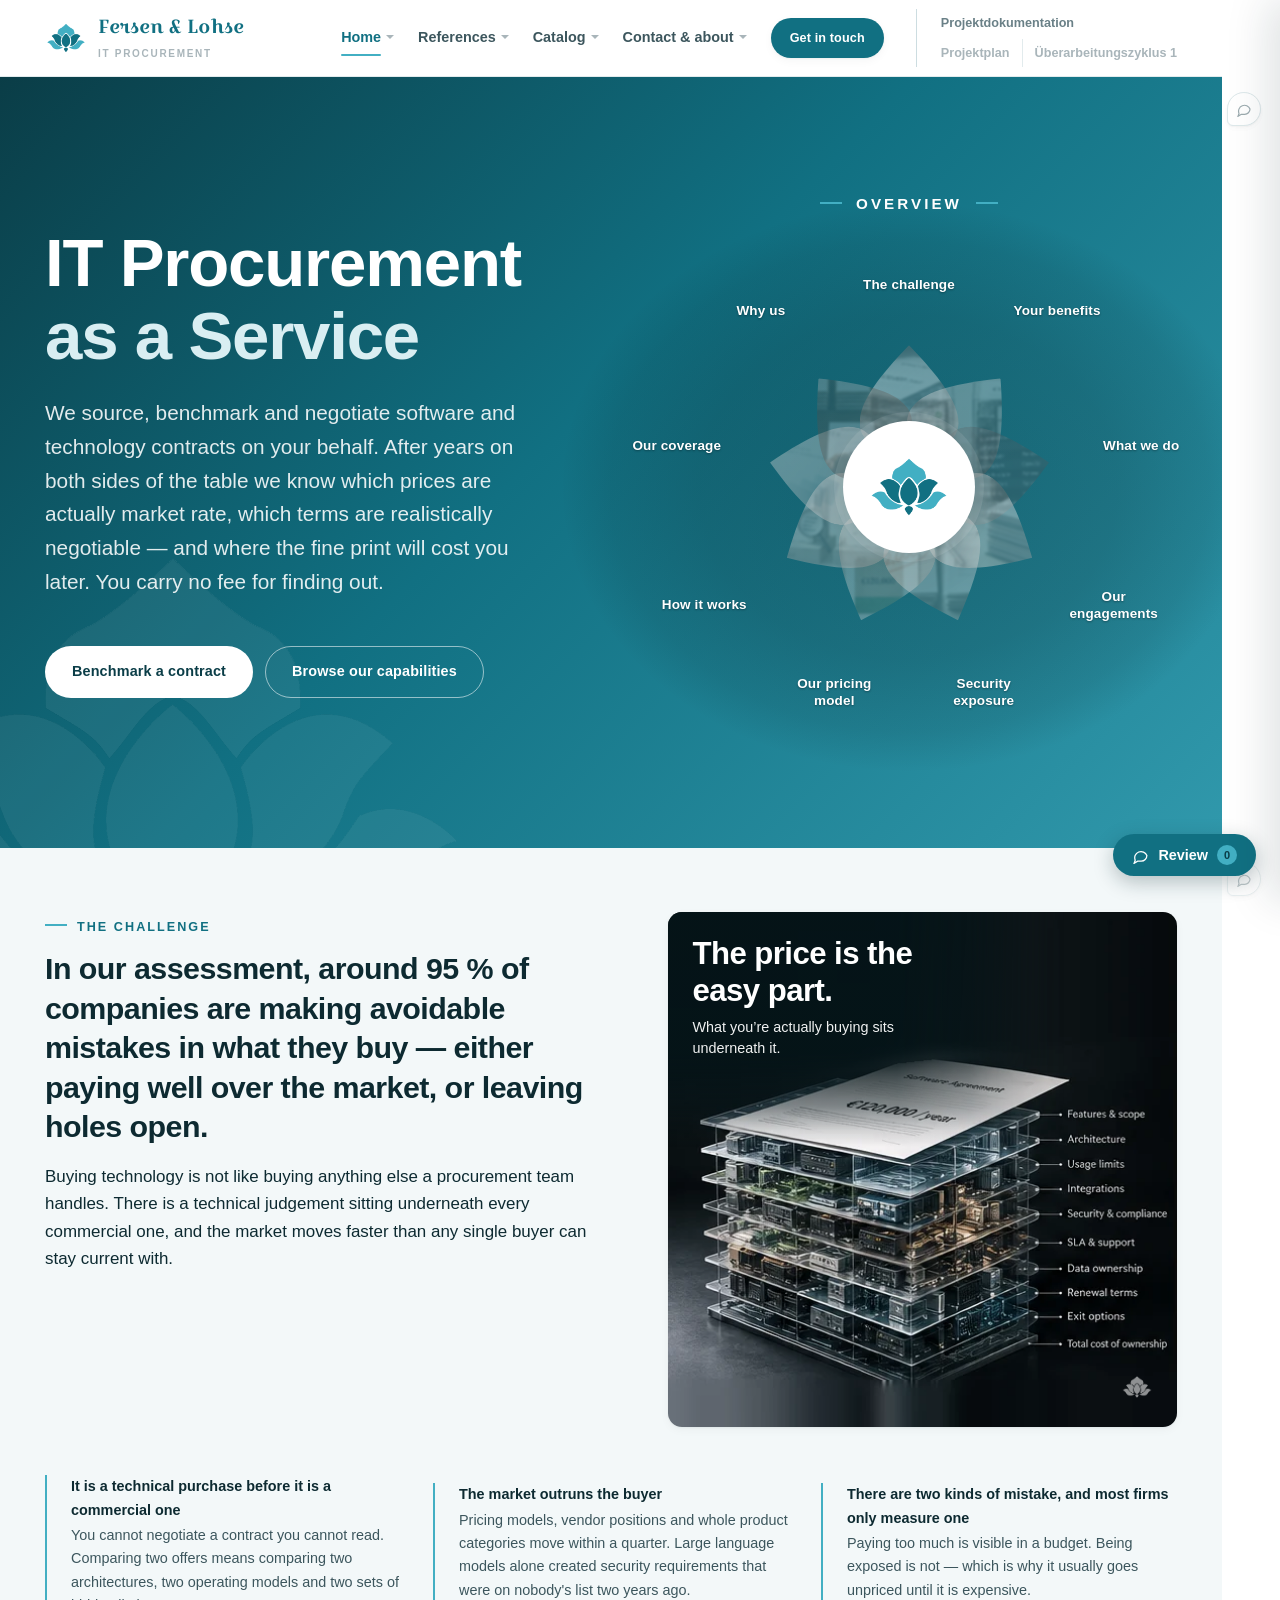
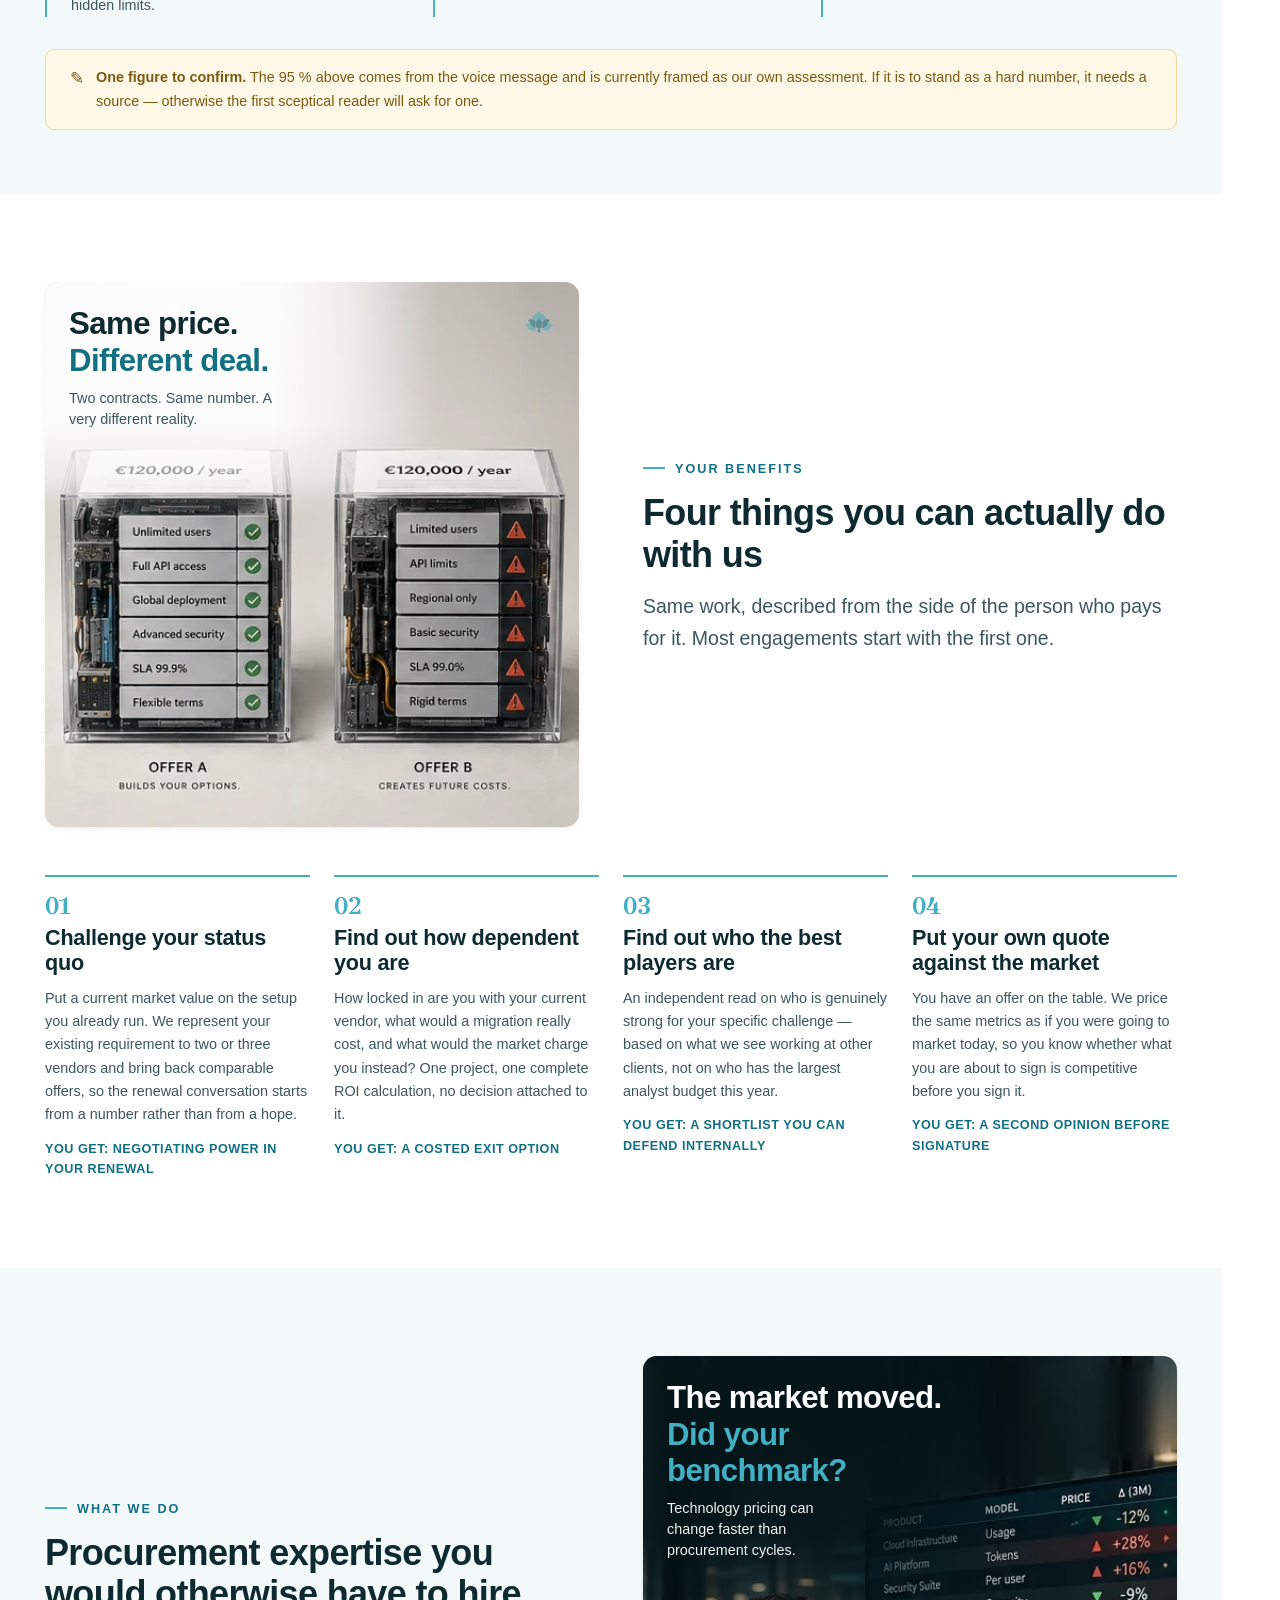
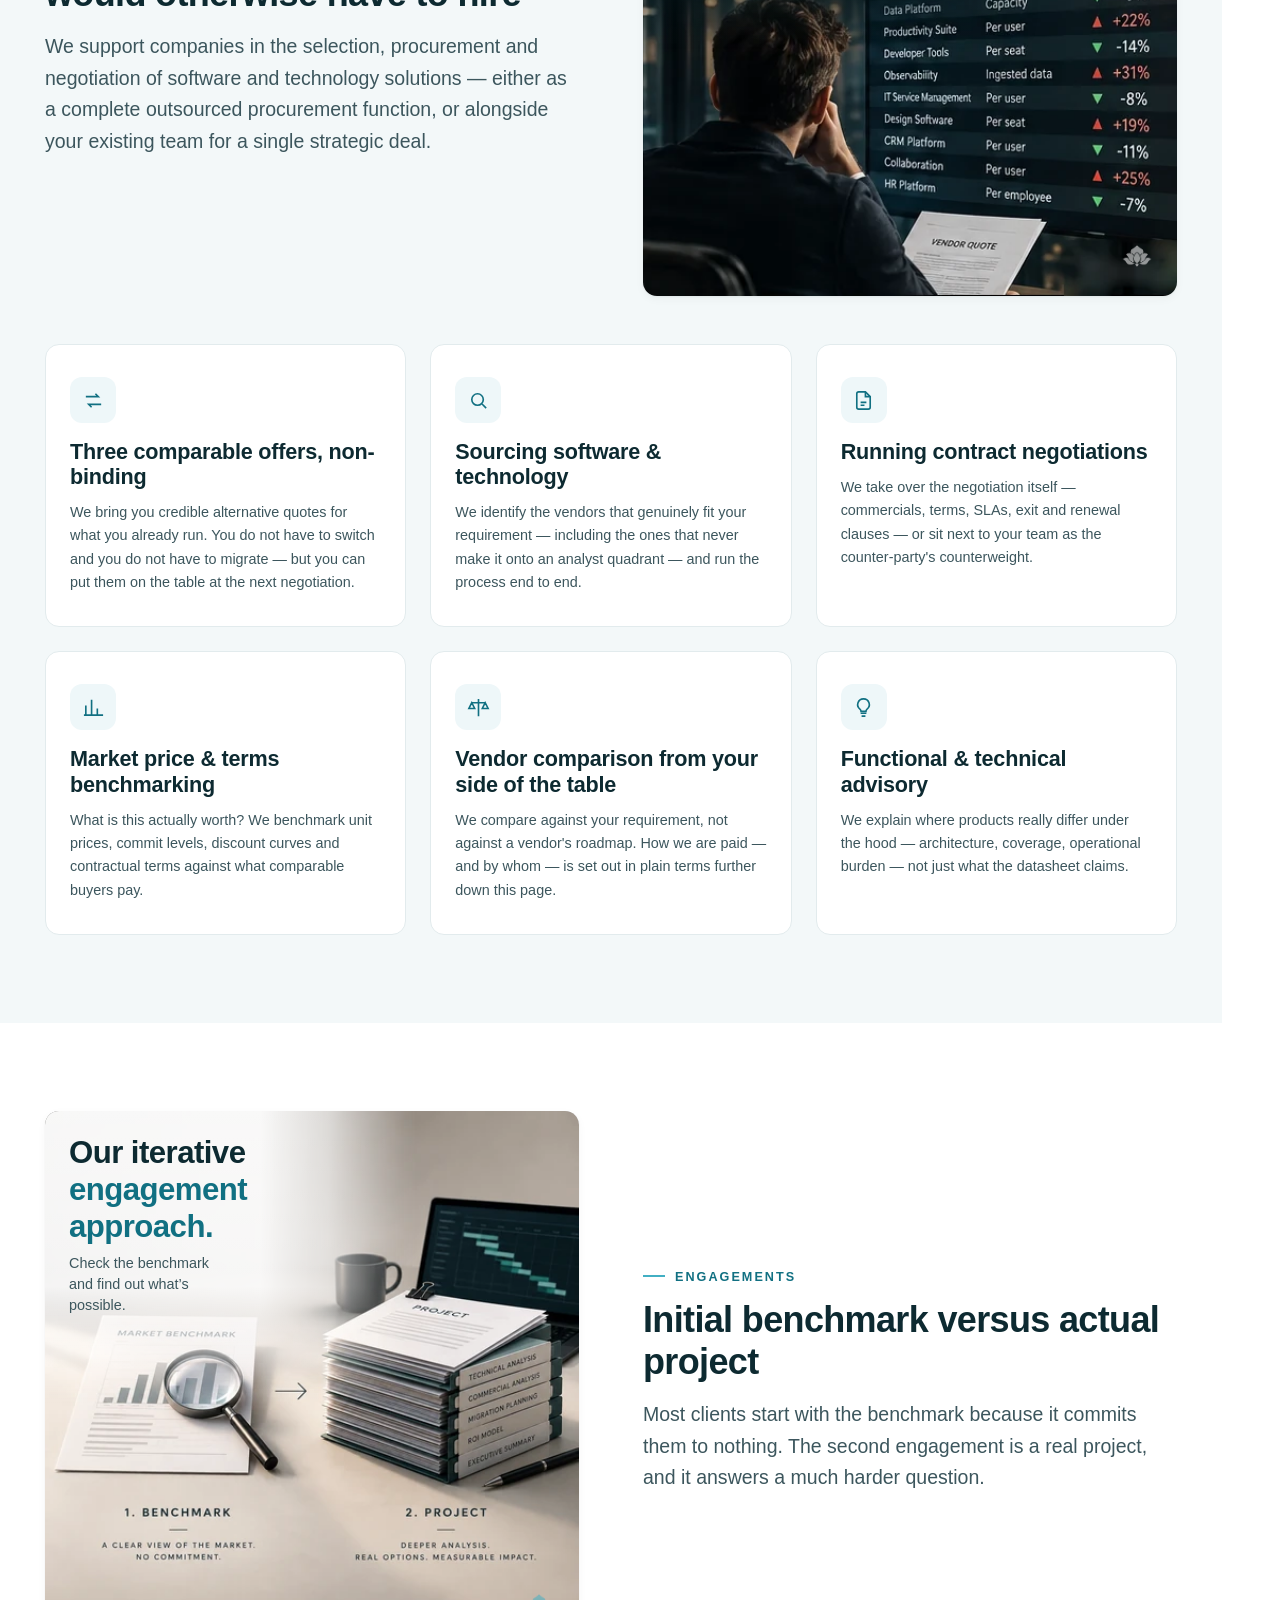
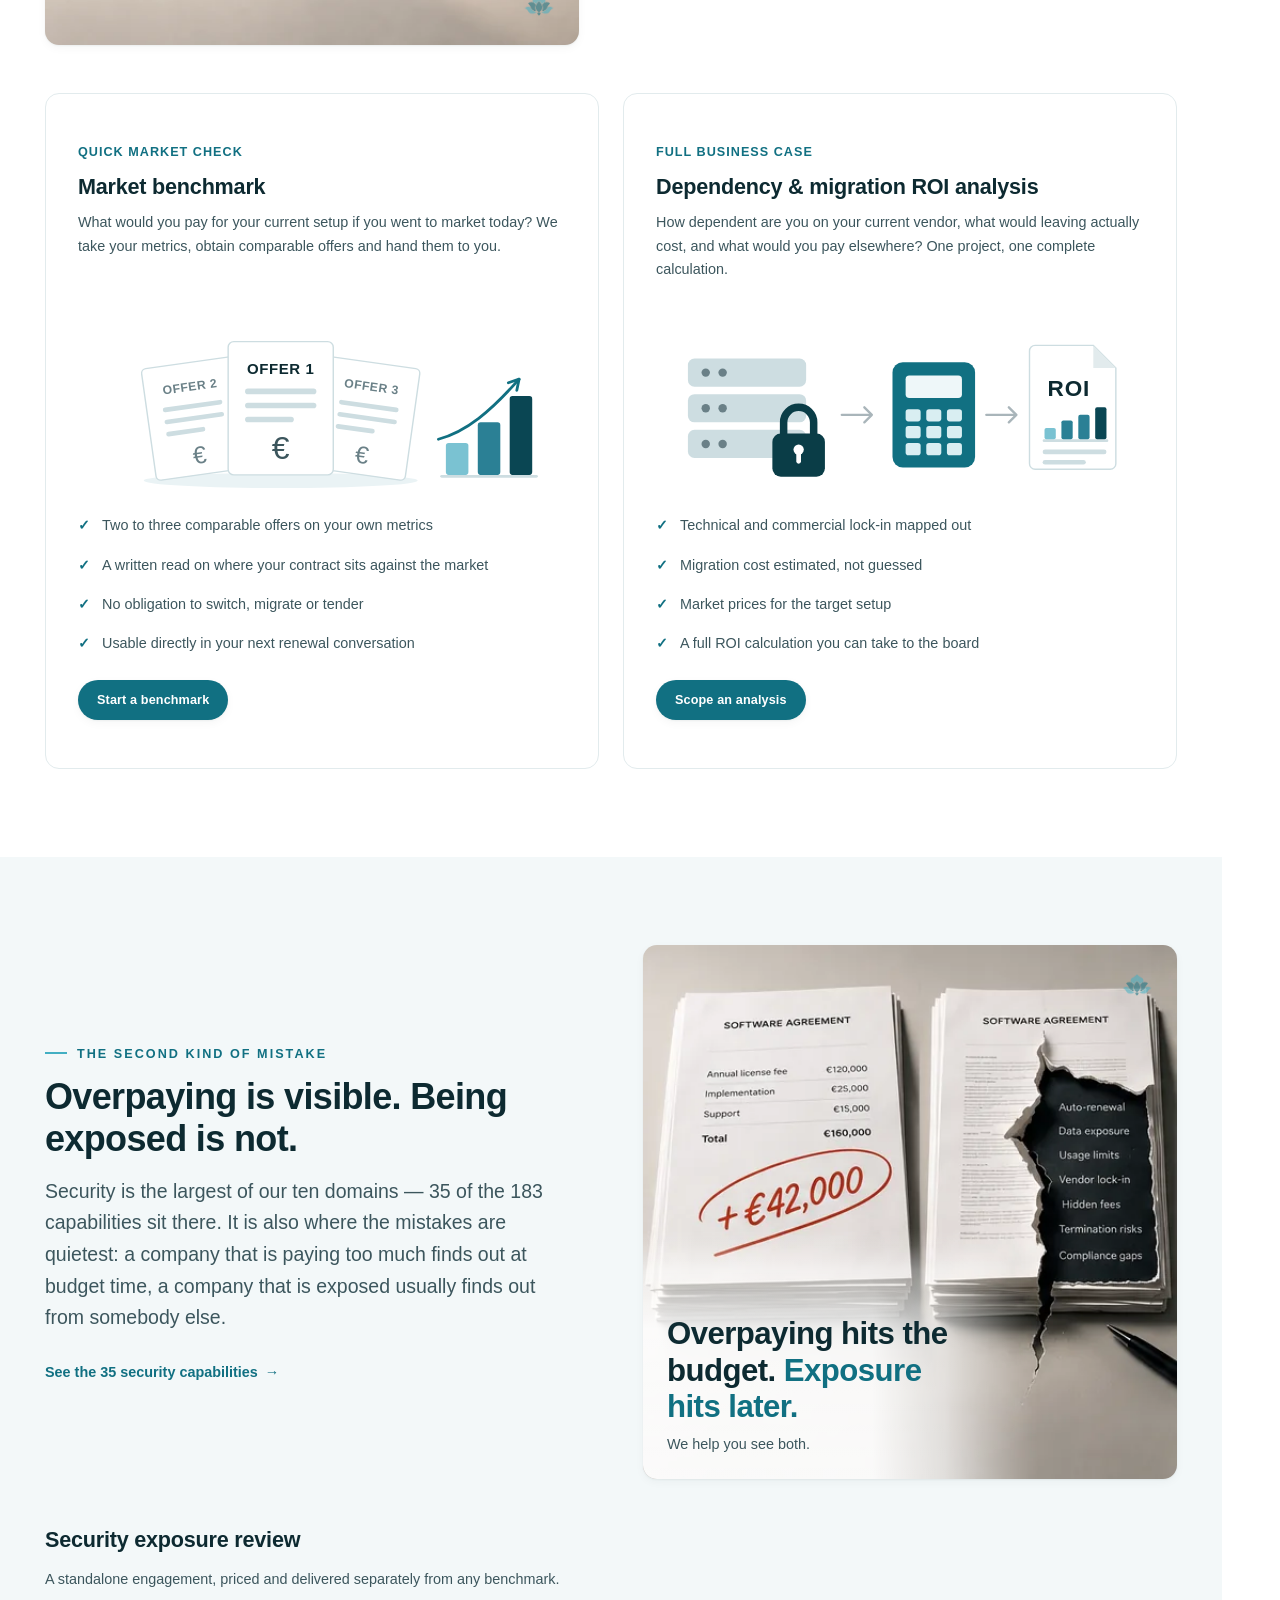
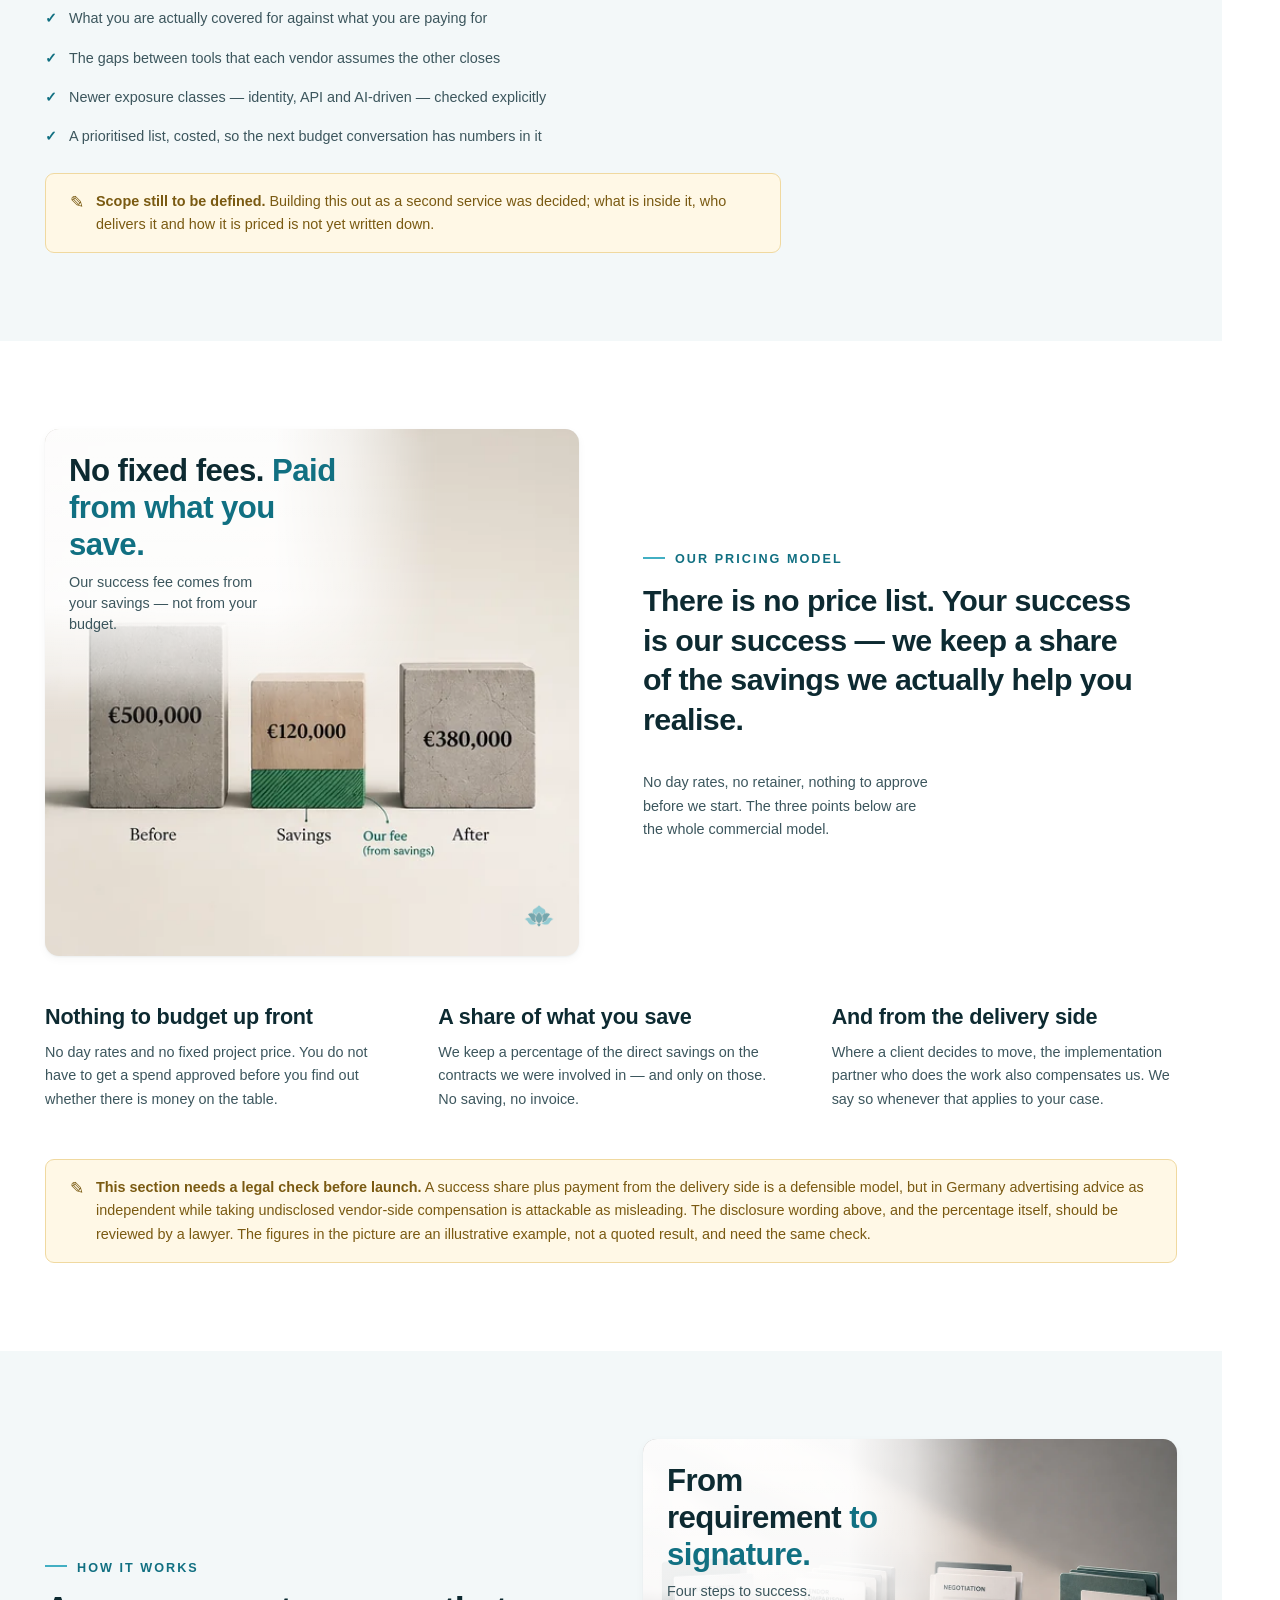
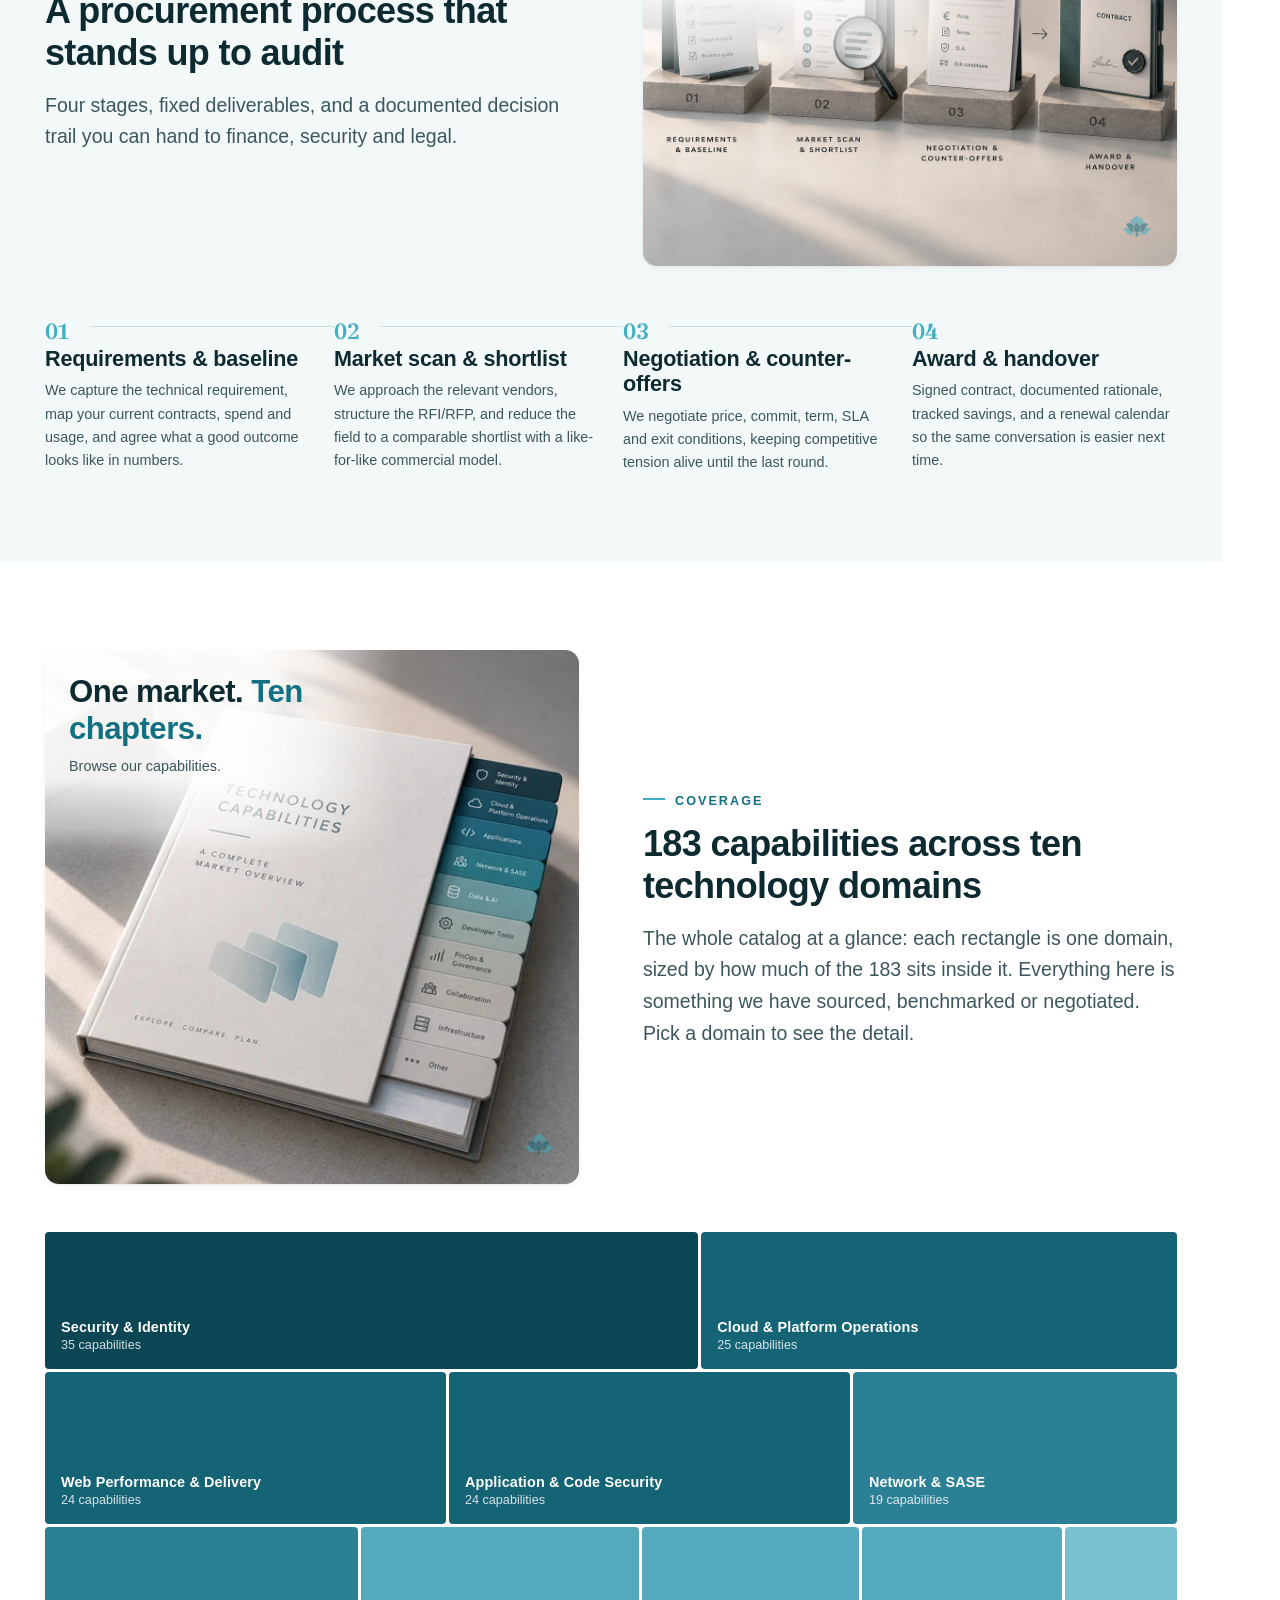
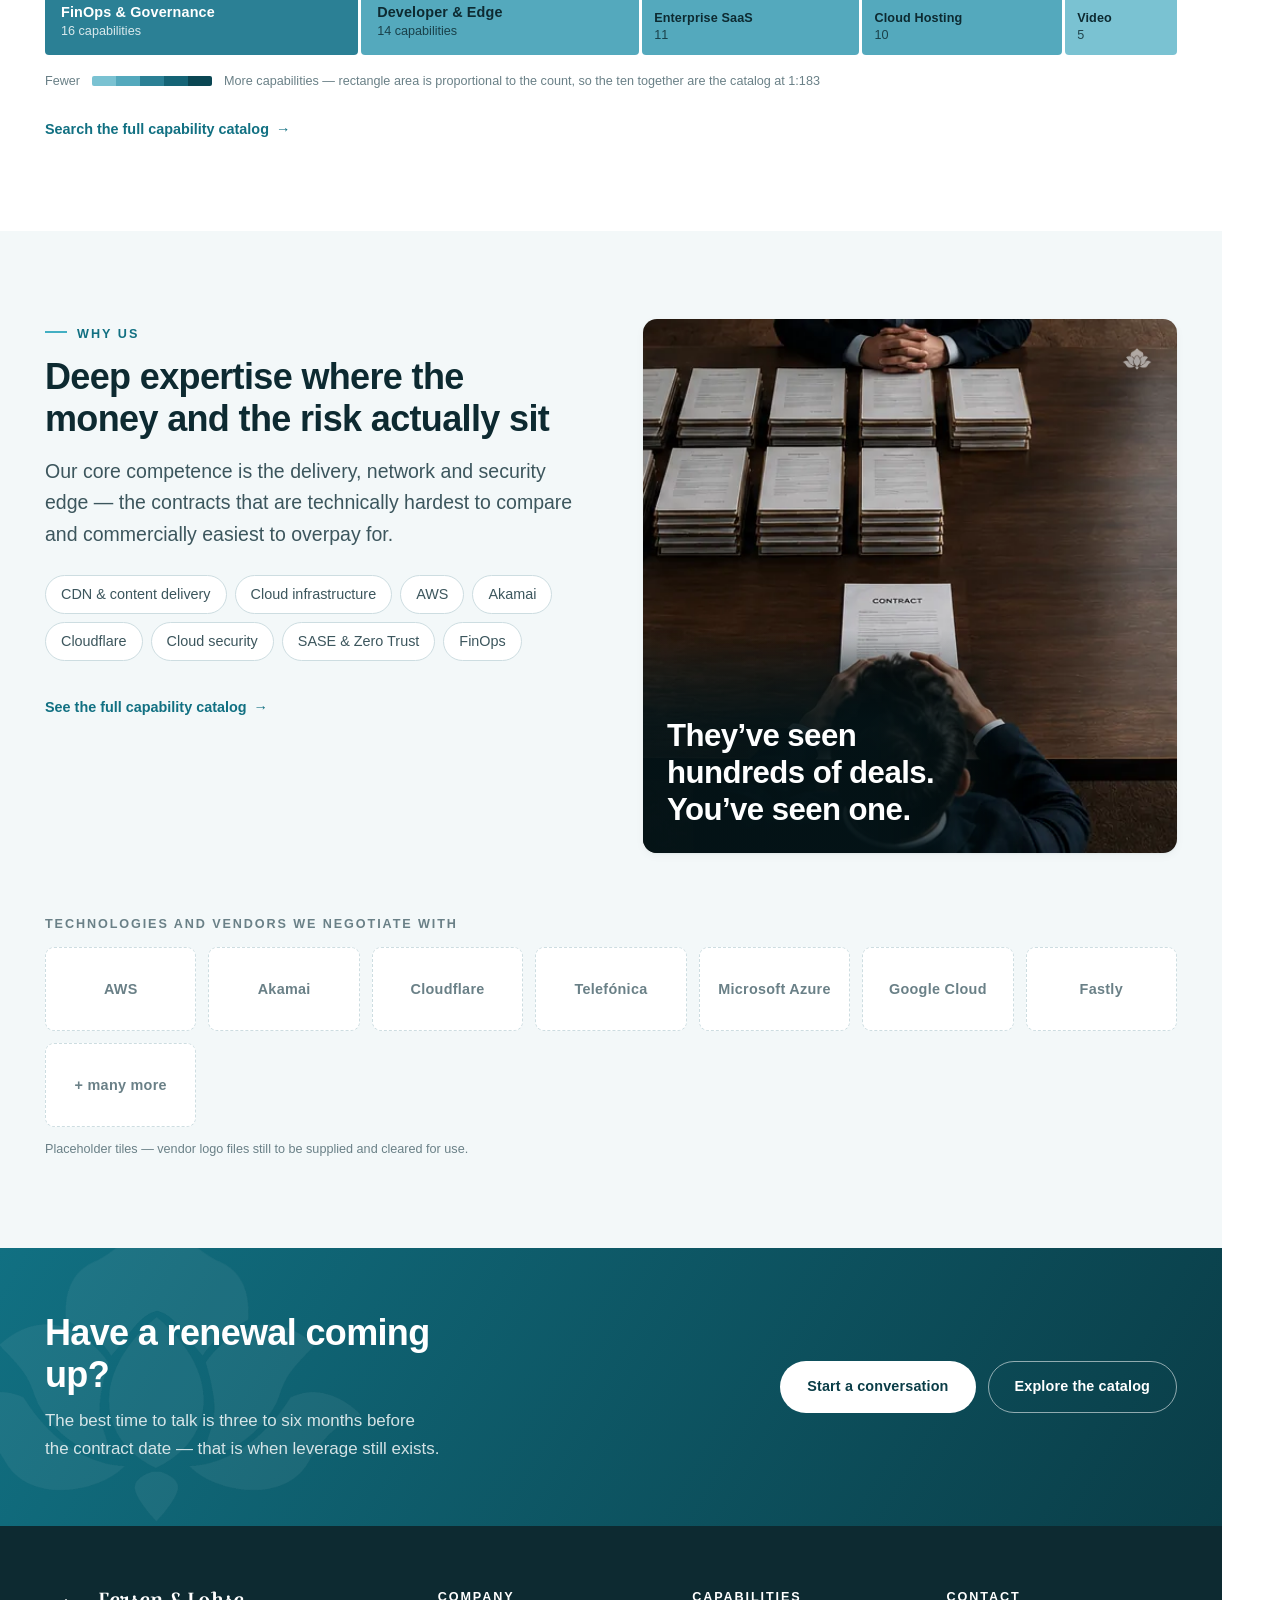
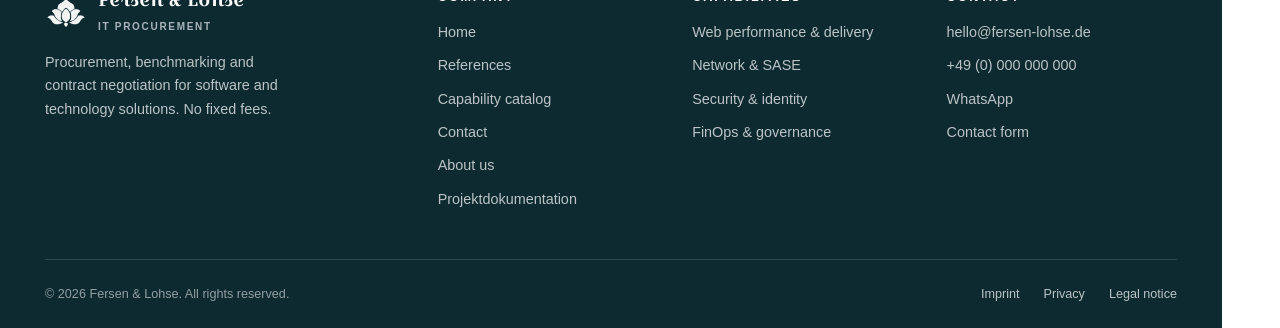
==== commit eb0df99a: "The Overview jump, one type system, and the two open items from it Overview - The nav's first Home e" ====
--- a/index.html
+++ b/index.html
@@ -7,7 +7,7 @@
 <meta name="description" content="We benchmark and negotiate software and technology contracts on your behalf. No fixed fees — we are paid from the savings we help you realise.">
 <meta name="robots" content="noindex, nofollow">
 <link rel="icon" href="assets/img/logo-mark.png">
-<link rel="stylesheet" href="assets/css/site.css?v=20260908d">
+<link rel="stylesheet" href="assets/css/site.css?v=20260908h">
 <link rel="stylesheet" href="assets/css/review.css?v=20260907">
 </head>
 <body data-page="Home">
@@ -35,7 +35,7 @@
                sub-menu that leaves it out is a map with the top of the page
                missing. Named for what it holds - the picture index - and not
                for the headline, which would read as a second "Home". -->
-          <a href="index.html#rev-home-hero">Overview</a>
+          <a href="index.html#home-overview">Overview</a>
           <a href="index.html#rev-home-problem">The challenge</a>
           <a href="index.html#rev-home-usecases">Your benefits</a>
           <a href="index.html#rev-home-services">What we do</a>
@@ -142,7 +142,7 @@
            Below 680px the ring is dropped altogether and the nine become a plain
            two-column list with round thumbnails - a circle of nine labels does
            not fit a phone, and a list does. -->
-      <nav class="hero__tour" aria-label="Overview of this page">
+      <nav class="hero__tour" id="home-overview" aria-label="Overview of this page">
         <p class="hero__tour-head">Overview</p>
 
         <svg class="lotus__def" width="0" height="0" aria-hidden="true" focusable="false">
@@ -243,10 +243,10 @@
       <div class="problem">
         <div>
           <span class="eyebrow">The challenge</span>
-          <p class="problem__claim">
+          <h2 class="problem__claim">
             In our assessment, around 95&nbsp;% of companies are making avoidable mistakes in
             what they buy — either paying well over the market, or leaving holes open.
-          </p>
+          </h2>
           <p>
             Buying technology is not like buying anything else a procurement team handles.
             There is a technical judgement sitting underneath every commercial one, and the
@@ -699,10 +699,10 @@
       <div class="visual visual--split visual--first visual--onLight" data-anchor="top-left">
         <div class="visual__body">
           <span class="eyebrow">Our pricing model</span>
-          <p class="model__lead">
+          <h2 class="model__lead">
             There is no price list. Your success is our success — we keep a share of the
             savings we actually help you realise.
-          </p>
+          </h2>
           <p class="model__sub">
             No day rates, no retainer, nothing to approve before we start. The three points
             below are the whole commercial model.
@@ -1082,7 +1082,7 @@
   </div>
 </footer>
 
-<script src="assets/js/site.js?v=20260908d"></script>
+<script src="assets/js/site.js?v=20260908h"></script>
 <script src="assets/js/handoff.js"></script>
 <script src="assets/js/dictation.js?v=20260907"></script>
 <script src="assets/js/review.js?v=20260907"></script>
--- a/assets/css/site.css
+++ b/assets/css/site.css
@@ -392,13 +392,26 @@
 .nav-toggle[aria-expanded="true"] span::before { transform: rotate(45deg); }
 .nav-toggle[aria-expanded="true"] span::after { transform: rotate(-45deg) translateY(-1px); }
 
-/* The per-entry disclosure is a phone control only. Above 900px the panel opens
-   on hover and on focus-within and there is nothing for a button to do, so it
-   is not merely hidden - script builds it either way, and a control that is
-   display:none is out of the tab order as well as off the screen. */
+/* The per-entry disclosure is a phone control only. From 960px up the panel
+   opens on hover and on focus-within and there is nothing for a button to do,
+   so it is not merely hidden - script builds it either way, and a control that
+   is display:none is out of the tab order as well as off the screen. */
 .nav__disclosure { display: none; }
 
-@media (max-width: 900px) {
+/* 959 and not 899. The burger sat at 900 and the desktop row does not fit until
+   941: measured a pixel at a time, the header overflowed its window by 40px at
+   901 and by 1px at 940, and 941 was the first width that was clean. So a strip
+   of forty widths - a small tablet held in landscape lands squarely in it - was
+   served a horizontal scrollbar and the Projektdokumentation block hanging off
+   the right edge. The row is brand 154 + nav 739 + gap; the numbers are what
+   they are and no rearranging inside the row was going to find 41px.
+
+   960 rather than 941 exactly, because the row is text: another platform's sans
+   sets those five entries a few pixels wider and a breakpoint standing on the
+   measured minimum has no room for that. The band it hands to the phone menu is
+   only affordable at all because that menu is now four folded lines rather than
+   the 1130px list it was in the morning. */
+@media (max-width: 959px) {
   .nav-toggle { display: inline-flex; }
   .nav {
     position: absolute; top: 100%; left: 0; right: 0;
@@ -616,11 +629,19 @@
 @media (min-width: 1280px) {
   .hero__inner { grid-template-columns: minmax(0, 1fr) minmax(0, 600px); }
 }
+/* Croissant One came off this on 8 September. It was the only running text on
+   the site set in it - everywhere else the face is either the wordmark or a
+   figure: the step numbers, the stat and result numbers, the goal numbers on
+   the Projektplan. One headline in a display serif and every other heading on
+   the site in the sans read as two type systems rather than one, and the one
+   that was outnumbered was the headline.
+
+   Nothing is set here that the h1 rule does not already say - weight 650,
+   -0.018em - because saying it again is how the two drift apart. Only what is
+   particular to this headline stays: it is on the dark band, and at 67px the
+   1.16 line-height every other heading uses opens too far. */
 .hero h1 {
-  font-family: var(--font-display);
   font-size: var(--fs-hero);
-  font-weight: 400;
-  letter-spacing: -0.01em;
   line-height: 1.08;
   color: #fff;
   margin-bottom: var(--s5);
@@ -1435,14 +1456,23 @@
 
 @media (min-width: 860px) { .problem { grid-template-columns: minmax(0, 1.1fr) minmax(0, 1fr); gap: var(--s8); } }
 
+/* The claim that opens The challenge, and the twin of .model__lead further down.
+   Both are a section whose head is a sentence rather than a title, and both
+   were a <p> under an eyebrow where the other eight sections put an h2 - which
+   left two of the ten sections of this page with no heading at all in the
+   outline, so a screen reader walking the page by heading went straight past
+   them. They are h2 elements now.
+
+   Which is also why almost nothing is set here any more. It was --deep, weight
+   650, -0.018em and --font-sans written out - the only heading-weight text on
+   the site in the teal, reading as a different typeface rather than as the same
+   one in another colour, and restating four things the h2 rule already says.
+   What is left is the two ways these heads genuinely differ from a title: a
+   size of their own, because a sentence at full h2 is too loud, and 1.3 rather
+   than 1.16, because a sentence runs to four lines and a title does not. */
 .problem__claim {
-  font-family: var(--font-sans);
-  font-weight: 650;
-  letter-spacing: -.018em;
-  font-size: clamp(1.35rem, 1.05rem + 1.25vw, 2rem);
+  font-size: clamp(1.3rem, 1.05rem + 1.1vw, 1.9rem);
   line-height: 1.3;
-  color: var(--deep);
-  margin: 0 0 var(--s4);
 }
 
 .problem__points { list-style: none; padding: 0; margin: 0; display: grid; gap: var(--s4); }
@@ -1937,13 +1967,9 @@
 }
 
 .model__lead {
-  font-family: var(--font-sans);
-  font-weight: 650;
-  letter-spacing: -.018em;
   font-size: clamp(1.3rem, 1.05rem + 1.1vw, 1.9rem);
   line-height: 1.3;
-  color: var(--ink);
-  margin: 0 0 var(--s6);
+  margin-bottom: var(--s6);
   max-width: 30ch;
 }
 
@@ -2018,6 +2044,31 @@
    The ids match what review.js derives from data-review-id, so the jump also
    works with the review layer stripped out. */
 [id^="rev-"] { scroll-margin-top: calc(76px + var(--s4)); }
+
+/* --------------------------------------------- the Overview entry -- */
+/* The nav's first Home entry used to point at #rev-home-hero, the whole band.
+   On a phone the band is the pitch and then the flower under it, and the
+   flower starts 614px into it - so tapping "Overview" landed on the headline
+   and the thing it named was off the bottom of the screen. It points at the
+   picture index itself now, which is what the entry says it does.
+
+   The same 76px header plus 16px that every other jump on the site clears. */
+#home-overview { scroll-margin-top: calc(76px + var(--s4)); }
+
+/* Above 1080 the flower is not under the pitch, it is beside it: the top of the
+   hero already IS the overview, and landing on the flower alone would push the
+   headline up under the sticky header to show something that was on the screen
+   anyway. A margin taller than the element's own distance from the top of the
+   document clamps the scroll to zero, which is where this should land - and
+   100vh says that in one term rather than as a number measured off this
+   layout, which would go stale the moment the hero's padding changes.
+
+   1080 and not 900, because this follows the hero's own column break rather
+   than the burger menu's: between 900 and 1080 the flower is under the pitch
+   with the full width to itself, and there the jump is as useful as on a phone. */
+@media (min-width: 1080px) {
+  #home-overview { scroll-margin-top: 100vh; }
+}
 
 /* ------------------------------------------------ visual — image template --
 
